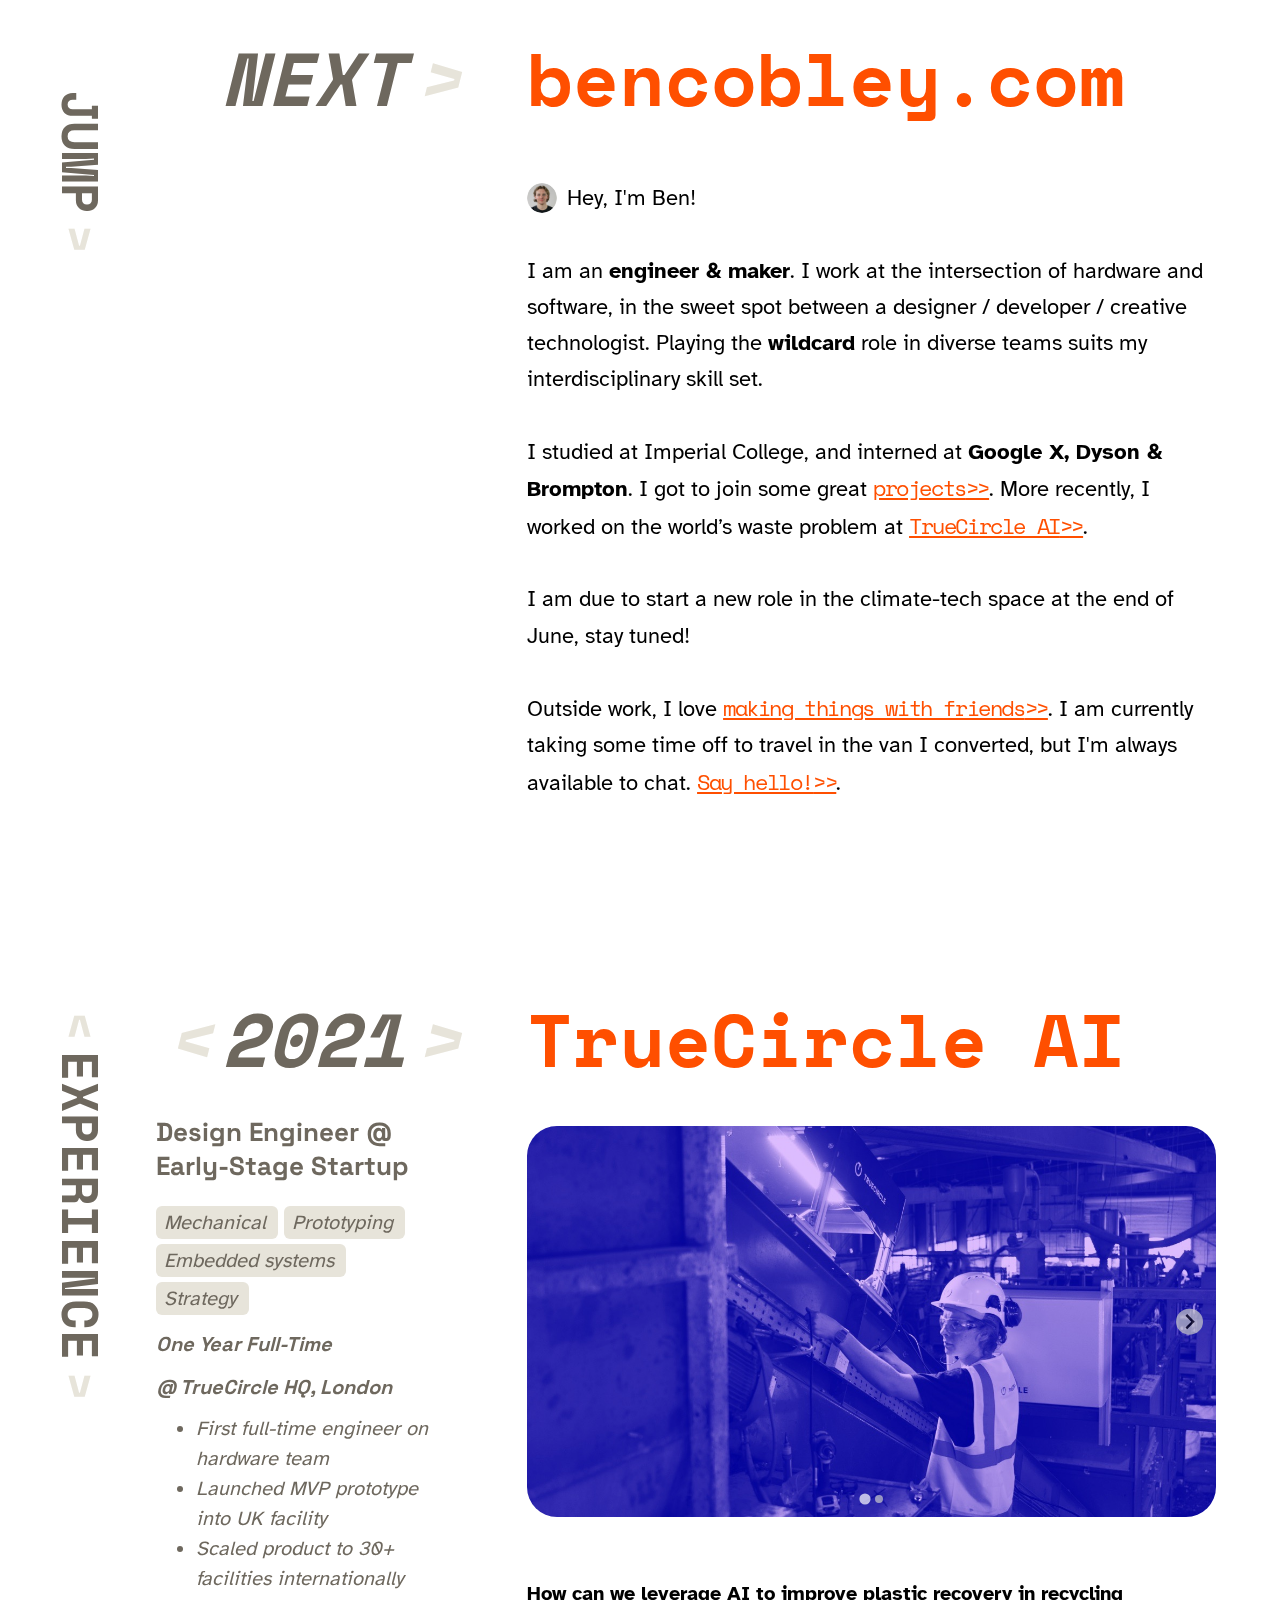
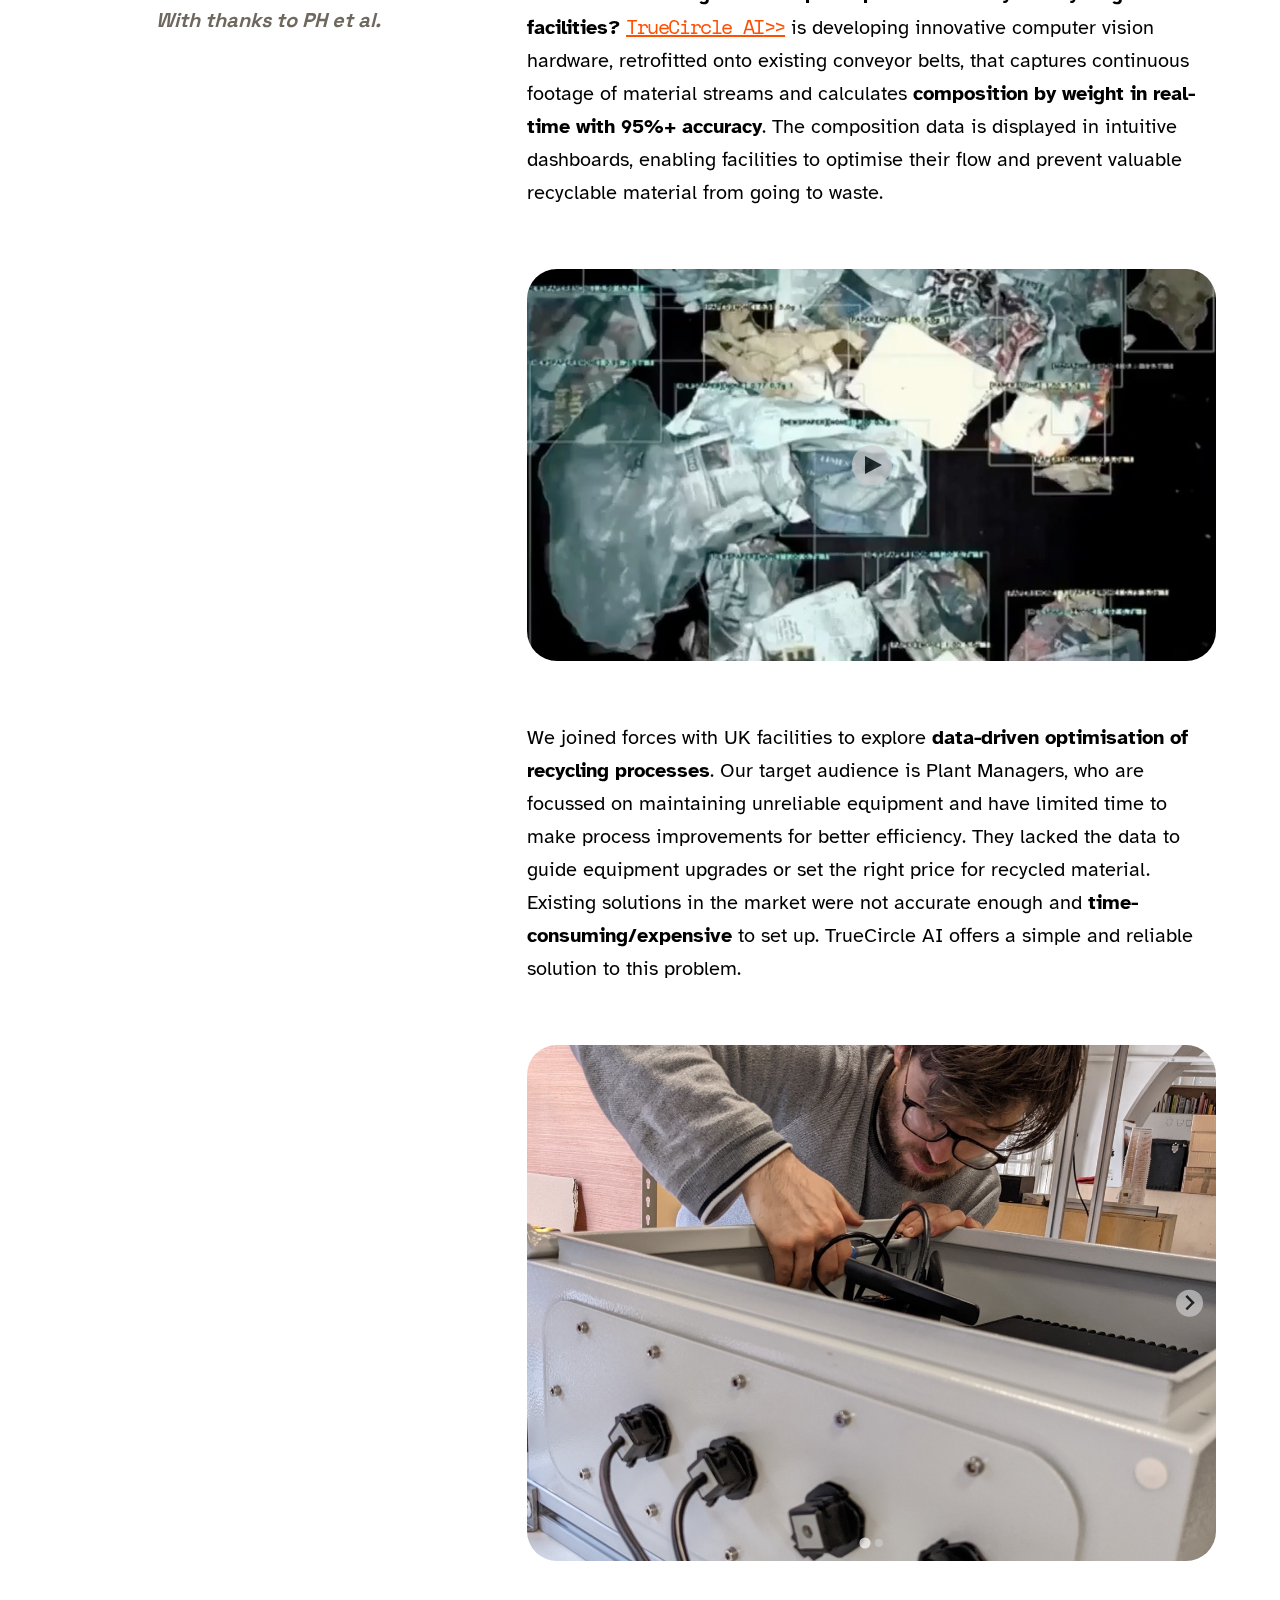
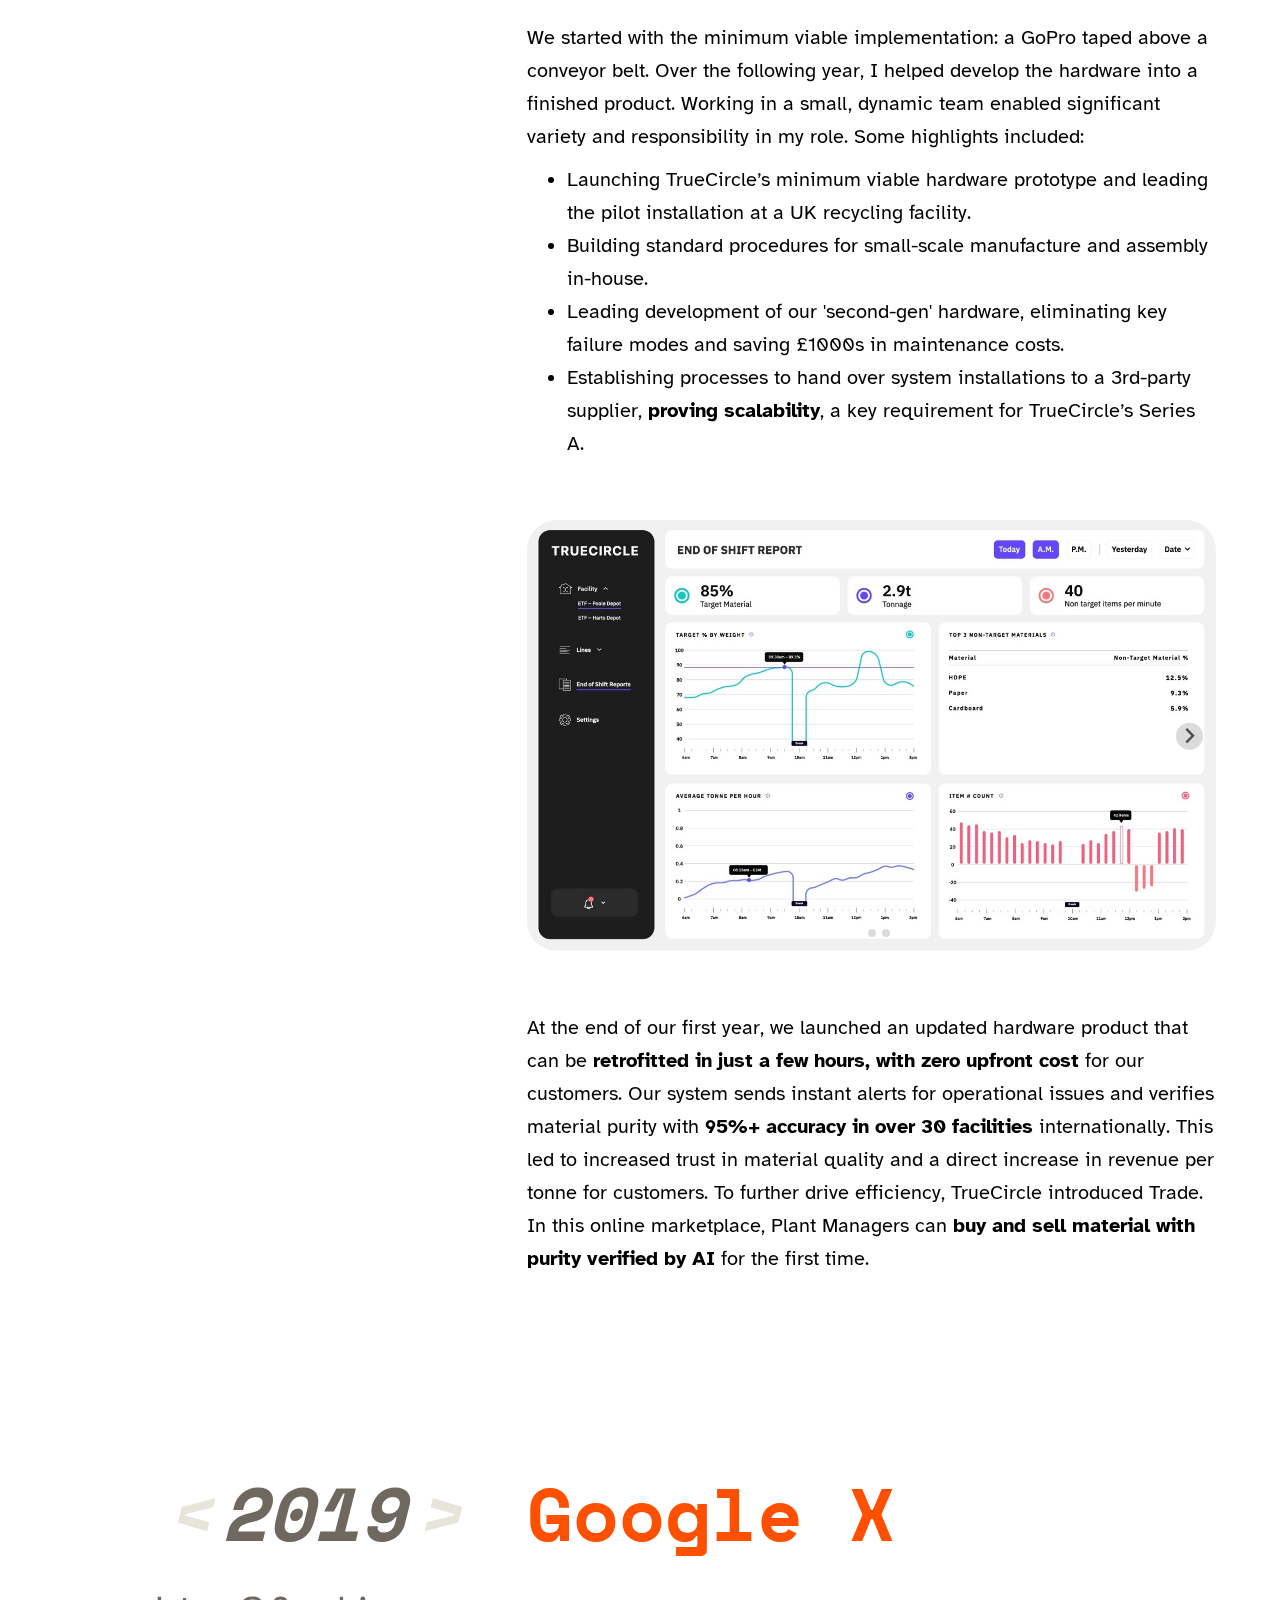
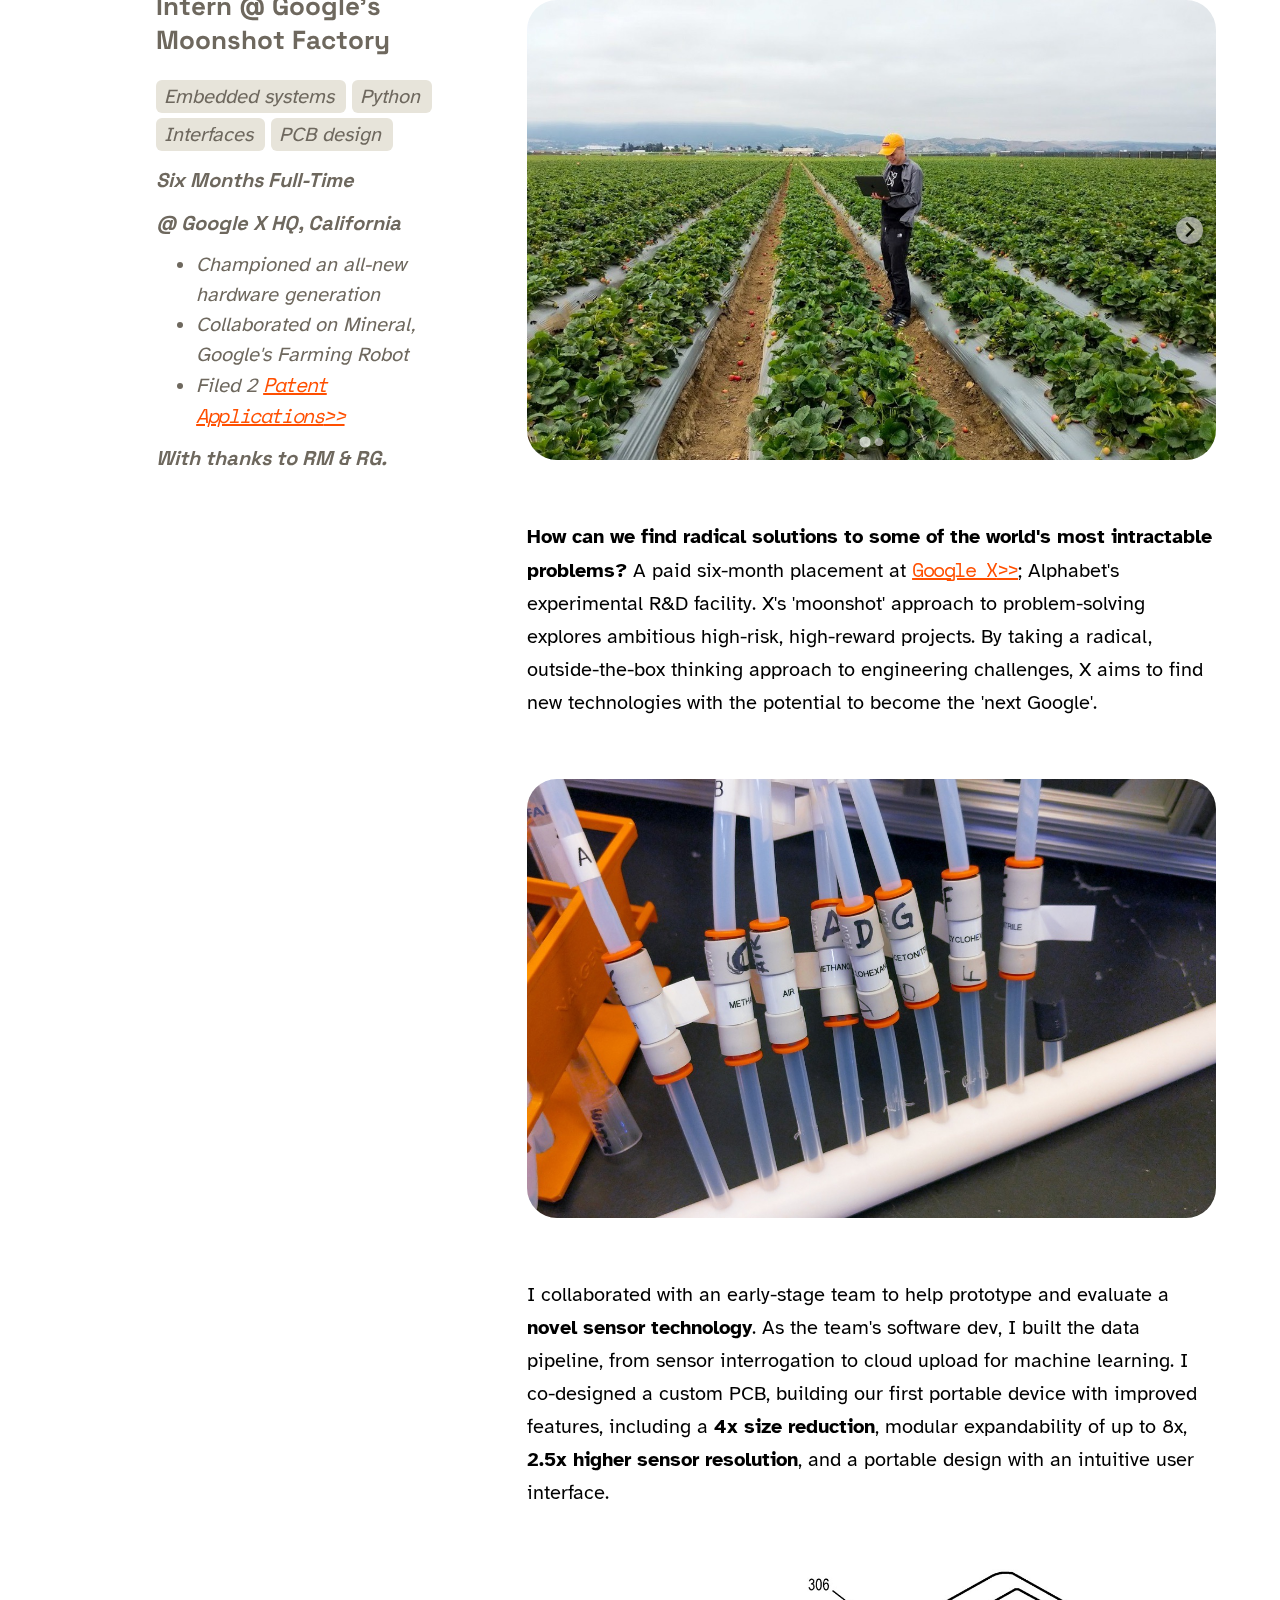
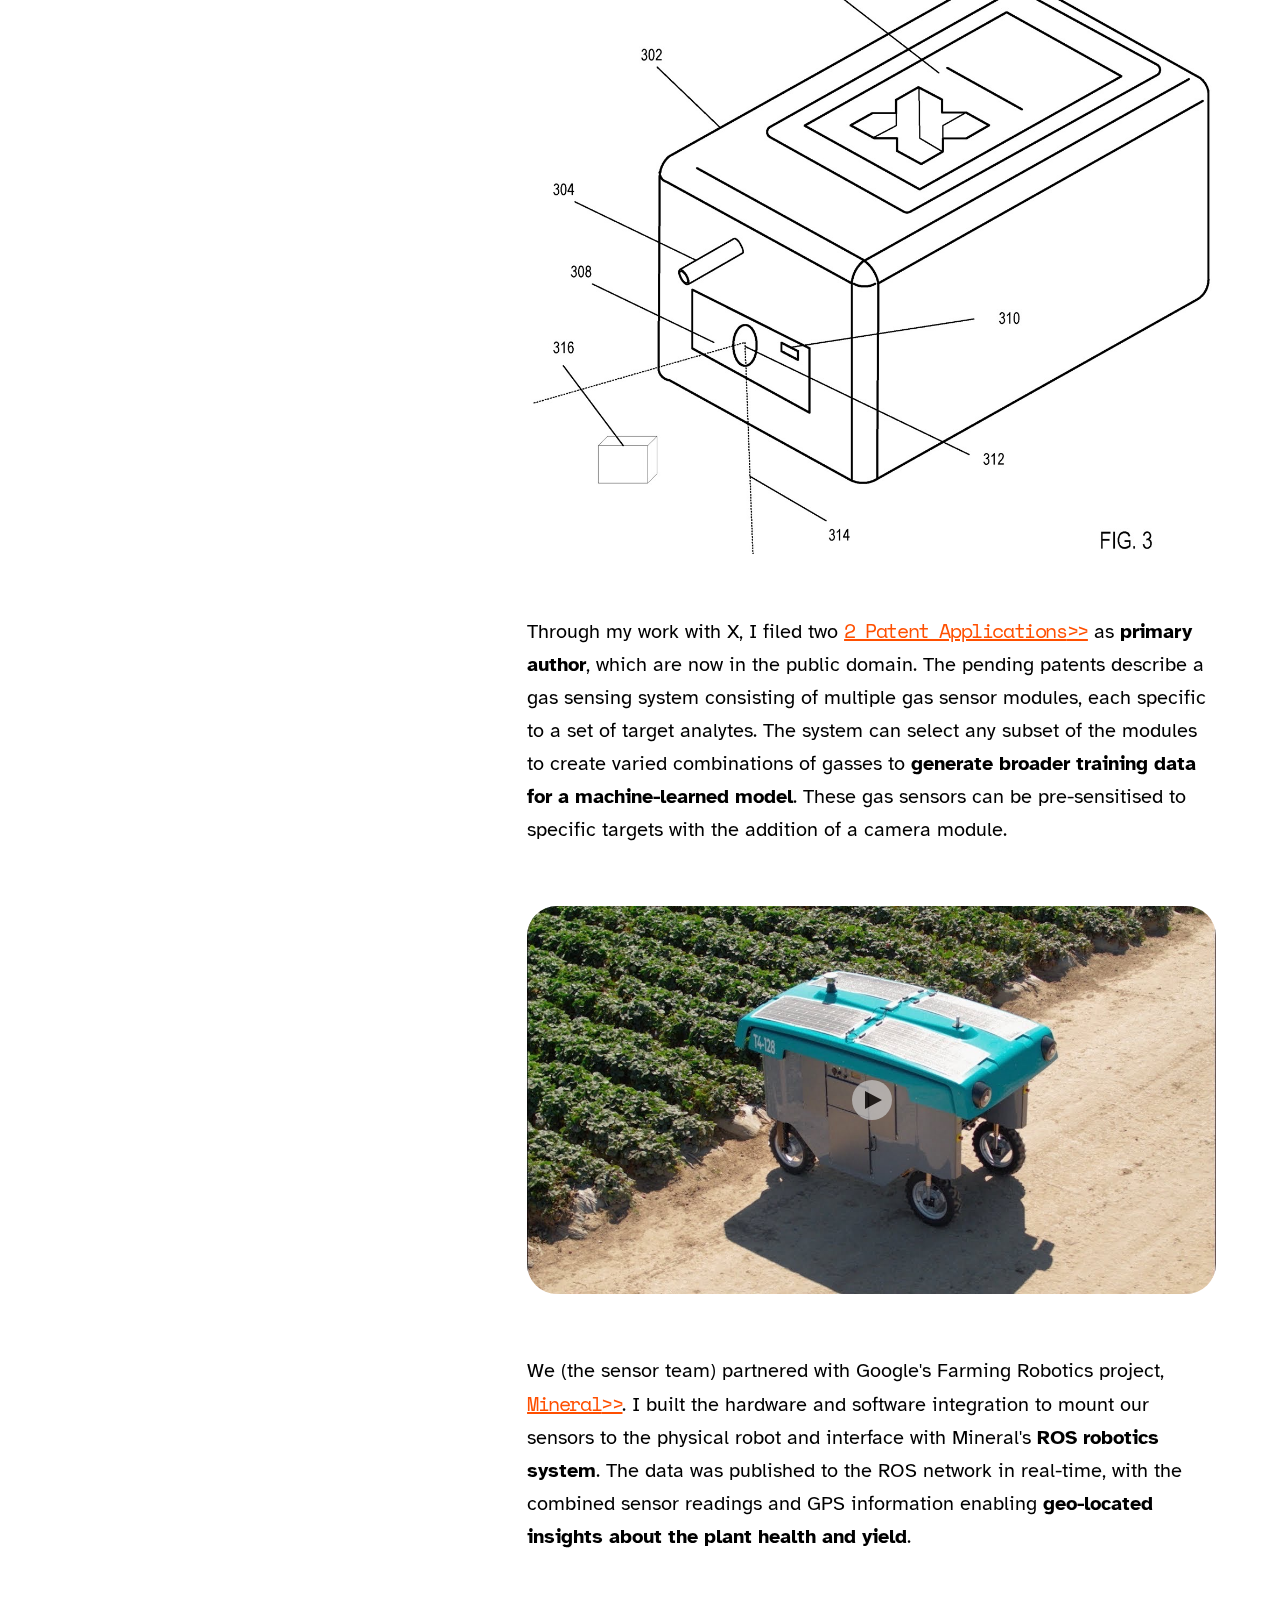
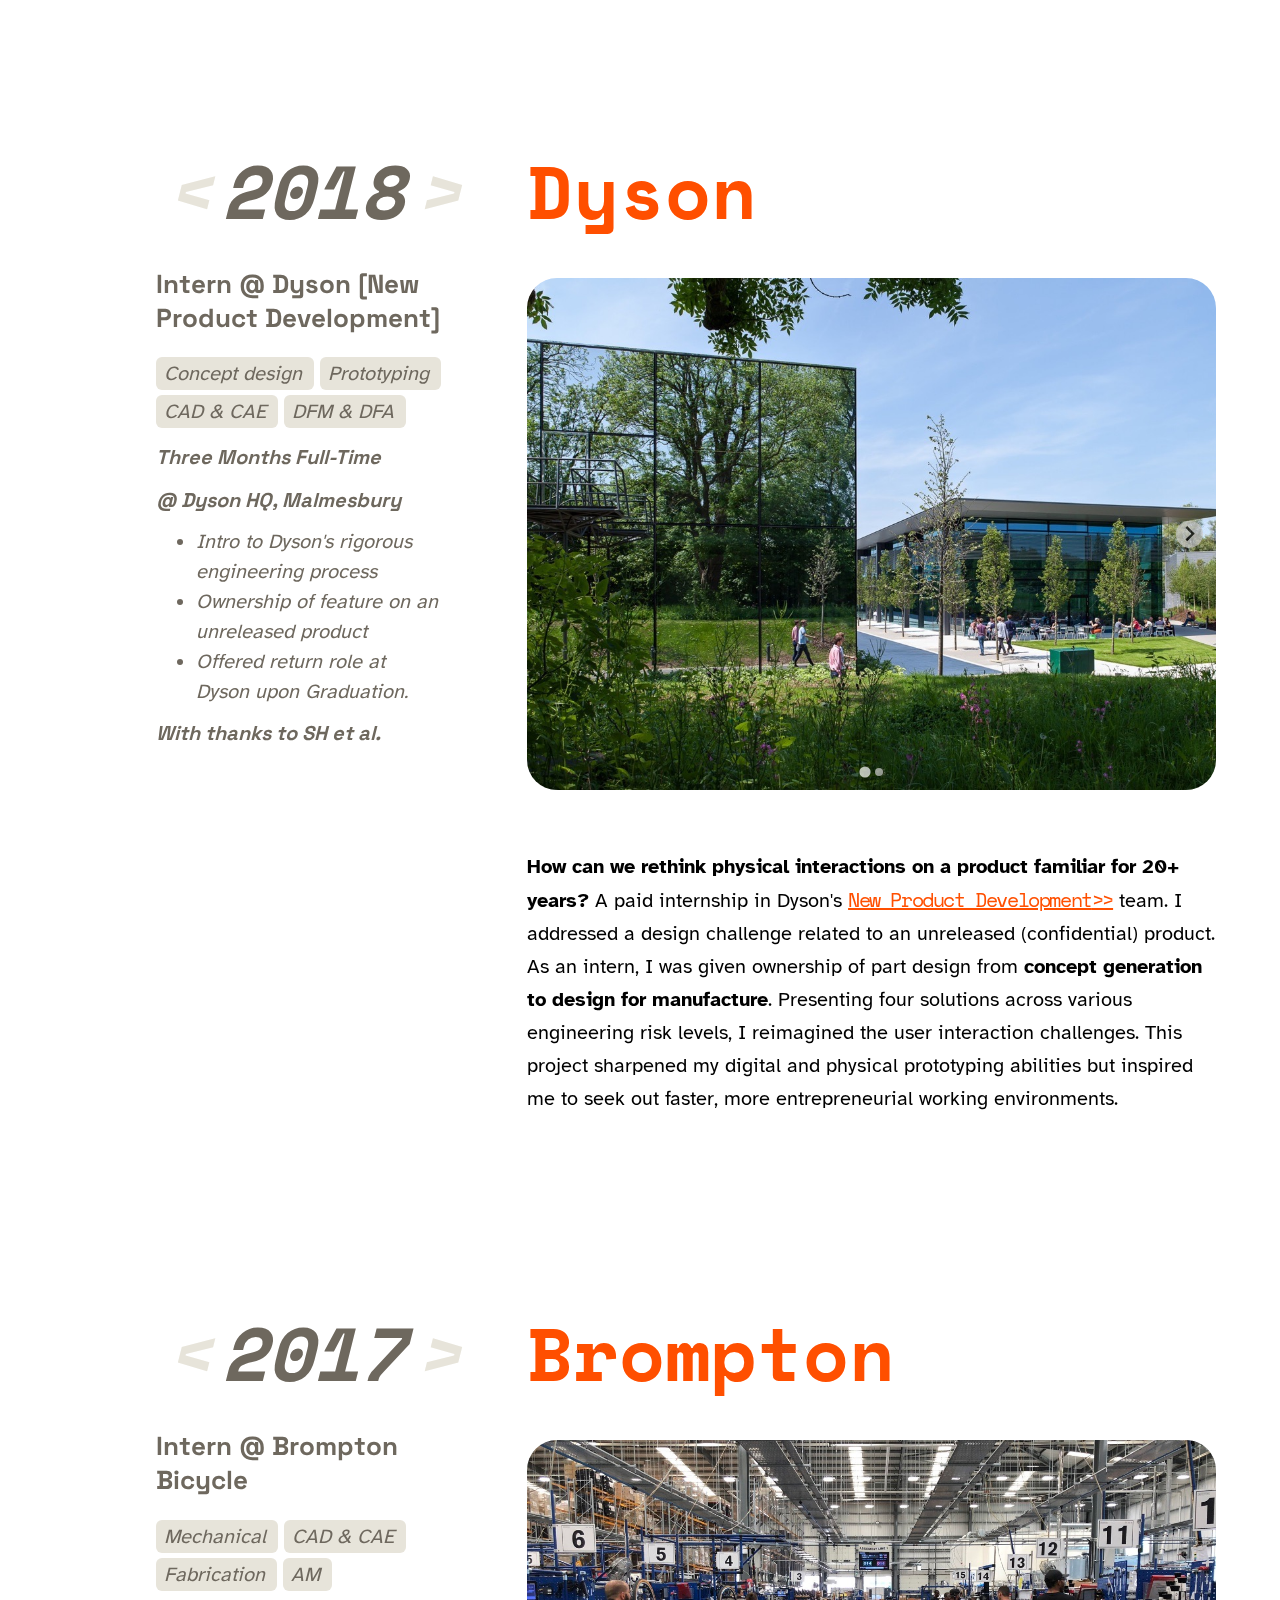
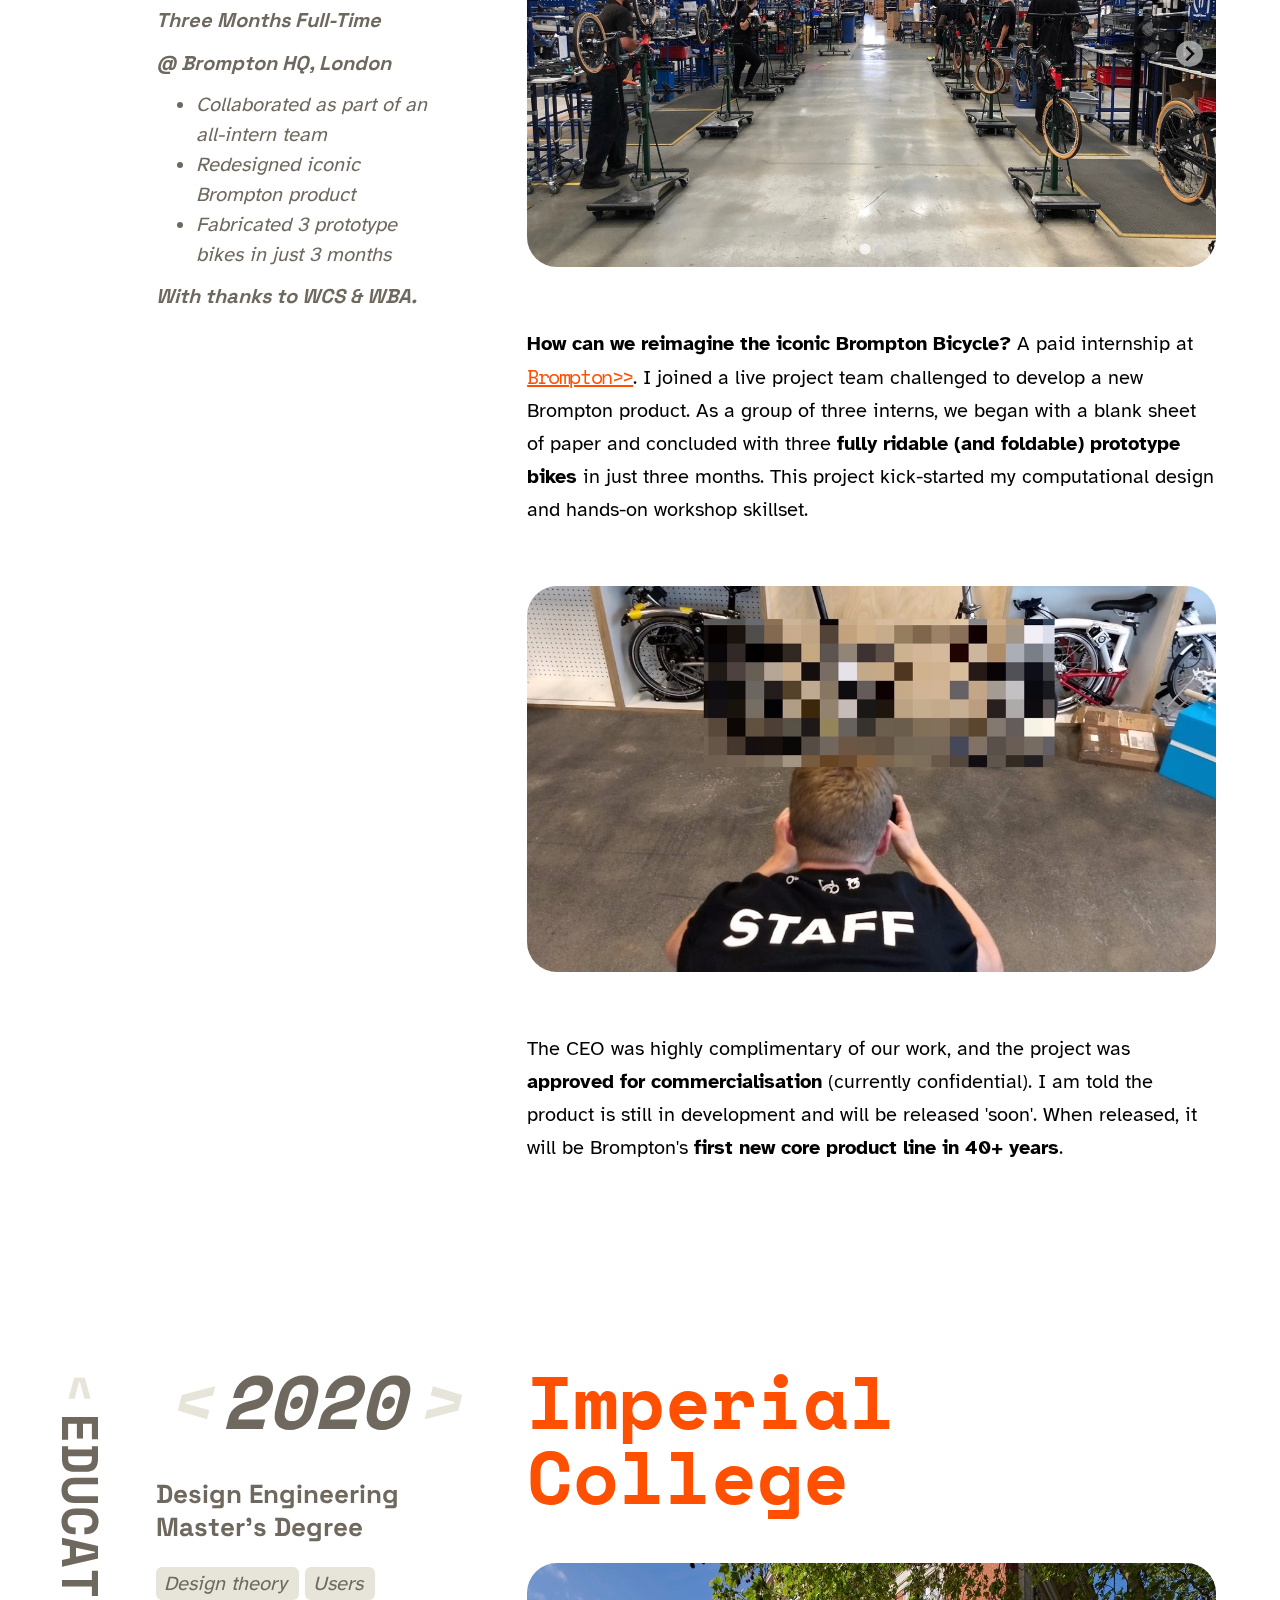
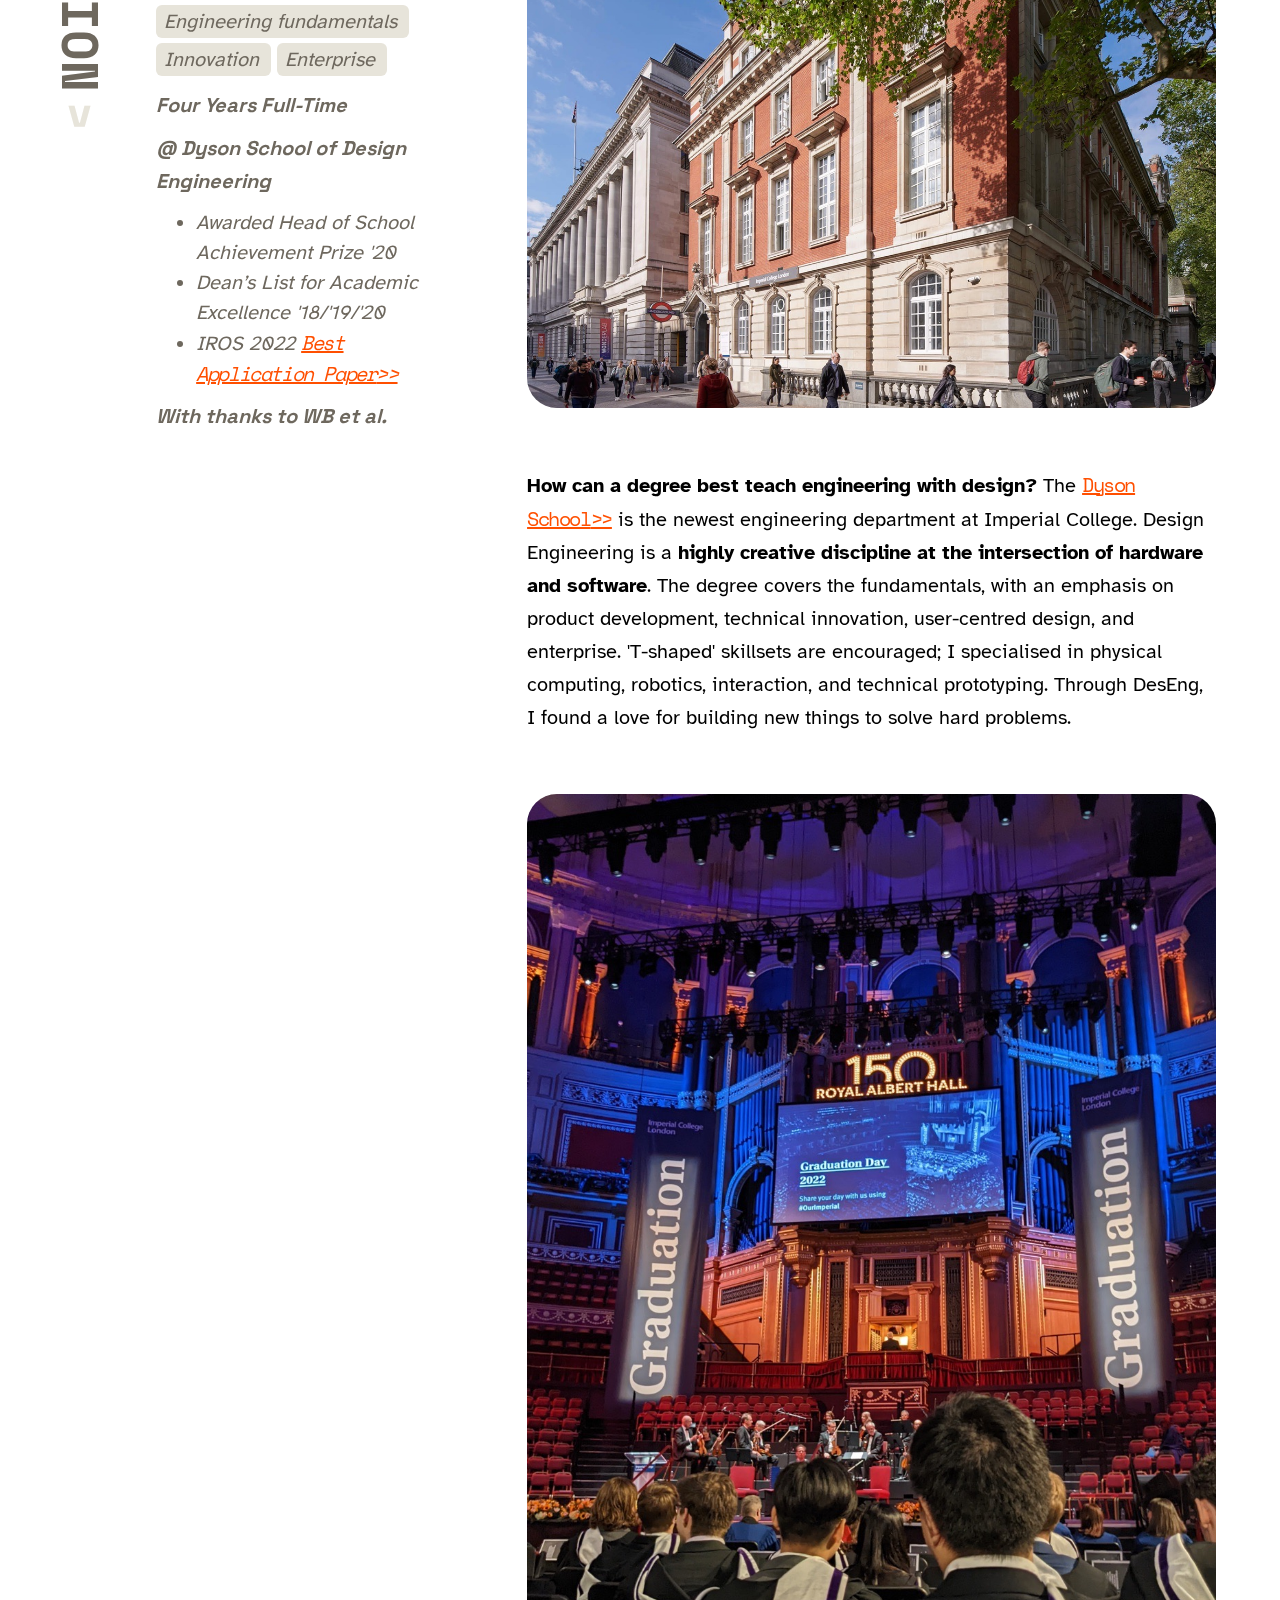
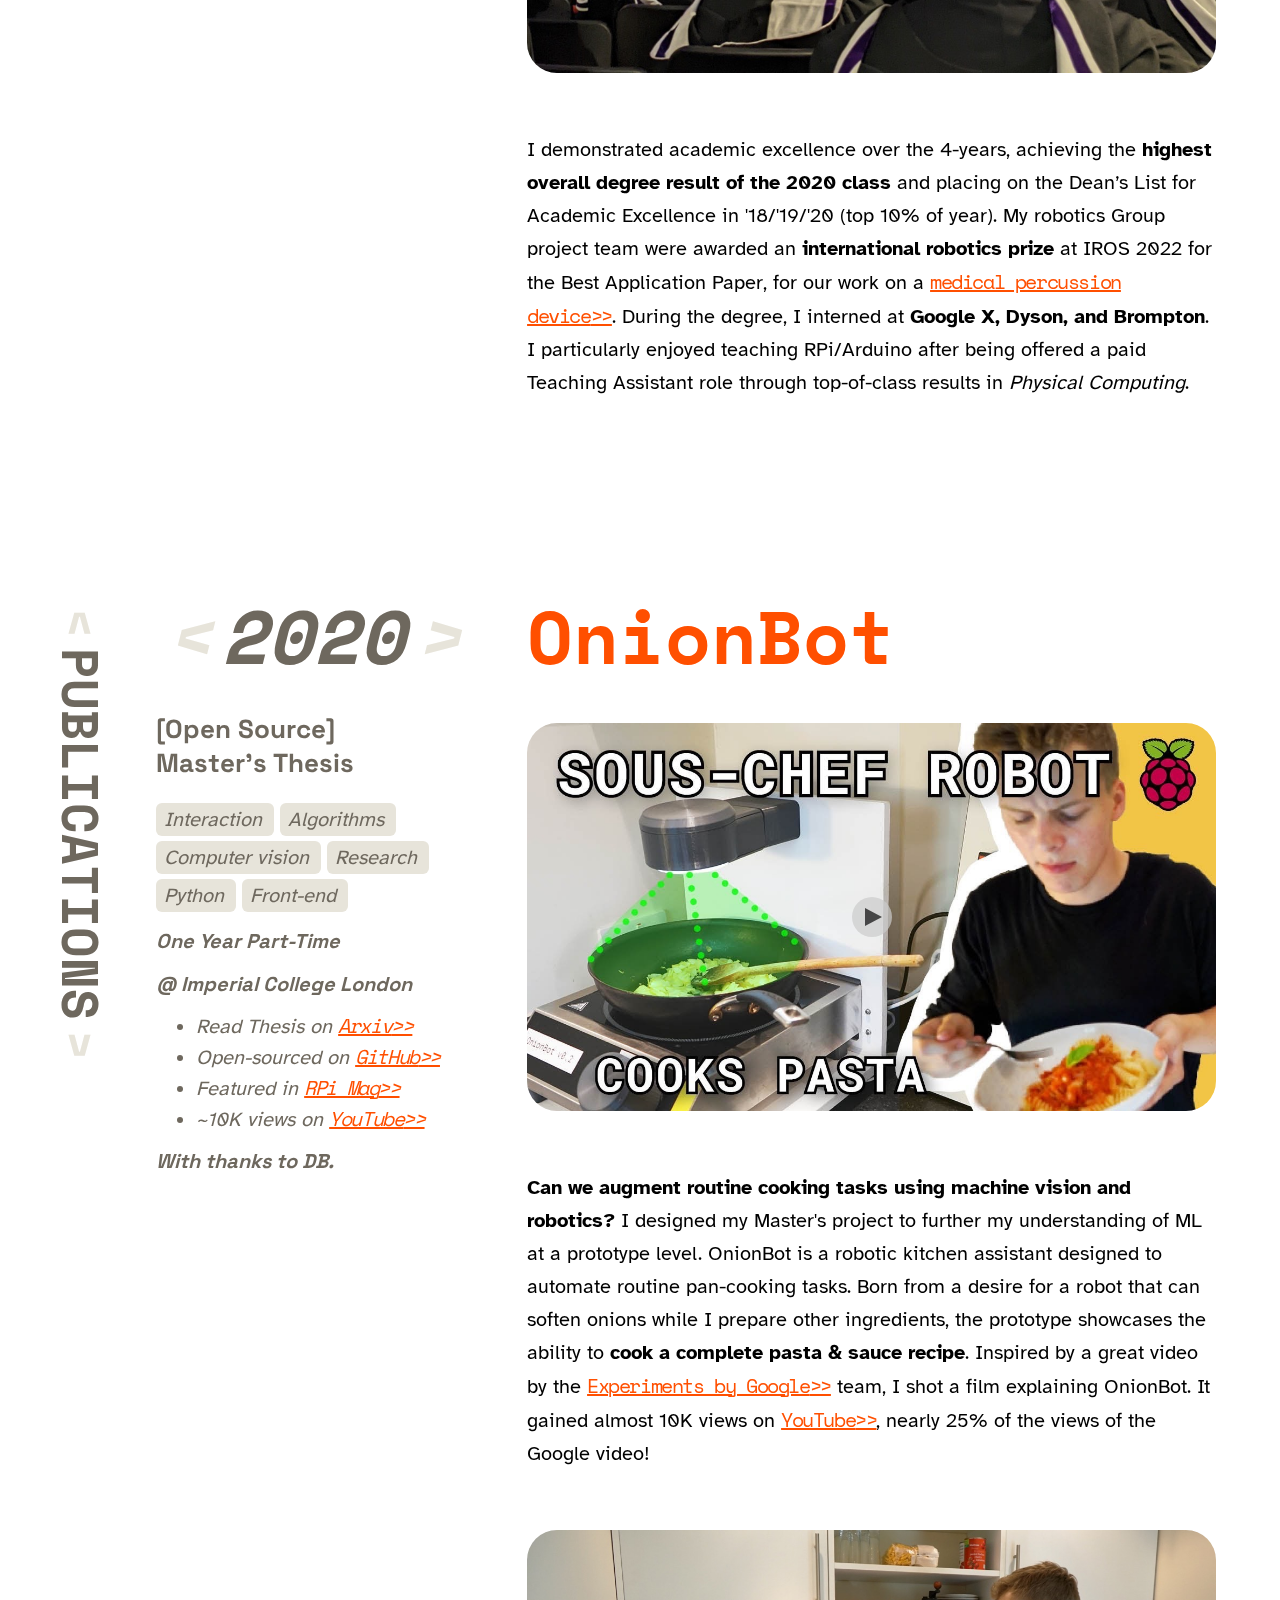
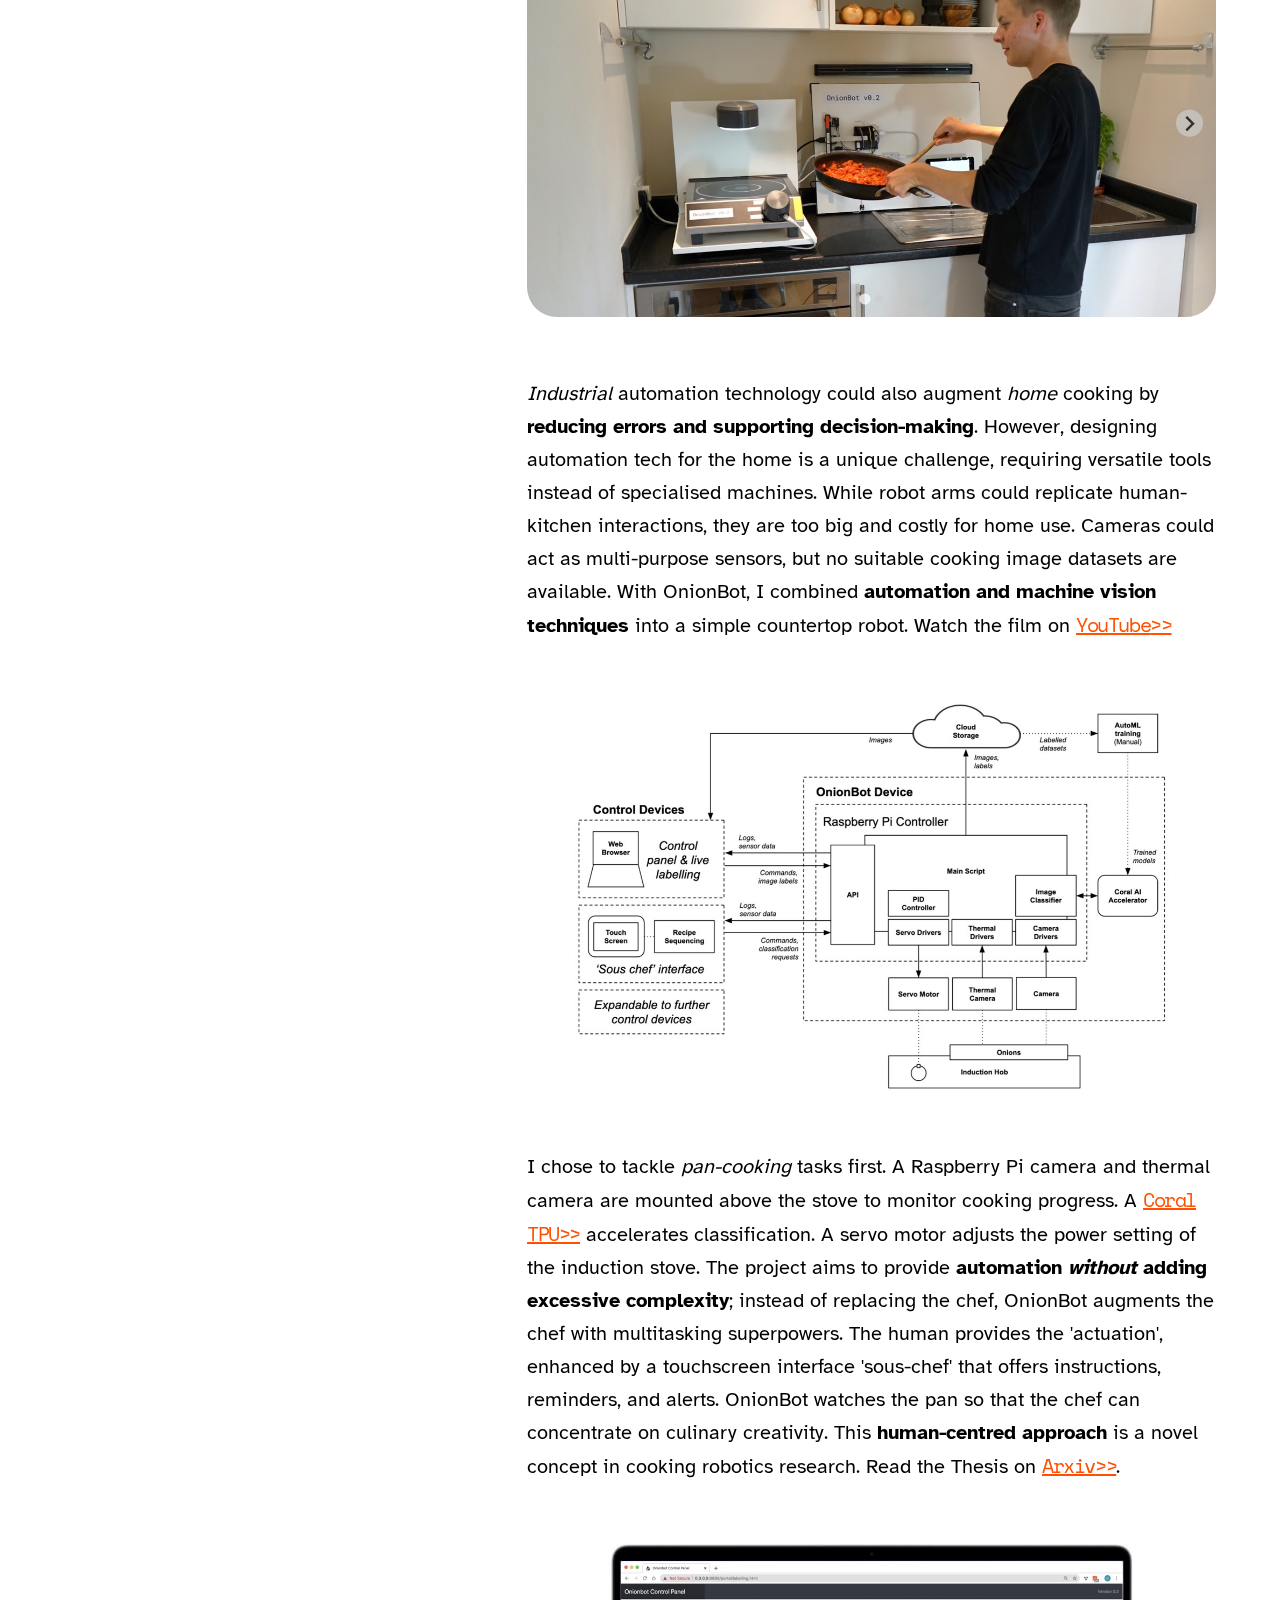
==== index.html @ 3e0c7b88 "Fix link refresh issue" ====
<!DOCTYPE html>
<html lang="en">
  <head>
    <meta charset="UTF-8" />
    <meta name="viewport" content="width=device-width, initial-scale=1.0" />
    <meta http-equiv="X-UA-Compatible" content="ie=edge" />
    <title>Hey! I’m Ben. | Design Engineer</title>
    <link rel="stylesheet" href="static/style.css" />
    <link rel="stylesheet" href="static/splide/splide.min.css" />
    <link rel="stylesheet" href="static/splide/splide-extension-video.min.css" />
    <link rel="apple-touch-icon" sizes="180x180" href="static/img/apple-touch-icon.png" />
    <link rel="icon" type="image/png" sizes="32x32" href="static/img/favicon-32x32.png" />
    <link rel="icon" type="image/png" sizes="16x16" href="static/img/favicon-16x16.png" />
    <meta name="theme-color" content="#000000" />
  </head>
  <body>
    <script src="static/jquery.js"></script>
    <script src="static/splide/splide.min.js"></script>
    <script src="static/splide/splide-extension-video.min.js"></script>
    <script src="static/splide/splide-extension-intersection.min.js"></script>
    <script src="static/index.js"></script>

    <!-- Content generated by Jinja2 in timeline.html: -->
    

<!-- This timeline.html file extends the base.html file, and is where the timeline content is generated. 
  The Jinja2 templating language is used to generate the HTML content from the data in the CSV files. -->



<!-- THEME -->
<div class="column">
  <div class="row theme-row" id="Jump">
    <div class="column theme-column">
      <div class="theme-sticky"><a class="arrow up">&#60;</a>Jump<a class="arrow down">&#62;</a></div>
    </div>
    <!-- ARTICLES -->
    <div class="column article-column">
      
      <!-- ARTICLE -->
      <div class="row article-row" id="Home">
        <div class="article-sticky">
          <span class="date"><a class="arrow left">&#60;</a>Next<a class="arrow right">&#62;</a></span>
          <span class="shorttitle"></span>
          <span class="subtitle"></span>
          <span class="skills">
            
          </span>
          <span class="duration"></span>
          <span class="location"></span>
          <span class="highlights">
            <ul>
              
            </ul></span
          >
          <span class="thanks"></span>
        </div>
        <div class="article-body">
          <span class="title">bencobley.com</span>
            
          <span class="text"><span class="home">

<img class="me" src="static/img/me.png" />

Hey, I'm Ben! <br /><br />
            I am an <b>engineer & maker</b>.  I work at the intersection of hardware and software, in the sweet spot between a designer / developer / creative technologist. Playing the
            <b>wildcard</b> role in diverse teams suits my interdisciplinary skill set. <br /><br />
            I studied at Imperial College, and interned at <b>Google X, Dyson & Brompton</b>. I got to join some great
            <a href="#Experience">projects</a>. More recently, I worked on the world’s waste problem at
            <a href="#TrueCircle">TrueCircle AI</a>. <br /><br />
            I am due to start a new role in the climate-tech space at the end of June, stay tuned! <br /><br />
            Outside work, I love <a href="#Projects">making things with friends</a>. I am currently taking some time off to travel in the van I
            converted, but I'm always available to chat. <a href="mailto:ben.cobley@gmail.com">Say hello!</a>.

</span></span>
           
        </div>
      </div>
      
    </div>
  </div>
  

<!-- THEME -->
<div class="column">
  <div class="row theme-row" id="Experience">
    <div class="column theme-column">
      <div class="theme-sticky"><a class="arrow up">&#60;</a>Experience<a class="arrow down">&#62;</a></div>
    </div>
    <!-- ARTICLES -->
    <div class="column article-column">
      
      <!-- ARTICLE -->
      <div class="row article-row" id="TrueCircle">
        <div class="article-sticky">
          <span class="date"><a class="arrow left">&#60;</a>2021<a class="arrow right">&#62;</a></span>
          <span class="shorttitle">TrueCircle</span>
          <span class="subtitle">Design Engineer @ Early-Stage Startup</span>
          <span class="skills">
            
            <span class="skill"><span class='skill'>Mechanical</span></span>
            
            <span class="skill"><span class='skill'>Prototyping</span></span>
            
            <span class="skill"><span class='skill'>Embedded systems</span></span>
            
            <span class="skill"><span class='skill'>Strategy</span></span>
            
          </span>
          <span class="duration">One Year Full-Time</span>
          <span class="location">@ TrueCircle HQ, London</span>
          <span class="highlights">
            <ul>
              
              <li>First full-time engineer on hardware team</li>
              
              <li>Launched MVP prototype into UK facility</li>
              
              <li>Scaled product to 30+ facilities internationally</li>
              
            </ul></span
          >
          <span class="thanks">With thanks to PH et al.</span>
        </div>
        <div class="article-body">
          <span class="title">TrueCircle AI</span>
           
          <div class="splide">
            <div class="splide__track">
              <ul class="splide__list">
                 <li class='splide__slide'><img data-splide-lazy='static/img/TrueCircle_1a.jpeg'></li>  <li class='splide__slide'><img data-splide-lazy='static/img/TrueCircle_1b.jpeg'></li> 
              </ul>
            </div>
          </div>
           
          <span class="text"><b>How can we leverage AI to improve plastic recovery in recycling facilities?</b> <a href='https://www.truecircle.ai/'>TrueCircle AI</a> is developing innovative computer vision hardware, retrofitted onto existing conveyor belts, that captures continuous footage of material streams and calculates <b>composition by weight in real-time with 95%+ accuracy</b>. The composition data is displayed in intuitive dashboards, enabling facilities to optimise their flow and prevent valuable recyclable material from going to waste.</span>
            
          <div class="splide">
            <div class="splide__track">
              <ul class="splide__list">
                 <li class='splide__slide' data-splide-html-video='static/img/TrueCircle_2.mp4'><img src='static/img/TrueCircle_2.jpeg'></li> 
              </ul>
            </div>
          </div>
           
          <span class="text">We joined forces with UK facilities to explore <b>data-driven optimisation of recycling processes</b>. Our target audience is Plant Managers, who are focussed on maintaining unreliable equipment and have limited time to make process improvements for better efficiency. They lacked the data to guide equipment upgrades or set the right price for recycled material. Existing solutions in the market were not accurate enough and <b> time-consuming/expensive </b> to set up. TrueCircle AI offers a simple and reliable solution to this problem.</span>
            
          <div class="splide">
            <div class="splide__track">
              <ul class="splide__list">
                 <li class='splide__slide'><img data-splide-lazy='static/img/TrueCircle_3a.jpeg'></li>  <li class='splide__slide'><img data-splide-lazy='static/img/TrueCircle_3b.jpeg'></li> 
              </ul>
            </div>
          </div>
           
          <span class="text">We started with the minimum viable implementation: a GoPro taped above a conveyor belt. Over the following year, I helped develop the hardware into a finished product. Working in a small, dynamic team enabled significant variety and responsibility in my role. Some highlights included: 
<ul><li>Launching TrueCircle’s minimum viable hardware prototype and leading the pilot installation at a UK recycling facility.</li>
  <li>Building standard procedures for small-scale manufacture and assembly in-house.</li>
  <li>Leading development of our 'second-gen' hardware</b>, eliminating key failure modes and saving £1000s in maintenance costs.</li>
  <li>Establishing processes to hand over system installations to a 3rd-party supplier, <b>proving scalability</b>, a key requirement for TrueCircle’s Series A.</li>
</ul></span>
            
          <div class="splide">
            <div class="splide__track">
              <ul class="splide__list">
                 <li class='splide__slide'><img data-splide-lazy='static/img/TrueCircle_4a.jpeg'></li>  <li class='splide__slide'><img data-splide-lazy='static/img/TrueCircle_4b.jpeg'></li>  <li class='splide__slide'><img data-splide-lazy='static/img/TrueCircle_4c.jpeg'></li> 
              </ul>
            </div>
          </div>
           
          <span class="text">At the end of our first year, we launched an updated hardware product that can be <b>retrofitted in just a few hours, with zero upfront cost</b> for our customers. Our system sends instant alerts for operational issues and verifies material purity with <b>95%+ accuracy in over 30 facilities</b> internationally. This led to increased trust in material quality and a direct increase in revenue per tonne for customers. To further drive efficiency, TrueCircle introduced Trade. In this online marketplace, Plant Managers can <b>buy and sell material with purity verified by AI </b> for the first time.</span>
           
        </div>
      </div>
      
      <!-- ARTICLE -->
      <div class="row article-row" id="GoogleX">
        <div class="article-sticky">
          <span class="date"><a class="arrow left">&#60;</a>2019<a class="arrow right">&#62;</a></span>
          <span class="shorttitle">Google X</span>
          <span class="subtitle">Intern @ Google&#39;s Moonshot Factory</span>
          <span class="skills">
            
            <span class="skill"><span class='skill'>Embedded systems</span></span>
            
            <span class="skill"><span class='skill'>Python</span></span>
            
            <span class="skill"><span class='skill'>Interfaces</span></span>
            
            <span class="skill"><span class='skill'>PCB design</span></span>
            
          </span>
          <span class="duration">Six Months Full-Time</span>
          <span class="location">@ Google X HQ, California</span>
          <span class="highlights">
            <ul>
              
              <li>Championed an all-new hardware generation</li>
              
              <li>Collaborated on Mineral, Google's Farming Robot</li>
              
              <li>Filed 2 <a href="https://patents.google.com/?inventor=bennet+cobley&oq=bennet+cobley"> Patent Applications</a></li>
              
            </ul></span
          >
          <span class="thanks">With thanks to RM &amp; RG.</span>
        </div>
        <div class="article-body">
          <span class="title">Google X</span>
           
          <div class="splide">
            <div class="splide__track">
              <ul class="splide__list">
                 <li class='splide__slide'><img data-splide-lazy='static/img/GoogleX_1a.jpeg'></li>  <li class='splide__slide'><img data-splide-lazy='static/img/GoogleX_1b.jpeg'></li> 
              </ul>
            </div>
          </div>
           
          <span class="text"><b>How can we find radical solutions to some of the world's most intractable problems?</b> A paid six-month placement at <a href="https://x.company/">Google X</a>; Alphabet's experimental R&D facility. X's 'moonshot' approach to problem-solving explores ambitious high-risk, high-reward projects. By taking a radical, outside-the-box thinking approach to engineering challenges, X aims to find new technologies with the potential to become the 'next Google'.</span>
            
          <div class="splide">
            <div class="splide__track">
              <ul class="splide__list">
                 <li class='splide__slide'><img data-splide-lazy='static/img/GoogleX_2.jpeg'></li> 
              </ul>
            </div>
          </div>
           
          <span class="text">I collaborated with an early-stage team to help prototype and evaluate a <b>novel sensor technology</b>. As the team's software dev, I built the data pipeline, from sensor interrogation to cloud upload for machine learning. I co-designed a custom PCB, building our first portable device with improved features, including a <b>4x size reduction</b>, modular expandability of up to 8x, <b>2.5x higher sensor resolution</b>, and a portable design with an intuitive user interface.</span>
            
          <div class="splide">
            <div class="splide__track">
              <ul class="splide__list">
                 <li class='splide__slide'><img data-splide-lazy='static/img/GoogleX_3.jpeg'></li> 
              </ul>
            </div>
          </div>
           
          <span class="text">Through my work with X, I filed two <a href="https://patents.google.com/?inventor=bennet+cobley&oq=bennet+cobley">2 Patent Applications</a> as <b>primary author</b>, which are now in the public domain. The pending patents describe a gas sensing system consisting of multiple gas sensor modules, each specific to a set of target analytes. The system can select any subset of the modules to create varied combinations of gasses to <b>generate broader training data for a machine-learned model</b>. These gas sensors can be pre-sensitised to specific targets with the addition of a camera module.</span>
            
          <div class="splide">
            <div class="splide__track">
              <ul class="splide__list">
                 <li class='splide__slide' data-splide-youtube='https://www.youtube.com/watch?v=lmxrRps7DnI'><img src='static/img/lmxrRps7DnI.jpeg'></li> 
              </ul>
            </div>
          </div>
           
          <span class="text">We (the sensor team) partnered with Google's Farming Robotics project, <a href="https://x.company/projects/mineral/">Mineral</a>. I built the hardware and software integration to mount our sensors to the physical robot and interface with Mineral's <b>ROS robotics system</b>. The data was published to the ROS network in real-time, with the combined sensor readings and GPS information enabling <b>geo-located insights about the plant health and yield</b>.</span>
           
        </div>
      </div>
      
      <!-- ARTICLE -->
      <div class="row article-row" id="Dyson">
        <div class="article-sticky">
          <span class="date"><a class="arrow left">&#60;</a>2018<a class="arrow right">&#62;</a></span>
          <span class="shorttitle">Dyson</span>
          <span class="subtitle">Intern @ Dyson [New Product Development]</span>
          <span class="skills">
            
            <span class="skill"><span class='skill'>Concept design</span></span>
            
            <span class="skill"><span class='skill'>Prototyping</span></span>
            
            <span class="skill"><span class='skill'>CAD & CAE</span></span>
            
            <span class="skill"><span class='skill'>DFM & DFA</span></span>
            
          </span>
          <span class="duration">Three Months Full-Time</span>
          <span class="location">@ Dyson HQ, Malmesbury</span>
          <span class="highlights">
            <ul>
              
              <li>Intro to Dyson's rigorous engineering process</li>
              
              <li>Ownership of feature on an unreleased product</li>
              
              <li>Offered return role at Dyson upon Graduation.</li>
              
            </ul></span
          >
          <span class="thanks">With thanks to SH et al.</span>
        </div>
        <div class="article-body">
          <span class="title">Dyson</span>
           
          <div class="splide">
            <div class="splide__track">
              <ul class="splide__list">
                 <li class='splide__slide'><img data-splide-lazy='static/img/Dyson_1.jpeg'></li>  <li class='splide__slide'><img data-splide-lazy='static/img/Dyson_2.jpeg'></li> 
              </ul>
            </div>
          </div>
           
          <span class="text"><b>How can we rethink physical interactions on a product familiar for 20+ years? </b> A paid internship in Dyson's <a href="https://careers.dyson.com/en-gb/what-you-can-do/engineer/new-product-innovation/">New Product Development</a> team. I addressed a design challenge related to an unreleased (confidential) product. As an intern, I was given ownership of part design from <b>concept generation to design for manufacture</b>. Presenting four solutions across various engineering risk levels, I reimagined the user interaction challenges. This project sharpened my digital and physical prototyping abilities but inspired me to seek out faster, more entrepreneurial working environments.</span>
           
        </div>
      </div>
      
      <!-- ARTICLE -->
      <div class="row article-row" id="Brompton">
        <div class="article-sticky">
          <span class="date"><a class="arrow left">&#60;</a>2017<a class="arrow right">&#62;</a></span>
          <span class="shorttitle">Brompton</span>
          <span class="subtitle">Intern @ Brompton Bicycle</span>
          <span class="skills">
            
            <span class="skill"><span class='skill'>Mechanical</span></span>
            
            <span class="skill"><span class='skill'>CAD & CAE</span></span>
            
            <span class="skill"><span class='skill'>Fabrication</span></span>
            
            <span class="skill"><span class='skill'>AM</span></span>
            
          </span>
          <span class="duration">Three Months Full-Time</span>
          <span class="location">@ Brompton HQ, London</span>
          <span class="highlights">
            <ul>
              
              <li>Collaborated as part of an all-intern team</li>
              
              <li>Redesigned iconic Brompton product</li>
              
              <li>Fabricated 3 prototype bikes in just 3 months</li>
              
            </ul></span
          >
          <span class="thanks">With thanks to WCS &amp; WBA.</span>
        </div>
        <div class="article-body">
          <span class="title">Brompton</span>
           
          <div class="splide">
            <div class="splide__track">
              <ul class="splide__list">
                 <li class='splide__slide'><img data-splide-lazy='static/img/Brompton_1a.jpeg'></li>  <li class='splide__slide'><img data-splide-lazy='static/img/Brompton_1b.jpeg'></li> 
              </ul>
            </div>
          </div>
           
          <span class="text"><b>How can we reimagine the iconic Brompton Bicycle? </b> A paid internship at <a href="https://www.brompton.com/">Brompton</a>. I joined a live project team challenged to develop a new Brompton product. As a group of three interns, we began with a blank sheet of paper and concluded with three <b>fully ridable (and foldable) prototype bikes</b> in just three months. This project kick-started my computational design and hands-on workshop skillset.</span>
            
          <div class="splide">
            <div class="splide__track">
              <ul class="splide__list">
                 <li class='splide__slide'><img data-splide-lazy='static/img/Brompton_2.jpeg'></li> 
              </ul>
            </div>
          </div>
           
          <span class="text">The CEO was highly complimentary of our work, and the project was <b>approved for commercialisation</b> (currently confidential). I am told the product is still in development and will be released 'soon'. When released, it will be Brompton's <b>first new core product line in 40+ years</b>.</span>
           
        </div>
      </div>
      
    </div>
  </div>
  

<!-- THEME -->
<div class="column">
  <div class="row theme-row" id="Education">
    <div class="column theme-column">
      <div class="theme-sticky"><a class="arrow up">&#60;</a>Education<a class="arrow down">&#62;</a></div>
    </div>
    <!-- ARTICLES -->
    <div class="column article-column">
      
      <!-- ARTICLE -->
      <div class="row article-row" id="Imperial">
        <div class="article-sticky">
          <span class="date"><a class="arrow left">&#60;</a>2020<a class="arrow right">&#62;</a></span>
          <span class="shorttitle">Imperial</span>
          <span class="subtitle">Design Engineering Master&#39;s Degree</span>
          <span class="skills">
            
            <span class="skill"><span class='skill'>Design theory</span></span>
            
            <span class="skill"><span class='skill'>Users</span></span>
            
            <span class="skill"><span class='skill'>Engineering fundamentals</span></span>
            
            <span class="skill"><span class='skill'>Innovation</span></span>
            
            <span class="skill"><span class='skill'>Enterprise</span></span>
            
          </span>
          <span class="duration">Four Years Full-Time</span>
          <span class="location">@ Dyson School of Design Engineering</span>
          <span class="highlights">
            <ul>
              
              <li>Awarded Head of School Achievement Prize '20</li>
              
              <li>Dean’s List for Academic Excellence '18/'19/'20</li>
              
              <li>IROS 2022 <a href='#Percussion'>Best Application Paper</a></li>
              
            </ul></span
          >
          <span class="thanks">With thanks to WB et al.</span>
        </div>
        <div class="article-body">
          <span class="title">Imperial College</span>
           
          <div class="splide">
            <div class="splide__track">
              <ul class="splide__list">
                 <li class='splide__slide'><img data-splide-lazy='static/img/Imperial_1.jpeg'></li> 
              </ul>
            </div>
          </div>
           
          <span class="text"><b>How can a degree best teach engineering with design?</b> The <a href="https://www.imperial.ac.uk/design-engineering/">Dyson School</a> is the newest engineering department at Imperial College. Design Engineering is a <b>highly creative discipline at the intersection of hardware and software</b>. The degree covers the fundamentals, with an emphasis on product development, technical innovation, user-centred design, and enterprise. 'T-shaped' skillsets are encouraged; I specialised in physical computing, robotics, interaction, and technical prototyping. Through DesEng, I found a love for building new things to solve hard problems.</span>
            
          <div class="splide">
            <div class="splide__track">
              <ul class="splide__list">
                 <li class='splide__slide'><img data-splide-lazy='static/img/Imperial_2.jpeg'></li> 
              </ul>
            </div>
          </div>
           
          <span class="text">I demonstrated academic excellence over the 4-years, achieving the <b>highest overall degree result of the 2020 class</b> and placing on the Dean’s List for Academic Excellence in '18/'19/'20 (top 10% of year). My robotics Group project team were awarded an <b>international robotics prize</b> at IROS 2022 for the Best Application Paper, for our work on a <a href="#Percussion">medical percussion device</a>.  During the degree, I interned at <b>Google X, Dyson, and Brompton</b>. I particularly enjoyed teaching RPi/Arduino after being offered a paid Teaching Assistant role through top-of-class results in <i>Physical Computing</i>.</span>
           
        </div>
      </div>
      
    </div>
  </div>
  

<!-- THEME -->
<div class="column">
  <div class="row theme-row" id="Publications">
    <div class="column theme-column">
      <div class="theme-sticky"><a class="arrow up">&#60;</a>Publications<a class="arrow down">&#62;</a></div>
    </div>
    <!-- ARTICLES -->
    <div class="column article-column">
      
      <!-- ARTICLE -->
      <div class="row article-row" id="OnionBot">
        <div class="article-sticky">
          <span class="date"><a class="arrow left">&#60;</a>2020<a class="arrow right">&#62;</a></span>
          <span class="shorttitle">OnionBot</span>
          <span class="subtitle">[Open Source] Master&#39;s Thesis</span>
          <span class="skills">
            
            <span class="skill"><span class='skill'>Interaction</span></span>
            
            <span class="skill"><span class='skill'>Algorithms</span></span>
            
            <span class="skill"><span class='skill'>Computer vision</span></span>
            
            <span class="skill"><span class='skill'>Research</span></span>
            
            <span class="skill"><span class='skill'>Python</span></span>
            
            <span class="skill"><span class='skill'>Front-end</span></span>
            
          </span>
          <span class="duration">One Year Part-Time</span>
          <span class="location">@ Imperial College London</span>
          <span class="highlights">
            <ul>
              
              <li>Read Thesis on <a href="https://arxiv.org/pdf/2011.05039.pdf">Arxiv</a></li>
              
              <li>Open-sourced on <a href="https://github.com/onionbot ">GitHub</a></li>
              
              <li>Featured in <a href="static/img/MagPi101.pdf">RPi Mag</a></li>
              
              <li>~10K views on <a href="https://www.youtube.com/watch?v=W4utRCyo5C4">YouTube</a></li>
              
            </ul></span
          >
          <span class="thanks">With thanks to DB.</span>
        </div>
        <div class="article-body">
          <span class="title">OnionBot</span>
           
          <div class="splide">
            <div class="splide__track">
              <ul class="splide__list">
                 <li class='splide__slide' data-splide-youtube='https://www.youtube.com/watch?v=W4utRCyo5C4'><img src='static/img/W4utRCyo5C4.jpeg'></li> 
              </ul>
            </div>
          </div>
           
          <span class="text"><b>Can we augment routine cooking tasks using machine vision and robotics?</b> I designed my Master's project to further my understanding of ML at a prototype level. OnionBot is a robotic kitchen assistant designed to automate routine pan-cooking tasks. Born from a desire for a robot that can soften onions while I prepare other ingredients, the prototype showcases the ability to <b>cook a complete pasta & sauce recipe</b>. Inspired by a great video by the <a href="https://youtu.be/ydzJPeeMiMI">Experiments by Google</a> team, I shot a film explaining OnionBot. It gained almost 10K views on <a href="https://www.youtube.com/watch?v=W4utRCyo5C4">YouTube</a>, nearly 25% of the views of the Google video!</span>
            
          <div class="splide">
            <div class="splide__track">
              <ul class="splide__list">
                 <li class='splide__slide'><img data-splide-lazy='static/img/OnionBot_2a.jpeg'></li>  <li class='splide__slide'><img data-splide-lazy='static/img/OnionBot_2b.jpeg'></li> 
              </ul>
            </div>
          </div>
           
          <span class="text"><i>Industrial</i> automation technology could also augment <i>home</i> cooking by <b>reducing errors and supporting decision-making</b>. However, designing automation tech for the home is a unique challenge, requiring versatile tools instead of specialised machines. While robot arms could replicate human-kitchen interactions, they are too big and costly for home use. Cameras could act as multi-purpose sensors, but no suitable cooking image datasets are available. With OnionBot, I combined <b> automation and machine vision techniques </b> into a simple countertop robot. Watch the film on <a href="https://www.youtube.com/watch?v=W4utRCyo5C4">YouTube</a></span>
            
          <div class="splide">
            <div class="splide__track">
              <ul class="splide__list">
                 <li class='splide__slide'><img data-splide-lazy='static/img/OnionBot_3.jpeg'></li> 
              </ul>
            </div>
          </div>
           
          <span class="text">I chose to tackle <i>pan-cooking</i> tasks first. A Raspberry Pi camera and thermal camera are mounted above the stove to monitor cooking progress. A <a href="https://coral.ai/products/accelerator/">Coral TPU</a> accelerates classification. A servo motor adjusts the power setting of the induction stove. The project aims to provide <b>automation <i>without</i> adding excessive complexity</b>; instead of replacing the chef, OnionBot augments the chef with multitasking superpowers. The human provides the 'actuation', enhanced by a touchscreen interface 'sous-chef' that offers instructions, reminders, and alerts. OnionBot watches the pan so that the chef can concentrate on culinary creativity. This <b>human-centred approach</b> is a novel concept in cooking robotics research. Read the Thesis on <a href="https://arxiv.org/pdf/2011.05039.pdf">Arxiv</a>.</span>
            
          <div class="splide">
            <div class="splide__track">
              <ul class="splide__list">
                 <li class='splide__slide'><img data-splide-lazy='static/img/OnionBot_4a.jpeg'></li>  <li class='splide__slide'><img data-splide-lazy='static/img/OnionBot_4b.jpeg'></li> 
              </ul>
            </div>
          </div>
           
          <span class="text">Food image classifiers show poor results in real-world scenarios due to the complexity and variability of food images. OnionBot introduces two innovations: Firstly, the <b>fixed camera view above the stove provides a consistent environment</b> for capturing images. Secondly, instead of pursuing a general classification approach, OnionBot adopts a milestone-based method where only <b>key cooking events, 'milestones', are labelled</b> for each recipe. This simplifies the perception challenge by significantly reducing the classification scope (from 1000s to 10s). I created a <b>labelling interface</b> to easily build labelled cooking image datasets by manually selecting each milestone while cooking. I used Google AutoML for streamlined model training, enabling new recipe models to be trained with just a few clicks. Watch the film on <a href="https://www.youtube.com/watch?v=W4utRCyo5C4">YouTube</a></span>
            
          <div class="splide">
            <div class="splide__track">
              <ul class="splide__list">
                 <li class='splide__slide'><img data-splide-lazy='static/img/OnionBot_5.jpeg'></li> 
              </ul>
            </div>
          </div>
           
          <span class="text">The prototype highlights the potential for automation in home cooking but requires large training datasets to advance further. A fleet of OnionBot devices could crowd-source labelled pan-cooking image data. The fleet-generated dataset, including rich metadata, could drive new research into cooking with AI. <b>I open-sourced OnionBot</b> to encourage further research; Texas-based Hill Yu reached out to me; he has built an OnionBot prototype (pictured above) called <a href="https://www.kitchenautomatique.com/">Kitchen Automatique</a> and fundraised $40K to <b>commercialise the idea</b>. Wishing Kitchen Automatique the best of luck!</span>
           
        </div>
      </div>
      
      <!-- ARTICLE -->
      <div class="row article-row" id="Percussion">
        <div class="article-sticky">
          <span class="date"><a class="arrow left">&#60;</a>2020<a class="arrow right">&#62;</a></span>
          <span class="shorttitle">Percussion</span>
          <span class="subtitle">Robotics Research 
Group Project</span>
          <span class="skills">
            
            <span class="skill"><span class='skill'>Mechanical design</span></span>
            
            <span class="skill"><span class='skill'>AM</span></span>
            
            <span class="skill"><span class='skill'>Simulation</span></span>
            
            <span class="skill"><span class='skill'>Research</span></span>
            
          </span>
          <span class="duration">Three Months Part-Time</span>
          <span class="location">@ MORPH Robotics Lab Imperial College London</span>
          <span class="highlights">
            <ul>
              
              <li>Awarded Best Application Paper at <a href="https://iros2022.org/2022/10/30/award-winners/">IROS 2022</a></li>
              
              <li>Published in <a href="https://ieeexplore.ieee.org/document/9830846/">IEEE RA-L</a> </li>
              
              <li>Shared in the <a href="https://www.imperial.ac.uk/news/242295/imperial-engineering-students-awarded-international-robotics/">Imperial Newsletter</a></li>
              
            </ul></span
          >
          <span class="thanks">With thanks to PZQ/OT/YT/TN.</span>
        </div>
        <div class="article-body">
          <span class="title">Medical Percussion</span>
           
          <div class="splide">
            <div class="splide__track">
              <ul class="splide__list">
                 <li class='splide__slide' data-splide-html-video='static/img/Percussion_1.mp4'><img src='static/img/Percussion_1.jpeg'></li> 
              </ul>
            </div>
          </div>
           
          <span class="text"><b>Can we replicate an ancient medical diagnosis tool with modern technology?</b> What is Percussion? Medical percussion involves tapping the chest, back, and abdomen to assess the condition of underlying tissues based on the resulting acoustic response. <b>Despite its frequent use in medical diagnosis, percussion dynamics are not fully understood.</b> Experienced practitioners modify the percussion force and impulse by adjusting the stiffness in their elbow and wrist joints, but the correlation between these adjustments and the acoustic response remains underexplored. This project explored how robotics and ML could help standardise medical percussion examinations.</span>
            
          <div class="splide">
            <div class="splide__track">
              <ul class="splide__list">
                 <li class='splide__slide'><img data-splide-lazy='static/img/Percussion_2.jpeg'></li> 
              </ul>
            </div>
          </div>
           
          <span class="text">Our Robotics Lab Group introduced a <b>novel robotic percussion device</b> designed to imitate the human percussion technique through a two-degree-of-freedom linkage mechanism with adjustable joint stiffness. The force profile of a medical student performing percussion was captured and used to inform the simulation of a mathematical model of the mechanism in MATLAB (above). This allowed for identifying the <b>optimal parameters to build a hardware prototype</b>. The device was evaluated on a silicone phantom tissue model, demonstrating a <b>force profile comparable to that of a human performer</b>, with reduced variability between successive percussion actions.</span>
            
          <div class="splide">
            <div class="splide__track">
              <ul class="splide__list">
                 <li class='splide__slide' data-splide-html-video='static/img/Percussion_3.mp4'><img src='static/img/Percussion_3.jpeg'></li> 
              </ul>
            </div>
          </div>
           
          <span class="text">I contributed to the <b>development and analysis of the initial robotic device</b>. Teammate Oliver Thompson outlines the device in the presentation below. Oli's presentation was awarded Best Presentation Overall at IROS RoPat20 Robot-Assisted Training For Primary Care Workshop.</span>
            
          <div class="splide">
            <div class="splide__track">
              <ul class="splide__list">
                 <li class='splide__slide' data-splide-youtube='https://www.youtube.com/watch?v=fW7HsbtPrFo'><img src='static/img/fW7HsbtPrFo.jpeg'></li> 
              </ul>
            </div>
          </div>
           
          <span class="text"><b>My colleagues continued researching the topic after our graduation</b>. In their first experiment, the device used spectro-temporal analysis with 1-D Continuous Wavelet Transform (CWT) to identify hard nodules resembling lipomas in silicone phantom tissue. In their second experiment, Gaussian Mixture Modelling (GMM) and Neural Network (NN) predictive models were used to classify composite phantom tissue of varying density and thickness. The proposed device and methods achieved up to 97.5% accuracy in the classification of phantoms, indicating the potential for robotic solutions to <b>standardise and improve the accuracy of percussion</b> diagnostic procedures.  This paper was accepted for publication in <a href="https://ieeexplore.ieee.org/document/9830846/">IEEE RA-L</a>.</span>
            
          <div class="splide">
            <div class="splide__track">
              <ul class="splide__list">
                 <li class='splide__slide'><img data-splide-lazy='static/img/Percussion_4.jpeg'></li> 
              </ul>
            </div>
          </div>
           
          <span class="text">Pilar Zhang Qiu presented the paper at IROS2022 in Kyoto, Japan. We were thrilled to be awarded the <a href="https://iros2022.org/2022/10/30/award-winners/">Best Application Paper Award</a>. This was all <b>thanks to my wonderful colleagues</b> Pilar Zhang Qiu, Jacob Tan, Oliver Thompson, and our supervisor, Prof Thrishantha Nanayakkara.</span>
           
        </div>
      </div>
      
    </div>
  </div>
  

<!-- THEME -->
<div class="column">
  <div class="row theme-row" id="Projects">
    <div class="column theme-column">
      <div class="theme-sticky"><a class="arrow up">&#60;</a>Projects<a class="arrow down">&#62;</a></div>
    </div>
    <!-- ARTICLES -->
    <div class="column article-column">
      
      <!-- ARTICLE -->
      <div class="row article-row" id="Dome">
        <div class="article-sticky">
          <span class="date"><a class="arrow left">&#60;</a>2022<a class="arrow right">&#62;</a></span>
          <span class="shorttitle">Dome</span>
          <span class="subtitle">Passion Project</span>
          <span class="skills">
            
            <span class="skill"><span class='skill'>CAD</span></span>
            
            <span class="skill"><span class='skill'>Fabrication</span></span>
            
            <span class="skill"><span class='skill'>Raspberry Pi</span></span>
            
            <span class="skill"><span class='skill'>3D printing</span></span>
            
          </span>
          <span class="duration">Evenings &amp; Weekends</span>
          <span class="location">@ Home</span>
          <span class="highlights">
            <ul>
              
              <li>60 polycarbonate panels in 3 different sizes</li>
              
              <li>35 glazing hubs 3D printed in clear PETG</li>
              
              <li>95 wooden struts in 3 different lengths</li>
              
              <li>There is a reason people build in rectangles!</li>
              
            </ul></span
          >
          <span class="thanks">With thanks to ZK et al.</span>
        </div>
        <div class="article-body">
          <span class="title">Geodesic Dome</span>
           
          <div class="splide">
            <div class="splide__track">
              <ul class="splide__list">
                 <li class='splide__slide'><img data-splide-lazy='static/img/Dome_1a.jpeg'></li>  <li class='splide__slide'><img data-splide-lazy='static/img/Dome_1b.jpeg'></li>  <li class='splide__slide'><img data-splide-lazy='static/img/Dome_1c.jpeg'></li>  <li class='splide__slide'><img data-splide-lazy='static/img/Dome_1d.jpeg'></li> 
              </ul>
            </div>
          </div>
           
          <span class="text"><b>Can we become self-sufficient by growing vegetables in a (futuristic) greenhouse? </b>After the success of <a href="#FarmBot">FarmBot</a>, we built a geodesic dome greenhouse for propagation and overwintering vegetable plants. Built using a <a href="https://buildwithhubs.co.uk/">Hubs</a> geodesic frame, kit with a custom polycarbonate glazing + 3D printed solution. Design spec: Icosahedron, Frequency 2, Subdivision class I, 3/4 Sphere (with flat base). <a href="https://acidome.com/lab/calc/#Flat_3/4_Piped_D88_2V_R1.606_beams_38x19">3D model</a></span>
           
        </div>
      </div>
      
      <!-- ARTICLE -->
      <div class="row article-row" id="Inky">
        <div class="article-sticky">
          <span class="date"><a class="arrow left">&#60;</a>2021<a class="arrow right">&#62;</a></span>
          <span class="shorttitle">Inky</span>
          <span class="subtitle">Passion Project</span>
          <span class="skills">
            
            <span class="skill"><span class='skill'>Raspberry Pi</span></span>
            
            <span class="skill"><span class='skill'>Python</span></span>
            
            <span class="skill"><span class='skill'>APIs</span></span>
            
          </span>
          <span class="duration">Evenings &amp; Weekends</span>
          <span class="location">@ Home</span>
          <span class="highlights">
            <ul>
              
              <li>View your digital album art in a beautiful frame!</li>
              
              <li>7-colour low energy ePaper display</li>
              
              <li>Check the project out on <a href="https://github.com/tomcobley/inky-spotify">GitHub</a></li>
              
            </ul></span
          >
          <span class="thanks">With thanks to TC.</span>
        </div>
        <div class="article-body">
          <span class="title">Inky for Spotify</span>
           
          <div class="splide">
            <div class="splide__track">
              <ul class="splide__list">
                 <li class='splide__slide' data-splide-html-video='static/img/Inky_2.mp4'><img src='static/img/Inky_2.jpeg'></li> 
              </ul>
            </div>
          </div>
           
          <span class="text"><b>Can we bring back the magic of album art in the digital music era?</b> Use a Raspberry Pi to display album art for your current Spotify listens on a 7-colour ePaper display. Designed for use with an Inky Impression 7 colour ePaper display. The ePaper display transitions bring the album art to life and doesn't require power to maintain the image! Check it out on <a href="https://github.com/tomcobley/inky-spotify">GitHub</a></span>
           
        </div>
      </div>
      
      <!-- ARTICLE -->
      <div class="row article-row" id="FarmBot">
        <div class="article-sticky">
          <span class="date"><a class="arrow left">&#60;</a>2021<a class="arrow right">&#62;</a></span>
          <span class="shorttitle">FarmBot</span>
          <span class="subtitle">Passion Project</span>
          <span class="skills">
            
            <span class="skill"><span class='skill'>Fabrication</span></span>
            
            <span class="skill"><span class='skill'>Horticulture</span></span>
            
          </span>
          <span class="duration">Evenings &amp; Weekends</span>
          <span class="location">@ Home</span>
          <span class="highlights">
            <ul>
              
              <li>Automated sowing!</li>
              
              <li>Automated watering!</li>
              
              <li>Automated weeding!</li>
              
            </ul></span
          >
          <span class="thanks">With thanks to ZK et al.</span>
        </div>
        <div class="article-body">
          <span class="title">FarmBot</span>
           
          <div class="splide">
            <div class="splide__track">
              <ul class="splide__list">
                 <li class='splide__slide'><img data-splide-lazy='static/img/FarmBot_1a.jpeg'></li>  <li class='splide__slide'><img data-splide-lazy='static/img/FarmBot_1b.jpeg'></li>  <li class='splide__slide'><img data-splide-lazy='static/img/FarmBot_1c.jpeg'></li>  <li class='splide__slide'><img data-splide-lazy='static/img/FarmBot_1d.jpeg'></li> 
              </ul>
            </div>
          </div>
           
          <span class="text"><b>Can we become self-sufficient by automating vegetable growing with robotics? </b><a href="https://farm.bot/">FarmBot</a> is an <b>open-source, automated farming robot</b> for growing food using precision agriculture techniques developed by a team in California. We built the raised bed, assembled the kit, and programme the growing schedule. Changeable toolheads on a CNC cartesian gantry system allow FarmBot to sow seeds, water plants and destroy weeds automatically.</span>
            
          <div class="splide">
            <div class="splide__track">
              <ul class="splide__list">
                 <li class='splide__slide' data-splide-html-video='static/img/Farmbot_2a.mp4'><img src='static/img/Farmbot_2a.jpeg'></li>  <li class='splide__slide' data-splide-html-video='static/img/Farmbot_2b.mp4'><img src='static/img/Farmbot_2b.jpeg'></li> 
              </ul>
            </div>
          </div>
           
          <span class="text">This was a lockdown project motivated by the desire to be <b>more self-sufficient</b> by growing our own food. While FarmBot probably won't save money or time, net, over its lifetime, it did get us into vegetable growing! We had a great crop in the first year, but <b>90% of the credit goes to the humans</b> looking after FarmBot.</span>
           
        </div>
      </div>
      
      <!-- ARTICLE -->
      <div class="row article-row" id="Campervan">
        <div class="article-sticky">
          <span class="date"><a class="arrow left">&#60;</a>2020<a class="arrow right">&#62;</a></span>
          <span class="shorttitle">Campervan</span>
          <span class="subtitle">Passion Project</span>
          <span class="skills">
            
            <span class="skill"><span class='skill'>CAD</span></span>
            
            <span class="skill"><span class='skill'>Fabrication</span></span>
            
            <span class="skill"><span class='skill'>3D printing</span></span>
            
            <span class="skill"><span class='skill'>Electrical</span></span>
            
            <span class="skill"><span class='skill'>Plumbing</span></span>
            
            <span class="skill"><span class='skill'>Gas</span></span>
            
          </span>
          <span class="duration">Six Months Full-Time</span>
          <span class="location">@ Home</span>
          <span class="highlights">
            <ul>
              
              <li>Personal project with friends during our year off</li>
              
              <li>Unique custom-designed bed mechanism</li>
              
              <li>All DIY: wood/metalwork, electrics and plumbing</li>
              
            </ul></span
          >
          <span class="thanks">With thanks to CW/HB/DC et al.</span>
        </div>
        <div class="article-body">
          <span class="title">Campervan conversion</span>
           
          <div class="splide">
            <div class="splide__track">
              <ul class="splide__list">
                 <li class='splide__slide'><img data-splide-lazy='static/img/Campervan_1.jpeg'></li> 
              </ul>
            </div>
          </div>
           
          <span class="text"><b>Can we rethink the typical van conversion and design a layout that is comfortable for 4 guests?</b>
Inspired by a love of the outdoors, I embarked on a campervan conversion project with friends during our year off (to help get out more). We took an unusual approach to typical van conversions, opting for an <b>aluminium extrusion frame</b> wrapped in lightweight plywood. Sleeping four comfortably meant thinking outside the box. We had three design goals:
<ul>
  <li>Four berths and four seats, comfortably.</li>
  <li>Switching from day to night mode should take seconds, not minutes.</li>
  <li>We won't get it 100% right first time, so everything should be removable</li>
</ul></span>
            
          <div class="splide">
            <div class="splide__track">
              <ul class="splide__list">
                 <li class='splide__slide'><img data-splide-lazy='static/img/Campervan_2.jpeg'></li> 
              </ul>
            </div>
          </div>
           
          <span class="text">We created a <b>first-of-its-kind</b> (as far as we know) bed sliding mechanism to allow us to include both <b>four berths and four seats</b>, comfortably. The top bed slides over the kitchen area when 'night mode' is deployed. The end result is extremely comfortable, but comes with a significant increase in complexity. Check out the assembly timelapse and demonstration in the video below!</span>
            
          <div class="splide">
            <div class="splide__track">
              <ul class="splide__list">
                 <li class='splide__slide' data-splide-youtube='https://www.youtube.com/watch?v=Ocdxqeg01c4'><img src='static/img/Ocdxqeg01c4.jpeg'></li> 
              </ul>
            </div>
          </div>
           
          <span class="text">For power, I built a fully off-grid solar system, so that the van never needs to be plugged in. I learnt how to spec solar panels, batteries, controllers etc. through online tutorials and <b>constructed the system myself</b> (see timelapse above). Specs:

<ul>
  <li>1200W Inverter for 240V mains power</li>
  <li>100Ah 12V Lithium battery</li>
  <li>440W Domestic Solar Panel</li>
  <li>30A charger from vehicle alternator</li>
  <li>Bluetooth connectivity to phone application</li>
  <li>LED lights, 12V phone chargers, fridge, water pump etc.</li>
</ul>

Building a campervan was extremely fulflling, but far more of a time investment than I could ever have imagined. <b>Proceed with caution!</b></span>
           
        </div>
      </div>
      
    </div>
  </div>
  

<!-- THEME -->
<div class="column">
  <div class="row theme-row" id="End">
    <div class="column theme-column">
      <div class="theme-sticky"><a class="arrow up">&#60;</a>End<a class="arrow down">&#62;</a></div>
    </div>
    <!-- ARTICLES -->
    <div class="column article-column">
      
      <!-- ARTICLE -->
      <div class="row article-row" id="End">
        <div class="article-sticky">
          <span class="date"><a class="arrow left">&#60;</a>Back<a class="arrow right">&#62;</a></span>
          <span class="shorttitle"></span>
          <span class="subtitle"></span>
          <span class="skills">
            
          </span>
          <span class="duration"></span>
          <span class="location"></span>
          <span class="highlights">
            <ul>
              
            </ul></span
          >
          <span class="thanks"></span>
        </div>
        <div class="article-body">
          <span class="title"></span>
            
          <span class="text"><span class="footer">
        &copy; Ben Cobley
        <script>
          document.write(new Date().getFullYear());
        </script>
        <br />
        Fork my template on
        <a href="https://github.com/bencobley/bencobley.github.io">GitHub</a>
        <br />
        This site is generated using a
        <a href="https://docs.google.com/spreadsheet/ccc?key=1YLPiKODcjiSdY-z6nUn9SXbsGM_wfrvtsDITZ2rzNA4">Google Sheet</a>
        <br />
        Made with ❤️ from scratch in
        <a href="https://en.wikipedia.org/wiki/International_orange">International Orange</a>
</span></span>
           
        </div>
      </div>
      
    </div>
  </div>
   
  </body>
</html>
---- static/style.css ----
/* CSS DIRECTORY
	1. =GLOBAL
  2. =FONTS
  3. =PRIMARY
  4. =SECONDARY
  5. =MEDIA
  6. =HOME
  7. =THEME
  8. =ARTICLES
  9. =TEXT
  10. =FOOTER
  11. =DESKTOP-ONLY
*/

/* ===GLOBAL=== */

* {
  padding: 0;
  margin: 0;
  border: 0;
}

:root {
  --international-orange: #ff4f00;
  --dodger-blue: #0197f6;
  --space-cadet: #2b2d42;
  --maximum-yellow: #f8f32b;
  --very-white: #ffffff;
  --very-black: #40403a;
  --very-grey: #6e685e;
  --quite-grey: #e7e4da;
}

html {
  scroll-behavior: smooth;
  font-size: calc(15px + 0.390625vw);
}

/* ===FONTS=== */

@font-face {
  font-family: "space-grotesk";
  src: url("fonts/SpaceGrotesk-Bold.ttf") format("truetype");
  font-weight: bold;
}

@font-face {
  font-family: "space-grotesk";
  src: url("fonts/SpaceGrotesk-Regular.ttf") format("truetype");
}

@font-face {
  font-family: "space-mono";
  src: url("fonts/SpaceMono-BoldItalic.ttf") format("truetype");
  font-weight: bold;
  font-style: italic, oblique;
}

@font-face {
  font-family: "space-mono";
  src: url("fonts/SpaceMono-Bold.ttf") format("truetype");
  font-weight: bold;
}

@font-face {
  font-family: "space-mono";
  src: url("fonts/SpaceMono-Italic.ttf") format("truetype");
  font-style: italic, oblique;
}

@font-face {
  font-family: "space-mono";
  src: url("fonts/SpaceMono-Regular.ttf") format("truetype");
}

@font-face {
  font-family: "hyperlegible";
  src: url("fonts/AtkinsonHyperlegible-BoldItalic.ttf") format("truetype");
  font-weight: bold;
  font-style: italic, oblique;
}

@font-face {
  font-family: "hyperlegible";
  src: url("fonts/AtkinsonHyperlegible-Bold.ttf") format("truetype");
  font-weight: bold;
}

@font-face {
  font-family: "hyperlegible";
  src: url("fonts/AtkinsonHyperlegible-Italic.ttf") format("truetype");
  font-style: italic, oblique;
}

@font-face {
  font-family: "hyperlegible";
  src: url("fonts/AtkinsonHyperlegible-Regular.ttf") format("truetype");
}

/* ===PRIMARY=== */

body {
  width: min(90vw, 1200px);
  margin: auto;
  background: var(--very-white);
  font-family: "hyperlegible", sans-serif;
  line-height: 1.65;
}

::selection {
  background-color: var(--international-orange);
  color: var(--very-white);
}

a {
  font-family: "space-mono", monospace;
  color: var(--international-orange);
  text-decoration: underline;
  letter-spacing: -0.07rem;
}

ul {
  margin-left: 2rem;
  margin-bottom: 0.5rem;
  margin-top: 0.5rem;
}

/* ===SECONDARY=== */

.row {
  position: relative;
  display: block;
  width: 100%;
}

.column {
  display: block;
  position: relative;
  float: left;
  height: 100%;
  width: 100%;
}

.arrow {
  font-family: "space-mono", monospace;
  color: var(--quite-grey);
  text-decoration: none;
  padding: 0.5rem;
}

.arrow:hover {
  color: var(--international-orange);
}

/* ===MEDIA=== */

img {
  border-radius: 1.5rem;
  width: 100%;
  height: 100%;
  object-fit: cover;
}

video {
  border-radius: 1.5rem;
  width: 100%;
  height: 100%;
  object-fit: cover;
}

.splide {
  display: flex;
  flex-flow: column nowrap;
}

.splide__video__wrapper {
  border-radius: 1.5rem;
}

.splide__arrow {
  transition: opacity 0.3s ease;
}

.splide__arrow:disabled {
  opacity: 0 !important;
  pointer-events: none;
}

/* ===HOME=== */

/* .home {
  font-size: 1.1rem;
} */

.me {
  position: relative;
  top: 0.4rem;
  margin-right: 0.2rem;
  height: 1.5rem;
  width: 1.5rem;
  border-radius: 50%;
}

/* ===THEMES=== */

.theme-row {
}

.theme-column {
  width: 5%;
  padding-right: 3%;
}

.theme-sticky {
  padding-top: 0.5rem;
  padding-bottom: 0.5rem;
  position: -webkit-sticky;
  position: sticky;
  width: 100%;
  top: 0;
  left: 0;
  color: var(--very-grey);
  font-size: 1.5rem;
  font-family: "space-mono", monospace;
  font-weight: bold;
  white-space: nowrap;
  text-transform: uppercase;
  writing-mode: vertical-rl;
  text-orientation: mixed;
}

/* ===ARTICLES=== */

.article-column {
  width: 92%;
}

.article-row {
}

.article-sticky {
  color: var(--very-grey);
  padding-top: 0.5rem;
  padding-bottom: 0.5rem;
  max-width: 15rem; /* Mobile only */
}

.article-body {
  padding-top: 2.5rem;
  padding-bottom: 5rem;
}

/* ===TEXT=== */

.title {
  /* Desktop only */
  display: none; /* Hide on mobile */
}

.text {
  display: block;
  margin-top: 3rem;
  margin-bottom: 3rem;
}

.text a::after {
  content: ">>";
}

.text a:hover {
  font-style: italic;
}

.shorttitle {
  /* Mobile only */
  display: block; /* Display on mobile */
  margin-top: 0.5rem;
  margin-bottom: 0.5rem;
  font-size: 3rem;
  line-height: 1;
  font-family: "space-mono", monospace;
  font-weight: bold;
  color: var(--international-orange);
}

.date {
  display: block;
  font-size: 2.5rem; /* Mobile only */
  font-family: "space-mono", monospace;
  font-weight: bold;
  font-style: italic;
  text-transform: uppercase;
  line-height: 1;
}

.subtitle {
  display: block;
  margin-bottom: 1rem;
  font-size: 1.3rem;
  line-height: 1.3;
  font-family: "space-grotesk", sans-serif;
  font-weight: bold;
}

.skills {
  display: block;
  margin-bottom: 0.5rem;
  font-family: "hyperlegible", sans-serif;
  font-style: italic;
  line-height: 1.9;
}

.skill {
  color: var(--very-grey);
  background-color: var(--quite-grey);
  white-space: nowrap;
  padding: 0.2rem;
  padding-right: 0.3rem;
  border-radius: 0.3rem;
}

.duration {
  display: block;
  margin-bottom: 0.5rem;
  font-family: "space-grotesk", sans-serif;
  font-weight: bold;
  font-style: italic;
}

.location {
  display: block;
  margin-bottom: 0.5rem;
  font-family: "space-grotesk", sans-serif;
  font-weight: bold;
  font-style: italic;
}

.highlights {
  display: block;
  margin-bottom: 0.5rem;
  line-height: 1.5;
  font-family: "hyperlegible", sans-serif;
  font-style: italic;
}

.highlights a::after {
  content: ">>";
}

.highlights a:hover {
  text-decoration: none;
}

.thanks {
  display: block;
  font-family: "space-grotesk", sans-serif;
  font-weight: bold;
  font-style: italic;
  margin-bottom: 3rem;
}

/* ===FOOTER=== */

.footer {
  margin-top: 50vh;
  display: block;
  text-align: end;
  font-family: "space-grotesk", sans-serif;
}

/* ===DESKTOP-ONLY=== */

@media only screen and (min-width: 1000px) {
  /* =HOME= */

  .home {
    font-size: 1.1rem;
  }

  /* =THEMES= */

  .theme-sticky {
    padding-top: 2rem;
    padding-bottom: 5rem;
    font-size: 2.5rem;
  }

  /* =ARTICLES= */

  .article-sticky {
    padding-top: 2rem;
    padding-bottom: 5rem;
    width: 27%;
    max-width: 100%;
    display: block;
    position: -webkit-sticky;
    position: sticky;
    top: 0;
    left: 0;
  }

  .article-body {
    padding-top: 2rem;
    padding-bottom: 5rem;
    padding-left: 35%;
    width: 65%;
    top: 0;
    /* position: absolute; */
  }

  /* =TEXT= */

  .title {
    /* Desktop only */
    display: block; /* Display on desktop */
    margin-bottom: 2.5rem;
    font-family: "space-mono", monospace;
    font-weight: bold;
    color: var(--international-orange);
    font-size: 3.75rem;
    line-height: 1;
  }

  .shorttitle {
    /* Mobile only */
    display: none; /* Hide on desktop */
  }

  .date {
    margin-bottom: 2rem;
    font-size: 3.75rem;
  }
}
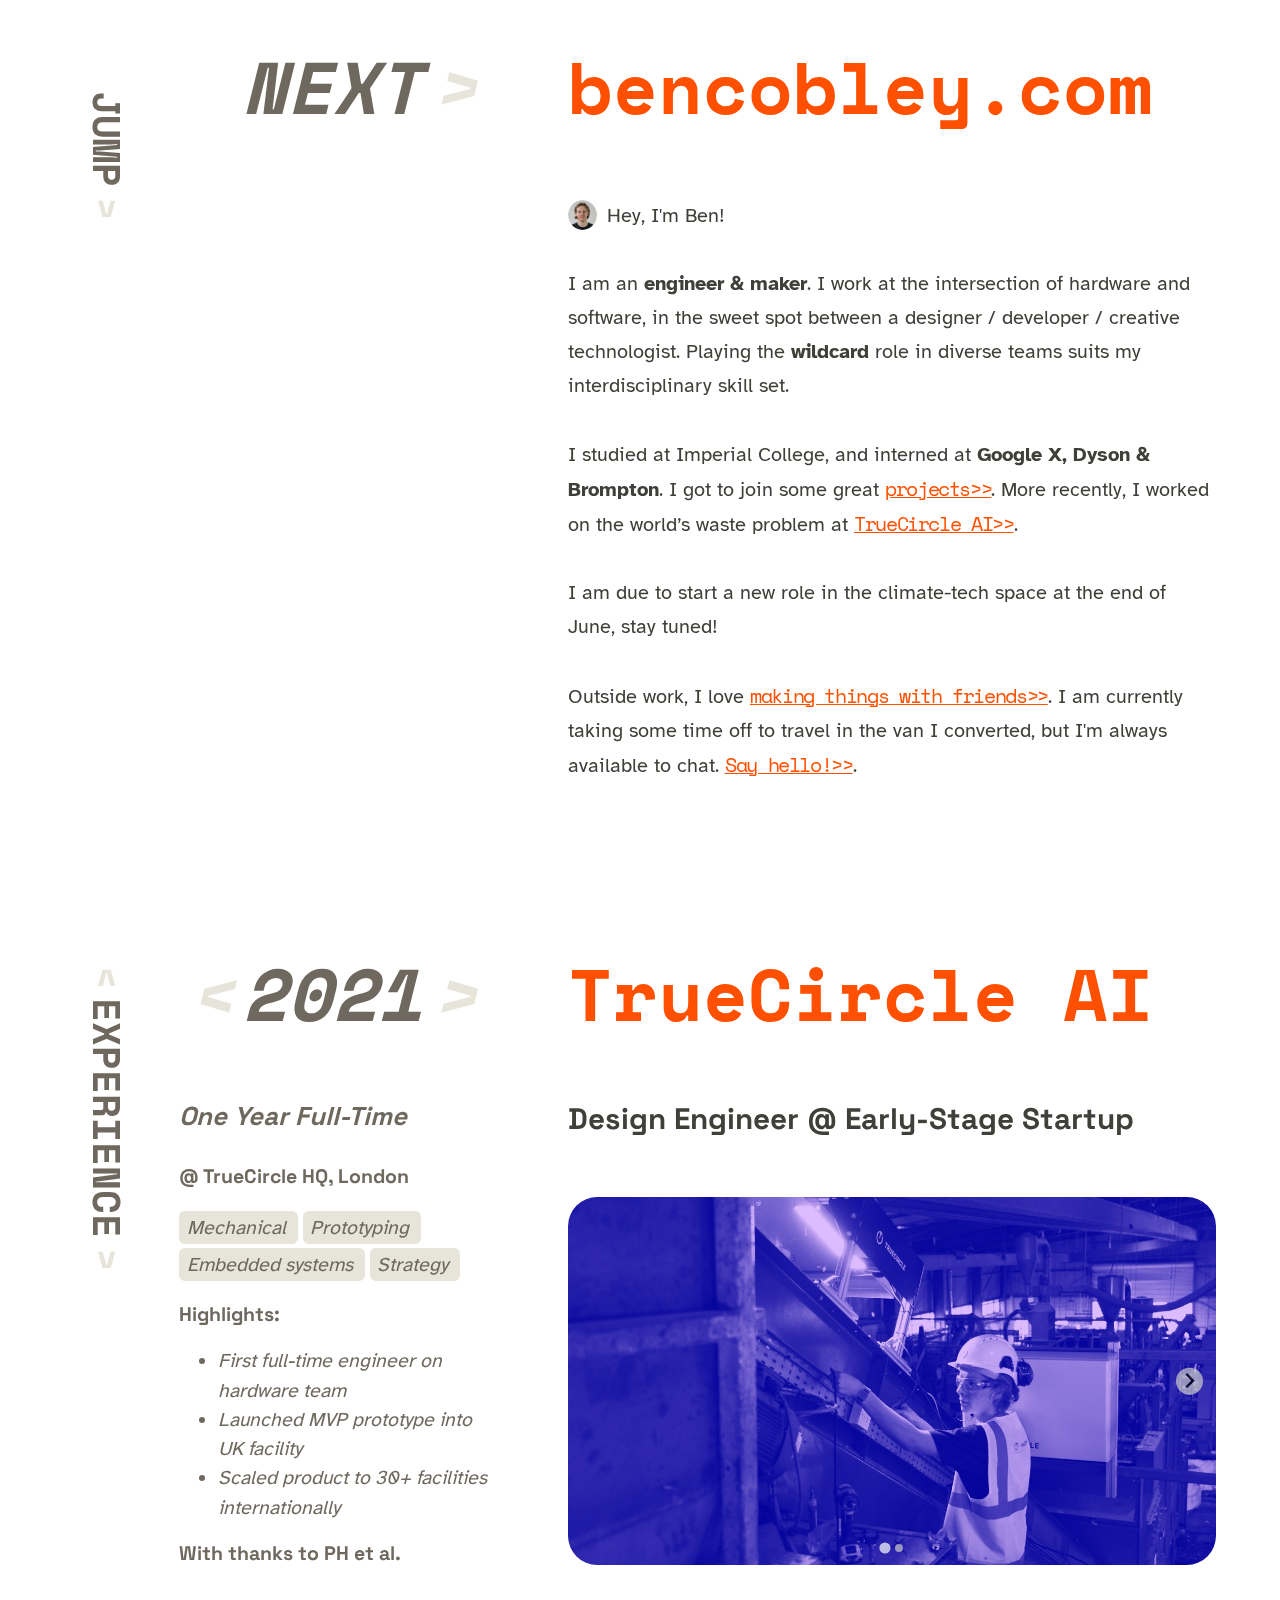
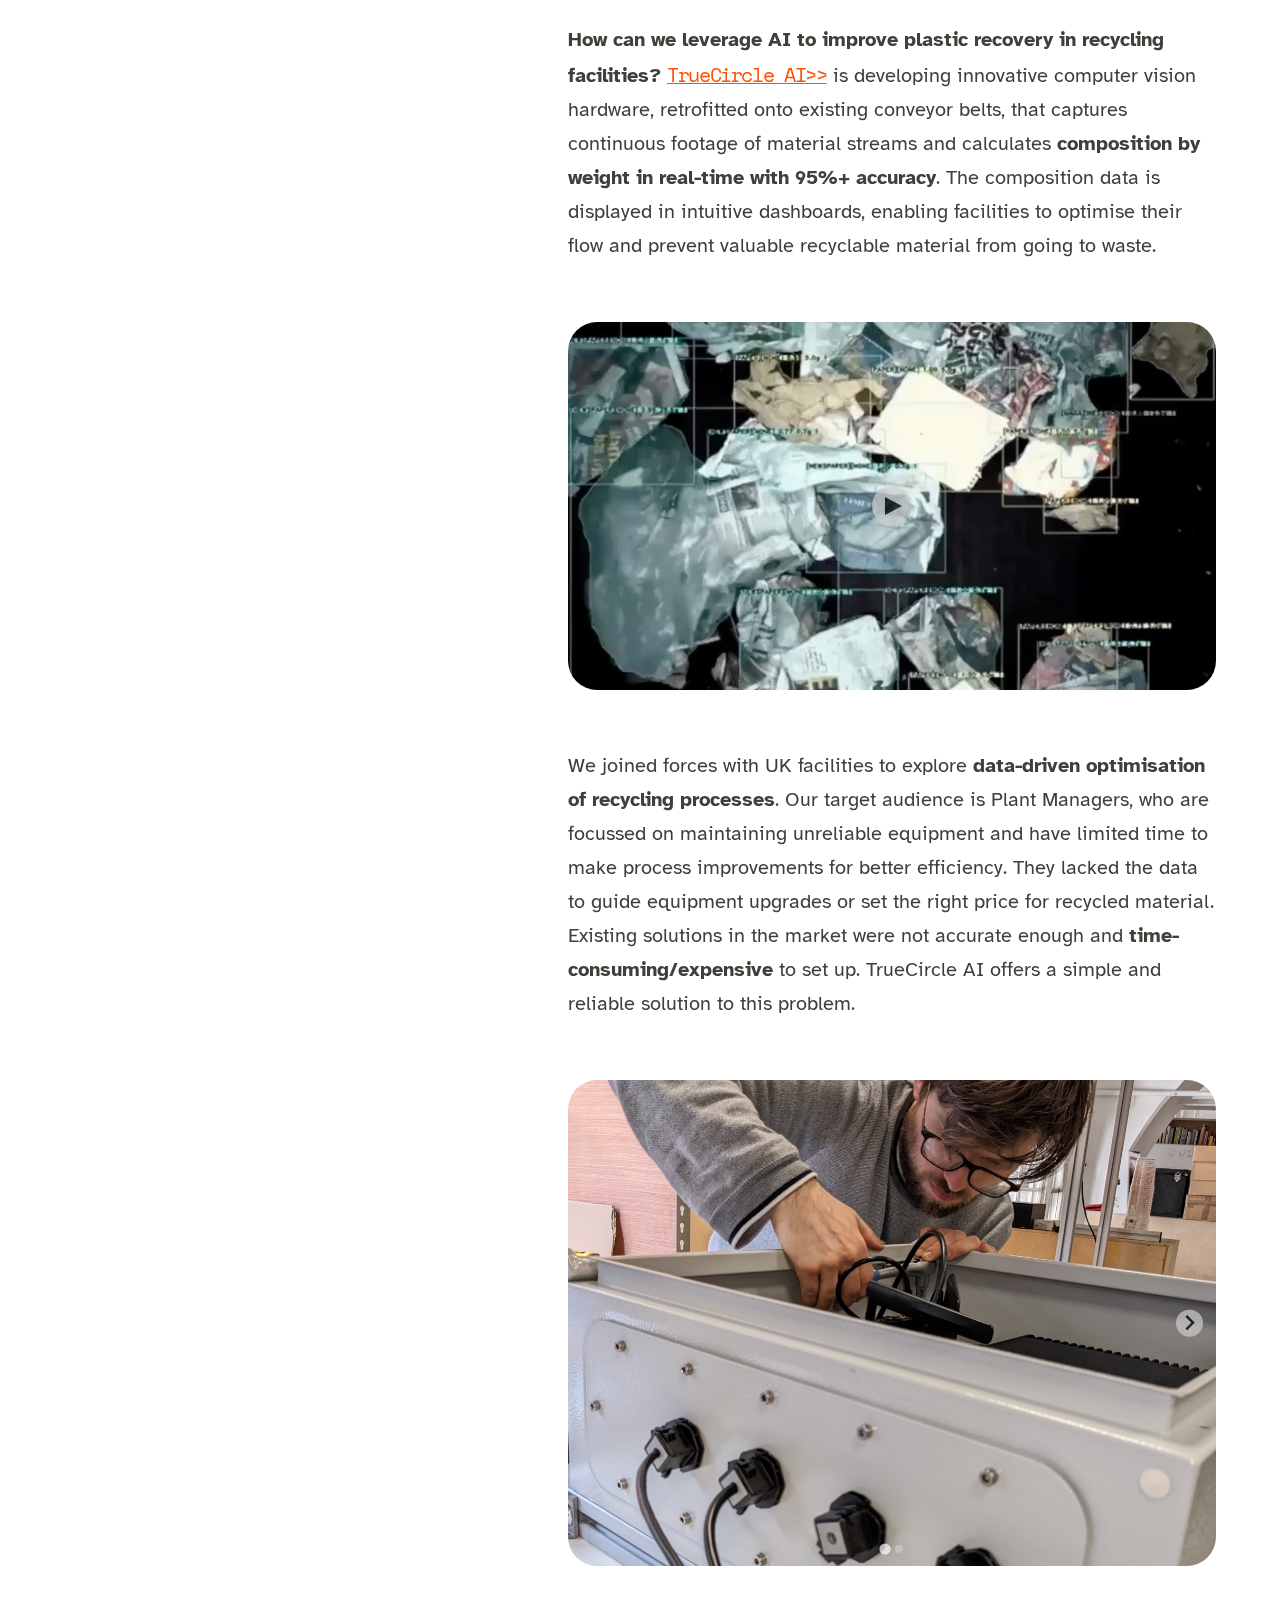
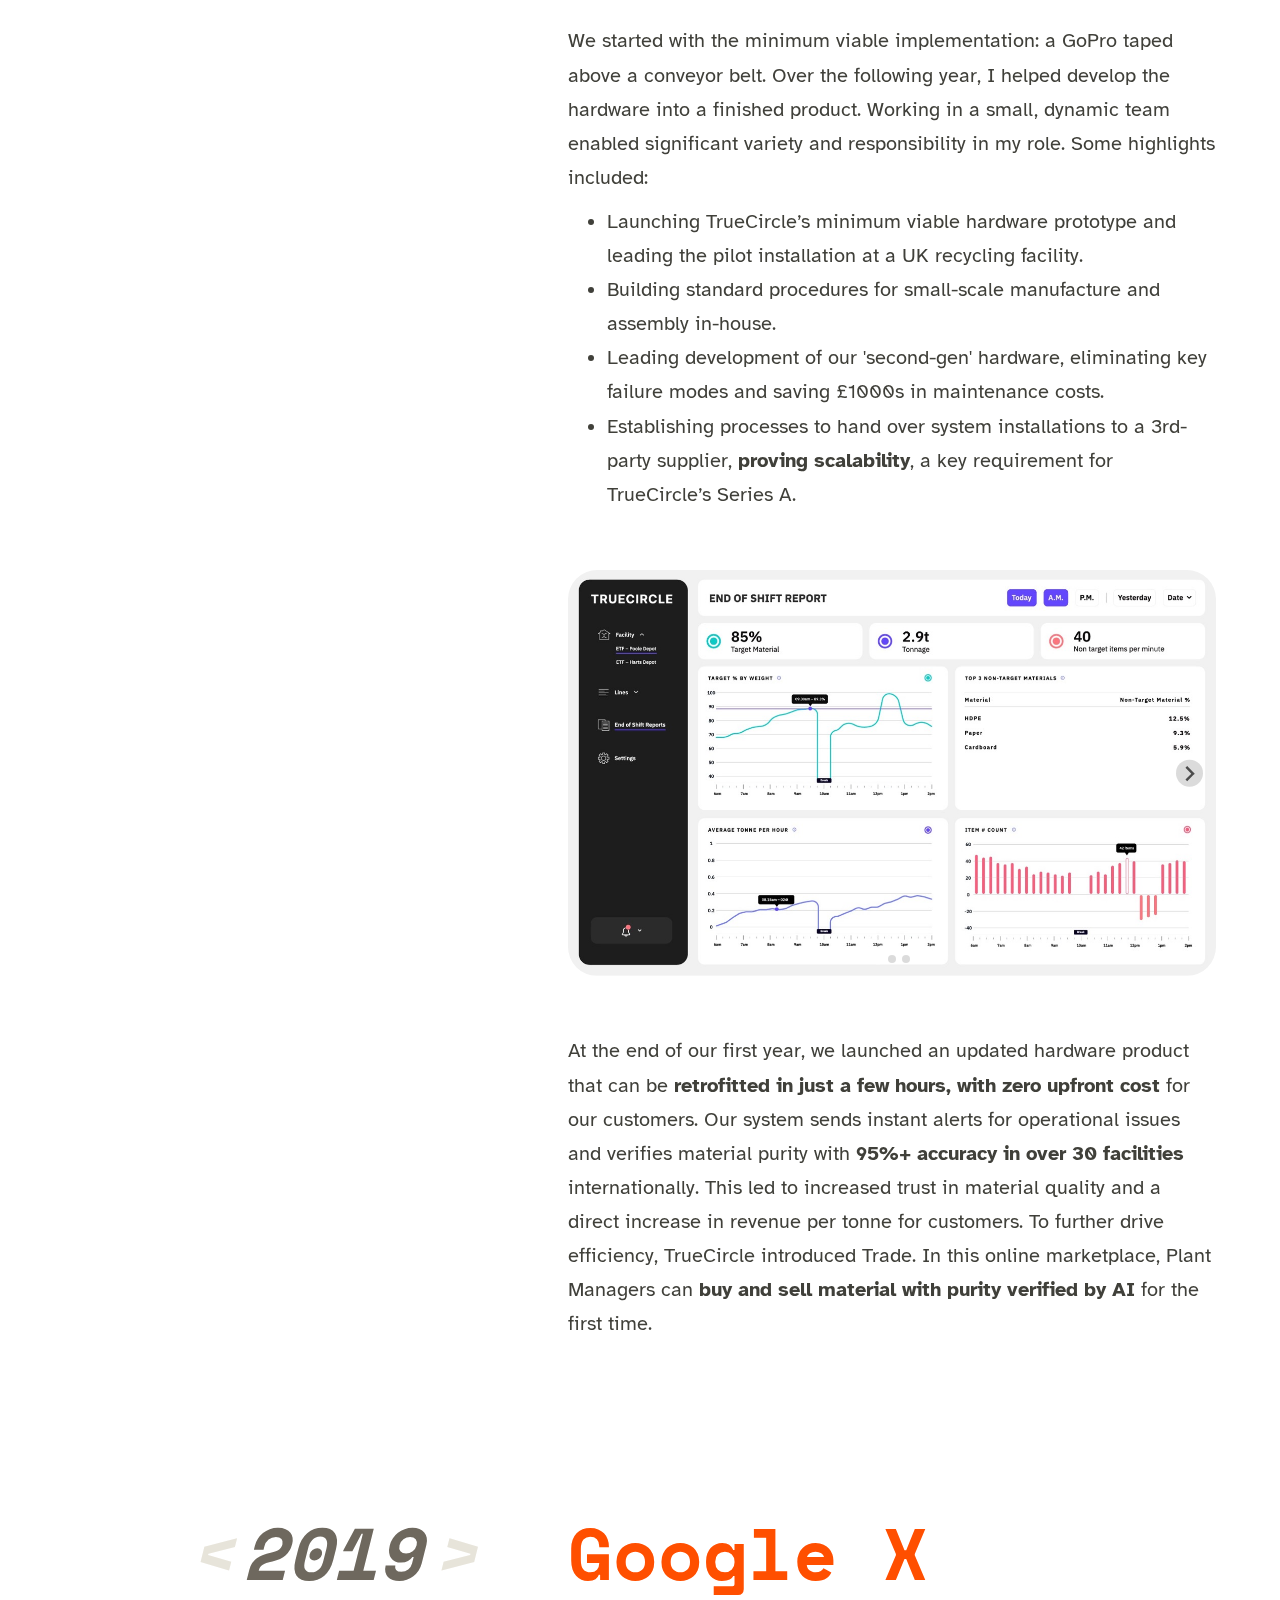
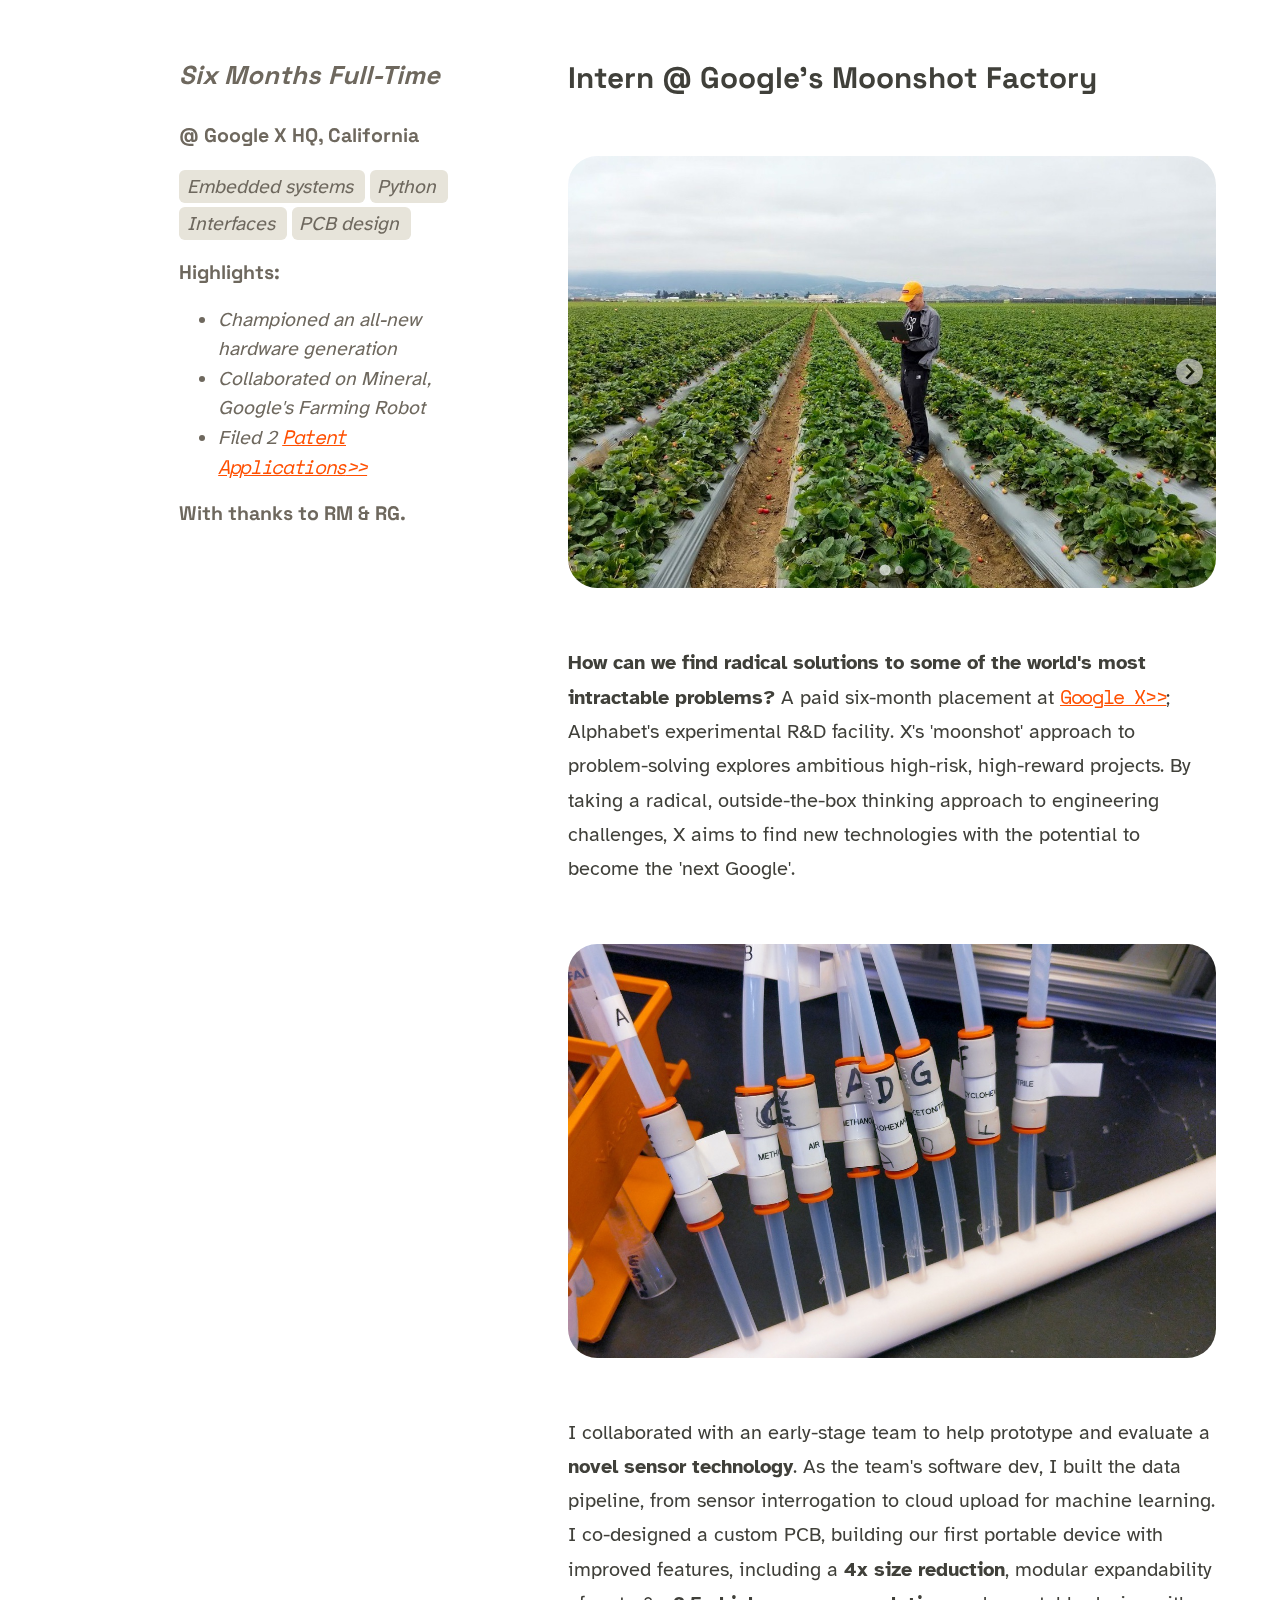
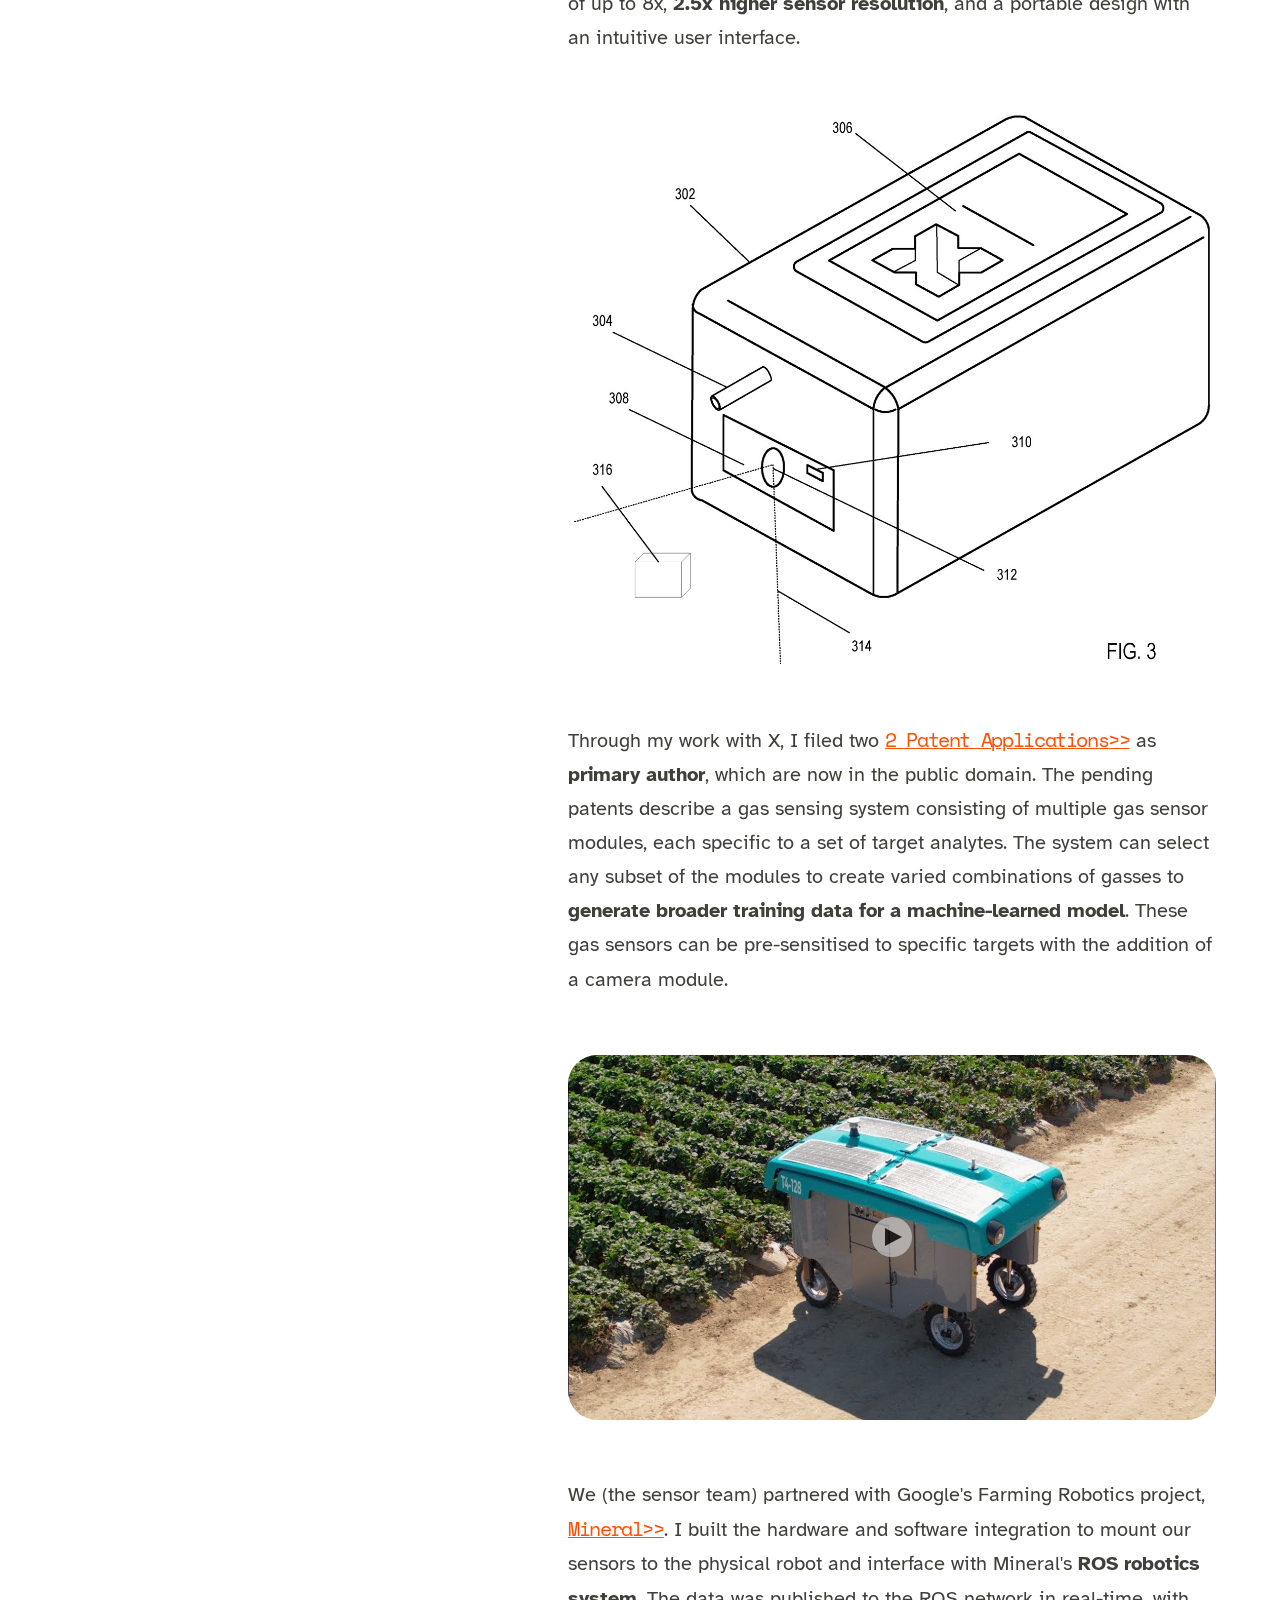
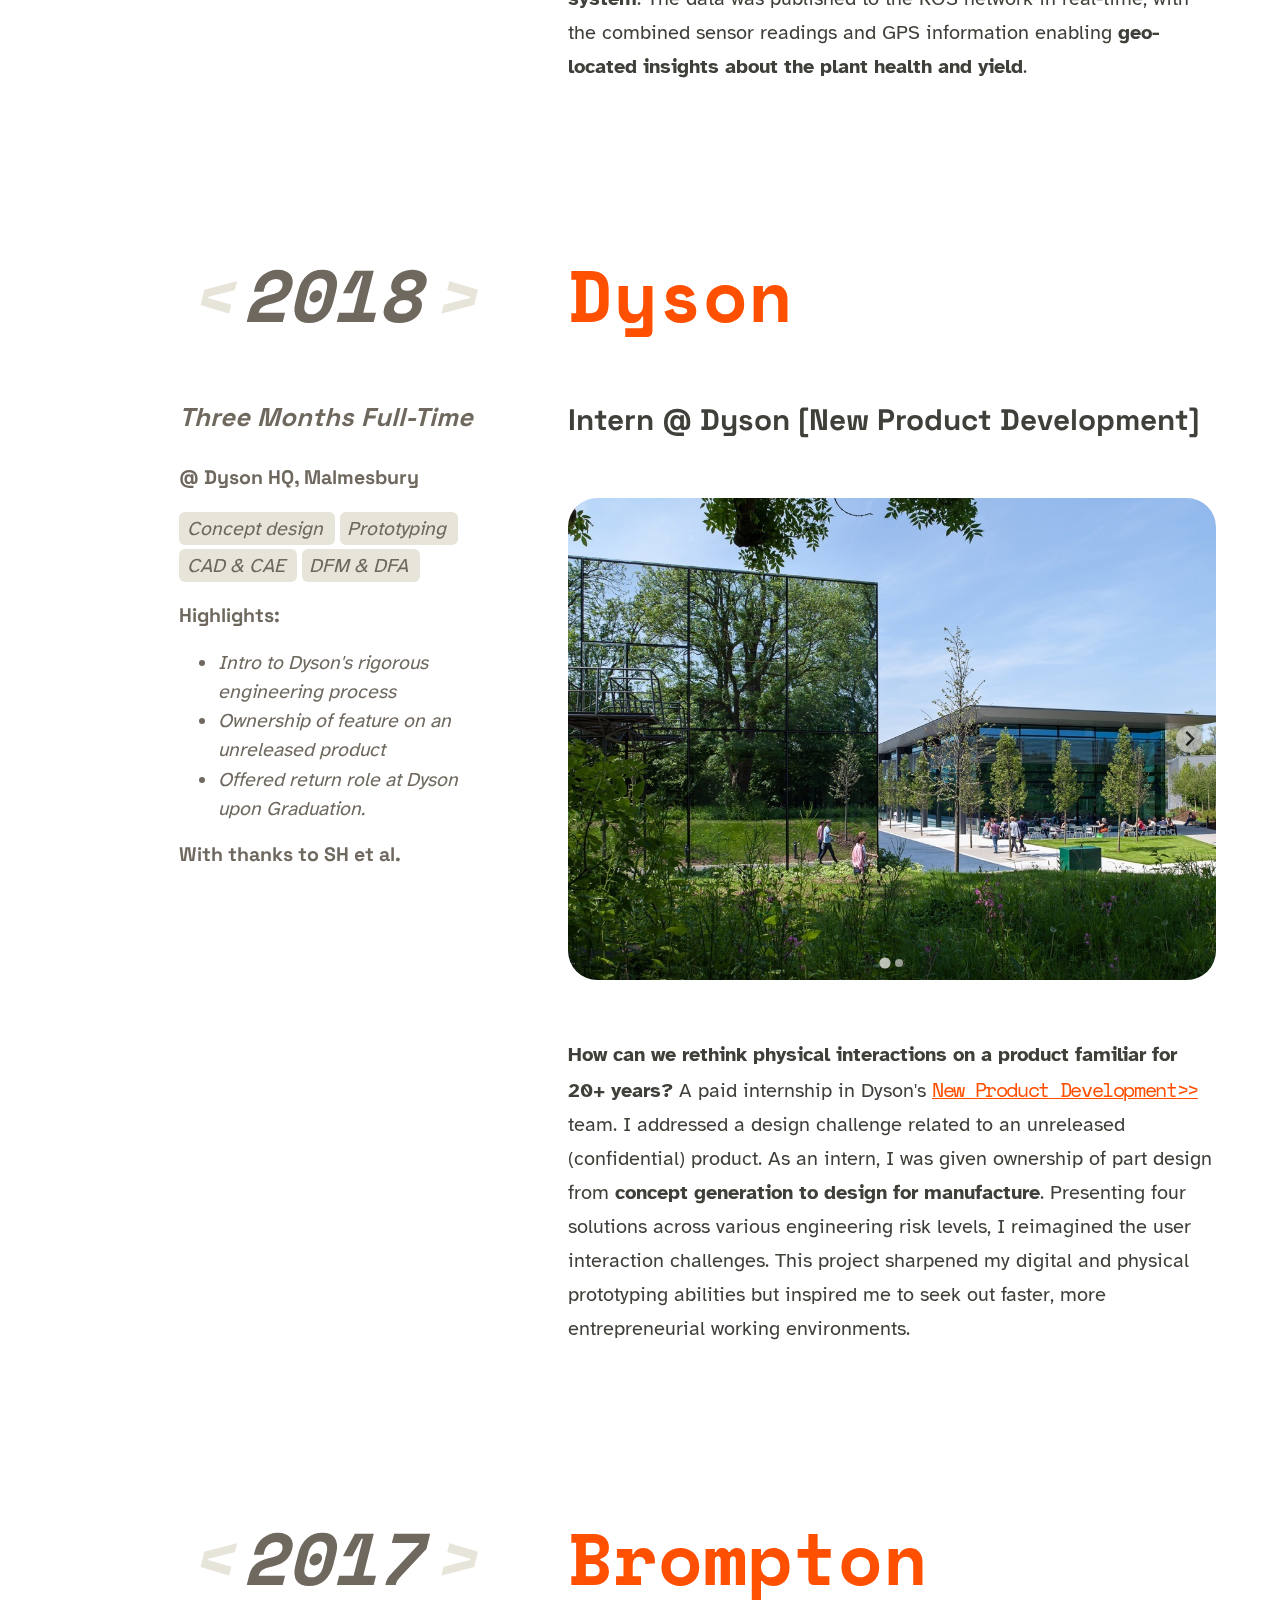
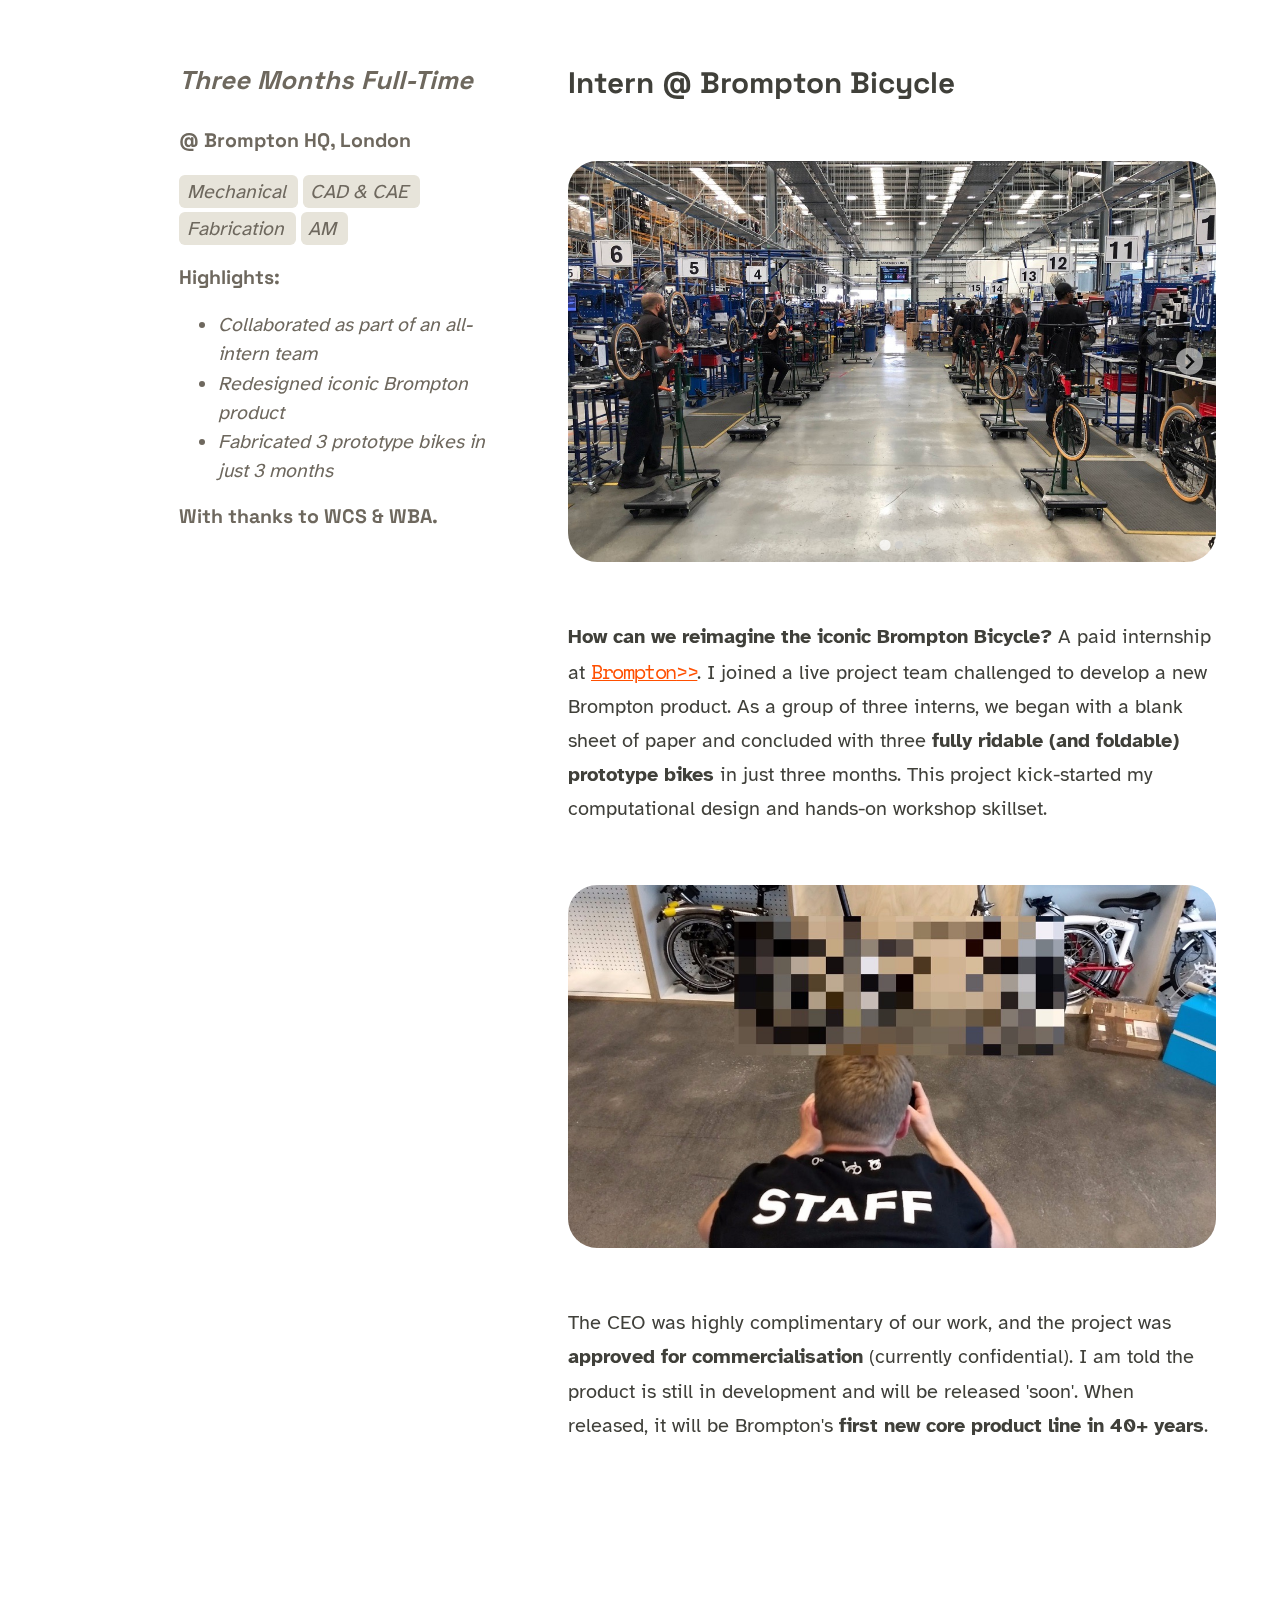
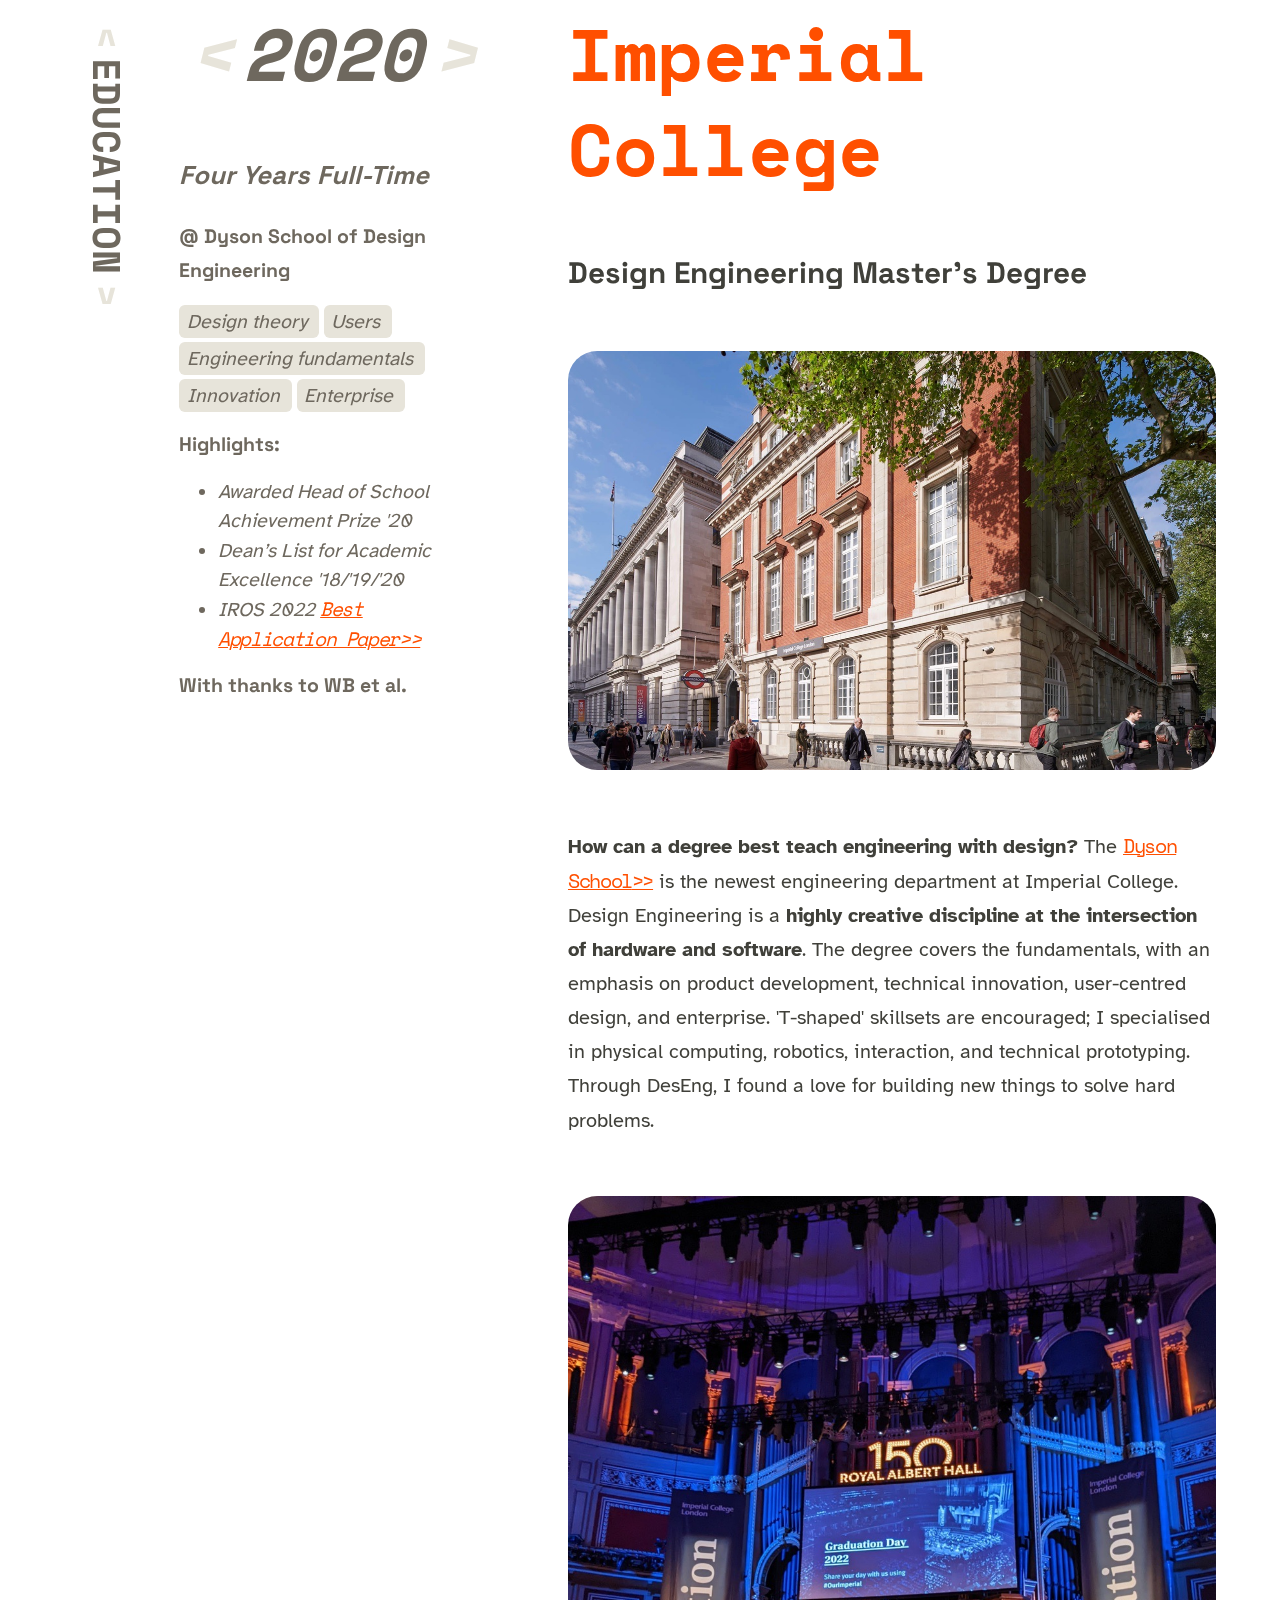
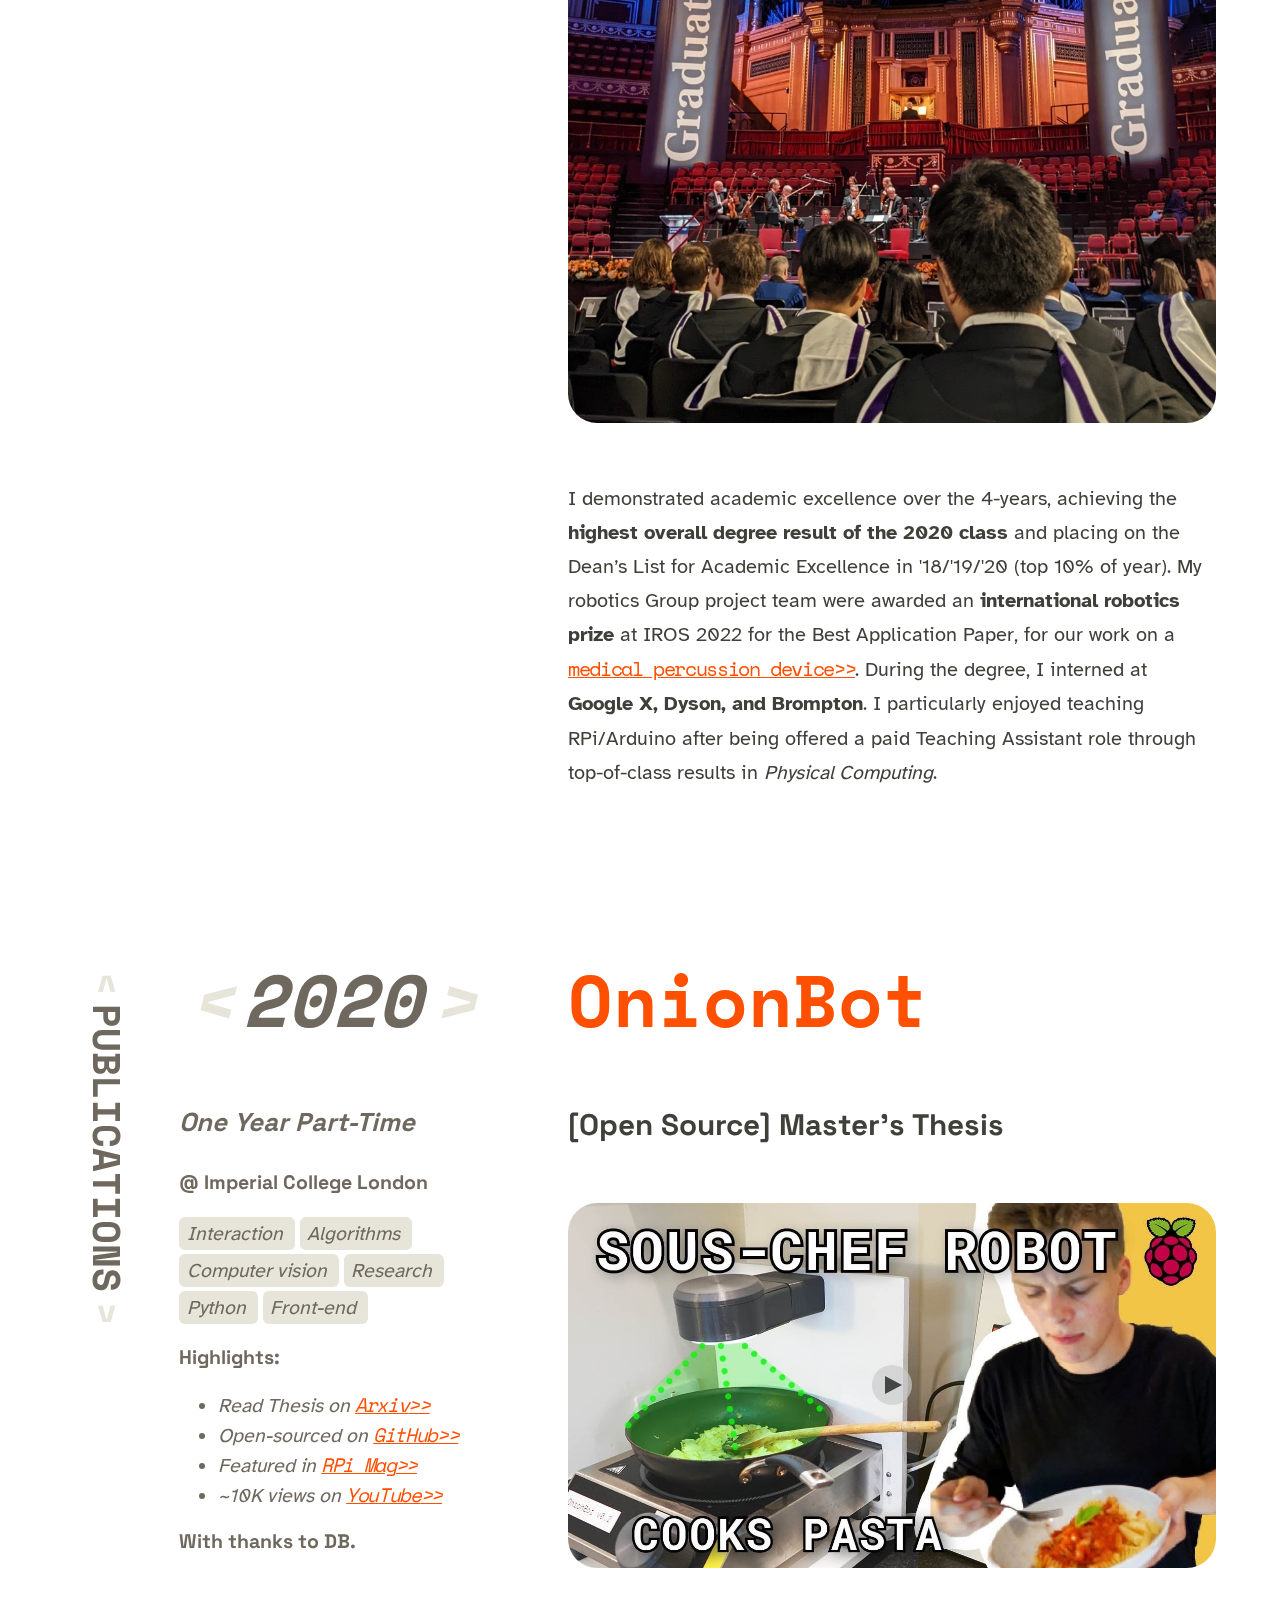
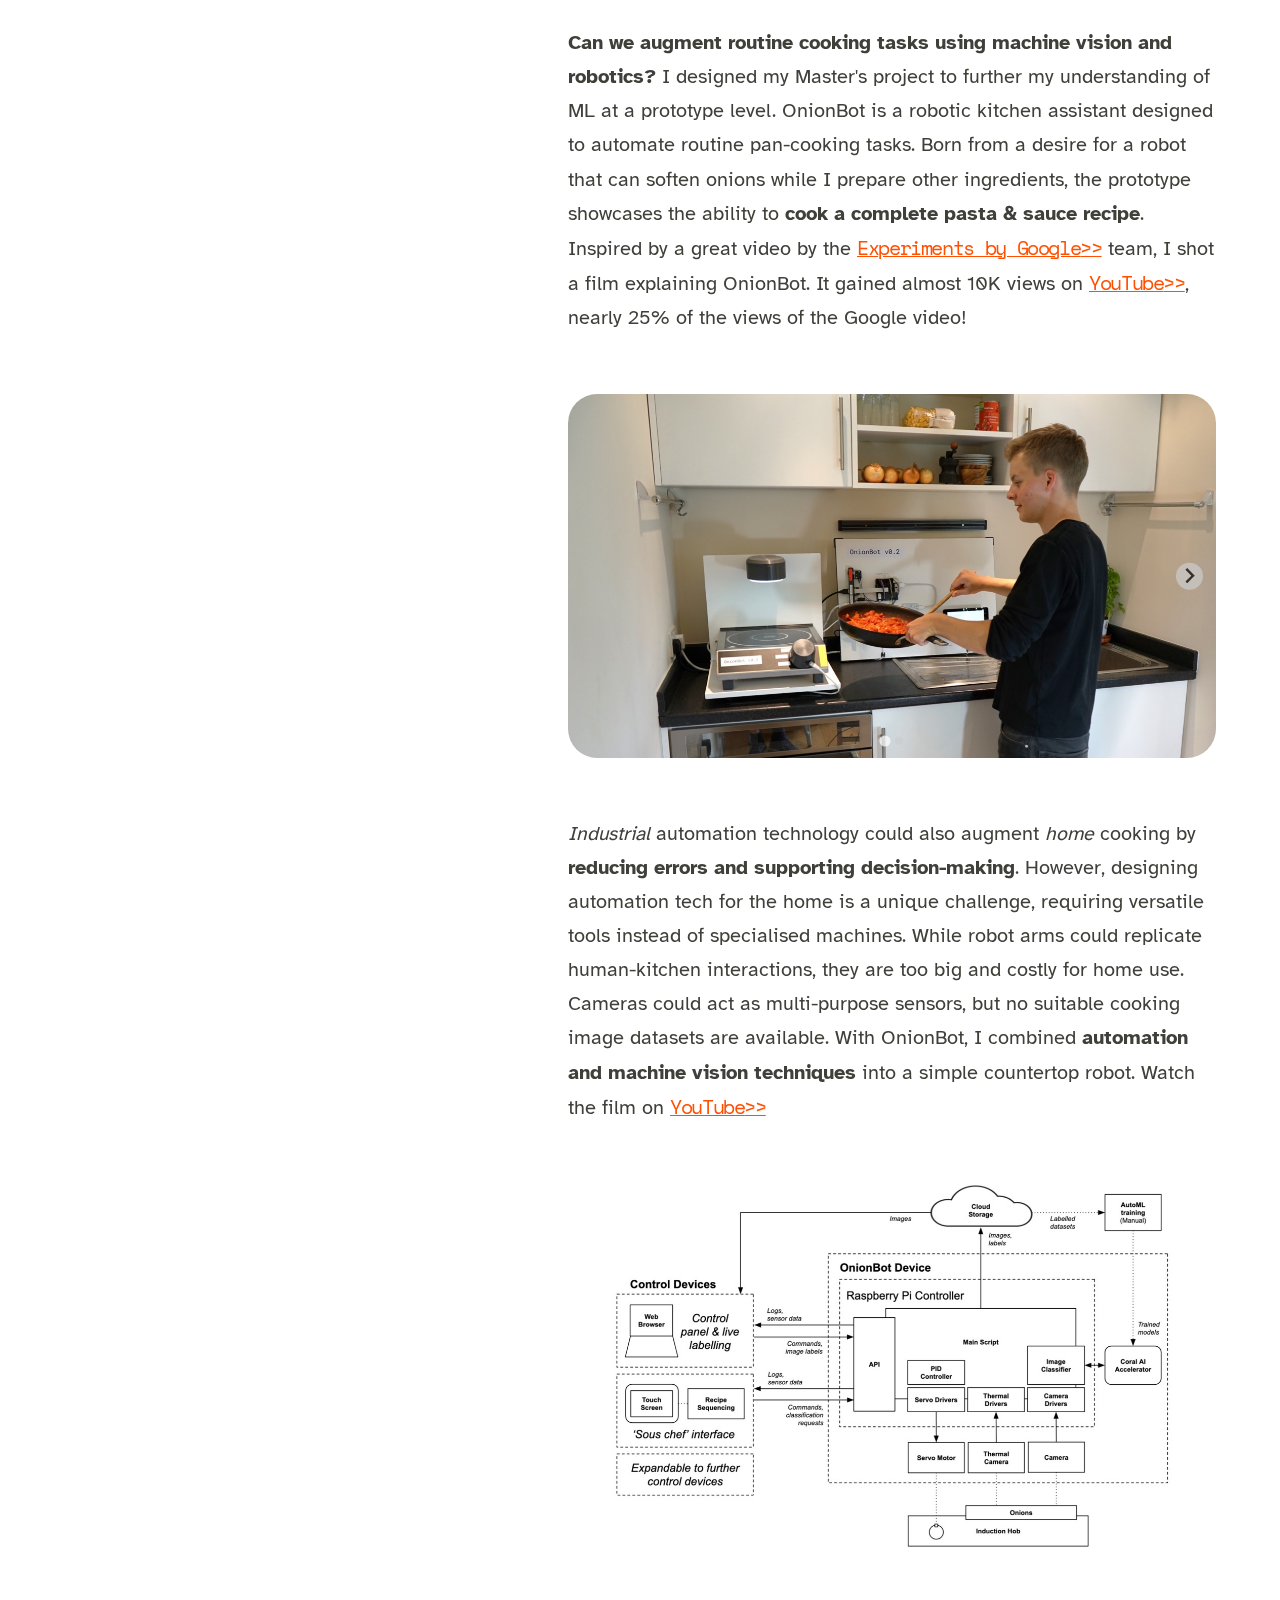
==== commit bd3f46da: "Propagate template changes to static" ====
--- a/index.html
+++ b/index.html
@@ -14,6 +14,7 @@
     <link rel="icon" type="image/png" sizes="32x32" href="static/img/favicon-32x32.png" />
     <link rel="icon" type="image/png" sizes="16x16" href="static/img/favicon-16x16.png" />
     <meta name="theme-color" content="#000000" />
+    <meta name="robots" content="noindex" />
   </head>
   <body>
     <script src="static/jquery.js"></script>
@@ -34,7 +35,9 @@
 <div class="column">
   <div class="row theme-row" id="Jump">
     <div class="column theme-column">
-      <div class="theme-sticky"><a class="arrow up">&#60;</a>Jump<a class="arrow down">&#62;</a></div>
+      <div class="theme-sticky">
+        <h1><a class="arrow up">&#60;</a>Jump<a class="arrow down">&#62;</a></h1>
+      </div>
     </div>
     <!-- ARTICLES -->
     <div class="column article-column">
@@ -42,23 +45,26 @@
       <!-- ARTICLE -->
       <div class="row article-row" id="Home">
         <div class="article-sticky">
-          <span class="date"><a class="arrow left">&#60;</a>Next<a class="arrow right">&#62;</a></span>
-          <span class="shorttitle"></span>
-          <span class="subtitle"></span>
-          <span class="skills">
-            
-          </span>
-          <span class="duration"></span>
+          <h2 class="date"><a class="arrow left">&#60;</a>Next<a class="arrow right">&#62;</a></h2>
+          <h2 class="shorttitle"></h2>
+          <h4 class="duration"></h4>
           <span class="location"></span>
-          <span class="highlights">
-            <ul>
-              
-            </ul></span
-          >
+
+          <span class="skills">
+            
+          </span>
+          <span class="heading"></span>
+          <span class="bullets">
+            <ul>
+              
+            </ul>
+          </span>
           <span class="thanks"></span>
         </div>
         <div class="article-body">
-          <span class="title">bencobley.com</span>
+          <h2 class="title">bencobley.com</h2>
+          <h3 class="subtitle"></h3>
+
             
           <span class="text"><span class="home">
 
@@ -81,13 +87,16 @@
       
     </div>
   </div>
-  
+</div>
+
 
 <!-- THEME -->
 <div class="column">
   <div class="row theme-row" id="Experience">
     <div class="column theme-column">
-      <div class="theme-sticky"><a class="arrow up">&#60;</a>Experience<a class="arrow down">&#62;</a></div>
+      <div class="theme-sticky">
+        <h1><a class="arrow up">&#60;</a>Experience<a class="arrow down">&#62;</a></h1>
+      </div>
     </div>
     <!-- ARTICLES -->
     <div class="column article-column">
@@ -95,9 +104,11 @@
       <!-- ARTICLE -->
       <div class="row article-row" id="TrueCircle">
         <div class="article-sticky">
-          <span class="date"><a class="arrow left">&#60;</a>2021<a class="arrow right">&#62;</a></span>
-          <span class="shorttitle">TrueCircle</span>
-          <span class="subtitle">Design Engineer @ Early-Stage Startup</span>
+          <h2 class="date"><a class="arrow left">&#60;</a>2021<a class="arrow right">&#62;</a></h2>
+          <h2 class="shorttitle">TrueCircle</h2>
+          <h4 class="duration">One Year Full-Time</h4>
+          <span class="location">@ TrueCircle HQ, London</span>
+
           <span class="skills">
             
             <span class="skill"><span class='skill'>Mechanical</span></span>
@@ -109,9 +120,8 @@
             <span class="skill"><span class='skill'>Strategy</span></span>
             
           </span>
-          <span class="duration">One Year Full-Time</span>
-          <span class="location">@ TrueCircle HQ, London</span>
-          <span class="highlights">
+          <span class="heading">Highlights:</span>
+          <span class="bullets">
             <ul>
               
               <li>First full-time engineer on hardware team</li>
@@ -120,12 +130,14 @@
               
               <li>Scaled product to 30+ facilities internationally</li>
               
-            </ul></span
-          >
+            </ul>
+          </span>
           <span class="thanks">With thanks to PH et al.</span>
         </div>
         <div class="article-body">
-          <span class="title">TrueCircle AI</span>
+          <h2 class="title">TrueCircle AI</h2>
+          <h3 class="subtitle">Design Engineer @ Early-Stage Startup</h3>
+
            
           <div class="splide">
             <div class="splide__track">
@@ -158,7 +170,7 @@
           <span class="text">We started with the minimum viable implementation: a GoPro taped above a conveyor belt. Over the following year, I helped develop the hardware into a finished product. Working in a small, dynamic team enabled significant variety and responsibility in my role. Some highlights included: 
 <ul><li>Launching TrueCircle’s minimum viable hardware prototype and leading the pilot installation at a UK recycling facility.</li>
   <li>Building standard procedures for small-scale manufacture and assembly in-house.</li>
-  <li>Leading development of our 'second-gen' hardware</b>, eliminating key failure modes and saving £1000s in maintenance costs.</li>
+  <li>Leading development of our 'second-gen' hardware, eliminating key failure modes and saving £1000s in maintenance costs.</li>
   <li>Establishing processes to hand over system installations to a 3rd-party supplier, <b>proving scalability</b>, a key requirement for TrueCircle’s Series A.</li>
 </ul></span>
             
@@ -178,9 +190,11 @@
       <!-- ARTICLE -->
       <div class="row article-row" id="GoogleX">
         <div class="article-sticky">
-          <span class="date"><a class="arrow left">&#60;</a>2019<a class="arrow right">&#62;</a></span>
-          <span class="shorttitle">Google X</span>
-          <span class="subtitle">Intern @ Google&#39;s Moonshot Factory</span>
+          <h2 class="date"><a class="arrow left">&#60;</a>2019<a class="arrow right">&#62;</a></h2>
+          <h2 class="shorttitle">Google X</h2>
+          <h4 class="duration">Six Months Full-Time</h4>
+          <span class="location">@ Google X HQ, California</span>
+
           <span class="skills">
             
             <span class="skill"><span class='skill'>Embedded systems</span></span>
@@ -192,9 +206,8 @@
             <span class="skill"><span class='skill'>PCB design</span></span>
             
           </span>
-          <span class="duration">Six Months Full-Time</span>
-          <span class="location">@ Google X HQ, California</span>
-          <span class="highlights">
+          <span class="heading">Highlights:</span>
+          <span class="bullets">
             <ul>
               
               <li>Championed an all-new hardware generation</li>
@@ -203,12 +216,14 @@
               
               <li>Filed 2 <a href="https://patents.google.com/?inventor=bennet+cobley&oq=bennet+cobley"> Patent Applications</a></li>
               
-            </ul></span
-          >
+            </ul>
+          </span>
           <span class="thanks">With thanks to RM &amp; RG.</span>
         </div>
         <div class="article-body">
-          <span class="title">Google X</span>
+          <h2 class="title">Google X</h2>
+          <h3 class="subtitle">Intern @ Google&#39;s Moonshot Factory</h3>
+
            
           <div class="splide">
             <div class="splide__track">
@@ -218,7 +233,7 @@
             </div>
           </div>
            
-          <span class="text"><b>How can we find radical solutions to some of the world's most intractable problems?</b> A paid six-month placement at <a href="https://x.company/">Google X</a>; Alphabet's experimental R&D facility. X's 'moonshot' approach to problem-solving explores ambitious high-risk, high-reward projects. By taking a radical, outside-the-box thinking approach to engineering challenges, X aims to find new technologies with the potential to become the 'next Google'.</span>
+          <span class="text"><b>How can we find radical solutions to some of the world's most intractable problems?</b> A paid six-month placement at <a href="https://x.company/">Google X</a>; Alphabet's experimental R&amp;D facility. X's 'moonshot' approach to problem-solving explores ambitious high-risk, high-reward projects. By taking a radical, outside-the-box thinking approach to engineering challenges, X aims to find new technologies with the potential to become the 'next Google'.</span>
             
           <div class="splide">
             <div class="splide__track">
@@ -256,9 +271,11 @@
       <!-- ARTICLE -->
       <div class="row article-row" id="Dyson">
         <div class="article-sticky">
-          <span class="date"><a class="arrow left">&#60;</a>2018<a class="arrow right">&#62;</a></span>
-          <span class="shorttitle">Dyson</span>
-          <span class="subtitle">Intern @ Dyson [New Product Development]</span>
+          <h2 class="date"><a class="arrow left">&#60;</a>2018<a class="arrow right">&#62;</a></h2>
+          <h2 class="shorttitle">Dyson</h2>
+          <h4 class="duration">Three Months Full-Time</h4>
+          <span class="location">@ Dyson HQ, Malmesbury</span>
+
           <span class="skills">
             
             <span class="skill"><span class='skill'>Concept design</span></span>
@@ -270,9 +287,8 @@
             <span class="skill"><span class='skill'>DFM & DFA</span></span>
             
           </span>
-          <span class="duration">Three Months Full-Time</span>
-          <span class="location">@ Dyson HQ, Malmesbury</span>
-          <span class="highlights">
+          <span class="heading">Highlights:</span>
+          <span class="bullets">
             <ul>
               
               <li>Intro to Dyson's rigorous engineering process</li>
@@ -281,12 +297,14 @@
               
               <li>Offered return role at Dyson upon Graduation.</li>
               
-            </ul></span
-          >
+            </ul>
+          </span>
           <span class="thanks">With thanks to SH et al.</span>
         </div>
         <div class="article-body">
-          <span class="title">Dyson</span>
+          <h2 class="title">Dyson</h2>
+          <h3 class="subtitle">Intern @ Dyson [New Product Development]</h3>
+
            
           <div class="splide">
             <div class="splide__track">
@@ -304,9 +322,11 @@
       <!-- ARTICLE -->
       <div class="row article-row" id="Brompton">
         <div class="article-sticky">
-          <span class="date"><a class="arrow left">&#60;</a>2017<a class="arrow right">&#62;</a></span>
-          <span class="shorttitle">Brompton</span>
-          <span class="subtitle">Intern @ Brompton Bicycle</span>
+          <h2 class="date"><a class="arrow left">&#60;</a>2017<a class="arrow right">&#62;</a></h2>
+          <h2 class="shorttitle">Brompton</h2>
+          <h4 class="duration">Three Months Full-Time</h4>
+          <span class="location">@ Brompton HQ, London</span>
+
           <span class="skills">
             
             <span class="skill"><span class='skill'>Mechanical</span></span>
@@ -318,9 +338,8 @@
             <span class="skill"><span class='skill'>AM</span></span>
             
           </span>
-          <span class="duration">Three Months Full-Time</span>
-          <span class="location">@ Brompton HQ, London</span>
-          <span class="highlights">
+          <span class="heading">Highlights:</span>
+          <span class="bullets">
             <ul>
               
               <li>Collaborated as part of an all-intern team</li>
@@ -329,12 +348,14 @@
               
               <li>Fabricated 3 prototype bikes in just 3 months</li>
               
-            </ul></span
-          >
+            </ul>
+          </span>
           <span class="thanks">With thanks to WCS &amp; WBA.</span>
         </div>
         <div class="article-body">
-          <span class="title">Brompton</span>
+          <h2 class="title">Brompton</h2>
+          <h3 class="subtitle">Intern @ Brompton Bicycle</h3>
+
            
           <div class="splide">
             <div class="splide__track">
@@ -361,13 +382,16 @@
       
     </div>
   </div>
-  
+</div>
+
 
 <!-- THEME -->
 <div class="column">
   <div class="row theme-row" id="Education">
     <div class="column theme-column">
-      <div class="theme-sticky"><a class="arrow up">&#60;</a>Education<a class="arrow down">&#62;</a></div>
+      <div class="theme-sticky">
+        <h1><a class="arrow up">&#60;</a>Education<a class="arrow down">&#62;</a></h1>
+      </div>
     </div>
     <!-- ARTICLES -->
     <div class="column article-column">
@@ -375,9 +399,11 @@
       <!-- ARTICLE -->
       <div class="row article-row" id="Imperial">
         <div class="article-sticky">
-          <span class="date"><a class="arrow left">&#60;</a>2020<a class="arrow right">&#62;</a></span>
-          <span class="shorttitle">Imperial</span>
-          <span class="subtitle">Design Engineering Master&#39;s Degree</span>
+          <h2 class="date"><a class="arrow left">&#60;</a>2020<a class="arrow right">&#62;</a></h2>
+          <h2 class="shorttitle">Imperial</h2>
+          <h4 class="duration">Four Years Full-Time</h4>
+          <span class="location">@ Dyson School of Design Engineering</span>
+
           <span class="skills">
             
             <span class="skill"><span class='skill'>Design theory</span></span>
@@ -391,9 +417,8 @@
             <span class="skill"><span class='skill'>Enterprise</span></span>
             
           </span>
-          <span class="duration">Four Years Full-Time</span>
-          <span class="location">@ Dyson School of Design Engineering</span>
-          <span class="highlights">
+          <span class="heading">Highlights:</span>
+          <span class="bullets">
             <ul>
               
               <li>Awarded Head of School Achievement Prize '20</li>
@@ -402,12 +427,14 @@
               
               <li>IROS 2022 <a href='#Percussion'>Best Application Paper</a></li>
               
-            </ul></span
-          >
+            </ul>
+          </span>
           <span class="thanks">With thanks to WB et al.</span>
         </div>
         <div class="article-body">
-          <span class="title">Imperial College</span>
+          <h2 class="title">Imperial College</h2>
+          <h3 class="subtitle">Design Engineering Master&#39;s Degree</h3>
+
            
           <div class="splide">
             <div class="splide__track">
@@ -434,13 +461,16 @@
       
     </div>
   </div>
-  
+</div>
+
 
 <!-- THEME -->
 <div class="column">
   <div class="row theme-row" id="Publications">
     <div class="column theme-column">
-      <div class="theme-sticky"><a class="arrow up">&#60;</a>Publications<a class="arrow down">&#62;</a></div>
+      <div class="theme-sticky">
+        <h1><a class="arrow up">&#60;</a>Publications<a class="arrow down">&#62;</a></h1>
+      </div>
     </div>
     <!-- ARTICLES -->
     <div class="column article-column">
@@ -448,9 +478,11 @@
       <!-- ARTICLE -->
       <div class="row article-row" id="OnionBot">
         <div class="article-sticky">
-          <span class="date"><a class="arrow left">&#60;</a>2020<a class="arrow right">&#62;</a></span>
-          <span class="shorttitle">OnionBot</span>
-          <span class="subtitle">[Open Source] Master&#39;s Thesis</span>
+          <h2 class="date"><a class="arrow left">&#60;</a>2020<a class="arrow right">&#62;</a></h2>
+          <h2 class="shorttitle">OnionBot</h2>
+          <h4 class="duration">One Year Part-Time</h4>
+          <span class="location">@ Imperial College London</span>
+
           <span class="skills">
             
             <span class="skill"><span class='skill'>Interaction</span></span>
@@ -466,9 +498,8 @@
             <span class="skill"><span class='skill'>Front-end</span></span>
             
           </span>
-          <span class="duration">One Year Part-Time</span>
-          <span class="location">@ Imperial College London</span>
-          <span class="highlights">
+          <span class="heading">Highlights:</span>
+          <span class="bullets">
             <ul>
               
               <li>Read Thesis on <a href="https://arxiv.org/pdf/2011.05039.pdf">Arxiv</a></li>
@@ -479,12 +510,14 @@
               
               <li>~10K views on <a href="https://www.youtube.com/watch?v=W4utRCyo5C4">YouTube</a></li>
               
-            </ul></span
-          >
+            </ul>
+          </span>
           <span class="thanks">With thanks to DB.</span>
         </div>
         <div class="article-body">
-          <span class="title">OnionBot</span>
+          <h2 class="title">OnionBot</h2>
+          <h3 class="subtitle">[Open Source] Master&#39;s Thesis</h3>
+
            
           <div class="splide">
             <div class="splide__track">
@@ -542,10 +575,11 @@
       <!-- ARTICLE -->
       <div class="row article-row" id="Percussion">
         <div class="article-sticky">
-          <span class="date"><a class="arrow left">&#60;</a>2020<a class="arrow right">&#62;</a></span>
-          <span class="shorttitle">Percussion</span>
-          <span class="subtitle">Robotics Research 
-Group Project</span>
+          <h2 class="date"><a class="arrow left">&#60;</a>2020<a class="arrow right">&#62;</a></h2>
+          <h2 class="shorttitle">Percussion</h2>
+          <h4 class="duration">Three Months Part-Time</h4>
+          <span class="location">@ MORPH Robotics Lab Imperial College London</span>
+
           <span class="skills">
             
             <span class="skill"><span class='skill'>Mechanical design</span></span>
@@ -557,9 +591,8 @@
             <span class="skill"><span class='skill'>Research</span></span>
             
           </span>
-          <span class="duration">Three Months Part-Time</span>
-          <span class="location">@ MORPH Robotics Lab Imperial College London</span>
-          <span class="highlights">
+          <span class="heading">Highlights:</span>
+          <span class="bullets">
             <ul>
               
               <li>Awarded Best Application Paper at <a href="https://iros2022.org/2022/10/30/award-winners/">IROS 2022</a></li>
@@ -568,12 +601,15 @@
               
               <li>Shared in the <a href="https://www.imperial.ac.uk/news/242295/imperial-engineering-students-awarded-international-robotics/">Imperial Newsletter</a></li>
               
-            </ul></span
-          >
+            </ul>
+          </span>
           <span class="thanks">With thanks to PZQ/OT/YT/TN.</span>
         </div>
         <div class="article-body">
-          <span class="title">Medical Percussion</span>
+          <h2 class="title">Medical Percussion</h2>
+          <h3 class="subtitle">Robotics Research 
+Group Project</h3>
+
            
           <div class="splide">
             <div class="splide__track">
@@ -630,23 +666,87 @@
       
     </div>
   </div>
-  
+</div>
+
 
 <!-- THEME -->
 <div class="column">
   <div class="row theme-row" id="Projects">
     <div class="column theme-column">
-      <div class="theme-sticky"><a class="arrow up">&#60;</a>Projects<a class="arrow down">&#62;</a></div>
+      <div class="theme-sticky">
+        <h1><a class="arrow up">&#60;</a>Projects<a class="arrow down">&#62;</a></h1>
+      </div>
     </div>
     <!-- ARTICLES -->
     <div class="column article-column">
       
       <!-- ARTICLE -->
+      <div class="row article-row" id="WTHR">
+        <div class="article-sticky">
+          <h2 class="date"><a class="arrow left">&#60;</a>2023<a class="arrow right">&#62;</a></h2>
+          <h2 class="shorttitle">WTHR</h2>
+          <h4 class="duration">Evenings &amp; Weekends</h4>
+          <span class="location">@ Home</span>
+
+          <span class="skills">
+            
+            <span class="skill"><span class='skill'>Prompt engineering</span></span>
+            
+            <span class="skill"><span class='skill'>Python</span></span>
+            
+            <span class="skill"><span class='skill'>APIs</span></span>
+            
+            <span class="skill"><span class='skill'>Front-End</span></span>
+            
+          </span>
+          <span class="heading">Highlights:</span>
+          <span class="bullets">
+            <ul>
+              
+              <li>Pulls live data from the UK <a href="https://www.metoffice.gov.uk/services/data/datapoint">Met Office API</a></li>
+              
+              <li>Summarises data with <a href="https://platform.openai.com/docs/models/gpt-3-5">gpt-3.5-turbo</a> API</li>
+              
+              <li>Option to apply 200+ ridiculous reporter 'styles'!</li>
+              
+              <li>Fork it on <a href="https://github.com/mimireyburn/WTHR">GitHub</a></li>
+              
+            </ul>
+          </span>
+          <span class="thanks">With thanks to MR.</span>
+        </div>
+        <div class="article-body">
+          <h2 class="title">WTHR forecast</h2>
+          <h3 class="subtitle">Passion Project</h3>
+
+           
+          <div class="splide">
+            <div class="splide__track">
+              <ul class="splide__list">
+                 <li class='splide__slide'><img data-splide-lazy='static/img/Weather_1a.jpeg'></li>  <li class='splide__slide'><img data-splide-lazy='static/img/Weather_1b.jpeg'></li>  <li class='splide__slide'><img data-splide-lazy='static/img/Weather_1c.jpeg'></li>  <li class='splide__slide'><img data-splide-lazy='static/img/Weather_1d.jpeg'></li>  <li class='splide__slide'><img data-splide-lazy='static/img/Weather_1e.jpeg'></li>  <li class='splide__slide'><img data-splide-lazy='static/img/Weather_1f.jpeg'></li>  <li class='splide__slide'><img data-splide-lazy='static/img/Weather_1g.jpeg'></li>  <li class='splide__slide'><img data-splide-lazy='static/img/Weather_1h.jpeg'></li> 
+              </ul>
+            </div>
+          </div>
+           
+          <span class="text"><b>Can we communicate the weather in a more succinct, personable, or useless way using LLMs? </b> I've been wondering why weather forecasts overwhelm us with so much information, yet I seem to remember so little. <a href="https://www.mimireyburn.com/">Mimi</a> and I set out to <b>summarise the day's weather in 1 memorable sentence</b>, displayed on an eink screen. Here's what we learnt:
+<ul><li>We started by hand-crafting the sentence structures, before LLMs took off. GPT3 does a better job (when it isn't making things up).</li>
+  <li>Through many iterations, we developed good prompts that give accurate results. Data wrangling was the hardest (most important) part.</li>
+  <li>LLMs can add a lot of character to the forecast with 'style transfer'. We collaborated with ChatGPT to generate 200+ styles ranging <b>from thought-provoking to useless</b>.</li>
+  <li>Formatting for readability on an eink display is hard, we're working on it!</li>
+</ul>
+More details on <a href="https://github.com/mimireyburn/WTHR">GitHub</a></span>
+           
+        </div>
+      </div>
+      
+      <!-- ARTICLE -->
       <div class="row article-row" id="Dome">
         <div class="article-sticky">
-          <span class="date"><a class="arrow left">&#60;</a>2022<a class="arrow right">&#62;</a></span>
-          <span class="shorttitle">Dome</span>
-          <span class="subtitle">Passion Project</span>
+          <h2 class="date"><a class="arrow left">&#60;</a>2022<a class="arrow right">&#62;</a></h2>
+          <h2 class="shorttitle">Dome</h2>
+          <h4 class="duration">Evenings &amp; Weekends</h4>
+          <span class="location">@ Home</span>
+
           <span class="skills">
             
             <span class="skill"><span class='skill'>CAD</span></span>
@@ -658,151 +758,160 @@
             <span class="skill"><span class='skill'>3D printing</span></span>
             
           </span>
-          <span class="duration">Evenings &amp; Weekends</span>
+          <span class="heading">Highlights:</span>
+          <span class="bullets">
+            <ul>
+              
+              <li>60 polycarbonate panels in 3 different sizes</li>
+              
+              <li>35 glazing hubs 3D printed in clear PETG</li>
+              
+              <li>95 wooden struts in 3 different lengths</li>
+              
+              <li>There is a reason people build in rectangles!</li>
+              
+            </ul>
+          </span>
+          <span class="thanks">With thanks to ZK et al.</span>
+        </div>
+        <div class="article-body">
+          <h2 class="title">Geodesic Dome</h2>
+          <h3 class="subtitle">Passion Project</h3>
+
+           
+          <div class="splide">
+            <div class="splide__track">
+              <ul class="splide__list">
+                 <li class='splide__slide'><img data-splide-lazy='static/img/Dome_1a.jpeg'></li>  <li class='splide__slide'><img data-splide-lazy='static/img/Dome_1b.jpeg'></li>  <li class='splide__slide'><img data-splide-lazy='static/img/Dome_1c.jpeg'></li>  <li class='splide__slide'><img data-splide-lazy='static/img/Dome_1d.jpeg'></li> 
+              </ul>
+            </div>
+          </div>
+           
+          <span class="text"><b>Can we become self-sufficient by growing vegetables in a (futuristic) greenhouse? </b>After the success of <a href="#FarmBot">FarmBot</a>, we built a geodesic dome greenhouse for propagation and overwintering vegetable plants. Built using a <a href="https://buildwithhubs.co.uk/">Hubs</a> geodesic frame, kit with a custom polycarbonate glazing + 3D printed solution. Design spec: Icosahedron, Frequency 2, Subdivision class I, 3/4 Sphere (with flat base). <a href="https://acidome.com/lab/calc/#Flat_3/4_Piped_D88_2V_R1.606_beams_38x19">3D model</a></span>
+           
+        </div>
+      </div>
+      
+      <!-- ARTICLE -->
+      <div class="row article-row" id="Inky">
+        <div class="article-sticky">
+          <h2 class="date"><a class="arrow left">&#60;</a>2021<a class="arrow right">&#62;</a></h2>
+          <h2 class="shorttitle">Inky</h2>
+          <h4 class="duration">Evenings &amp; Weekends</h4>
           <span class="location">@ Home</span>
-          <span class="highlights">
-            <ul>
-              
-              <li>60 polycarbonate panels in 3 different sizes</li>
-              
-              <li>35 glazing hubs 3D printed in clear PETG</li>
-              
-              <li>95 wooden struts in 3 different lengths</li>
-              
-              <li>There is a reason people build in rectangles!</li>
-              
-            </ul></span
-          >
+
+          <span class="skills">
+            
+            <span class="skill"><span class='skill'>Raspberry Pi</span></span>
+            
+            <span class="skill"><span class='skill'>Python</span></span>
+            
+            <span class="skill"><span class='skill'>APIs</span></span>
+            
+          </span>
+          <span class="heading">Highlights:</span>
+          <span class="bullets">
+            <ul>
+              
+              <li>View your digital album art in a beautiful frame!</li>
+              
+              <li>7-colour low energy ePaper display</li>
+              
+              <li>Check the project out on <a href="https://github.com/tomcobley/inky-spotify">GitHub</a></li>
+              
+            </ul>
+          </span>
+          <span class="thanks">With thanks to TC.</span>
+        </div>
+        <div class="article-body">
+          <h2 class="title">Inky for Spotify</h2>
+          <h3 class="subtitle">Passion Project</h3>
+
+           
+          <div class="splide">
+            <div class="splide__track">
+              <ul class="splide__list">
+                 <li class='splide__slide' data-splide-html-video='static/img/Inky_2.mp4'><img src='static/img/Inky_2.jpeg'></li> 
+              </ul>
+            </div>
+          </div>
+           
+          <span class="text"><b>Can we bring back the magic of album art in the digital music era?</b> Use a Raspberry Pi to display album art for your current Spotify listens on a 7-colour ePaper display. Designed for use with an Inky Impression 7 colour ePaper display. The ePaper display transitions bring the album art to life and doesn't require power to maintain the image! Check it out on <a href="https://github.com/tomcobley/inky-spotify">GitHub</a></span>
+           
+        </div>
+      </div>
+      
+      <!-- ARTICLE -->
+      <div class="row article-row" id="FarmBot">
+        <div class="article-sticky">
+          <h2 class="date"><a class="arrow left">&#60;</a>2021<a class="arrow right">&#62;</a></h2>
+          <h2 class="shorttitle">FarmBot</h2>
+          <h4 class="duration">Evenings &amp; Weekends</h4>
+          <span class="location">@ Home</span>
+
+          <span class="skills">
+            
+            <span class="skill"><span class='skill'>Fabrication</span></span>
+            
+            <span class="skill"><span class='skill'>Horticulture</span></span>
+            
+          </span>
+          <span class="heading">Highlights:</span>
+          <span class="bullets">
+            <ul>
+              
+              <li>Automated sowing!</li>
+              
+              <li>Automated watering!</li>
+              
+              <li>Automated weeding!</li>
+              
+            </ul>
+          </span>
           <span class="thanks">With thanks to ZK et al.</span>
         </div>
         <div class="article-body">
-          <span class="title">Geodesic Dome</span>
-           
-          <div class="splide">
-            <div class="splide__track">
-              <ul class="splide__list">
-                 <li class='splide__slide'><img data-splide-lazy='static/img/Dome_1a.jpeg'></li>  <li class='splide__slide'><img data-splide-lazy='static/img/Dome_1b.jpeg'></li>  <li class='splide__slide'><img data-splide-lazy='static/img/Dome_1c.jpeg'></li>  <li class='splide__slide'><img data-splide-lazy='static/img/Dome_1d.jpeg'></li> 
-              </ul>
-            </div>
-          </div>
-           
-          <span class="text"><b>Can we become self-sufficient by growing vegetables in a (futuristic) greenhouse? </b>After the success of <a href="#FarmBot">FarmBot</a>, we built a geodesic dome greenhouse for propagation and overwintering vegetable plants. Built using a <a href="https://buildwithhubs.co.uk/">Hubs</a> geodesic frame, kit with a custom polycarbonate glazing + 3D printed solution. Design spec: Icosahedron, Frequency 2, Subdivision class I, 3/4 Sphere (with flat base). <a href="https://acidome.com/lab/calc/#Flat_3/4_Piped_D88_2V_R1.606_beams_38x19">3D model</a></span>
-           
-        </div>
-      </div>
-      
-      <!-- ARTICLE -->
-      <div class="row article-row" id="Inky">
-        <div class="article-sticky">
-          <span class="date"><a class="arrow left">&#60;</a>2021<a class="arrow right">&#62;</a></span>
-          <span class="shorttitle">Inky</span>
-          <span class="subtitle">Passion Project</span>
-          <span class="skills">
-            
-            <span class="skill"><span class='skill'>Raspberry Pi</span></span>
-            
-            <span class="skill"><span class='skill'>Python</span></span>
-            
-            <span class="skill"><span class='skill'>APIs</span></span>
-            
-          </span>
-          <span class="duration">Evenings &amp; Weekends</span>
+          <h2 class="title">FarmBot</h2>
+          <h3 class="subtitle">Passion Project</h3>
+
+           
+          <div class="splide">
+            <div class="splide__track">
+              <ul class="splide__list">
+                 <li class='splide__slide'><img data-splide-lazy='static/img/FarmBot_1a.jpeg'></li>  <li class='splide__slide'><img data-splide-lazy='static/img/FarmBot_1b.jpeg'></li>  <li class='splide__slide'><img data-splide-lazy='static/img/FarmBot_1c.jpeg'></li>  <li class='splide__slide'><img data-splide-lazy='static/img/FarmBot_1d.jpeg'></li> 
+              </ul>
+            </div>
+          </div>
+           
+          <span class="text"><b>Can we become self-sufficient by automating vegetable growing with robotics? </b><a href="https://farm.bot/">FarmBot</a> is an <b>open-source, automated farming robot</b> for growing food using precision agriculture techniques developed by a team in California. We built the raised bed, assembled the kit, and programme the growing schedule. Changeable toolheads on a CNC cartesian gantry system allow FarmBot to sow seeds, water plants and destroy weeds automatically.</span>
+            
+          <div class="splide">
+            <div class="splide__track">
+              <ul class="splide__list">
+                 <li class='splide__slide' data-splide-html-video='static/img/Farmbot_2a.mp4'><img src='static/img/Farmbot_2a.jpeg'></li>  <li class='splide__slide' data-splide-html-video='static/img/Farmbot_2b.mp4'><img src='static/img/Farmbot_2b.jpeg'></li> 
+              </ul>
+            </div>
+          </div>
+           
+          <span class="text">This was a lockdown project motivated by the desire to be <b>more self-sufficient</b> by growing our own food. While FarmBot probably won't save money or time, net, over its lifetime, it did get us into vegetable growing! We had a great crop in the first year, but <b>90% of the credit goes to the humans</b> looking after FarmBot.</span>
+           
+        </div>
+      </div>
+      
+      <!-- ARTICLE -->
+      <div class="row article-row" id="Campervan">
+        <div class="article-sticky">
+          <h2 class="date"><a class="arrow left">&#60;</a>2020<a class="arrow right">&#62;</a></h2>
+          <h2 class="shorttitle">Campervan</h2>
+          <h4 class="duration">Six Months Full-Time</h4>
           <span class="location">@ Home</span>
-          <span class="highlights">
-            <ul>
-              
-              <li>View your digital album art in a beautiful frame!</li>
-              
-              <li>7-colour low energy ePaper display</li>
-              
-              <li>Check the project out on <a href="https://github.com/tomcobley/inky-spotify">GitHub</a></li>
-              
-            </ul></span
-          >
-          <span class="thanks">With thanks to TC.</span>
-        </div>
-        <div class="article-body">
-          <span class="title">Inky for Spotify</span>
-           
-          <div class="splide">
-            <div class="splide__track">
-              <ul class="splide__list">
-                 <li class='splide__slide' data-splide-html-video='static/img/Inky_2.mp4'><img src='static/img/Inky_2.jpeg'></li> 
-              </ul>
-            </div>
-          </div>
-           
-          <span class="text"><b>Can we bring back the magic of album art in the digital music era?</b> Use a Raspberry Pi to display album art for your current Spotify listens on a 7-colour ePaper display. Designed for use with an Inky Impression 7 colour ePaper display. The ePaper display transitions bring the album art to life and doesn't require power to maintain the image! Check it out on <a href="https://github.com/tomcobley/inky-spotify">GitHub</a></span>
-           
-        </div>
-      </div>
-      
-      <!-- ARTICLE -->
-      <div class="row article-row" id="FarmBot">
-        <div class="article-sticky">
-          <span class="date"><a class="arrow left">&#60;</a>2021<a class="arrow right">&#62;</a></span>
-          <span class="shorttitle">FarmBot</span>
-          <span class="subtitle">Passion Project</span>
-          <span class="skills">
+
+          <span class="skills">
+            
+            <span class="skill"><span class='skill'>CAD</span></span>
             
             <span class="skill"><span class='skill'>Fabrication</span></span>
             
-            <span class="skill"><span class='skill'>Horticulture</span></span>
-            
-          </span>
-          <span class="duration">Evenings &amp; Weekends</span>
-          <span class="location">@ Home</span>
-          <span class="highlights">
-            <ul>
-              
-              <li>Automated sowing!</li>
-              
-              <li>Automated watering!</li>
-              
-              <li>Automated weeding!</li>
-              
-            </ul></span
-          >
-          <span class="thanks">With thanks to ZK et al.</span>
-        </div>
-        <div class="article-body">
-          <span class="title">FarmBot</span>
-           
-          <div class="splide">
-            <div class="splide__track">
-              <ul class="splide__list">
-                 <li class='splide__slide'><img data-splide-lazy='static/img/FarmBot_1a.jpeg'></li>  <li class='splide__slide'><img data-splide-lazy='static/img/FarmBot_1b.jpeg'></li>  <li class='splide__slide'><img data-splide-lazy='static/img/FarmBot_1c.jpeg'></li>  <li class='splide__slide'><img data-splide-lazy='static/img/FarmBot_1d.jpeg'></li> 
-              </ul>
-            </div>
-          </div>
-           
-          <span class="text"><b>Can we become self-sufficient by automating vegetable growing with robotics? </b><a href="https://farm.bot/">FarmBot</a> is an <b>open-source, automated farming robot</b> for growing food using precision agriculture techniques developed by a team in California. We built the raised bed, assembled the kit, and programme the growing schedule. Changeable toolheads on a CNC cartesian gantry system allow FarmBot to sow seeds, water plants and destroy weeds automatically.</span>
-            
-          <div class="splide">
-            <div class="splide__track">
-              <ul class="splide__list">
-                 <li class='splide__slide' data-splide-html-video='static/img/Farmbot_2a.mp4'><img src='static/img/Farmbot_2a.jpeg'></li>  <li class='splide__slide' data-splide-html-video='static/img/Farmbot_2b.mp4'><img src='static/img/Farmbot_2b.jpeg'></li> 
-              </ul>
-            </div>
-          </div>
-           
-          <span class="text">This was a lockdown project motivated by the desire to be <b>more self-sufficient</b> by growing our own food. While FarmBot probably won't save money or time, net, over its lifetime, it did get us into vegetable growing! We had a great crop in the first year, but <b>90% of the credit goes to the humans</b> looking after FarmBot.</span>
-           
-        </div>
-      </div>
-      
-      <!-- ARTICLE -->
-      <div class="row article-row" id="Campervan">
-        <div class="article-sticky">
-          <span class="date"><a class="arrow left">&#60;</a>2020<a class="arrow right">&#62;</a></span>
-          <span class="shorttitle">Campervan</span>
-          <span class="subtitle">Passion Project</span>
-          <span class="skills">
-            
-            <span class="skill"><span class='skill'>CAD</span></span>
-            
-            <span class="skill"><span class='skill'>Fabrication</span></span>
-            
             <span class="skill"><span class='skill'>3D printing</span></span>
             
             <span class="skill"><span class='skill'>Electrical</span></span>
@@ -812,9 +921,8 @@
             <span class="skill"><span class='skill'>Gas</span></span>
             
           </span>
-          <span class="duration">Six Months Full-Time</span>
-          <span class="location">@ Home</span>
-          <span class="highlights">
+          <span class="heading">Highlights:</span>
+          <span class="bullets">
             <ul>
               
               <li>Personal project with friends during our year off</li>
@@ -823,12 +931,14 @@
               
               <li>All DIY: wood/metalwork, electrics and plumbing</li>
               
-            </ul></span
-          >
+            </ul>
+          </span>
           <span class="thanks">With thanks to CW/HB/DC et al.</span>
         </div>
         <div class="article-body">
-          <span class="title">Campervan conversion</span>
+          <h2 class="title">Campervan conversion</h2>
+          <h3 class="subtitle">Passion Project</h3>
+
            
           <div class="splide">
             <div class="splide__track">
@@ -882,13 +992,16 @@
       
     </div>
   </div>
-  
+</div>
+
 
 <!-- THEME -->
 <div class="column">
   <div class="row theme-row" id="End">
     <div class="column theme-column">
-      <div class="theme-sticky"><a class="arrow up">&#60;</a>End<a class="arrow down">&#62;</a></div>
+      <div class="theme-sticky">
+        <h1><a class="arrow up">&#60;</a>End<a class="arrow down">&#62;</a></h1>
+      </div>
     </div>
     <!-- ARTICLES -->
     <div class="column article-column">
@@ -896,23 +1009,26 @@
       <!-- ARTICLE -->
       <div class="row article-row" id="End">
         <div class="article-sticky">
-          <span class="date"><a class="arrow left">&#60;</a>Back<a class="arrow right">&#62;</a></span>
-          <span class="shorttitle"></span>
-          <span class="subtitle"></span>
-          <span class="skills">
-            
-          </span>
-          <span class="duration"></span>
+          <h2 class="date"><a class="arrow left">&#60;</a>Back<a class="arrow right">&#62;</a></h2>
+          <h2 class="shorttitle"></h2>
+          <h4 class="duration"></h4>
           <span class="location"></span>
-          <span class="highlights">
-            <ul>
-              
-            </ul></span
-          >
+
+          <span class="skills">
+            
+          </span>
+          <span class="heading"></span>
+          <span class="bullets">
+            <ul>
+              
+            </ul>
+          </span>
           <span class="thanks"></span>
         </div>
         <div class="article-body">
-          <span class="title"></span>
+          <h2 class="title"></h2>
+          <h3 class="subtitle"></h3>
+
             
           <span class="text"><span class="footer">
         &copy; Ben Cobley
@@ -924,7 +1040,7 @@
         <a href="https://github.com/bencobley/bencobley.github.io">GitHub</a>
         <br />
         This site is generated using a
-        <a href="https://docs.google.com/spreadsheet/ccc?key=1YLPiKODcjiSdY-z6nUn9SXbsGM_wfrvtsDITZ2rzNA4">Google Sheet</a>
+        <a href="https://docs.google.com/spreadsheet/ccc?key=1hd3ap1ElRgvOaVeEIZpiBoV6o5jGwjBEsJfasvOu7vQ">Google Sheet</a>
         <br />
         Made with ❤️ from scratch in
         <a href="https://en.wikipedia.org/wiki/International_orange">International Orange</a>
@@ -935,6 +1051,7 @@
       
     </div>
   </div>
-   
+</div>
+ 
   </body>
 </html>--- a/static/style.css
+++ b/static/style.css
@@ -33,7 +33,7 @@
 
 html {
   scroll-behavior: smooth;
-  font-size: calc(15px + 0.390625vw);
+  font-size: calc(14.5px + 0.390625vw);
 }
 
 /* ===FONTS=== */
@@ -103,8 +103,55 @@
   width: min(90vw, 1200px);
   margin: auto;
   background: var(--very-white);
+  color: var(--very-black);
   font-family: "hyperlegible", sans-serif;
-  line-height: 1.65;
+  line-height: 1.75;
+}
+
+/* TYPESCALE.COM (ratio 1.15) */
+p {
+  margin-bottom: 1rem;
+}
+
+h1,
+h2,
+h3,
+h4,
+h5 {
+  margin: 3rem 0 1.38rem;
+  font-weight: bold;
+  line-height: 1.3;
+}
+
+h1 {
+  font-size: 2.011rem;
+  font-family: "space-mono", monospace;
+  margin-top: 0;
+}
+
+h2 {
+  /* Exception from typescale */
+  font-size: 1.749rem;
+  font-family: "space-mono", monospace;
+  color: var(--international-orange);
+}
+
+h3 {
+  font-family: "space-grotesk";
+  font-size: 1.521rem;
+}
+
+h4 {
+  font-size: 1.322rem;
+}
+
+h5 {
+  font-size: 1.15rem;
+}
+
+small,
+.text_small {
+  font-size: 0.87rem;
 }
 
 ::selection {
@@ -125,6 +172,33 @@
   margin-top: 0.5rem;
 }
 
+code {
+  font-family: monospace;
+  font-size: inherit;
+}
+
+p > code,
+li > code,
+dd > code,
+td > code {
+  background: var(--quite-grey);
+  word-wrap: break-word;
+  box-decoration-break: clone;
+  padding: 0.1rem 0.3rem 0.2rem;
+  border-radius: 0.2rem;
+}
+
+pre code {
+  display: block;
+  background: var(--quite-grey);
+  white-space: pre;
+  -webkit-overflow-scrolling: touch;
+  overflow-x: scroll;
+  max-width: 100%;
+  min-width: 100px;
+  padding: 0;
+}
+
 /* ===SECONDARY=== */
 
 .row {
@@ -169,6 +243,7 @@
 }
 
 .splide {
+  margin: 3rem 0 1.38rem;
   display: flex;
   flex-flow: column nowrap;
 }
@@ -187,10 +262,6 @@
 }
 
 /* ===HOME=== */
-
-/* .home {
-  font-size: 1.1rem;
-} */
 
 .me {
   position: relative;
@@ -203,24 +274,19 @@
 
 /* ===THEMES=== */
 
-.theme-row {
-}
-
 .theme-column {
-  width: 5%;
-  padding-right: 3%;
+  width: 6%;
+  padding-right: 4%;
 }
 
 .theme-sticky {
-  padding-top: 0.5rem;
-  padding-bottom: 0.5rem;
+  padding-top: 2.5rem;
   position: -webkit-sticky;
   position: sticky;
   width: 100%;
   top: 0;
   left: 0;
   color: var(--very-grey);
-  font-size: 1.5rem;
   font-family: "space-mono", monospace;
   font-weight: bold;
   white-space: nowrap;
@@ -232,35 +298,49 @@
 /* ===ARTICLES=== */
 
 .article-column {
-  width: 92%;
-}
-
-.article-row {
+  width: 90%;
 }
 
 .article-sticky {
   color: var(--very-grey);
-  padding-top: 0.5rem;
-  padding-bottom: 0.5rem;
-  max-width: 15rem; /* Mobile only */
+  font-weight: bold;
+  font-family: "space-grotesk", sans-serif;
+
+  padding-top: 2rem;
+  padding-bottom: 5rem;
+  width: 30%;
+  display: block;
+  position: -webkit-sticky;
+  position: sticky;
+  top: 0;
+  left: 0;
+}
+
+.article-sticky > span {
+  display: block;
+  margin-bottom: 0.75rem;
 }
 
 .article-body {
-  padding-top: 2.5rem;
+  padding-top: 2rem;
   padding-bottom: 5rem;
+  padding-left: 37.5%;
+  width: 62.5%;
+  /* top: 0; */
 }
 
 /* ===TEXT=== */
 
 .title {
-  /* Desktop only */
-  display: none; /* Hide on mobile */
+  display: block; /* Show on desktop only */
+  font-size: 3.75rem; /* Overwrites h2 size */
+  margin-top: 0;
+  margin-bottom: 3rem;
 }
 
 .text {
   display: block;
-  margin-top: 3rem;
-  margin-bottom: 3rem;
+  margin: 3rem 0 1.38rem;
 }
 
 .text a::after {
@@ -272,41 +352,27 @@
 }
 
 .shorttitle {
-  /* Mobile only */
-  display: block; /* Display on mobile */
-  margin-top: 0.5rem;
-  margin-bottom: 0.5rem;
-  font-size: 3rem;
-  line-height: 1;
-  font-family: "space-mono", monospace;
-  font-weight: bold;
-  color: var(--international-orange);
+  display: none; /* Hide on desktop */
+  font-size: 3rem; /* Overwrites h2 size */
+  margin-top: 0;
 }
 
 .date {
-  display: block;
-  font-size: 2.5rem; /* Mobile only */
-  font-family: "space-mono", monospace;
-  font-weight: bold;
+  font-size: 3.75rem; /* Overwrites h2 size */
   font-style: italic;
+  color: var(--very-grey);
+  margin-top: 0;
   text-transform: uppercase;
-  line-height: 1;
 }
 
 .subtitle {
-  display: block;
-  margin-bottom: 1rem;
-  font-size: 1.3rem;
-  line-height: 1.3;
-  font-family: "space-grotesk", sans-serif;
-  font-weight: bold;
+  margin-top: 0;
 }
 
 .skills {
-  display: block;
-  margin-bottom: 0.5rem;
   font-family: "hyperlegible", sans-serif;
   font-style: italic;
+  font-weight: normal;
   line-height: 1.9;
 }
 
@@ -320,43 +386,22 @@
 }
 
 .duration {
-  display: block;
-  margin-bottom: 0.5rem;
-  font-family: "space-grotesk", sans-serif;
-  font-weight: bold;
   font-style: italic;
 }
 
-.location {
-  display: block;
-  margin-bottom: 0.5rem;
-  font-family: "space-grotesk", sans-serif;
-  font-weight: bold;
-  font-style: italic;
-}
-
-.highlights {
-  display: block;
-  margin-bottom: 0.5rem;
+.bullets {
   line-height: 1.5;
   font-family: "hyperlegible", sans-serif;
   font-style: italic;
-}
-
-.highlights a::after {
+  font-weight: normal;
+}
+
+.bullets a::after {
   content: ">>";
 }
 
-.highlights a:hover {
+.bullets a:hover {
   text-decoration: none;
-}
-
-.thanks {
-  display: block;
-  font-family: "space-grotesk", sans-serif;
-  font-weight: bold;
-  font-style: italic;
-  margin-bottom: 3rem;
 }
 
 /* ===FOOTER=== */
@@ -370,64 +415,41 @@
 
 /* ===DESKTOP-ONLY=== */
 
-@media only screen and (min-width: 1000px) {
-  /* =HOME= */
-
-  .home {
-    font-size: 1.1rem;
-  }
-
+@media only screen and (max-width: 999px) {
   /* =THEMES= */
 
   .theme-sticky {
-    padding-top: 2rem;
+    padding-top: 0.5rem;
+    padding-bottom: 0.5rem;
+  }
+
+  /* =ARTICLES= */
+
+  .article-sticky {
+    position: static;
+    padding-top: 0.5rem;
+    padding-bottom: 0.5rem;
+    width: 100%;
+    max-width: 15rem; /* Mobile only */
+  }
+
+  .article-body {
     padding-bottom: 5rem;
-    font-size: 2.5rem;
-  }
-
-  /* =ARTICLES= */
-
-  .article-sticky {
-    padding-top: 2rem;
-    padding-bottom: 5rem;
-    width: 27%;
-    max-width: 100%;
-    display: block;
-    position: -webkit-sticky;
-    position: sticky;
-    top: 0;
-    left: 0;
-  }
-
-  .article-body {
-    padding-top: 2rem;
-    padding-bottom: 5rem;
-    padding-left: 35%;
-    width: 65%;
-    top: 0;
-    /* position: absolute; */
+    padding-left: 0;
+    width: 100%;
   }
 
   /* =TEXT= */
 
   .title {
-    /* Desktop only */
-    display: block; /* Display on desktop */
-    margin-bottom: 2.5rem;
-    font-family: "space-mono", monospace;
-    font-weight: bold;
-    color: var(--international-orange);
-    font-size: 3.75rem;
-    line-height: 1;
+    display: none; /* Hide on mobile */
   }
 
   .shorttitle {
-    /* Mobile only */
-    display: none; /* Hide on desktop */
+    display: block; /* Show on desktop only */
   }
 
   .date {
-    margin-bottom: 2rem;
-    font-size: 3.75rem;
-  }
-}
+    font-size: 2rem; /* Overwrites h2 size */
+  }
+}
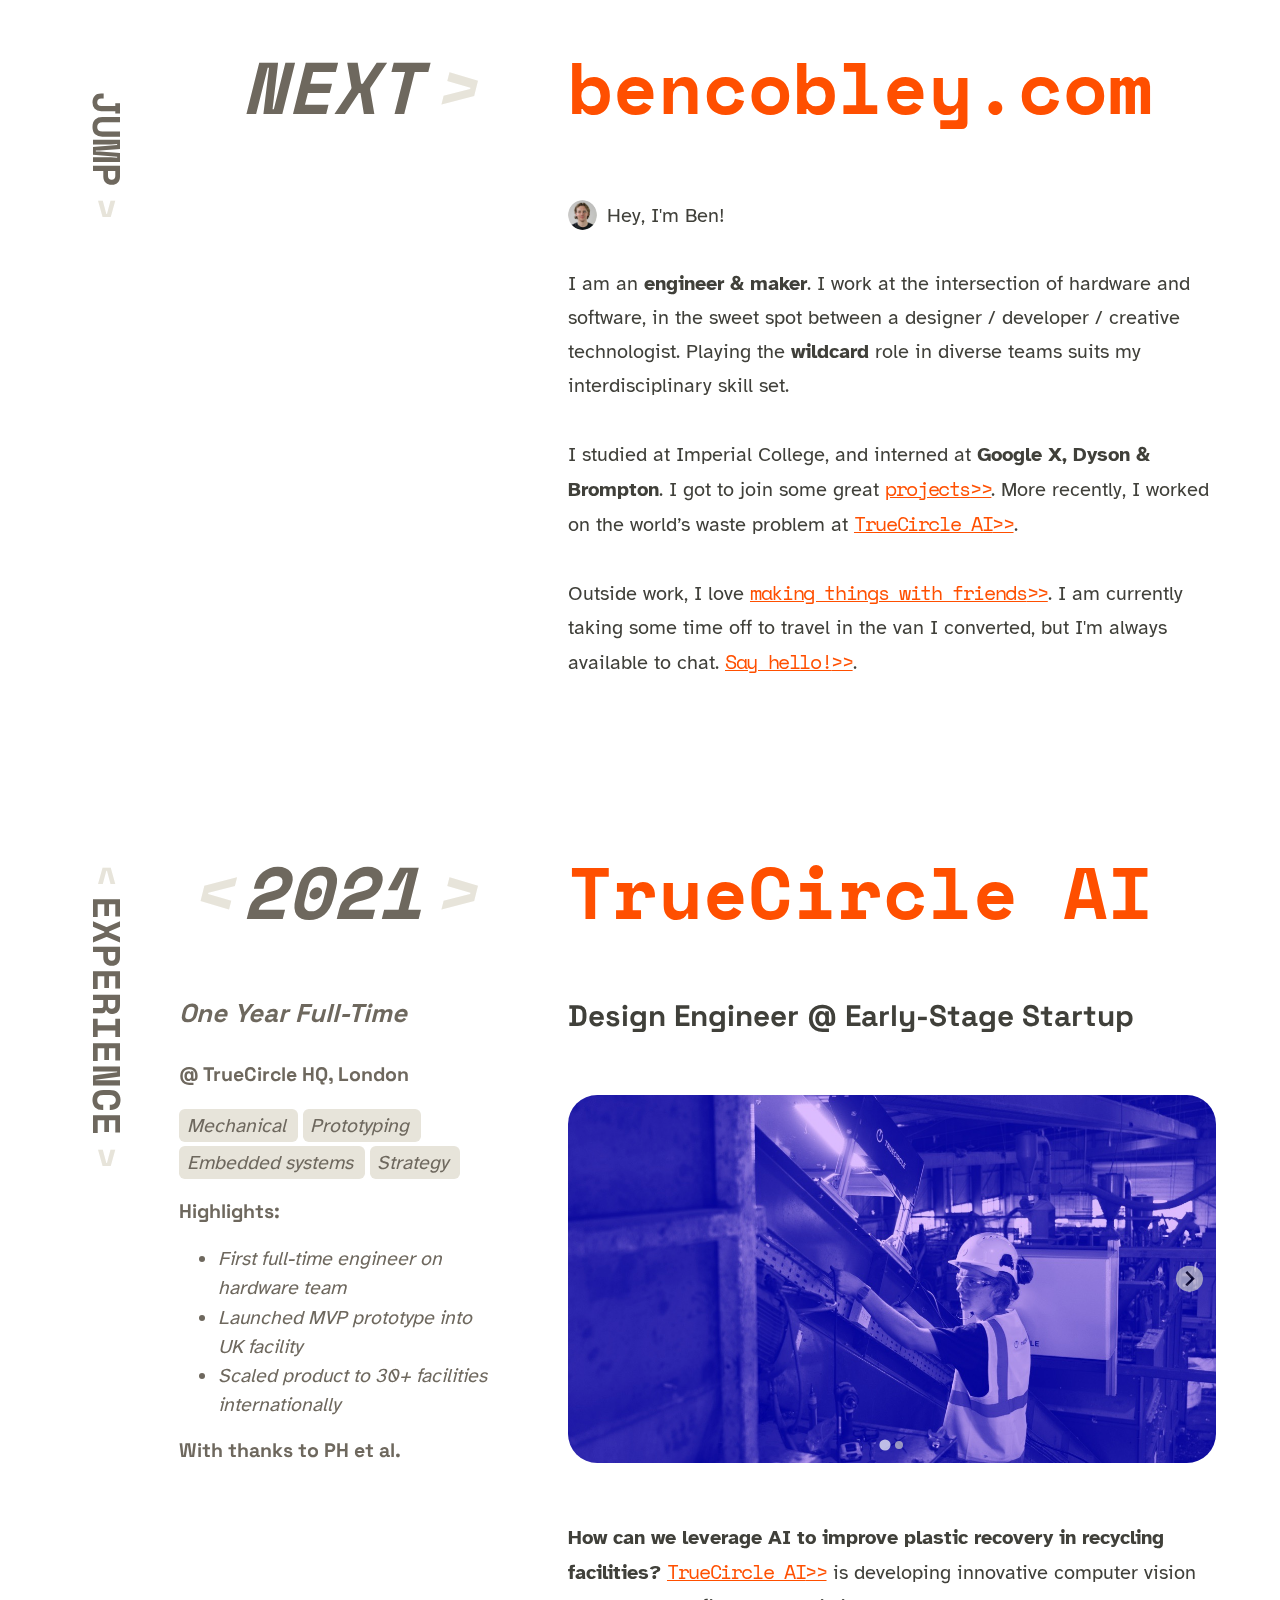
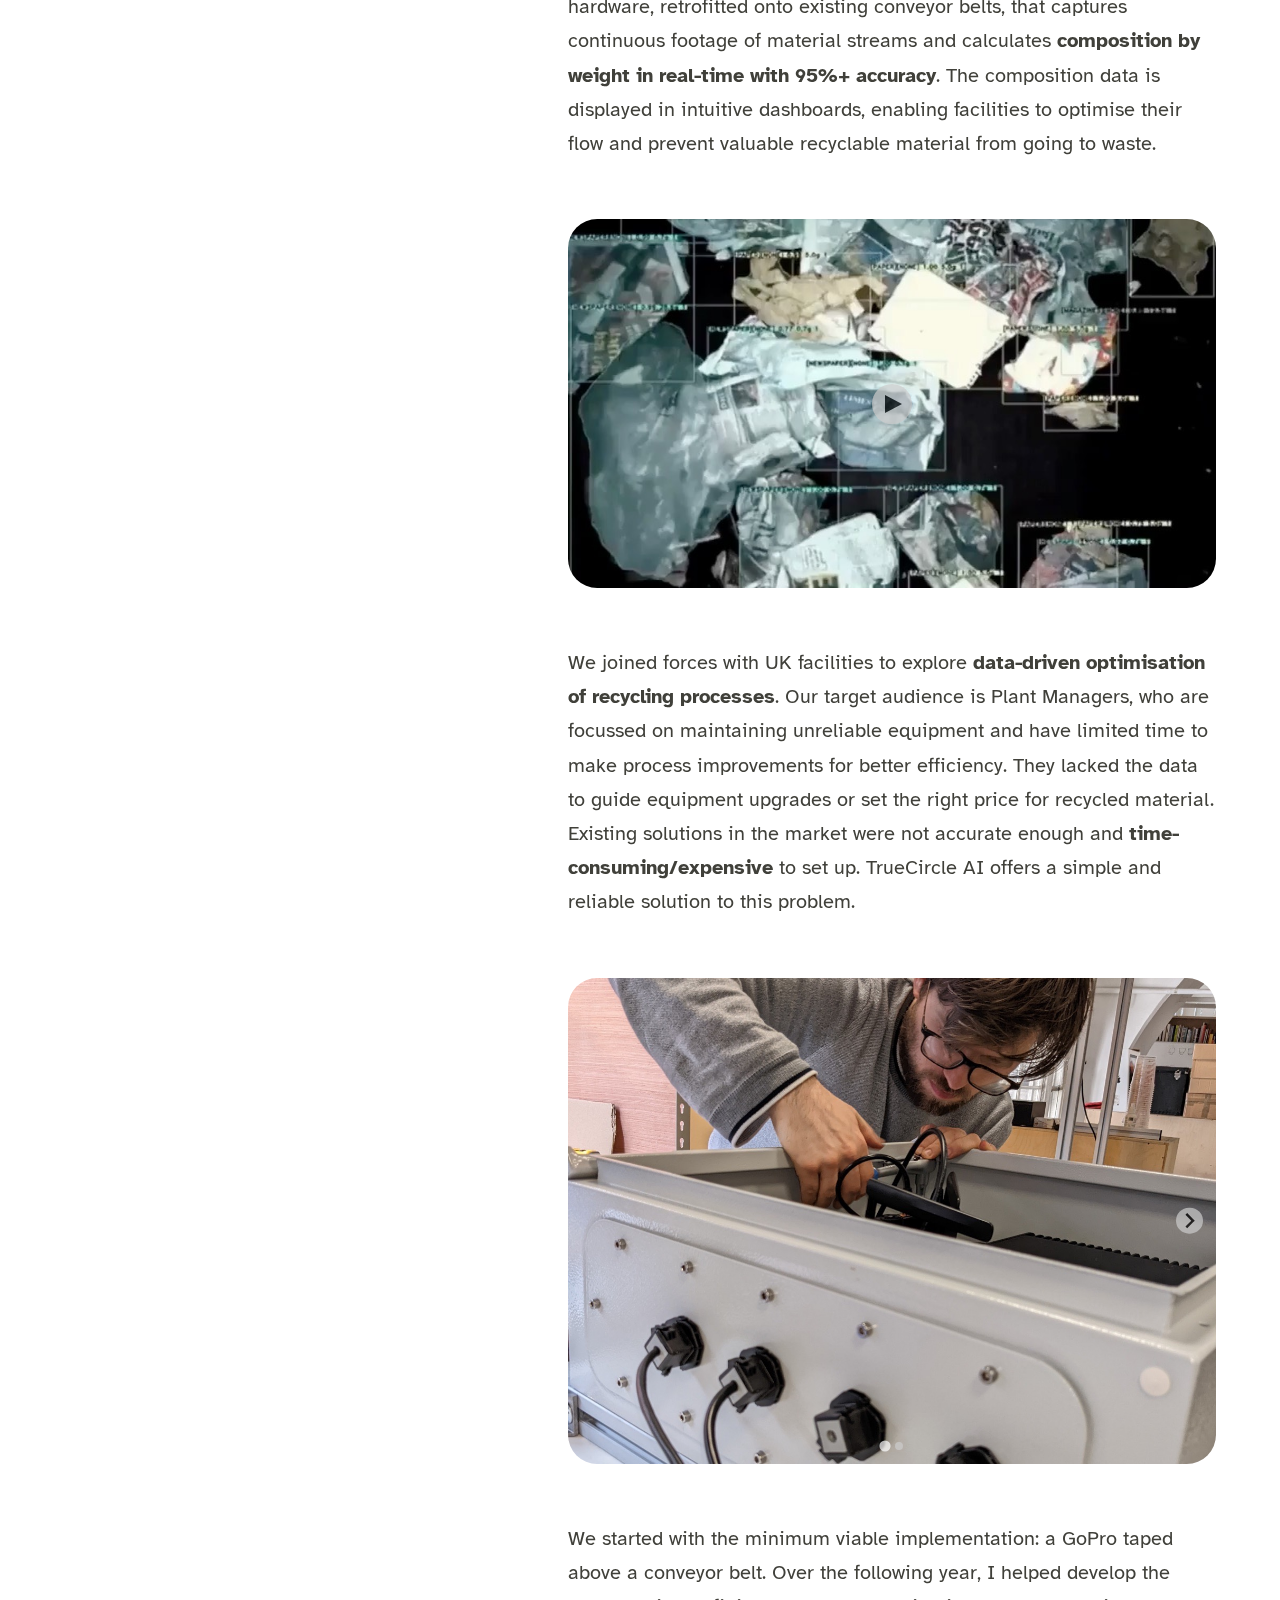
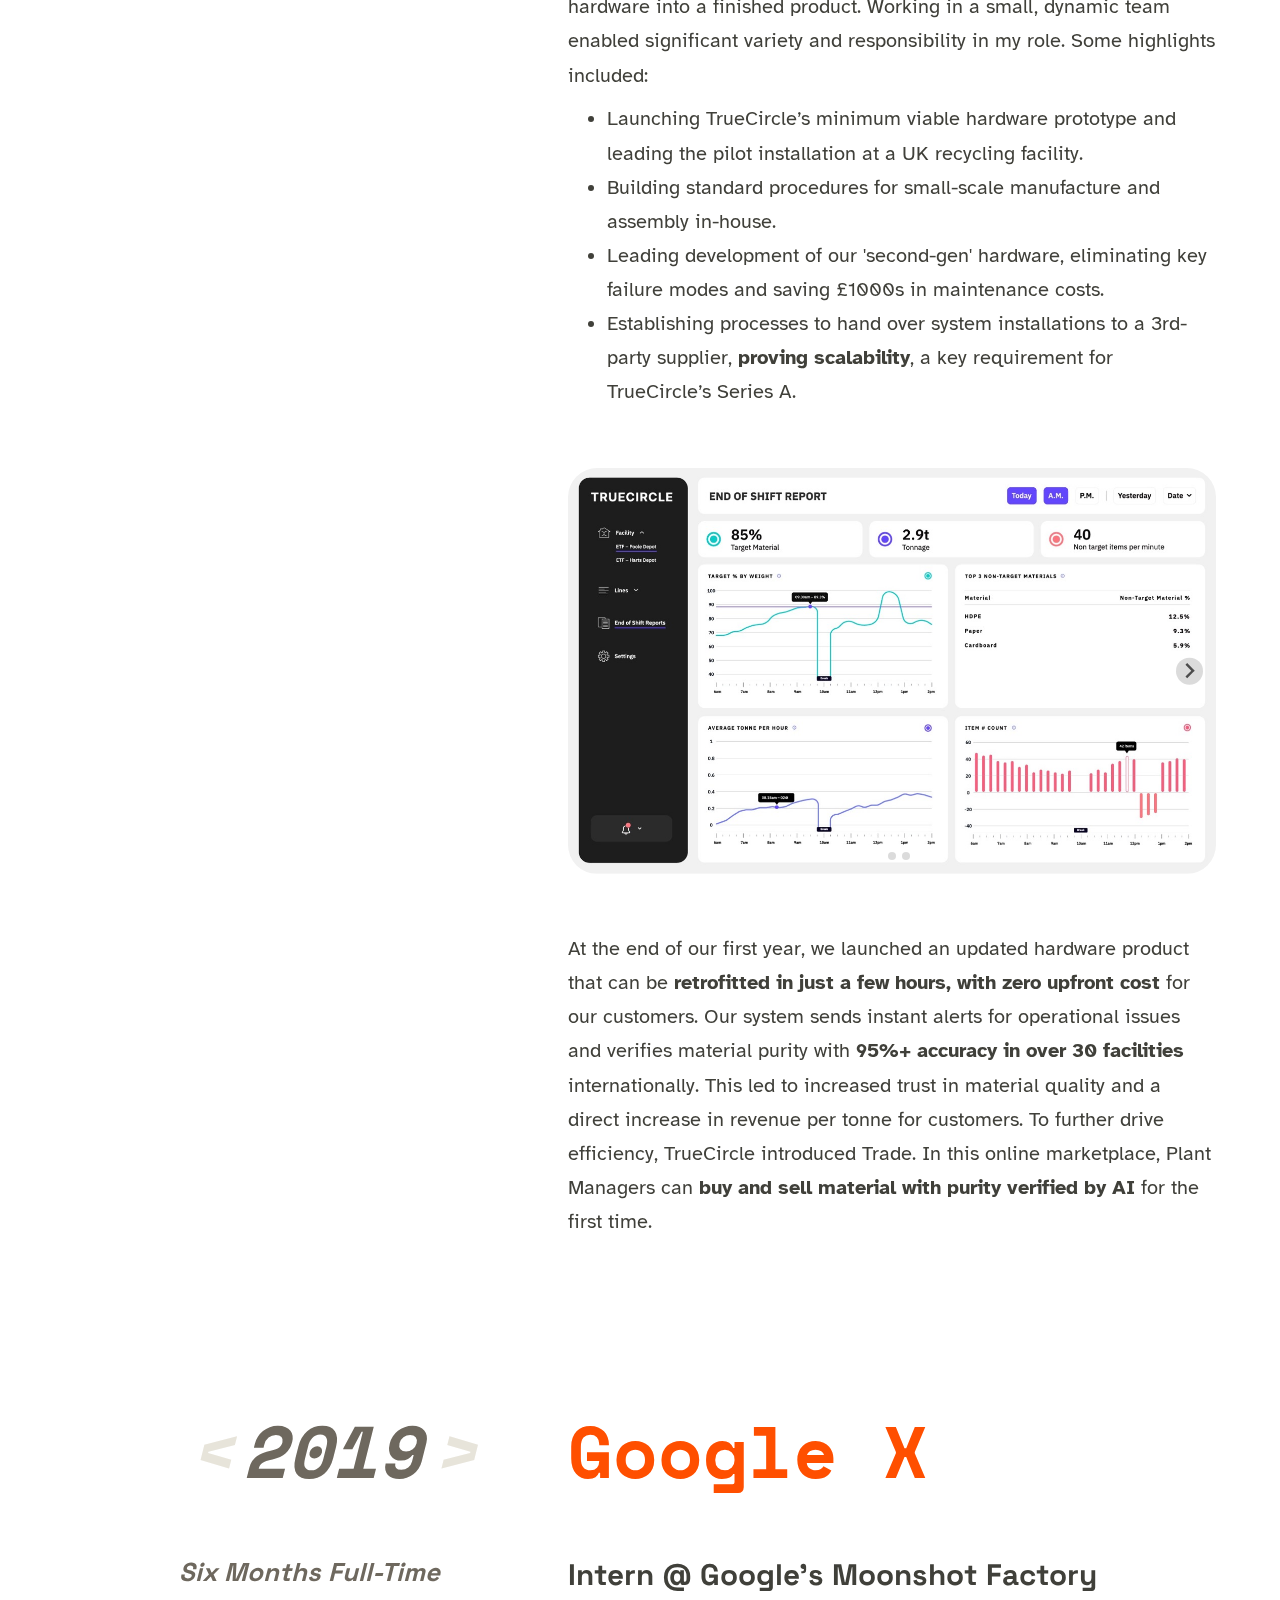
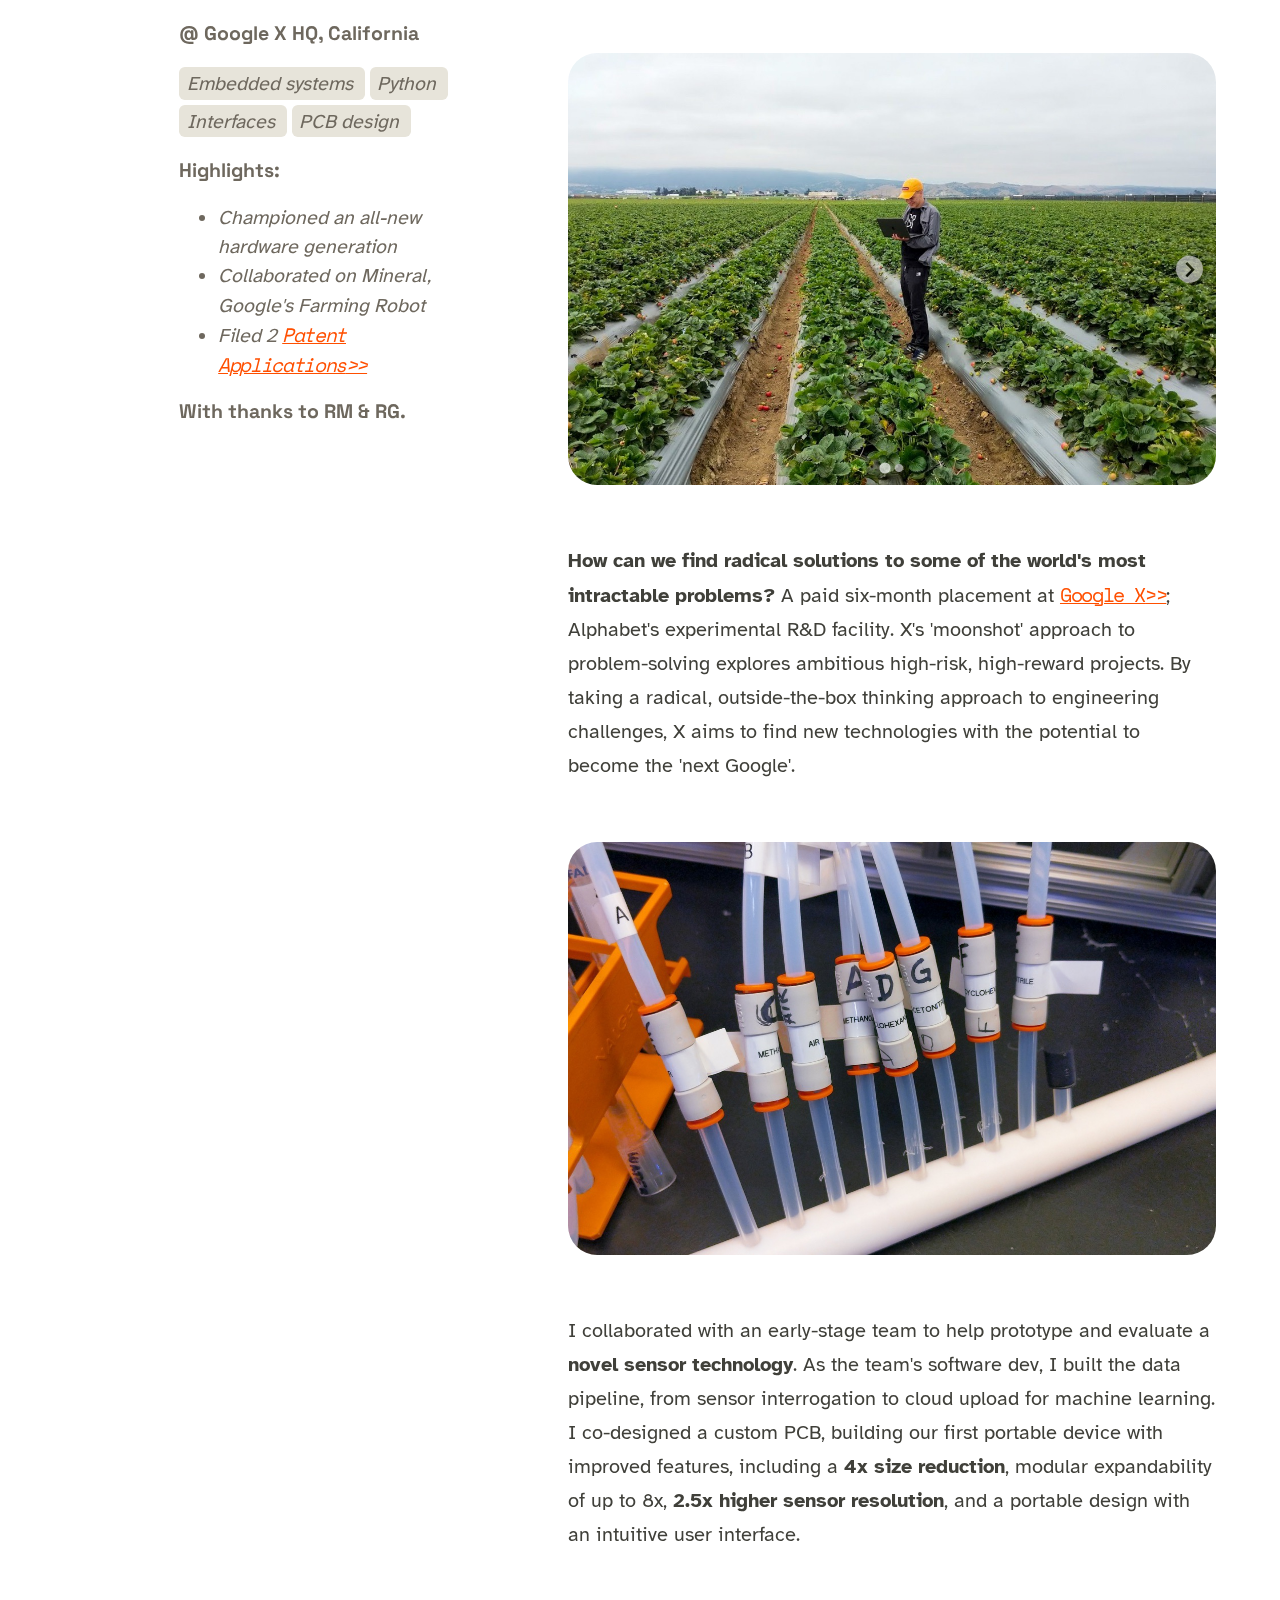
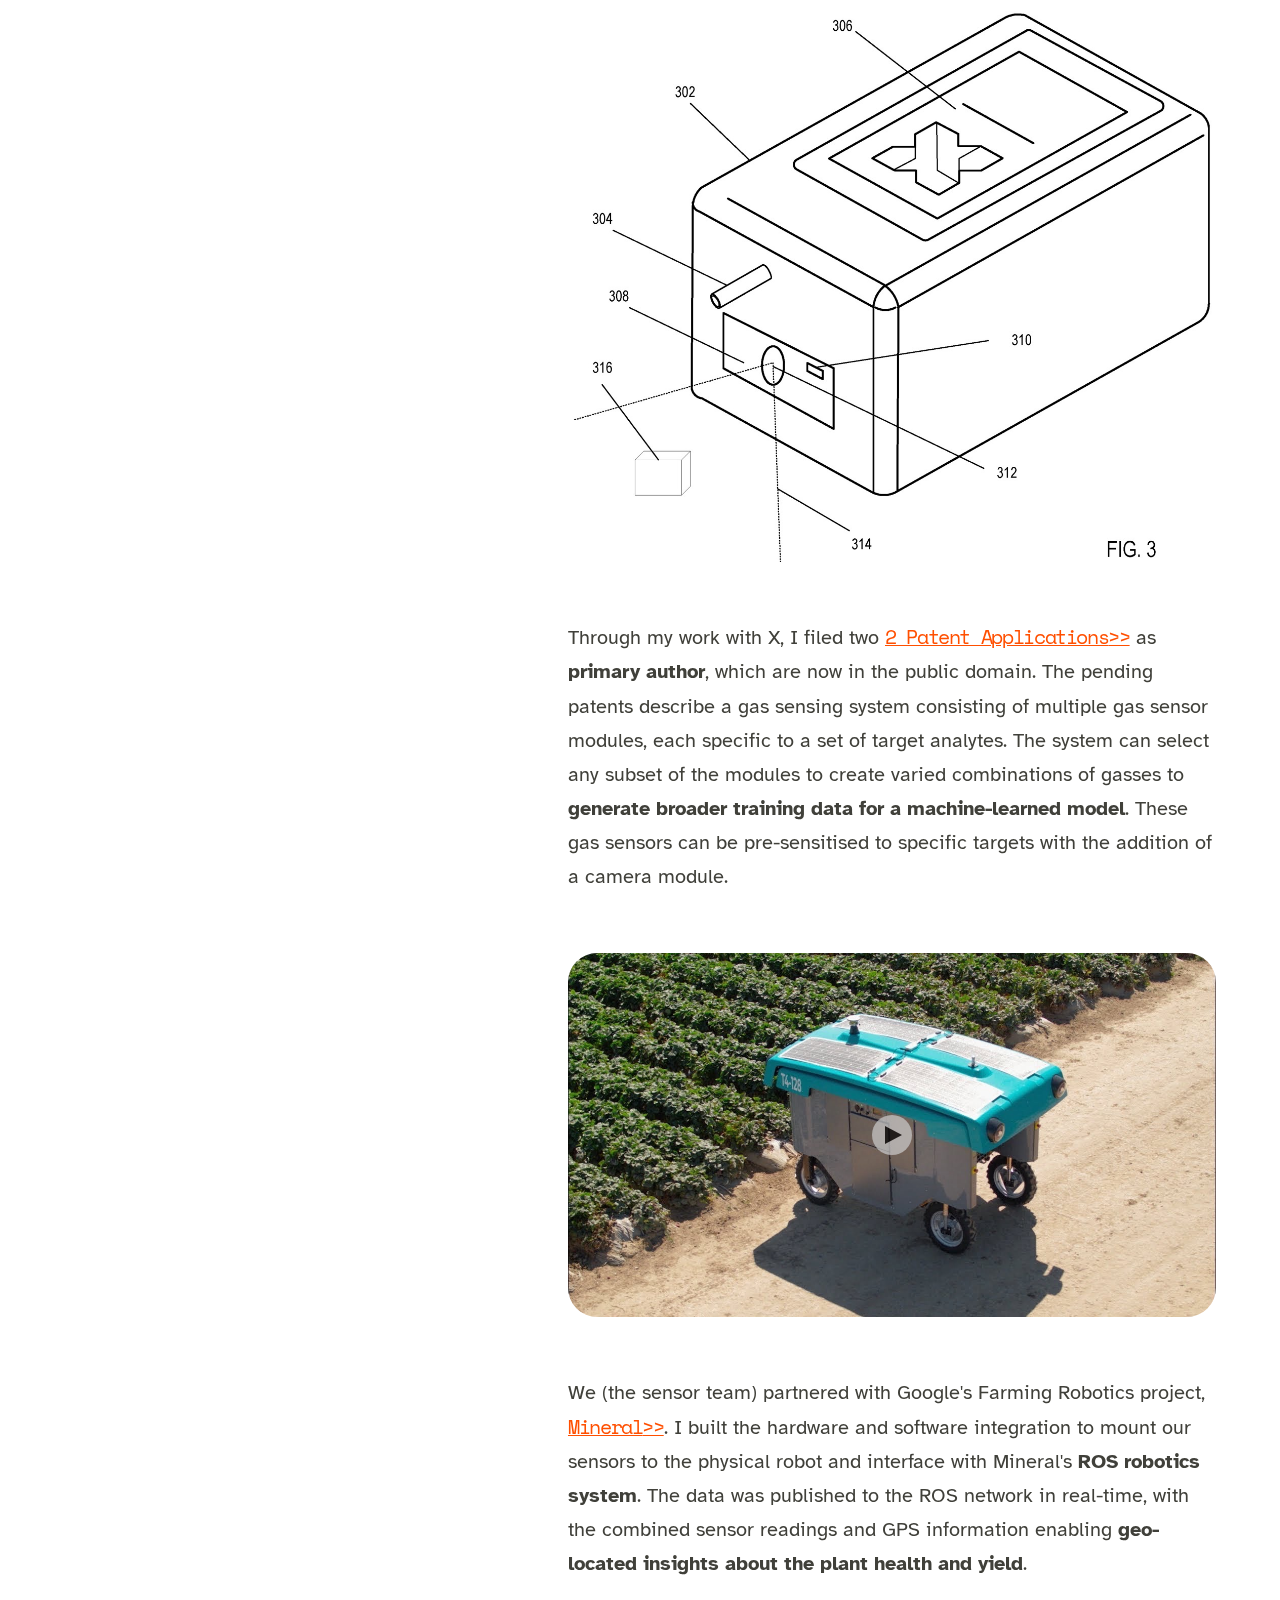
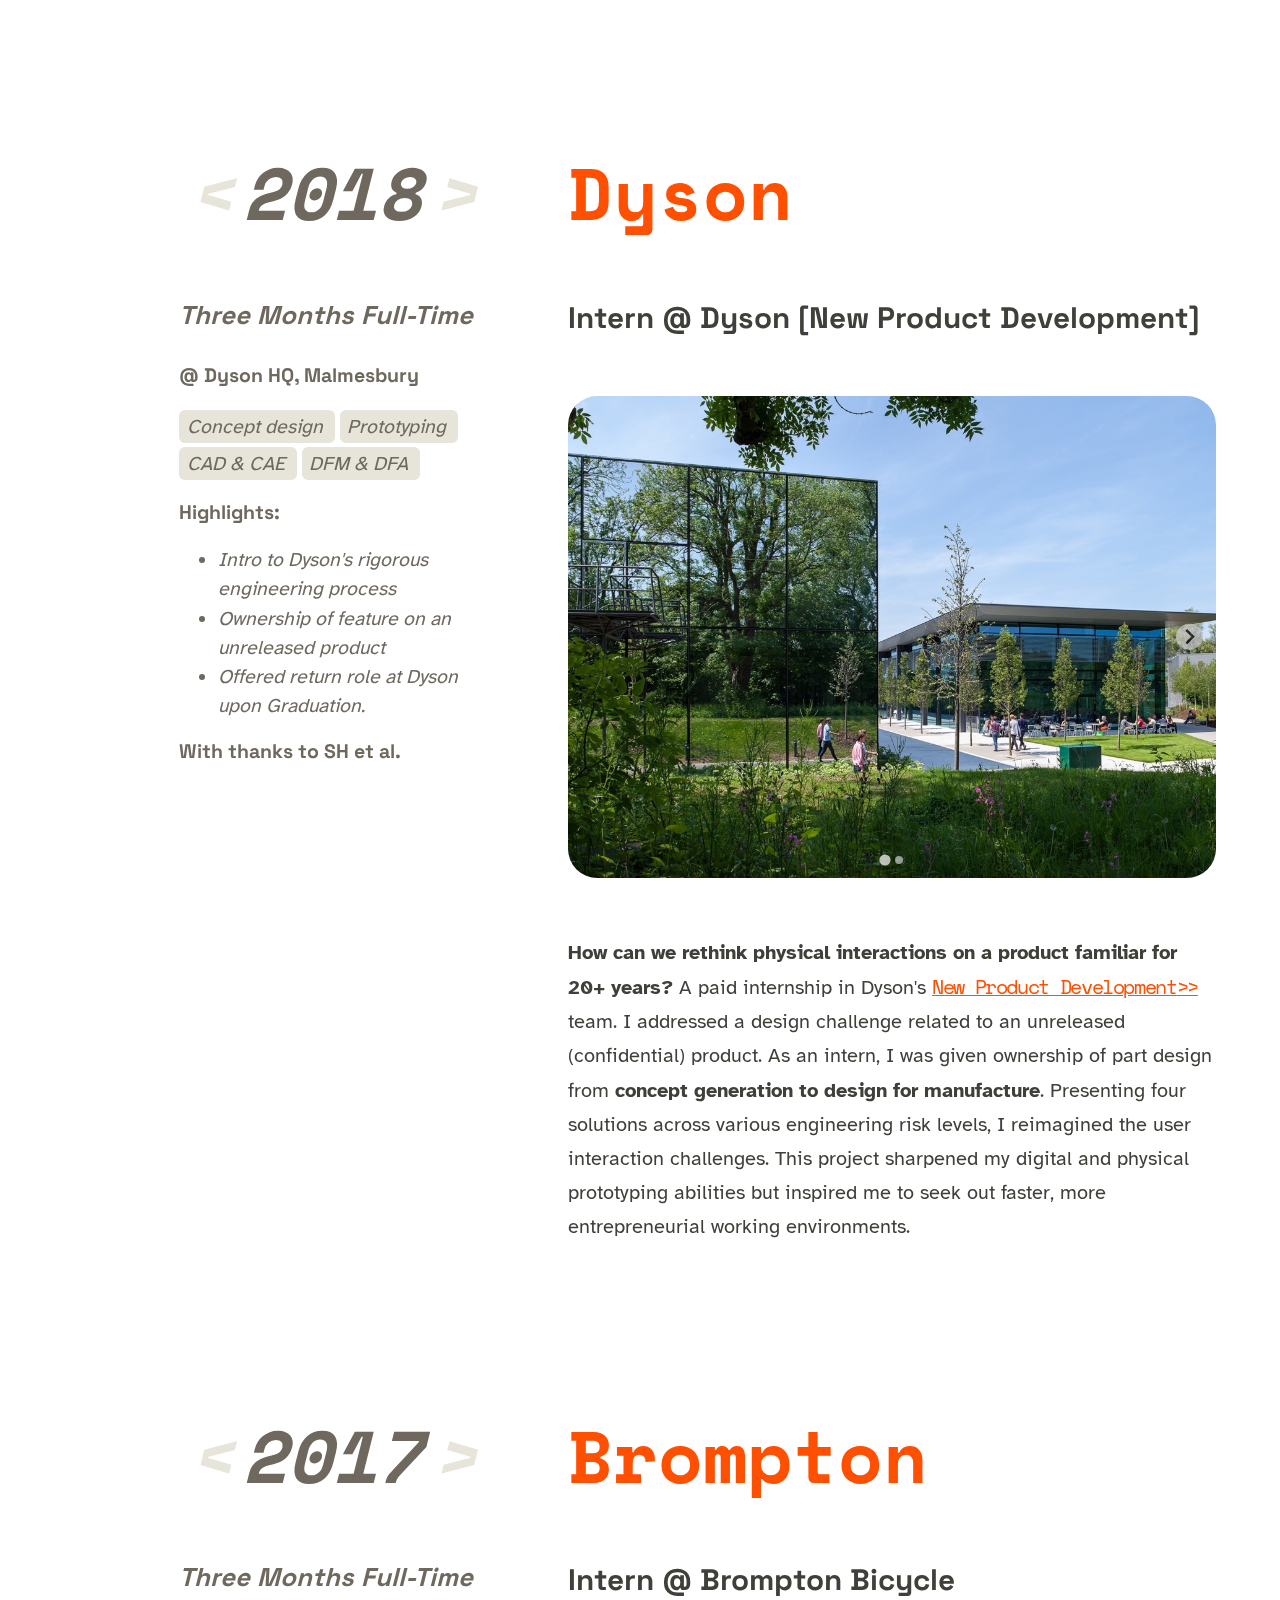
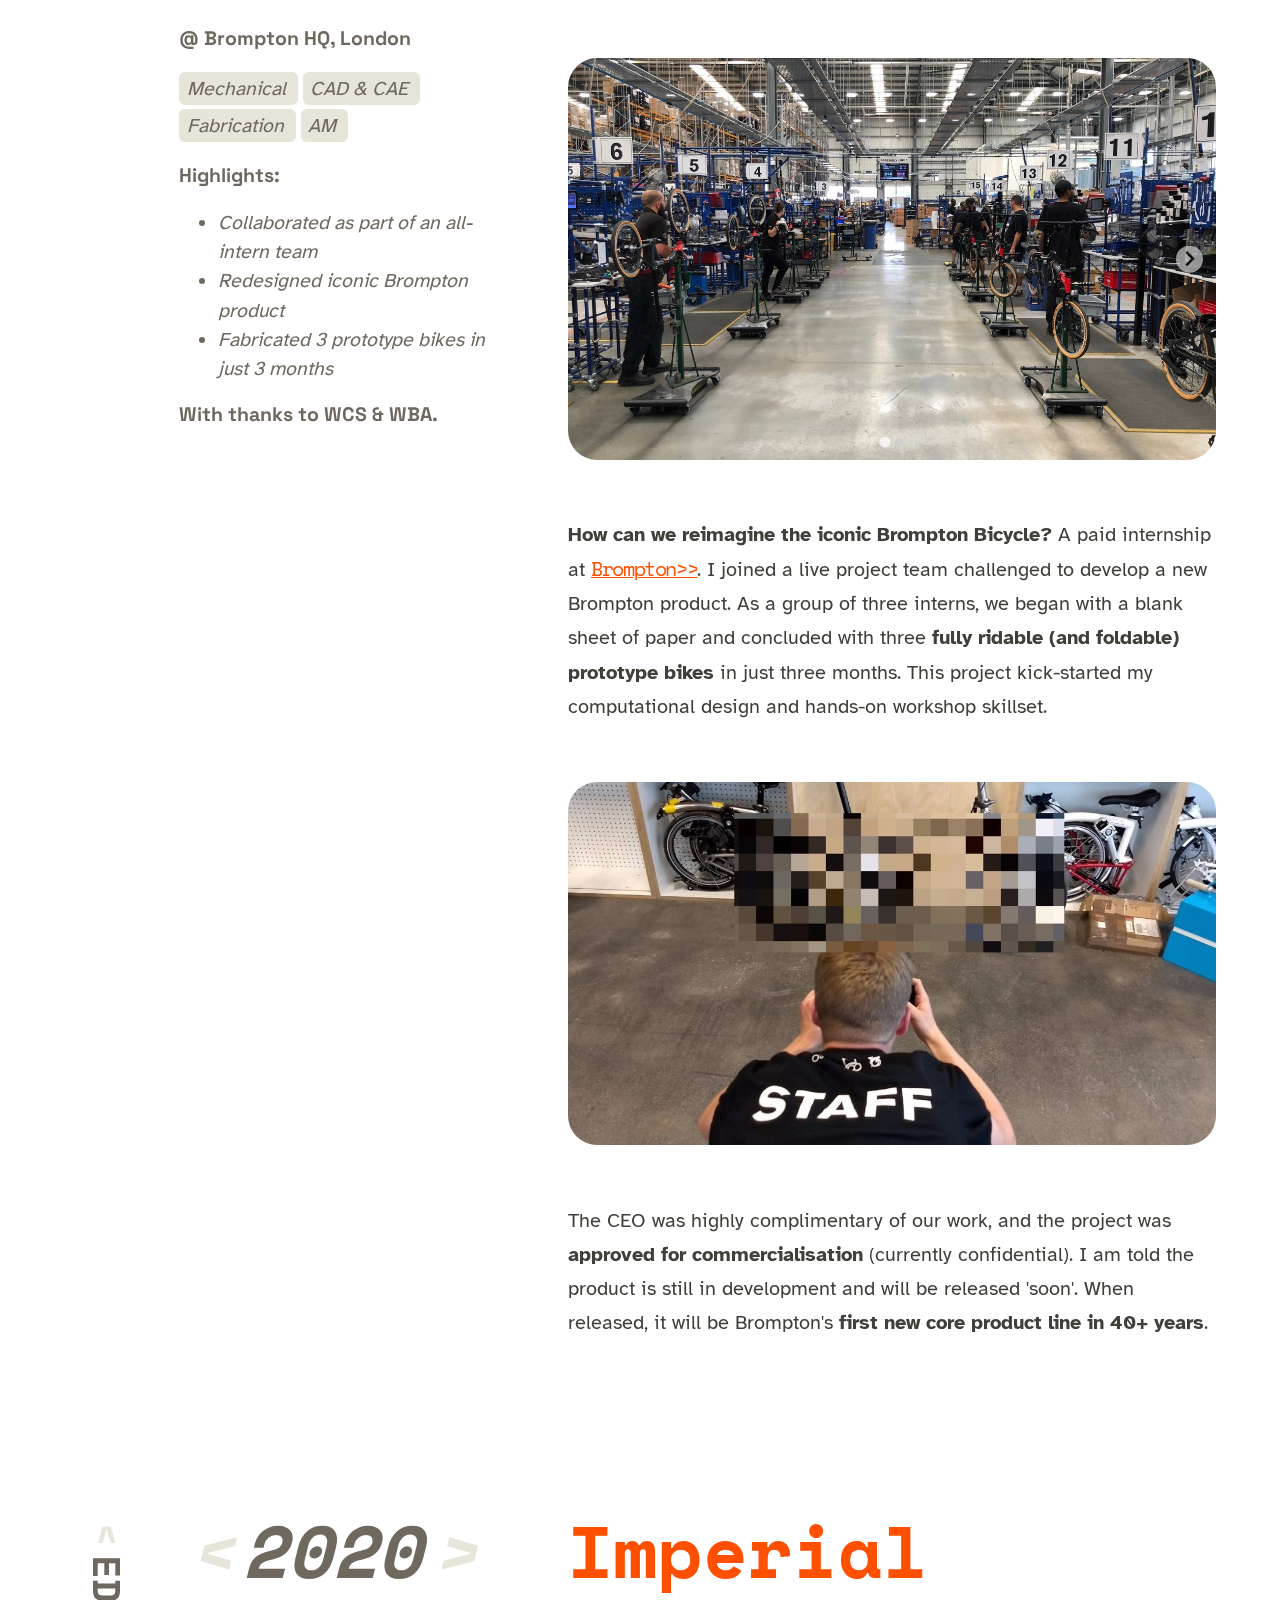
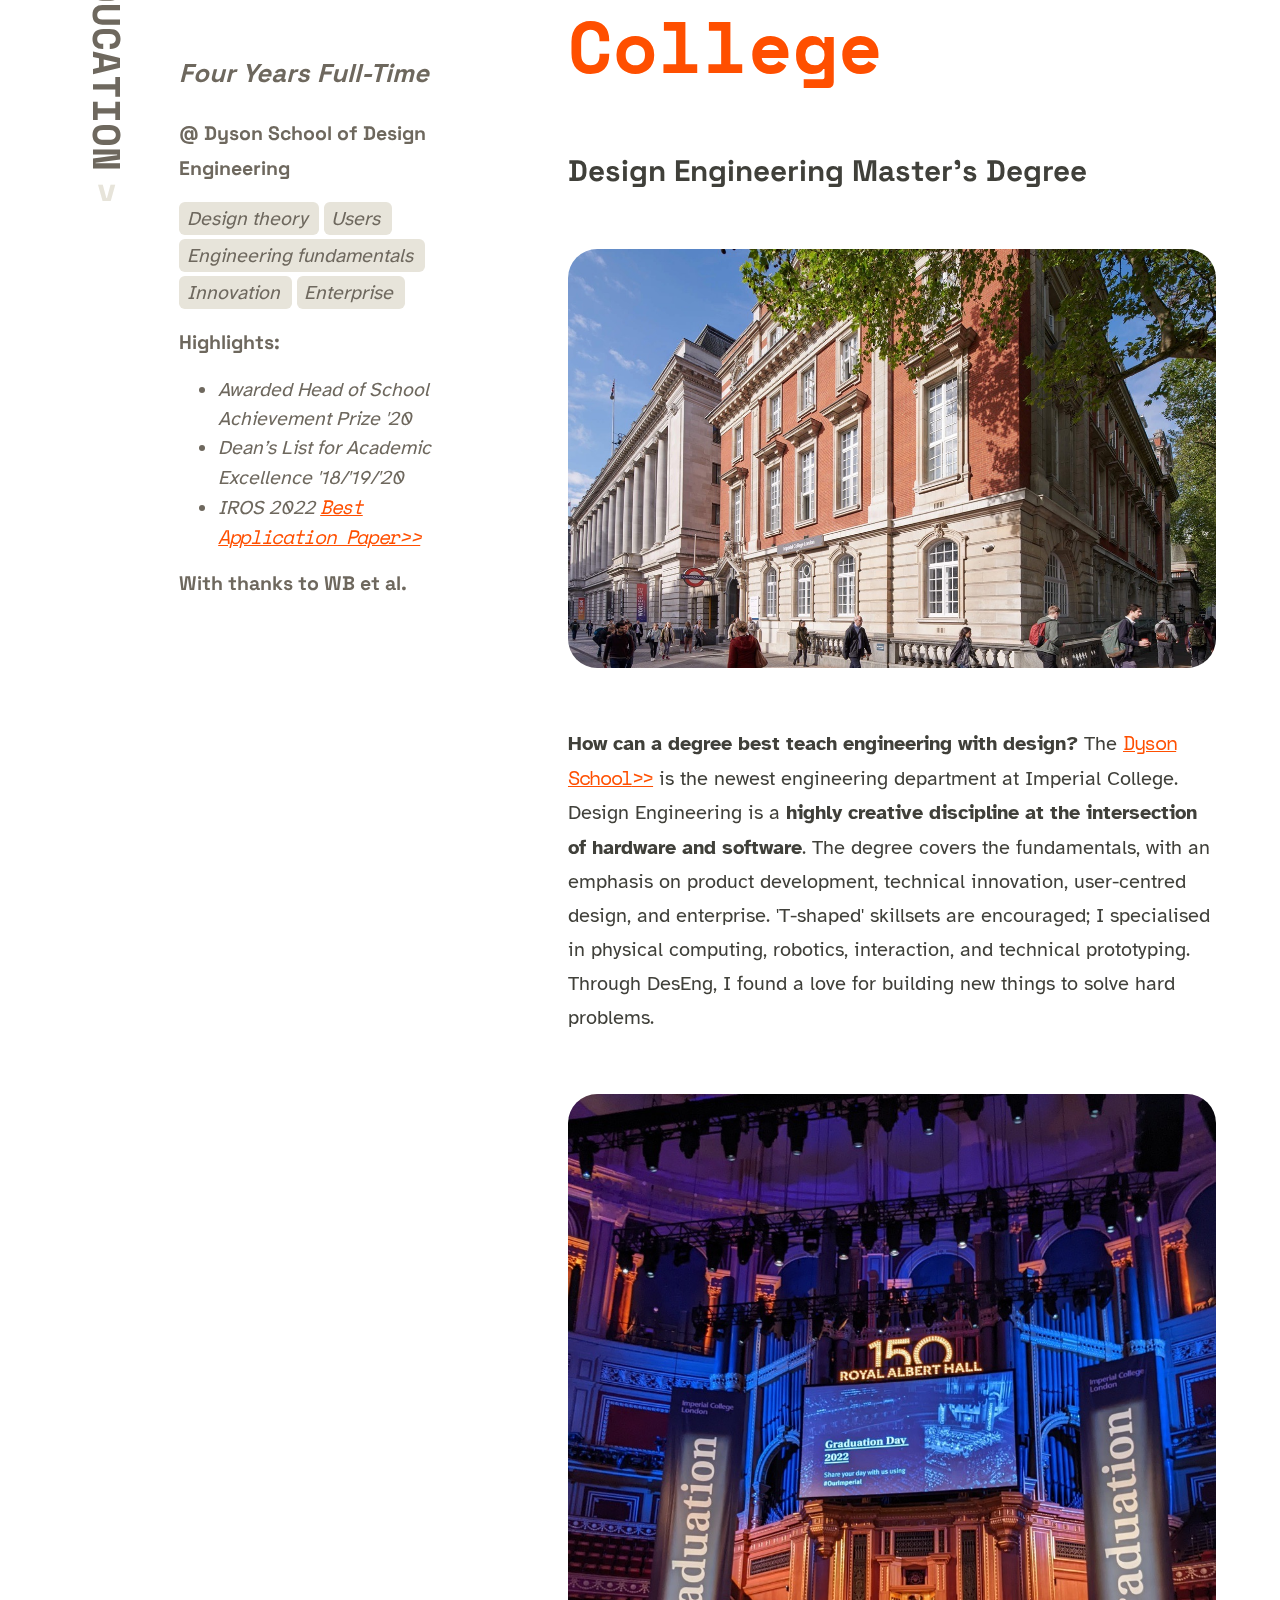
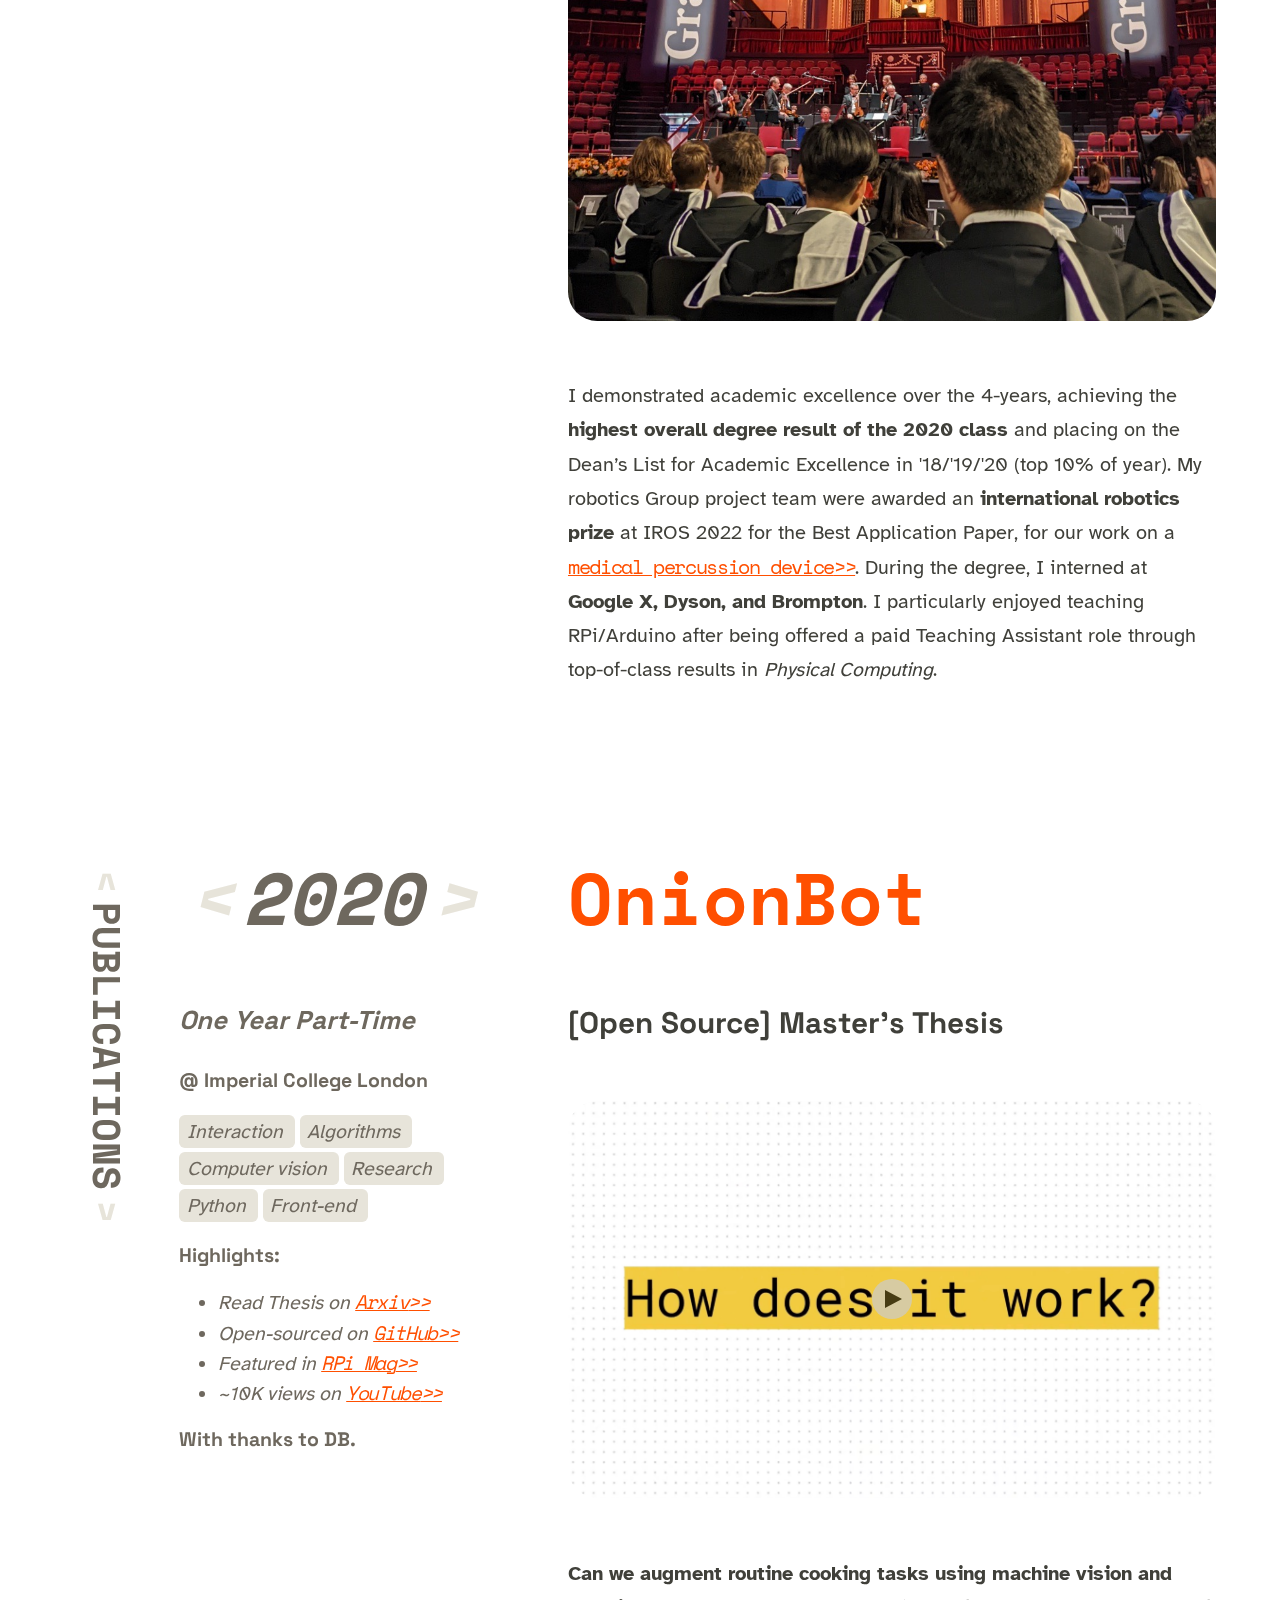
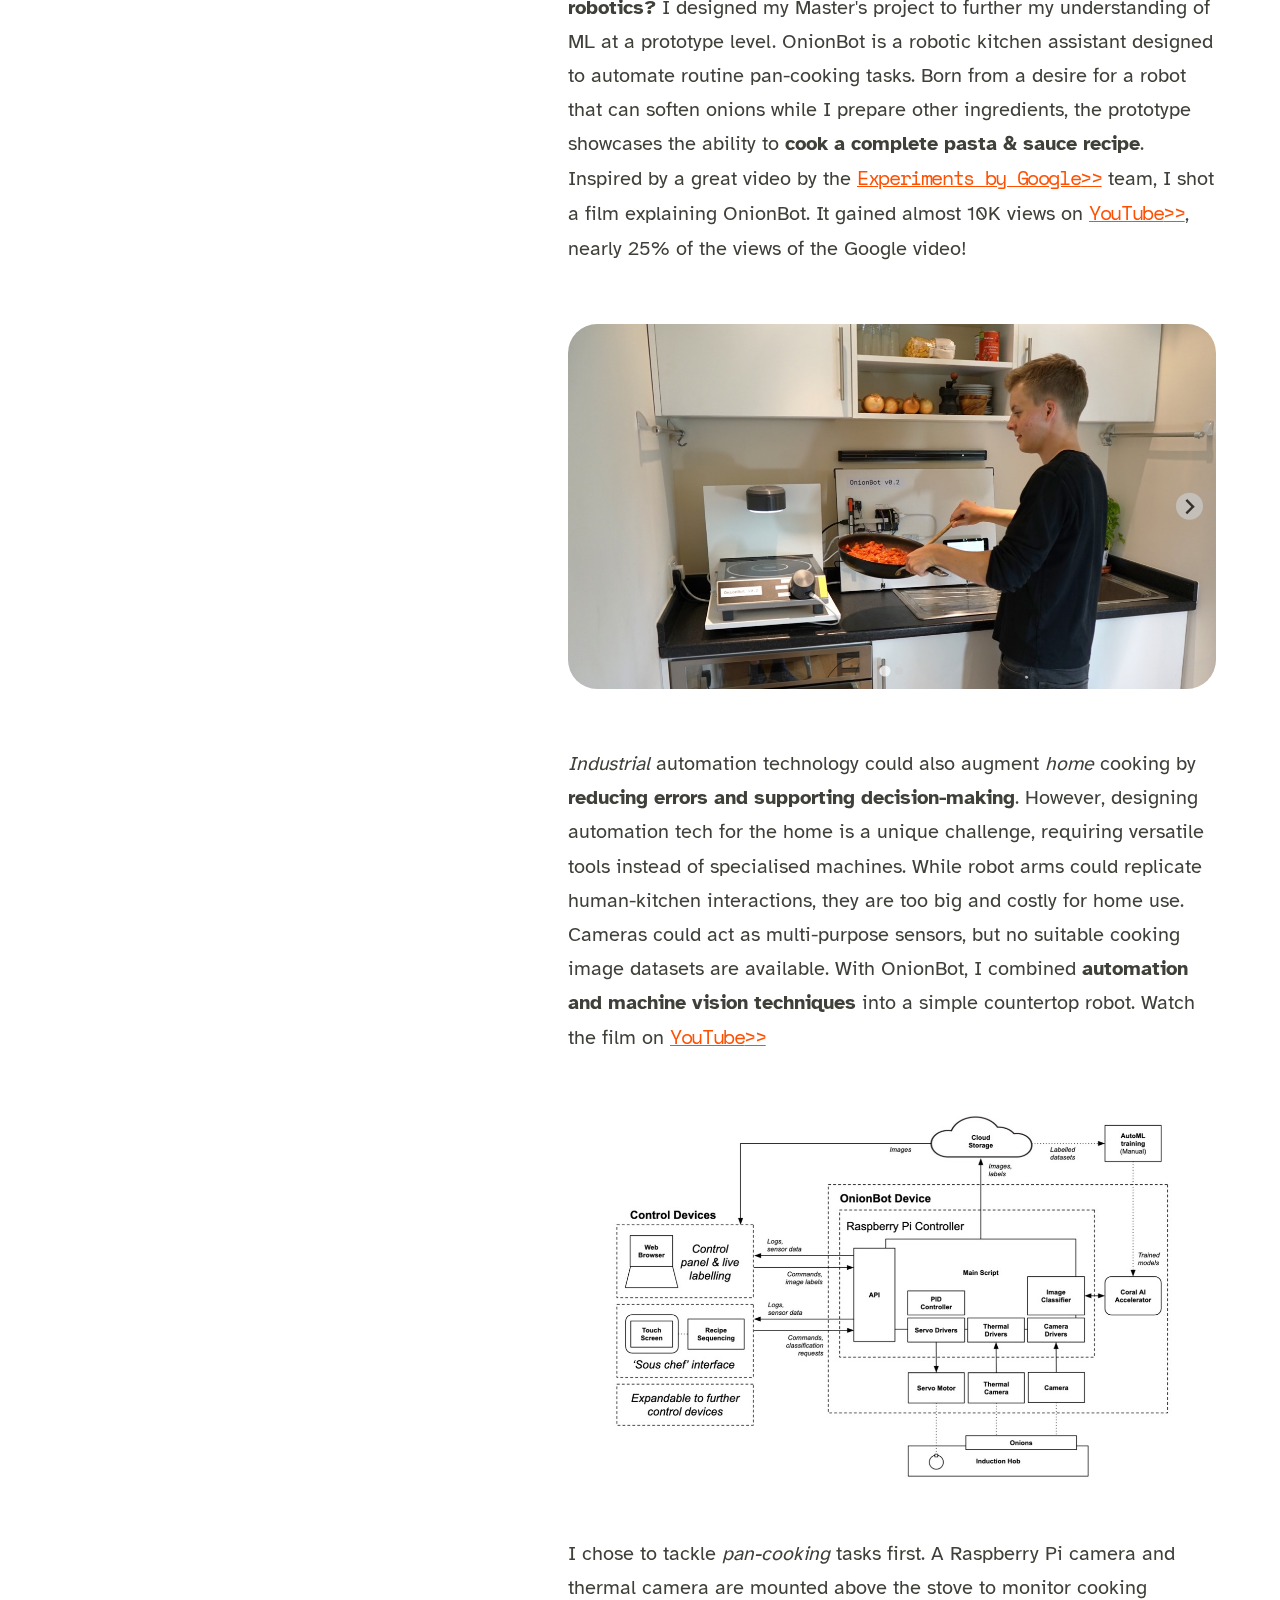
==== commit c16f4cab: "Update index.html" ====
--- a/index.html
+++ b/index.html
@@ -1,5 +1,3 @@
-
-
 <!DOCTYPE html>
 <html lang="en">
   <head>
@@ -24,1034 +22,1159 @@
     <script src="static/index.js"></script>
 
     <!-- Content generated by Jinja2 in timeline.html: -->
-    
-
-<!-- This timeline.html file extends the base.html file, and is where the timeline content is generated. 
+
+    <!-- This timeline.html file extends the base.html file, and is where the timeline content is generated. 
   The Jinja2 templating language is used to generate the HTML content from the data in the CSV files. -->
 
-
-
-<!-- THEME -->
-<div class="column">
-  <div class="row theme-row" id="Jump">
-    <div class="column theme-column">
-      <div class="theme-sticky">
-        <h1><a class="arrow up">&#60;</a>Jump<a class="arrow down">&#62;</a></h1>
+    <!-- THEME -->
+    <div class="column">
+      <div class="row theme-row" id="Jump">
+        <div class="column theme-column">
+          <div class="theme-sticky">
+            <h1><a class="arrow up">&#60;</a>Jump<a class="arrow down">&#62;</a></h1>
+          </div>
+        </div>
+        <!-- ARTICLES -->
+        <div class="column article-column">
+          <!-- ARTICLE -->
+          <div class="row article-row" id="Home">
+            <div class="article-sticky">
+              <h2 class="date"><a class="arrow left">&#60;</a>Next<a class="arrow right">&#62;</a></h2>
+              <h2 class="shorttitle"></h2>
+              <h4 class="duration"></h4>
+              <span class="location"></span>
+
+              <span class="skills"> </span>
+              <span class="heading"></span>
+              <span class="bullets">
+                <ul></ul>
+              </span>
+              <span class="thanks"></span>
+            </div>
+            <div class="article-body">
+              <h2 class="title">bencobley.com</h2>
+              <h3 class="subtitle"></h3>
+
+              <span class="text"
+                ><span class="home">
+                  <img class="me" src="static/img/me.png" />
+
+                  Hey, I'm Ben! <br /><br />
+                  I am an <b>engineer & maker</b>. I work at the intersection of hardware and software, in the sweet spot between a designer /
+                  developer / creative technologist. Playing the <b>wildcard</b> role in diverse teams suits my interdisciplinary skill set.
+                  <br /><br />
+                  I studied at Imperial College, and interned at <b>Google X, Dyson & Brompton</b>. I got to join some great
+                  <a href="#Experience">projects</a>. More recently, I worked on the world’s waste problem at <a href="#TrueCircle">TrueCircle AI</a>.
+                  <br /><br />
+                  Outside work, I love <a href="#Projects">making things with friends</a>. I am currently taking some time off to travel in the van I
+                  converted, but I'm always available to chat. <a href="mailto:ben.cobley@gmail.com">Say hello!</a>.
+                </span></span
+              >
+            </div>
+          </div>
+        </div>
       </div>
     </div>
-    <!-- ARTICLES -->
-    <div class="column article-column">
-      
-      <!-- ARTICLE -->
-      <div class="row article-row" id="Home">
-        <div class="article-sticky">
-          <h2 class="date"><a class="arrow left">&#60;</a>Next<a class="arrow right">&#62;</a></h2>
-          <h2 class="shorttitle"></h2>
-          <h4 class="duration"></h4>
-          <span class="location"></span>
-
-          <span class="skills">
-            
-          </span>
-          <span class="heading"></span>
-          <span class="bullets">
-            <ul>
-              
-            </ul>
-          </span>
-          <span class="thanks"></span>
+
+    <!-- THEME -->
+    <div class="column">
+      <div class="row theme-row" id="Experience">
+        <div class="column theme-column">
+          <div class="theme-sticky">
+            <h1><a class="arrow up">&#60;</a>Experience<a class="arrow down">&#62;</a></h1>
+          </div>
         </div>
-        <div class="article-body">
-          <h2 class="title">bencobley.com</h2>
-          <h3 class="subtitle"></h3>
-
-            
-          <span class="text"><span class="home">
-
-<img class="me" src="static/img/me.png" />
-
-Hey, I'm Ben! <br /><br />
-            I am an <b>engineer & maker</b>.  I work at the intersection of hardware and software, in the sweet spot between a designer / developer / creative technologist. Playing the
-            <b>wildcard</b> role in diverse teams suits my interdisciplinary skill set. <br /><br />
-            I studied at Imperial College, and interned at <b>Google X, Dyson & Brompton</b>. I got to join some great
-            <a href="#Experience">projects</a>. More recently, I worked on the world’s waste problem at
-            <a href="#TrueCircle">TrueCircle AI</a>. <br /><br />
-            I am due to start a new role in the climate-tech space at the end of June, stay tuned! <br /><br />
-            Outside work, I love <a href="#Projects">making things with friends</a>. I am currently taking some time off to travel in the van I
-            converted, but I'm always available to chat. <a href="mailto:ben.cobley@gmail.com">Say hello!</a>.
-
-</span></span>
-           
+        <!-- ARTICLES -->
+        <div class="column article-column">
+          <!-- ARTICLE -->
+          <div class="row article-row" id="TrueCircle">
+            <div class="article-sticky">
+              <h2 class="date"><a class="arrow left">&#60;</a>2021<a class="arrow right">&#62;</a></h2>
+              <h2 class="shorttitle">TrueCircle</h2>
+              <h4 class="duration">One Year Full-Time</h4>
+              <span class="location">@ TrueCircle HQ, London</span>
+
+              <span class="skills">
+                <span class="skill"><span class="skill">Mechanical</span></span>
+
+                <span class="skill"><span class="skill">Prototyping</span></span>
+
+                <span class="skill"><span class="skill">Embedded systems</span></span>
+
+                <span class="skill"><span class="skill">Strategy</span></span>
+              </span>
+              <span class="heading">Highlights:</span>
+              <span class="bullets">
+                <ul>
+                  <li>First full-time engineer on hardware team</li>
+
+                  <li>Launched MVP prototype into UK facility</li>
+
+                  <li>Scaled product to 30+ facilities internationally</li>
+                </ul>
+              </span>
+              <span class="thanks">With thanks to PH et al.</span>
+            </div>
+            <div class="article-body">
+              <h2 class="title">TrueCircle AI</h2>
+              <h3 class="subtitle">Design Engineer @ Early-Stage Startup</h3>
+
+              <div class="splide">
+                <div class="splide__track">
+                  <ul class="splide__list">
+                    <li class="splide__slide"><img data-splide-lazy="static/img/TrueCircle_1a.jpeg" /></li>
+                    <li class="splide__slide"><img data-splide-lazy="static/img/TrueCircle_1b.jpeg" /></li>
+                  </ul>
+                </div>
+              </div>
+
+              <span class="text"
+                ><b>How can we leverage AI to improve plastic recovery in recycling facilities?</b>
+                <a href="https://www.truecircle.ai/">TrueCircle AI</a> is developing innovative computer vision hardware, retrofitted onto existing
+                conveyor belts, that captures continuous footage of material streams and calculates
+                <b>composition by weight in real-time with 95%+ accuracy</b>. The composition data is displayed in intuitive dashboards, enabling
+                facilities to optimise their flow and prevent valuable recyclable material from going to waste.</span
+              >
+
+              <div class="splide">
+                <div class="splide__track">
+                  <ul class="splide__list">
+                    <li class="splide__slide" data-splide-html-video="static/img/TrueCircle_2.mp4"><img src="static/img/TrueCircle_2.jpeg" /></li>
+                  </ul>
+                </div>
+              </div>
+
+              <span class="text"
+                >We joined forces with UK facilities to explore <b>data-driven optimisation of recycling processes</b>. Our target audience is Plant
+                Managers, who are focussed on maintaining unreliable equipment and have limited time to make process improvements for better
+                efficiency. They lacked the data to guide equipment upgrades or set the right price for recycled material. Existing solutions in the
+                market were not accurate enough and <b> time-consuming/expensive </b> to set up. TrueCircle AI offers a simple and reliable solution
+                to this problem.</span
+              >
+
+              <div class="splide">
+                <div class="splide__track">
+                  <ul class="splide__list">
+                    <li class="splide__slide"><img data-splide-lazy="static/img/TrueCircle_3a.jpeg" /></li>
+                    <li class="splide__slide"><img data-splide-lazy="static/img/TrueCircle_3b.jpeg" /></li>
+                  </ul>
+                </div>
+              </div>
+
+              <span class="text"
+                >We started with the minimum viable implementation: a GoPro taped above a conveyor belt. Over the following year, I helped develop the
+                hardware into a finished product. Working in a small, dynamic team enabled significant variety and responsibility in my role. Some
+                highlights included:
+                <ul>
+                  <li>Launching TrueCircle’s minimum viable hardware prototype and leading the pilot installation at a UK recycling facility.</li>
+                  <li>Building standard procedures for small-scale manufacture and assembly in-house.</li>
+                  <li>Leading development of our 'second-gen' hardware, eliminating key failure modes and saving £1000s in maintenance costs.</li>
+                  <li>
+                    Establishing processes to hand over system installations to a 3rd-party supplier, <b>proving scalability</b>, a key requirement
+                    for TrueCircle’s Series A.
+                  </li>
+                </ul></span
+              >
+
+              <div class="splide">
+                <div class="splide__track">
+                  <ul class="splide__list">
+                    <li class="splide__slide"><img data-splide-lazy="static/img/TrueCircle_4a.jpeg" /></li>
+                    <li class="splide__slide"><img data-splide-lazy="static/img/TrueCircle_4b.jpeg" /></li>
+                    <li class="splide__slide"><img data-splide-lazy="static/img/TrueCircle_4c.jpeg" /></li>
+                  </ul>
+                </div>
+              </div>
+
+              <span class="text"
+                >At the end of our first year, we launched an updated hardware product that can be
+                <b>retrofitted in just a few hours, with zero upfront cost</b> for our customers. Our system sends instant alerts for operational
+                issues and verifies material purity with <b>95%+ accuracy in over 30 facilities</b> internationally. This led to increased trust in
+                material quality and a direct increase in revenue per tonne for customers. To further drive efficiency, TrueCircle introduced Trade.
+                In this online marketplace, Plant Managers can <b>buy and sell material with purity verified by AI </b> for the first time.</span
+              >
+            </div>
+          </div>
+
+          <!-- ARTICLE -->
+          <div class="row article-row" id="GoogleX">
+            <div class="article-sticky">
+              <h2 class="date"><a class="arrow left">&#60;</a>2019<a class="arrow right">&#62;</a></h2>
+              <h2 class="shorttitle">Google X</h2>
+              <h4 class="duration">Six Months Full-Time</h4>
+              <span class="location">@ Google X HQ, California</span>
+
+              <span class="skills">
+                <span class="skill"><span class="skill">Embedded systems</span></span>
+
+                <span class="skill"><span class="skill">Python</span></span>
+
+                <span class="skill"><span class="skill">Interfaces</span></span>
+
+                <span class="skill"><span class="skill">PCB design</span></span>
+              </span>
+              <span class="heading">Highlights:</span>
+              <span class="bullets">
+                <ul>
+                  <li>Championed an all-new hardware generation</li>
+
+                  <li>Collaborated on Mineral, Google's Farming Robot</li>
+
+                  <li>Filed 2 <a href="https://patents.google.com/?inventor=bennet+cobley&oq=bennet+cobley"> Patent Applications</a></li>
+                </ul>
+              </span>
+              <span class="thanks">With thanks to RM &amp; RG.</span>
+            </div>
+            <div class="article-body">
+              <h2 class="title">Google X</h2>
+              <h3 class="subtitle">Intern @ Google&#39;s Moonshot Factory</h3>
+
+              <div class="splide">
+                <div class="splide__track">
+                  <ul class="splide__list">
+                    <li class="splide__slide"><img data-splide-lazy="static/img/GoogleX_1a.jpeg" /></li>
+                    <li class="splide__slide"><img data-splide-lazy="static/img/GoogleX_1b.jpeg" /></li>
+                  </ul>
+                </div>
+              </div>
+
+              <span class="text"
+                ><b>How can we find radical solutions to some of the world's most intractable problems?</b> A paid six-month placement at
+                <a href="https://x.company/">Google X</a>; Alphabet's experimental R&amp;D facility. X's 'moonshot' approach to problem-solving
+                explores ambitious high-risk, high-reward projects. By taking a radical, outside-the-box thinking approach to engineering challenges,
+                X aims to find new technologies with the potential to become the 'next Google'.</span
+              >
+
+              <div class="splide">
+                <div class="splide__track">
+                  <ul class="splide__list">
+                    <li class="splide__slide"><img data-splide-lazy="static/img/GoogleX_2.jpeg" /></li>
+                  </ul>
+                </div>
+              </div>
+
+              <span class="text"
+                >I collaborated with an early-stage team to help prototype and evaluate a <b>novel sensor technology</b>. As the team's software dev,
+                I built the data pipeline, from sensor interrogation to cloud upload for machine learning. I co-designed a custom PCB, building our
+                first portable device with improved features, including a <b>4x size reduction</b>, modular expandability of up to 8x,
+                <b>2.5x higher sensor resolution</b>, and a portable design with an intuitive user interface.</span
+              >
+
+              <div class="splide">
+                <div class="splide__track">
+                  <ul class="splide__list">
+                    <li class="splide__slide"><img data-splide-lazy="static/img/GoogleX_3.jpeg" /></li>
+                  </ul>
+                </div>
+              </div>
+
+              <span class="text"
+                >Through my work with X, I filed two
+                <a href="https://patents.google.com/?inventor=bennet+cobley&oq=bennet+cobley">2 Patent Applications</a> as <b>primary author</b>,
+                which are now in the public domain. The pending patents describe a gas sensing system consisting of multiple gas sensor modules, each
+                specific to a set of target analytes. The system can select any subset of the modules to create varied combinations of gasses to
+                <b>generate broader training data for a machine-learned model</b>. These gas sensors can be pre-sensitised to specific targets with
+                the addition of a camera module.</span
+              >
+
+              <div class="splide">
+                <div class="splide__track">
+                  <ul class="splide__list">
+                    <li class="splide__slide" data-splide-youtube="https://www.youtube.com/watch?v=lmxrRps7DnI">
+                      <img src="static/img/lmxrRps7DnI.jpeg" />
+                    </li>
+                  </ul>
+                </div>
+              </div>
+
+              <span class="text"
+                >We (the sensor team) partnered with Google's Farming Robotics project, <a href="https://x.company/projects/mineral/">Mineral</a>. I
+                built the hardware and software integration to mount our sensors to the physical robot and interface with Mineral's
+                <b>ROS robotics system</b>. The data was published to the ROS network in real-time, with the combined sensor readings and GPS
+                information enabling <b>geo-located insights about the plant health and yield</b>.</span
+              >
+            </div>
+          </div>
+
+          <!-- ARTICLE -->
+          <div class="row article-row" id="Dyson">
+            <div class="article-sticky">
+              <h2 class="date"><a class="arrow left">&#60;</a>2018<a class="arrow right">&#62;</a></h2>
+              <h2 class="shorttitle">Dyson</h2>
+              <h4 class="duration">Three Months Full-Time</h4>
+              <span class="location">@ Dyson HQ, Malmesbury</span>
+
+              <span class="skills">
+                <span class="skill"><span class="skill">Concept design</span></span>
+
+                <span class="skill"><span class="skill">Prototyping</span></span>
+
+                <span class="skill"><span class="skill">CAD & CAE</span></span>
+
+                <span class="skill"><span class="skill">DFM & DFA</span></span>
+              </span>
+              <span class="heading">Highlights:</span>
+              <span class="bullets">
+                <ul>
+                  <li>Intro to Dyson's rigorous engineering process</li>
+
+                  <li>Ownership of feature on an unreleased product</li>
+
+                  <li>Offered return role at Dyson upon Graduation.</li>
+                </ul>
+              </span>
+              <span class="thanks">With thanks to SH et al.</span>
+            </div>
+            <div class="article-body">
+              <h2 class="title">Dyson</h2>
+              <h3 class="subtitle">Intern @ Dyson [New Product Development]</h3>
+
+              <div class="splide">
+                <div class="splide__track">
+                  <ul class="splide__list">
+                    <li class="splide__slide"><img data-splide-lazy="static/img/Dyson_1.jpeg" /></li>
+                    <li class="splide__slide"><img data-splide-lazy="static/img/Dyson_2.jpeg" /></li>
+                  </ul>
+                </div>
+              </div>
+
+              <span class="text"
+                ><b>How can we rethink physical interactions on a product familiar for 20+ years? </b> A paid internship in Dyson's
+                <a href="https://careers.dyson.com/en-gb/what-you-can-do/engineer/new-product-innovation/">New Product Development</a> team. I
+                addressed a design challenge related to an unreleased (confidential) product. As an intern, I was given ownership of part design from
+                <b>concept generation to design for manufacture</b>. Presenting four solutions across various engineering risk levels, I reimagined
+                the user interaction challenges. This project sharpened my digital and physical prototyping abilities but inspired me to seek out
+                faster, more entrepreneurial working environments.</span
+              >
+            </div>
+          </div>
+
+          <!-- ARTICLE -->
+          <div class="row article-row" id="Brompton">
+            <div class="article-sticky">
+              <h2 class="date"><a class="arrow left">&#60;</a>2017<a class="arrow right">&#62;</a></h2>
+              <h2 class="shorttitle">Brompton</h2>
+              <h4 class="duration">Three Months Full-Time</h4>
+              <span class="location">@ Brompton HQ, London</span>
+
+              <span class="skills">
+                <span class="skill"><span class="skill">Mechanical</span></span>
+
+                <span class="skill"><span class="skill">CAD & CAE</span></span>
+
+                <span class="skill"><span class="skill">Fabrication</span></span>
+
+                <span class="skill"><span class="skill">AM</span></span>
+              </span>
+              <span class="heading">Highlights:</span>
+              <span class="bullets">
+                <ul>
+                  <li>Collaborated as part of an all-intern team</li>
+
+                  <li>Redesigned iconic Brompton product</li>
+
+                  <li>Fabricated 3 prototype bikes in just 3 months</li>
+                </ul>
+              </span>
+              <span class="thanks">With thanks to WCS &amp; WBA.</span>
+            </div>
+            <div class="article-body">
+              <h2 class="title">Brompton</h2>
+              <h3 class="subtitle">Intern @ Brompton Bicycle</h3>
+
+              <div class="splide">
+                <div class="splide__track">
+                  <ul class="splide__list">
+                    <li class="splide__slide"><img data-splide-lazy="static/img/Brompton_1a.jpeg" /></li>
+                    <li class="splide__slide"><img data-splide-lazy="static/img/Brompton_1b.jpeg" /></li>
+                  </ul>
+                </div>
+              </div>
+
+              <span class="text"
+                ><b>How can we reimagine the iconic Brompton Bicycle? </b> A paid internship at <a href="https://www.brompton.com/">Brompton</a>. I
+                joined a live project team challenged to develop a new Brompton product. As a group of three interns, we began with a blank sheet of
+                paper and concluded with three <b>fully ridable (and foldable) prototype bikes</b> in just three months. This project kick-started my
+                computational design and hands-on workshop skillset.</span
+              >
+
+              <div class="splide">
+                <div class="splide__track">
+                  <ul class="splide__list">
+                    <li class="splide__slide"><img data-splide-lazy="static/img/Brompton_2.jpeg" /></li>
+                  </ul>
+                </div>
+              </div>
+
+              <span class="text"
+                >The CEO was highly complimentary of our work, and the project was <b>approved for commercialisation</b> (currently confidential). I
+                am told the product is still in development and will be released 'soon'. When released, it will be Brompton's
+                <b>first new core product line in 40+ years</b>.</span
+              >
+            </div>
+          </div>
         </div>
       </div>
-      
     </div>
-  </div>
-</div>
-
-
-<!-- THEME -->
-<div class="column">
-  <div class="row theme-row" id="Experience">
-    <div class="column theme-column">
-      <div class="theme-sticky">
-        <h1><a class="arrow up">&#60;</a>Experience<a class="arrow down">&#62;</a></h1>
+
+    <!-- THEME -->
+    <div class="column">
+      <div class="row theme-row" id="Education">
+        <div class="column theme-column">
+          <div class="theme-sticky">
+            <h1><a class="arrow up">&#60;</a>Education<a class="arrow down">&#62;</a></h1>
+          </div>
+        </div>
+        <!-- ARTICLES -->
+        <div class="column article-column">
+          <!-- ARTICLE -->
+          <div class="row article-row" id="Imperial">
+            <div class="article-sticky">
+              <h2 class="date"><a class="arrow left">&#60;</a>2020<a class="arrow right">&#62;</a></h2>
+              <h2 class="shorttitle">Imperial</h2>
+              <h4 class="duration">Four Years Full-Time</h4>
+              <span class="location">@ Dyson School of Design Engineering</span>
+
+              <span class="skills">
+                <span class="skill"><span class="skill">Design theory</span></span>
+
+                <span class="skill"><span class="skill">Users</span></span>
+
+                <span class="skill"><span class="skill">Engineering fundamentals</span></span>
+
+                <span class="skill"><span class="skill">Innovation</span></span>
+
+                <span class="skill"><span class="skill">Enterprise</span></span>
+              </span>
+              <span class="heading">Highlights:</span>
+              <span class="bullets">
+                <ul>
+                  <li>Awarded Head of School Achievement Prize '20</li>
+
+                  <li>Dean’s List for Academic Excellence '18/'19/'20</li>
+
+                  <li>IROS 2022 <a href="#Percussion">Best Application Paper</a></li>
+                </ul>
+              </span>
+              <span class="thanks">With thanks to WB et al.</span>
+            </div>
+            <div class="article-body">
+              <h2 class="title">Imperial College</h2>
+              <h3 class="subtitle">Design Engineering Master&#39;s Degree</h3>
+
+              <div class="splide">
+                <div class="splide__track">
+                  <ul class="splide__list">
+                    <li class="splide__slide"><img data-splide-lazy="static/img/Imperial_1.jpeg" /></li>
+                  </ul>
+                </div>
+              </div>
+
+              <span class="text"
+                ><b>How can a degree best teach engineering with design?</b> The
+                <a href="https://www.imperial.ac.uk/design-engineering/">Dyson School</a> is the newest engineering department at Imperial College.
+                Design Engineering is a <b>highly creative discipline at the intersection of hardware and software</b>. The degree covers the
+                fundamentals, with an emphasis on product development, technical innovation, user-centred design, and enterprise. 'T-shaped' skillsets
+                are encouraged; I specialised in physical computing, robotics, interaction, and technical prototyping. Through DesEng, I found a love
+                for building new things to solve hard problems.</span
+              >
+
+              <div class="splide">
+                <div class="splide__track">
+                  <ul class="splide__list">
+                    <li class="splide__slide"><img data-splide-lazy="static/img/Imperial_2.jpeg" /></li>
+                  </ul>
+                </div>
+              </div>
+
+              <span class="text"
+                >I demonstrated academic excellence over the 4-years, achieving the <b>highest overall degree result of the 2020 class</b> and placing
+                on the Dean’s List for Academic Excellence in '18/'19/'20 (top 10% of year). My robotics Group project team were awarded an
+                <b>international robotics prize</b> at IROS 2022 for the Best Application Paper, for our work on a
+                <a href="#Percussion">medical percussion device</a>. During the degree, I interned at <b>Google X, Dyson, and Brompton</b>. I
+                particularly enjoyed teaching RPi/Arduino after being offered a paid Teaching Assistant role through top-of-class results in
+                <i>Physical Computing</i>.</span
+              >
+            </div>
+          </div>
+        </div>
       </div>
     </div>
-    <!-- ARTICLES -->
-    <div class="column article-column">
-      
-      <!-- ARTICLE -->
-      <div class="row article-row" id="TrueCircle">
-        <div class="article-sticky">
-          <h2 class="date"><a class="arrow left">&#60;</a>2021<a class="arrow right">&#62;</a></h2>
-          <h2 class="shorttitle">TrueCircle</h2>
-          <h4 class="duration">One Year Full-Time</h4>
-          <span class="location">@ TrueCircle HQ, London</span>
-
-          <span class="skills">
-            
-            <span class="skill"><span class='skill'>Mechanical</span></span>
-            
-            <span class="skill"><span class='skill'>Prototyping</span></span>
-            
-            <span class="skill"><span class='skill'>Embedded systems</span></span>
-            
-            <span class="skill"><span class='skill'>Strategy</span></span>
-            
-          </span>
-          <span class="heading">Highlights:</span>
-          <span class="bullets">
-            <ul>
-              
-              <li>First full-time engineer on hardware team</li>
-              
-              <li>Launched MVP prototype into UK facility</li>
-              
-              <li>Scaled product to 30+ facilities internationally</li>
-              
-            </ul>
-          </span>
-          <span class="thanks">With thanks to PH et al.</span>
+
+    <!-- THEME -->
+    <div class="column">
+      <div class="row theme-row" id="Publications">
+        <div class="column theme-column">
+          <div class="theme-sticky">
+            <h1><a class="arrow up">&#60;</a>Publications<a class="arrow down">&#62;</a></h1>
+          </div>
         </div>
-        <div class="article-body">
-          <h2 class="title">TrueCircle AI</h2>
-          <h3 class="subtitle">Design Engineer @ Early-Stage Startup</h3>
-
-           
-          <div class="splide">
-            <div class="splide__track">
-              <ul class="splide__list">
-                 <li class='splide__slide'><img data-splide-lazy='static/img/TrueCircle_1a.jpeg'></li>  <li class='splide__slide'><img data-splide-lazy='static/img/TrueCircle_1b.jpeg'></li> 
-              </ul>
-            </div>
-          </div>
-           
-          <span class="text"><b>How can we leverage AI to improve plastic recovery in recycling facilities?</b> <a href='https://www.truecircle.ai/'>TrueCircle AI</a> is developing innovative computer vision hardware, retrofitted onto existing conveyor belts, that captures continuous footage of material streams and calculates <b>composition by weight in real-time with 95%+ accuracy</b>. The composition data is displayed in intuitive dashboards, enabling facilities to optimise their flow and prevent valuable recyclable material from going to waste.</span>
-            
-          <div class="splide">
-            <div class="splide__track">
-              <ul class="splide__list">
-                 <li class='splide__slide' data-splide-html-video='static/img/TrueCircle_2.mp4'><img src='static/img/TrueCircle_2.jpeg'></li> 
-              </ul>
-            </div>
-          </div>
-           
-          <span class="text">We joined forces with UK facilities to explore <b>data-driven optimisation of recycling processes</b>. Our target audience is Plant Managers, who are focussed on maintaining unreliable equipment and have limited time to make process improvements for better efficiency. They lacked the data to guide equipment upgrades or set the right price for recycled material. Existing solutions in the market were not accurate enough and <b> time-consuming/expensive </b> to set up. TrueCircle AI offers a simple and reliable solution to this problem.</span>
-            
-          <div class="splide">
-            <div class="splide__track">
-              <ul class="splide__list">
-                 <li class='splide__slide'><img data-splide-lazy='static/img/TrueCircle_3a.jpeg'></li>  <li class='splide__slide'><img data-splide-lazy='static/img/TrueCircle_3b.jpeg'></li> 
-              </ul>
-            </div>
-          </div>
-           
-          <span class="text">We started with the minimum viable implementation: a GoPro taped above a conveyor belt. Over the following year, I helped develop the hardware into a finished product. Working in a small, dynamic team enabled significant variety and responsibility in my role. Some highlights included: 
-<ul><li>Launching TrueCircle’s minimum viable hardware prototype and leading the pilot installation at a UK recycling facility.</li>
-  <li>Building standard procedures for small-scale manufacture and assembly in-house.</li>
-  <li>Leading development of our 'second-gen' hardware, eliminating key failure modes and saving £1000s in maintenance costs.</li>
-  <li>Establishing processes to hand over system installations to a 3rd-party supplier, <b>proving scalability</b>, a key requirement for TrueCircle’s Series A.</li>
-</ul></span>
-            
-          <div class="splide">
-            <div class="splide__track">
-              <ul class="splide__list">
-                 <li class='splide__slide'><img data-splide-lazy='static/img/TrueCircle_4a.jpeg'></li>  <li class='splide__slide'><img data-splide-lazy='static/img/TrueCircle_4b.jpeg'></li>  <li class='splide__slide'><img data-splide-lazy='static/img/TrueCircle_4c.jpeg'></li> 
-              </ul>
-            </div>
-          </div>
-           
-          <span class="text">At the end of our first year, we launched an updated hardware product that can be <b>retrofitted in just a few hours, with zero upfront cost</b> for our customers. Our system sends instant alerts for operational issues and verifies material purity with <b>95%+ accuracy in over 30 facilities</b> internationally. This led to increased trust in material quality and a direct increase in revenue per tonne for customers. To further drive efficiency, TrueCircle introduced Trade. In this online marketplace, Plant Managers can <b>buy and sell material with purity verified by AI </b> for the first time.</span>
-           
+        <!-- ARTICLES -->
+        <div class="column article-column">
+          <!-- ARTICLE -->
+          <div class="row article-row" id="OnionBot">
+            <div class="article-sticky">
+              <h2 class="date"><a class="arrow left">&#60;</a>2020<a class="arrow right">&#62;</a></h2>
+              <h2 class="shorttitle">OnionBot</h2>
+              <h4 class="duration">One Year Part-Time</h4>
+              <span class="location">@ Imperial College London</span>
+
+              <span class="skills">
+                <span class="skill"><span class="skill">Interaction</span></span>
+
+                <span class="skill"><span class="skill">Algorithms</span></span>
+
+                <span class="skill"><span class="skill">Computer vision</span></span>
+
+                <span class="skill"><span class="skill">Research</span></span>
+
+                <span class="skill"><span class="skill">Python</span></span>
+
+                <span class="skill"><span class="skill">Front-end</span></span>
+              </span>
+              <span class="heading">Highlights:</span>
+              <span class="bullets">
+                <ul>
+                  <li>Read Thesis on <a href="https://arxiv.org/pdf/2011.05039.pdf">Arxiv</a></li>
+
+                  <li>Open-sourced on <a href="https://github.com/onionbot ">GitHub</a></li>
+
+                  <li>Featured in <a href="static/img/MagPi101.pdf">RPi Mag</a></li>
+
+                  <li>~10K views on <a href="https://www.youtube.com/watch?v=W4utRCyo5C4">YouTube</a></li>
+                </ul>
+              </span>
+              <span class="thanks">With thanks to DB.</span>
+            </div>
+            <div class="article-body">
+              <h2 class="title">OnionBot</h2>
+              <h3 class="subtitle">[Open Source] Master&#39;s Thesis</h3>
+
+              <div class="splide">
+                <div class="splide__track">
+                  <ul class="splide__list">
+                    <li class="splide__slide" data-splide-youtube="https://www.youtube.com/watch?v=W4utRCyo5C4">
+                      <img src="static/img/W4utRCyo5C4.jpeg" />
+                    </li>
+                  </ul>
+                </div>
+              </div>
+
+              <span class="text"
+                ><b>Can we augment routine cooking tasks using machine vision and robotics?</b> I designed my Master's project to further my
+                understanding of ML at a prototype level. OnionBot is a robotic kitchen assistant designed to automate routine pan-cooking tasks. Born
+                from a desire for a robot that can soften onions while I prepare other ingredients, the prototype showcases the ability to
+                <b>cook a complete pasta & sauce recipe</b>. Inspired by a great video by the
+                <a href="https://youtu.be/ydzJPeeMiMI">Experiments by Google</a> team, I shot a film explaining OnionBot. It gained almost 10K views
+                on <a href="https://www.youtube.com/watch?v=W4utRCyo5C4">YouTube</a>, nearly 25% of the views of the Google video!</span
+              >
+
+              <div class="splide">
+                <div class="splide__track">
+                  <ul class="splide__list">
+                    <li class="splide__slide"><img data-splide-lazy="static/img/OnionBot_2a.jpeg" /></li>
+                    <li class="splide__slide"><img data-splide-lazy="static/img/OnionBot_2b.jpeg" /></li>
+                  </ul>
+                </div>
+              </div>
+
+              <span class="text"
+                ><i>Industrial</i> automation technology could also augment <i>home</i> cooking by
+                <b>reducing errors and supporting decision-making</b>. However, designing automation tech for the home is a unique challenge,
+                requiring versatile tools instead of specialised machines. While robot arms could replicate human-kitchen interactions, they are too
+                big and costly for home use. Cameras could act as multi-purpose sensors, but no suitable cooking image datasets are available. With
+                OnionBot, I combined <b> automation and machine vision techniques </b> into a simple countertop robot. Watch the film on
+                <a href="https://www.youtube.com/watch?v=W4utRCyo5C4">YouTube</a></span
+              >
+
+              <div class="splide">
+                <div class="splide__track">
+                  <ul class="splide__list">
+                    <li class="splide__slide"><img data-splide-lazy="static/img/OnionBot_3.jpeg" /></li>
+                  </ul>
+                </div>
+              </div>
+
+              <span class="text"
+                >I chose to tackle <i>pan-cooking</i> tasks first. A Raspberry Pi camera and thermal camera are mounted above the stove to monitor
+                cooking progress. A <a href="https://coral.ai/products/accelerator/">Coral TPU</a> accelerates classification. A servo motor adjusts
+                the power setting of the induction stove. The project aims to provide <b>automation <i>without</i> adding excessive complexity</b>;
+                instead of replacing the chef, OnionBot augments the chef with multitasking superpowers. The human provides the 'actuation', enhanced
+                by a touchscreen interface 'sous-chef' that offers instructions, reminders, and alerts. OnionBot watches the pan so that the chef can
+                concentrate on culinary creativity. This <b>human-centred approach</b> is a novel concept in cooking robotics research. Read the
+                Thesis on <a href="https://arxiv.org/pdf/2011.05039.pdf">Arxiv</a>.</span
+              >
+
+              <div class="splide">
+                <div class="splide__track">
+                  <ul class="splide__list">
+                    <li class="splide__slide"><img data-splide-lazy="static/img/OnionBot_4a.jpeg" /></li>
+                    <li class="splide__slide"><img data-splide-lazy="static/img/OnionBot_4b.jpeg" /></li>
+                  </ul>
+                </div>
+              </div>
+
+              <span class="text"
+                >Food image classifiers show poor results in real-world scenarios due to the complexity and variability of food images. OnionBot
+                introduces two innovations: Firstly, the <b>fixed camera view above the stove provides a consistent environment</b> for capturing
+                images. Secondly, instead of pursuing a general classification approach, OnionBot adopts a milestone-based method where only
+                <b>key cooking events, 'milestones', are labelled</b> for each recipe. This simplifies the perception challenge by significantly
+                reducing the classification scope (from 1000s to 10s). I created a <b>labelling interface</b> to easily build labelled cooking image
+                datasets by manually selecting each milestone while cooking. I used Google AutoML for streamlined model training, enabling new recipe
+                models to be trained with just a few clicks. Watch the film on <a href="https://www.youtube.com/watch?v=W4utRCyo5C4">YouTube</a></span
+              >
+
+              <div class="splide">
+                <div class="splide__track">
+                  <ul class="splide__list">
+                    <li class="splide__slide"><img data-splide-lazy="static/img/OnionBot_5.jpeg" /></li>
+                  </ul>
+                </div>
+              </div>
+
+              <span class="text"
+                >The prototype highlights the potential for automation in home cooking but requires large training datasets to advance further. A
+                fleet of OnionBot devices could crowd-source labelled pan-cooking image data. The fleet-generated dataset, including rich metadata,
+                could drive new research into cooking with AI. <b>I open-sourced OnionBot</b> to encourage further research; Texas-based Hill Yu
+                reached out to me; he has built an OnionBot prototype (pictured above) called
+                <a href="https://www.kitchenautomatique.com/">Kitchen Automatique</a> and fundraised $40K to <b>commercialise the idea</b>. Wishing
+                Kitchen Automatique the best of luck!</span
+              >
+            </div>
+          </div>
+
+          <!-- ARTICLE -->
+          <div class="row article-row" id="Percussion">
+            <div class="article-sticky">
+              <h2 class="date"><a class="arrow left">&#60;</a>2020<a class="arrow right">&#62;</a></h2>
+              <h2 class="shorttitle">Percussion</h2>
+              <h4 class="duration">Three Months Part-Time</h4>
+              <span class="location">@ MORPH Robotics Lab Imperial College London</span>
+
+              <span class="skills">
+                <span class="skill"><span class="skill">Mechanical design</span></span>
+
+                <span class="skill"><span class="skill">AM</span></span>
+
+                <span class="skill"><span class="skill">Simulation</span></span>
+
+                <span class="skill"><span class="skill">Research</span></span>
+              </span>
+              <span class="heading">Highlights:</span>
+              <span class="bullets">
+                <ul>
+                  <li>Awarded Best Application Paper at <a href="https://iros2022.org/2022/10/30/award-winners/">IROS 2022</a></li>
+
+                  <li>Published in <a href="https://ieeexplore.ieee.org/document/9830846/">IEEE RA-L</a></li>
+
+                  <li>
+                    Shared in the
+                    <a href="https://www.imperial.ac.uk/news/242295/imperial-engineering-students-awarded-international-robotics/"
+                      >Imperial Newsletter</a
+                    >
+                  </li>
+                </ul>
+              </span>
+              <span class="thanks">With thanks to PZQ/OT/YT/TN.</span>
+            </div>
+            <div class="article-body">
+              <h2 class="title">Medical Percussion</h2>
+              <h3 class="subtitle">Robotics Research Group Project</h3>
+
+              <div class="splide">
+                <div class="splide__track">
+                  <ul class="splide__list">
+                    <li class="splide__slide" data-splide-html-video="static/img/Percussion_1.mp4"><img src="static/img/Percussion_1.jpeg" /></li>
+                  </ul>
+                </div>
+              </div>
+
+              <span class="text"
+                ><b>Can we replicate an ancient medical diagnosis tool with modern technology?</b> What is Percussion? Medical percussion involves
+                tapping the chest, back, and abdomen to assess the condition of underlying tissues based on the resulting acoustic response.
+                <b>Despite its frequent use in medical diagnosis, percussion dynamics are not fully understood.</b> Experienced practitioners modify
+                the percussion force and impulse by adjusting the stiffness in their elbow and wrist joints, but the correlation between these
+                adjustments and the acoustic response remains underexplored. This project explored how robotics and ML could help standardise medical
+                percussion examinations.</span
+              >
+
+              <div class="splide">
+                <div class="splide__track">
+                  <ul class="splide__list">
+                    <li class="splide__slide"><img data-splide-lazy="static/img/Percussion_2.jpeg" /></li>
+                  </ul>
+                </div>
+              </div>
+
+              <span class="text"
+                >Our Robotics Lab Group introduced a <b>novel robotic percussion device</b> designed to imitate the human percussion technique through
+                a two-degree-of-freedom linkage mechanism with adjustable joint stiffness. The force profile of a medical student performing
+                percussion was captured and used to inform the simulation of a mathematical model of the mechanism in MATLAB (above). This allowed for
+                identifying the <b>optimal parameters to build a hardware prototype</b>. The device was evaluated on a silicone phantom tissue model,
+                demonstrating a <b>force profile comparable to that of a human performer</b>, with reduced variability between successive percussion
+                actions.</span
+              >
+
+              <div class="splide">
+                <div class="splide__track">
+                  <ul class="splide__list">
+                    <li class="splide__slide" data-splide-html-video="static/img/Percussion_3.mp4"><img src="static/img/Percussion_3.jpeg" /></li>
+                  </ul>
+                </div>
+              </div>
+
+              <span class="text"
+                >I contributed to the <b>development and analysis of the initial robotic device</b>. Teammate Oliver Thompson outlines the device in
+                the presentation below. Oli's presentation was awarded Best Presentation Overall at IROS RoPat20 Robot-Assisted Training For Primary
+                Care Workshop.</span
+              >
+
+              <div class="splide">
+                <div class="splide__track">
+                  <ul class="splide__list">
+                    <li class="splide__slide" data-splide-youtube="https://www.youtube.com/watch?v=fW7HsbtPrFo">
+                      <img src="static/img/fW7HsbtPrFo.jpeg" />
+                    </li>
+                  </ul>
+                </div>
+              </div>
+
+              <span class="text"
+                ><b>My colleagues continued researching the topic after our graduation</b>. In their first experiment, the device used
+                spectro-temporal analysis with 1-D Continuous Wavelet Transform (CWT) to identify hard nodules resembling lipomas in silicone phantom
+                tissue. In their second experiment, Gaussian Mixture Modelling (GMM) and Neural Network (NN) predictive models were used to classify
+                composite phantom tissue of varying density and thickness. The proposed device and methods achieved up to 97.5% accuracy in the
+                classification of phantoms, indicating the potential for robotic solutions to
+                <b>standardise and improve the accuracy of percussion</b> diagnostic procedures. This paper was accepted for publication in
+                <a href="https://ieeexplore.ieee.org/document/9830846/">IEEE RA-L</a>.</span
+              >
+
+              <div class="splide">
+                <div class="splide__track">
+                  <ul class="splide__list">
+                    <li class="splide__slide"><img data-splide-lazy="static/img/Percussion_4.jpeg" /></li>
+                  </ul>
+                </div>
+              </div>
+
+              <span class="text"
+                >Pilar Zhang Qiu presented the paper at IROS2022 in Kyoto, Japan. We were thrilled to be awarded the
+                <a href="https://iros2022.org/2022/10/30/award-winners/">Best Application Paper Award</a>. This was all
+                <b>thanks to my wonderful colleagues</b> Pilar Zhang Qiu, Jacob Tan, Oliver Thompson, and our supervisor, Prof Thrishantha
+                Nanayakkara.</span
+              >
+            </div>
+          </div>
         </div>
       </div>
-      
-      <!-- ARTICLE -->
-      <div class="row article-row" id="GoogleX">
-        <div class="article-sticky">
-          <h2 class="date"><a class="arrow left">&#60;</a>2019<a class="arrow right">&#62;</a></h2>
-          <h2 class="shorttitle">Google X</h2>
-          <h4 class="duration">Six Months Full-Time</h4>
-          <span class="location">@ Google X HQ, California</span>
-
-          <span class="skills">
-            
-            <span class="skill"><span class='skill'>Embedded systems</span></span>
-            
-            <span class="skill"><span class='skill'>Python</span></span>
-            
-            <span class="skill"><span class='skill'>Interfaces</span></span>
-            
-            <span class="skill"><span class='skill'>PCB design</span></span>
-            
-          </span>
-          <span class="heading">Highlights:</span>
-          <span class="bullets">
-            <ul>
-              
-              <li>Championed an all-new hardware generation</li>
-              
-              <li>Collaborated on Mineral, Google's Farming Robot</li>
-              
-              <li>Filed 2 <a href="https://patents.google.com/?inventor=bennet+cobley&oq=bennet+cobley"> Patent Applications</a></li>
-              
-            </ul>
-          </span>
-          <span class="thanks">With thanks to RM &amp; RG.</span>
+    </div>
+
+    <!-- THEME -->
+    <div class="column">
+      <div class="row theme-row" id="Projects">
+        <div class="column theme-column">
+          <div class="theme-sticky">
+            <h1><a class="arrow up">&#60;</a>Projects<a class="arrow down">&#62;</a></h1>
+          </div>
         </div>
-        <div class="article-body">
-          <h2 class="title">Google X</h2>
-          <h3 class="subtitle">Intern @ Google&#39;s Moonshot Factory</h3>
-
-           
-          <div class="splide">
-            <div class="splide__track">
-              <ul class="splide__list">
-                 <li class='splide__slide'><img data-splide-lazy='static/img/GoogleX_1a.jpeg'></li>  <li class='splide__slide'><img data-splide-lazy='static/img/GoogleX_1b.jpeg'></li> 
-              </ul>
-            </div>
-          </div>
-           
-          <span class="text"><b>How can we find radical solutions to some of the world's most intractable problems?</b> A paid six-month placement at <a href="https://x.company/">Google X</a>; Alphabet's experimental R&amp;D facility. X's 'moonshot' approach to problem-solving explores ambitious high-risk, high-reward projects. By taking a radical, outside-the-box thinking approach to engineering challenges, X aims to find new technologies with the potential to become the 'next Google'.</span>
-            
-          <div class="splide">
-            <div class="splide__track">
-              <ul class="splide__list">
-                 <li class='splide__slide'><img data-splide-lazy='static/img/GoogleX_2.jpeg'></li> 
-              </ul>
-            </div>
-          </div>
-           
-          <span class="text">I collaborated with an early-stage team to help prototype and evaluate a <b>novel sensor technology</b>. As the team's software dev, I built the data pipeline, from sensor interrogation to cloud upload for machine learning. I co-designed a custom PCB, building our first portable device with improved features, including a <b>4x size reduction</b>, modular expandability of up to 8x, <b>2.5x higher sensor resolution</b>, and a portable design with an intuitive user interface.</span>
-            
-          <div class="splide">
-            <div class="splide__track">
-              <ul class="splide__list">
-                 <li class='splide__slide'><img data-splide-lazy='static/img/GoogleX_3.jpeg'></li> 
-              </ul>
-            </div>
-          </div>
-           
-          <span class="text">Through my work with X, I filed two <a href="https://patents.google.com/?inventor=bennet+cobley&oq=bennet+cobley">2 Patent Applications</a> as <b>primary author</b>, which are now in the public domain. The pending patents describe a gas sensing system consisting of multiple gas sensor modules, each specific to a set of target analytes. The system can select any subset of the modules to create varied combinations of gasses to <b>generate broader training data for a machine-learned model</b>. These gas sensors can be pre-sensitised to specific targets with the addition of a camera module.</span>
-            
-          <div class="splide">
-            <div class="splide__track">
-              <ul class="splide__list">
-                 <li class='splide__slide' data-splide-youtube='https://www.youtube.com/watch?v=lmxrRps7DnI'><img src='static/img/lmxrRps7DnI.jpeg'></li> 
-              </ul>
-            </div>
-          </div>
-           
-          <span class="text">We (the sensor team) partnered with Google's Farming Robotics project, <a href="https://x.company/projects/mineral/">Mineral</a>. I built the hardware and software integration to mount our sensors to the physical robot and interface with Mineral's <b>ROS robotics system</b>. The data was published to the ROS network in real-time, with the combined sensor readings and GPS information enabling <b>geo-located insights about the plant health and yield</b>.</span>
-           
+        <!-- ARTICLES -->
+        <div class="column article-column">
+          <!-- ARTICLE -->
+          <div class="row article-row" id="WTHR">
+            <div class="article-sticky">
+              <h2 class="date"><a class="arrow left">&#60;</a>2023<a class="arrow right">&#62;</a></h2>
+              <h2 class="shorttitle">WTHR</h2>
+              <h4 class="duration">Evenings &amp; Weekends</h4>
+              <span class="location">@ Home</span>
+
+              <span class="skills">
+                <span class="skill"><span class="skill">Prompt engineering</span></span>
+
+                <span class="skill"><span class="skill">Python</span></span>
+
+                <span class="skill"><span class="skill">APIs</span></span>
+
+                <span class="skill"><span class="skill">Front-End</span></span>
+              </span>
+              <span class="heading">Highlights:</span>
+              <span class="bullets">
+                <ul>
+                  <li>Pulls live data from the UK <a href="https://www.metoffice.gov.uk/services/data/datapoint">Met Office API</a></li>
+
+                  <li>Summarises data with <a href="https://platform.openai.com/docs/models/gpt-3-5">gpt-3.5-turbo</a> API</li>
+
+                  <li>Option to apply 200+ ridiculous reporter 'styles'!</li>
+
+                  <li>Fork it on <a href="https://github.com/mimireyburn/WTHR">GitHub</a></li>
+                </ul>
+              </span>
+              <span class="thanks">With thanks to MR.</span>
+            </div>
+            <div class="article-body">
+              <h2 class="title">WTHR forecast</h2>
+              <h3 class="subtitle">Passion Project</h3>
+
+              <div class="splide">
+                <div class="splide__track">
+                  <ul class="splide__list">
+                    <li class="splide__slide"><img data-splide-lazy="static/img/Weather_1a.jpeg" /></li>
+                    <li class="splide__slide"><img data-splide-lazy="static/img/Weather_1b.jpeg" /></li>
+                    <li class="splide__slide"><img data-splide-lazy="static/img/Weather_1c.jpeg" /></li>
+                    <li class="splide__slide"><img data-splide-lazy="static/img/Weather_1d.jpeg" /></li>
+                    <li class="splide__slide"><img data-splide-lazy="static/img/Weather_1e.jpeg" /></li>
+                    <li class="splide__slide"><img data-splide-lazy="static/img/Weather_1f.jpeg" /></li>
+                    <li class="splide__slide"><img data-splide-lazy="static/img/Weather_1g.jpeg" /></li>
+                    <li class="splide__slide"><img data-splide-lazy="static/img/Weather_1h.jpeg" /></li>
+                  </ul>
+                </div>
+              </div>
+
+              <span class="text"
+                ><b>Can we communicate the weather in a more succinct, personable, or useless way using LLMs? </b> I've been wondering why weather
+                forecasts overwhelm us with so much information, yet I seem to remember so little. <a href="https://www.mimireyburn.com/">Mimi</a> and
+                I set out to <b>summarise the day's weather in 1 memorable sentence</b>, displayed on an eink screen. Here's what we learnt:
+                <ul>
+                  <li>
+                    We started by hand-crafting the sentence structures, before LLMs took off. GPT3 does a better job (when it isn't making things
+                    up).
+                  </li>
+                  <li>
+                    Through many iterations, we developed good prompts that give accurate results. Data wrangling was the hardest (most important)
+                    part.
+                  </li>
+                  <li>
+                    LLMs can add a lot of character to the forecast with 'style transfer'. We collaborated with ChatGPT to generate 200+ styles
+                    ranging <b>from thought-provoking to useless</b>.
+                  </li>
+                  <li>Formatting for readability on an eink display is hard, we're working on it!</li>
+                </ul>
+                More details on <a href="https://github.com/mimireyburn/WTHR">GitHub</a></span
+              >
+            </div>
+          </div>
+
+          <!-- ARTICLE -->
+          <div class="row article-row" id="Dome">
+            <div class="article-sticky">
+              <h2 class="date"><a class="arrow left">&#60;</a>2022<a class="arrow right">&#62;</a></h2>
+              <h2 class="shorttitle">Dome</h2>
+              <h4 class="duration">Evenings &amp; Weekends</h4>
+              <span class="location">@ Home</span>
+
+              <span class="skills">
+                <span class="skill"><span class="skill">CAD</span></span>
+
+                <span class="skill"><span class="skill">Fabrication</span></span>
+
+                <span class="skill"><span class="skill">Raspberry Pi</span></span>
+
+                <span class="skill"><span class="skill">3D printing</span></span>
+              </span>
+              <span class="heading">Highlights:</span>
+              <span class="bullets">
+                <ul>
+                  <li>60 polycarbonate panels in 3 different sizes</li>
+
+                  <li>35 glazing hubs 3D printed in clear PETG</li>
+
+                  <li>95 wooden struts in 3 different lengths</li>
+
+                  <li>There is a reason people build in rectangles!</li>
+                </ul>
+              </span>
+              <span class="thanks">With thanks to ZK et al.</span>
+            </div>
+            <div class="article-body">
+              <h2 class="title">Geodesic Dome</h2>
+              <h3 class="subtitle">Passion Project</h3>
+
+              <div class="splide">
+                <div class="splide__track">
+                  <ul class="splide__list">
+                    <li class="splide__slide"><img data-splide-lazy="static/img/Dome_1a.jpeg" /></li>
+                    <li class="splide__slide"><img data-splide-lazy="static/img/Dome_1b.jpeg" /></li>
+                    <li class="splide__slide"><img data-splide-lazy="static/img/Dome_1c.jpeg" /></li>
+                    <li class="splide__slide"><img data-splide-lazy="static/img/Dome_1d.jpeg" /></li>
+                  </ul>
+                </div>
+              </div>
+
+              <span class="text"
+                ><b>Can we become self-sufficient by growing vegetables in a (futuristic) greenhouse? </b>After the success of
+                <a href="#FarmBot">FarmBot</a>, we built a geodesic dome greenhouse for propagation and overwintering vegetable plants. Built using a
+                <a href="https://buildwithhubs.co.uk/">Hubs</a> geodesic frame, kit with a custom polycarbonate glazing + 3D printed solution. Design
+                spec: Icosahedron, Frequency 2, Subdivision class I, 3/4 Sphere (with flat base).
+                <a href="https://acidome.com/lab/calc/#Flat_3/4_Piped_D88_2V_R1.606_beams_38x19">3D model</a></span
+              >
+            </div>
+          </div>
+
+          <!-- ARTICLE -->
+          <div class="row article-row" id="Inky">
+            <div class="article-sticky">
+              <h2 class="date"><a class="arrow left">&#60;</a>2021<a class="arrow right">&#62;</a></h2>
+              <h2 class="shorttitle">Inky</h2>
+              <h4 class="duration">Evenings &amp; Weekends</h4>
+              <span class="location">@ Home</span>
+
+              <span class="skills">
+                <span class="skill"><span class="skill">Raspberry Pi</span></span>
+
+                <span class="skill"><span class="skill">Python</span></span>
+
+                <span class="skill"><span class="skill">APIs</span></span>
+              </span>
+              <span class="heading">Highlights:</span>
+              <span class="bullets">
+                <ul>
+                  <li>View your digital album art in a beautiful frame!</li>
+
+                  <li>7-colour low energy ePaper display</li>
+
+                  <li>Check the project out on <a href="https://github.com/tomcobley/inky-spotify">GitHub</a></li>
+                </ul>
+              </span>
+              <span class="thanks">With thanks to TC.</span>
+            </div>
+            <div class="article-body">
+              <h2 class="title">Inky for Spotify</h2>
+              <h3 class="subtitle">Passion Project</h3>
+
+              <div class="splide">
+                <div class="splide__track">
+                  <ul class="splide__list">
+                    <li class="splide__slide" data-splide-html-video="static/img/Inky_2.mp4"><img src="static/img/Inky_2.jpeg" /></li>
+                  </ul>
+                </div>
+              </div>
+
+              <span class="text"
+                ><b>Can we bring back the magic of album art in the digital music era?</b> Use a Raspberry Pi to display album art for your current
+                Spotify listens on a 7-colour ePaper display. Designed for use with an Inky Impression 7 colour ePaper display. The ePaper display
+                transitions bring the album art to life and doesn't require power to maintain the image! Check it out on
+                <a href="https://github.com/tomcobley/inky-spotify">GitHub</a></span
+              >
+            </div>
+          </div>
+
+          <!-- ARTICLE -->
+          <div class="row article-row" id="FarmBot">
+            <div class="article-sticky">
+              <h2 class="date"><a class="arrow left">&#60;</a>2021<a class="arrow right">&#62;</a></h2>
+              <h2 class="shorttitle">FarmBot</h2>
+              <h4 class="duration">Evenings &amp; Weekends</h4>
+              <span class="location">@ Home</span>
+
+              <span class="skills">
+                <span class="skill"><span class="skill">Fabrication</span></span>
+
+                <span class="skill"><span class="skill">Horticulture</span></span>
+              </span>
+              <span class="heading">Highlights:</span>
+              <span class="bullets">
+                <ul>
+                  <li>Automated sowing!</li>
+
+                  <li>Automated watering!</li>
+
+                  <li>Automated weeding!</li>
+                </ul>
+              </span>
+              <span class="thanks">With thanks to ZK et al.</span>
+            </div>
+            <div class="article-body">
+              <h2 class="title">FarmBot</h2>
+              <h3 class="subtitle">Passion Project</h3>
+
+              <div class="splide">
+                <div class="splide__track">
+                  <ul class="splide__list">
+                    <li class="splide__slide"><img data-splide-lazy="static/img/FarmBot_1a.jpeg" /></li>
+                    <li class="splide__slide"><img data-splide-lazy="static/img/FarmBot_1b.jpeg" /></li>
+                    <li class="splide__slide"><img data-splide-lazy="static/img/FarmBot_1c.jpeg" /></li>
+                    <li class="splide__slide"><img data-splide-lazy="static/img/FarmBot_1d.jpeg" /></li>
+                  </ul>
+                </div>
+              </div>
+
+              <span class="text"
+                ><b>Can we become self-sufficient by automating vegetable growing with robotics? </b><a href="https://farm.bot/">FarmBot</a> is an
+                <b>open-source, automated farming robot</b> for growing food using precision agriculture techniques developed by a team in California.
+                We built the raised bed, assembled the kit, and programme the growing schedule. Changeable toolheads on a CNC cartesian gantry system
+                allow FarmBot to sow seeds, water plants and destroy weeds automatically.</span
+              >
+
+              <div class="splide">
+                <div class="splide__track">
+                  <ul class="splide__list">
+                    <li class="splide__slide" data-splide-html-video="static/img/Farmbot_2a.mp4"><img src="static/img/Farmbot_2a.jpeg" /></li>
+                    <li class="splide__slide" data-splide-html-video="static/img/Farmbot_2b.mp4"><img src="static/img/Farmbot_2b.jpeg" /></li>
+                  </ul>
+                </div>
+              </div>
+
+              <span class="text"
+                >This was a lockdown project motivated by the desire to be <b>more self-sufficient</b> by growing our own food. While FarmBot probably
+                won't save money or time, net, over its lifetime, it did get us into vegetable growing! We had a great crop in the first year, but
+                <b>90% of the credit goes to the humans</b> looking after FarmBot.</span
+              >
+            </div>
+          </div>
+
+          <!-- ARTICLE -->
+          <div class="row article-row" id="Campervan">
+            <div class="article-sticky">
+              <h2 class="date"><a class="arrow left">&#60;</a>2020<a class="arrow right">&#62;</a></h2>
+              <h2 class="shorttitle">Campervan</h2>
+              <h4 class="duration">Six Months Full-Time</h4>
+              <span class="location">@ Home</span>
+
+              <span class="skills">
+                <span class="skill"><span class="skill">CAD</span></span>
+
+                <span class="skill"><span class="skill">Fabrication</span></span>
+
+                <span class="skill"><span class="skill">3D printing</span></span>
+
+                <span class="skill"><span class="skill">Electrical</span></span>
+
+                <span class="skill"><span class="skill">Plumbing</span></span>
+
+                <span class="skill"><span class="skill">Gas</span></span>
+              </span>
+              <span class="heading">Highlights:</span>
+              <span class="bullets">
+                <ul>
+                  <li>Personal project with friends during our year off</li>
+
+                  <li>Unique custom-designed bed mechanism</li>
+
+                  <li>All DIY: wood/metalwork, electrics and plumbing</li>
+                </ul>
+              </span>
+              <span class="thanks">With thanks to CW/HB/DC et al.</span>
+            </div>
+            <div class="article-body">
+              <h2 class="title">Campervan conversion</h2>
+              <h3 class="subtitle">Passion Project</h3>
+
+              <div class="splide">
+                <div class="splide__track">
+                  <ul class="splide__list">
+                    <li class="splide__slide"><img data-splide-lazy="static/img/Campervan_1.jpeg" /></li>
+                  </ul>
+                </div>
+              </div>
+
+              <span class="text"
+                ><b>Can we rethink the typical van conversion and design a layout that is comfortable for 4 guests?</b> Inspired by a love of the
+                outdoors, I embarked on a campervan conversion project with friends during our year off (to help get out more). We took an unusual
+                approach to typical van conversions, opting for an <b>aluminium extrusion frame</b> wrapped in lightweight plywood. Sleeping four
+                comfortably meant thinking outside the box. We had three design goals:
+                <ul>
+                  <li>Four berths and four seats, comfortably.</li>
+                  <li>Switching from day to night mode should take seconds, not minutes.</li>
+                  <li>We won't get it 100% right first time, so everything should be removable</li>
+                </ul></span
+              >
+
+              <div class="splide">
+                <div class="splide__track">
+                  <ul class="splide__list">
+                    <li class="splide__slide"><img data-splide-lazy="static/img/Campervan_2.jpeg" /></li>
+                  </ul>
+                </div>
+              </div>
+
+              <span class="text"
+                >We created a <b>first-of-its-kind</b> (as far as we know) bed sliding mechanism to allow us to include both
+                <b>four berths and four seats</b>, comfortably. The top bed slides over the kitchen area when 'night mode' is deployed. The end result
+                is extremely comfortable, but comes with a significant increase in complexity. Check out the assembly timelapse and demonstration in
+                the video below!</span
+              >
+
+              <div class="splide">
+                <div class="splide__track">
+                  <ul class="splide__list">
+                    <li class="splide__slide" data-splide-youtube="https://www.youtube.com/watch?v=Ocdxqeg01c4">
+                      <img src="static/img/Ocdxqeg01c4.jpeg" />
+                    </li>
+                  </ul>
+                </div>
+              </div>
+
+              <span class="text"
+                >For power, I built a fully off-grid solar system, so that the van never needs to be plugged in. I learnt how to spec solar panels,
+                batteries, controllers etc. through online tutorials and <b>constructed the system myself</b> (see timelapse above). Specs:
+
+                <ul>
+                  <li>1200W Inverter for 240V mains power</li>
+                  <li>100Ah 12V Lithium battery</li>
+                  <li>440W Domestic Solar Panel</li>
+                  <li>30A charger from vehicle alternator</li>
+                  <li>Bluetooth connectivity to phone application</li>
+                  <li>LED lights, 12V phone chargers, fridge, water pump etc.</li>
+                </ul>
+
+                Building a campervan was extremely fulflling, but far more of a time investment than I could ever have imagined.
+                <b>Proceed with caution!</b></span
+              >
+            </div>
+          </div>
         </div>
       </div>
-      
-      <!-- ARTICLE -->
-      <div class="row article-row" id="Dyson">
-        <div class="article-sticky">
-          <h2 class="date"><a class="arrow left">&#60;</a>2018<a class="arrow right">&#62;</a></h2>
-          <h2 class="shorttitle">Dyson</h2>
-          <h4 class="duration">Three Months Full-Time</h4>
-          <span class="location">@ Dyson HQ, Malmesbury</span>
-
-          <span class="skills">
-            
-            <span class="skill"><span class='skill'>Concept design</span></span>
-            
-            <span class="skill"><span class='skill'>Prototyping</span></span>
-            
-            <span class="skill"><span class='skill'>CAD & CAE</span></span>
-            
-            <span class="skill"><span class='skill'>DFM & DFA</span></span>
-            
-          </span>
-          <span class="heading">Highlights:</span>
-          <span class="bullets">
-            <ul>
-              
-              <li>Intro to Dyson's rigorous engineering process</li>
-              
-              <li>Ownership of feature on an unreleased product</li>
-              
-              <li>Offered return role at Dyson upon Graduation.</li>
-              
-            </ul>
-          </span>
-          <span class="thanks">With thanks to SH et al.</span>
+    </div>
+
+    <!-- THEME -->
+    <div class="column">
+      <div class="row theme-row" id="End">
+        <div class="column theme-column">
+          <div class="theme-sticky">
+            <h1><a class="arrow up">&#60;</a>End<a class="arrow down">&#62;</a></h1>
+          </div>
         </div>
-        <div class="article-body">
-          <h2 class="title">Dyson</h2>
-          <h3 class="subtitle">Intern @ Dyson [New Product Development]</h3>
-
-           
-          <div class="splide">
-            <div class="splide__track">
-              <ul class="splide__list">
-                 <li class='splide__slide'><img data-splide-lazy='static/img/Dyson_1.jpeg'></li>  <li class='splide__slide'><img data-splide-lazy='static/img/Dyson_2.jpeg'></li> 
-              </ul>
-            </div>
-          </div>
-           
-          <span class="text"><b>How can we rethink physical interactions on a product familiar for 20+ years? </b> A paid internship in Dyson's <a href="https://careers.dyson.com/en-gb/what-you-can-do/engineer/new-product-innovation/">New Product Development</a> team. I addressed a design challenge related to an unreleased (confidential) product. As an intern, I was given ownership of part design from <b>concept generation to design for manufacture</b>. Presenting four solutions across various engineering risk levels, I reimagined the user interaction challenges. This project sharpened my digital and physical prototyping abilities but inspired me to seek out faster, more entrepreneurial working environments.</span>
-           
+        <!-- ARTICLES -->
+        <div class="column article-column">
+          <!-- ARTICLE -->
+          <div class="row article-row" id="End">
+            <div class="article-sticky">
+              <h2 class="date"><a class="arrow left">&#60;</a>Back<a class="arrow right">&#62;</a></h2>
+              <h2 class="shorttitle"></h2>
+              <h4 class="duration"></h4>
+              <span class="location"></span>
+
+              <span class="skills"> </span>
+              <span class="heading"></span>
+              <span class="bullets">
+                <ul></ul>
+              </span>
+              <span class="thanks"></span>
+            </div>
+            <div class="article-body">
+              <h2 class="title"></h2>
+              <h3 class="subtitle"></h3>
+
+              <span class="text"
+                ><span class="footer">
+                  &copy; Ben Cobley
+                  <script>
+                    document.write(new Date().getFullYear());
+                  </script>
+                  <br />
+                  Fork my template on
+                  <a href="https://github.com/bencobley/bencobley.github.io">GitHub</a>
+                  <br />
+                  This site is generated using a
+                  <a href="https://docs.google.com/spreadsheet/ccc?key=1hd3ap1ElRgvOaVeEIZpiBoV6o5jGwjBEsJfasvOu7vQ">Google Sheet</a>
+                  <br />
+                  Made with ❤️ from scratch in
+                  <a href="https://en.wikipedia.org/wiki/International_orange">International Orange</a>
+                </span></span
+              >
+            </div>
+          </div>
         </div>
       </div>
-      
-      <!-- ARTICLE -->
-      <div class="row article-row" id="Brompton">
-        <div class="article-sticky">
-          <h2 class="date"><a class="arrow left">&#60;</a>2017<a class="arrow right">&#62;</a></h2>
-          <h2 class="shorttitle">Brompton</h2>
-          <h4 class="duration">Three Months Full-Time</h4>
-          <span class="location">@ Brompton HQ, London</span>
-
-          <span class="skills">
-            
-            <span class="skill"><span class='skill'>Mechanical</span></span>
-            
-            <span class="skill"><span class='skill'>CAD & CAE</span></span>
-            
-            <span class="skill"><span class='skill'>Fabrication</span></span>
-            
-            <span class="skill"><span class='skill'>AM</span></span>
-            
-          </span>
-          <span class="heading">Highlights:</span>
-          <span class="bullets">
-            <ul>
-              
-              <li>Collaborated as part of an all-intern team</li>
-              
-              <li>Redesigned iconic Brompton product</li>
-              
-              <li>Fabricated 3 prototype bikes in just 3 months</li>
-              
-            </ul>
-          </span>
-          <span class="thanks">With thanks to WCS &amp; WBA.</span>
-        </div>
-        <div class="article-body">
-          <h2 class="title">Brompton</h2>
-          <h3 class="subtitle">Intern @ Brompton Bicycle</h3>
-
-           
-          <div class="splide">
-            <div class="splide__track">
-              <ul class="splide__list">
-                 <li class='splide__slide'><img data-splide-lazy='static/img/Brompton_1a.jpeg'></li>  <li class='splide__slide'><img data-splide-lazy='static/img/Brompton_1b.jpeg'></li> 
-              </ul>
-            </div>
-          </div>
-           
-          <span class="text"><b>How can we reimagine the iconic Brompton Bicycle? </b> A paid internship at <a href="https://www.brompton.com/">Brompton</a>. I joined a live project team challenged to develop a new Brompton product. As a group of three interns, we began with a blank sheet of paper and concluded with three <b>fully ridable (and foldable) prototype bikes</b> in just three months. This project kick-started my computational design and hands-on workshop skillset.</span>
-            
-          <div class="splide">
-            <div class="splide__track">
-              <ul class="splide__list">
-                 <li class='splide__slide'><img data-splide-lazy='static/img/Brompton_2.jpeg'></li> 
-              </ul>
-            </div>
-          </div>
-           
-          <span class="text">The CEO was highly complimentary of our work, and the project was <b>approved for commercialisation</b> (currently confidential). I am told the product is still in development and will be released 'soon'. When released, it will be Brompton's <b>first new core product line in 40+ years</b>.</span>
-           
-        </div>
-      </div>
-      
     </div>
-  </div>
-</div>
-
-
-<!-- THEME -->
-<div class="column">
-  <div class="row theme-row" id="Education">
-    <div class="column theme-column">
-      <div class="theme-sticky">
-        <h1><a class="arrow up">&#60;</a>Education<a class="arrow down">&#62;</a></h1>
-      </div>
-    </div>
-    <!-- ARTICLES -->
-    <div class="column article-column">
-      
-      <!-- ARTICLE -->
-      <div class="row article-row" id="Imperial">
-        <div class="article-sticky">
-          <h2 class="date"><a class="arrow left">&#60;</a>2020<a class="arrow right">&#62;</a></h2>
-          <h2 class="shorttitle">Imperial</h2>
-          <h4 class="duration">Four Years Full-Time</h4>
-          <span class="location">@ Dyson School of Design Engineering</span>
-
-          <span class="skills">
-            
-            <span class="skill"><span class='skill'>Design theory</span></span>
-            
-            <span class="skill"><span class='skill'>Users</span></span>
-            
-            <span class="skill"><span class='skill'>Engineering fundamentals</span></span>
-            
-            <span class="skill"><span class='skill'>Innovation</span></span>
-            
-            <span class="skill"><span class='skill'>Enterprise</span></span>
-            
-          </span>
-          <span class="heading">Highlights:</span>
-          <span class="bullets">
-            <ul>
-              
-              <li>Awarded Head of School Achievement Prize '20</li>
-              
-              <li>Dean’s List for Academic Excellence '18/'19/'20</li>
-              
-              <li>IROS 2022 <a href='#Percussion'>Best Application Paper</a></li>
-              
-            </ul>
-          </span>
-          <span class="thanks">With thanks to WB et al.</span>
-        </div>
-        <div class="article-body">
-          <h2 class="title">Imperial College</h2>
-          <h3 class="subtitle">Design Engineering Master&#39;s Degree</h3>
-
-           
-          <div class="splide">
-            <div class="splide__track">
-              <ul class="splide__list">
-                 <li class='splide__slide'><img data-splide-lazy='static/img/Imperial_1.jpeg'></li> 
-              </ul>
-            </div>
-          </div>
-           
-          <span class="text"><b>How can a degree best teach engineering with design?</b> The <a href="https://www.imperial.ac.uk/design-engineering/">Dyson School</a> is the newest engineering department at Imperial College. Design Engineering is a <b>highly creative discipline at the intersection of hardware and software</b>. The degree covers the fundamentals, with an emphasis on product development, technical innovation, user-centred design, and enterprise. 'T-shaped' skillsets are encouraged; I specialised in physical computing, robotics, interaction, and technical prototyping. Through DesEng, I found a love for building new things to solve hard problems.</span>
-            
-          <div class="splide">
-            <div class="splide__track">
-              <ul class="splide__list">
-                 <li class='splide__slide'><img data-splide-lazy='static/img/Imperial_2.jpeg'></li> 
-              </ul>
-            </div>
-          </div>
-           
-          <span class="text">I demonstrated academic excellence over the 4-years, achieving the <b>highest overall degree result of the 2020 class</b> and placing on the Dean’s List for Academic Excellence in '18/'19/'20 (top 10% of year). My robotics Group project team were awarded an <b>international robotics prize</b> at IROS 2022 for the Best Application Paper, for our work on a <a href="#Percussion">medical percussion device</a>.  During the degree, I interned at <b>Google X, Dyson, and Brompton</b>. I particularly enjoyed teaching RPi/Arduino after being offered a paid Teaching Assistant role through top-of-class results in <i>Physical Computing</i>.</span>
-           
-        </div>
-      </div>
-      
-    </div>
-  </div>
-</div>
-
-
-<!-- THEME -->
-<div class="column">
-  <div class="row theme-row" id="Publications">
-    <div class="column theme-column">
-      <div class="theme-sticky">
-        <h1><a class="arrow up">&#60;</a>Publications<a class="arrow down">&#62;</a></h1>
-      </div>
-    </div>
-    <!-- ARTICLES -->
-    <div class="column article-column">
-      
-      <!-- ARTICLE -->
-      <div class="row article-row" id="OnionBot">
-        <div class="article-sticky">
-          <h2 class="date"><a class="arrow left">&#60;</a>2020<a class="arrow right">&#62;</a></h2>
-          <h2 class="shorttitle">OnionBot</h2>
-          <h4 class="duration">One Year Part-Time</h4>
-          <span class="location">@ Imperial College London</span>
-
-          <span class="skills">
-            
-            <span class="skill"><span class='skill'>Interaction</span></span>
-            
-            <span class="skill"><span class='skill'>Algorithms</span></span>
-            
-            <span class="skill"><span class='skill'>Computer vision</span></span>
-            
-            <span class="skill"><span class='skill'>Research</span></span>
-            
-            <span class="skill"><span class='skill'>Python</span></span>
-            
-            <span class="skill"><span class='skill'>Front-end</span></span>
-            
-          </span>
-          <span class="heading">Highlights:</span>
-          <span class="bullets">
-            <ul>
-              
-              <li>Read Thesis on <a href="https://arxiv.org/pdf/2011.05039.pdf">Arxiv</a></li>
-              
-              <li>Open-sourced on <a href="https://github.com/onionbot ">GitHub</a></li>
-              
-              <li>Featured in <a href="static/img/MagPi101.pdf">RPi Mag</a></li>
-              
-              <li>~10K views on <a href="https://www.youtube.com/watch?v=W4utRCyo5C4">YouTube</a></li>
-              
-            </ul>
-          </span>
-          <span class="thanks">With thanks to DB.</span>
-        </div>
-        <div class="article-body">
-          <h2 class="title">OnionBot</h2>
-          <h3 class="subtitle">[Open Source] Master&#39;s Thesis</h3>
-
-           
-          <div class="splide">
-            <div class="splide__track">
-              <ul class="splide__list">
-                 <li class='splide__slide' data-splide-youtube='https://www.youtube.com/watch?v=W4utRCyo5C4'><img src='static/img/W4utRCyo5C4.jpeg'></li> 
-              </ul>
-            </div>
-          </div>
-           
-          <span class="text"><b>Can we augment routine cooking tasks using machine vision and robotics?</b> I designed my Master's project to further my understanding of ML at a prototype level. OnionBot is a robotic kitchen assistant designed to automate routine pan-cooking tasks. Born from a desire for a robot that can soften onions while I prepare other ingredients, the prototype showcases the ability to <b>cook a complete pasta & sauce recipe</b>. Inspired by a great video by the <a href="https://youtu.be/ydzJPeeMiMI">Experiments by Google</a> team, I shot a film explaining OnionBot. It gained almost 10K views on <a href="https://www.youtube.com/watch?v=W4utRCyo5C4">YouTube</a>, nearly 25% of the views of the Google video!</span>
-            
-          <div class="splide">
-            <div class="splide__track">
-              <ul class="splide__list">
-                 <li class='splide__slide'><img data-splide-lazy='static/img/OnionBot_2a.jpeg'></li>  <li class='splide__slide'><img data-splide-lazy='static/img/OnionBot_2b.jpeg'></li> 
-              </ul>
-            </div>
-          </div>
-           
-          <span class="text"><i>Industrial</i> automation technology could also augment <i>home</i> cooking by <b>reducing errors and supporting decision-making</b>. However, designing automation tech for the home is a unique challenge, requiring versatile tools instead of specialised machines. While robot arms could replicate human-kitchen interactions, they are too big and costly for home use. Cameras could act as multi-purpose sensors, but no suitable cooking image datasets are available. With OnionBot, I combined <b> automation and machine vision techniques </b> into a simple countertop robot. Watch the film on <a href="https://www.youtube.com/watch?v=W4utRCyo5C4">YouTube</a></span>
-            
-          <div class="splide">
-            <div class="splide__track">
-              <ul class="splide__list">
-                 <li class='splide__slide'><img data-splide-lazy='static/img/OnionBot_3.jpeg'></li> 
-              </ul>
-            </div>
-          </div>
-           
-          <span class="text">I chose to tackle <i>pan-cooking</i> tasks first. A Raspberry Pi camera and thermal camera are mounted above the stove to monitor cooking progress. A <a href="https://coral.ai/products/accelerator/">Coral TPU</a> accelerates classification. A servo motor adjusts the power setting of the induction stove. The project aims to provide <b>automation <i>without</i> adding excessive complexity</b>; instead of replacing the chef, OnionBot augments the chef with multitasking superpowers. The human provides the 'actuation', enhanced by a touchscreen interface 'sous-chef' that offers instructions, reminders, and alerts. OnionBot watches the pan so that the chef can concentrate on culinary creativity. This <b>human-centred approach</b> is a novel concept in cooking robotics research. Read the Thesis on <a href="https://arxiv.org/pdf/2011.05039.pdf">Arxiv</a>.</span>
-            
-          <div class="splide">
-            <div class="splide__track">
-              <ul class="splide__list">
-                 <li class='splide__slide'><img data-splide-lazy='static/img/OnionBot_4a.jpeg'></li>  <li class='splide__slide'><img data-splide-lazy='static/img/OnionBot_4b.jpeg'></li> 
-              </ul>
-            </div>
-          </div>
-           
-          <span class="text">Food image classifiers show poor results in real-world scenarios due to the complexity and variability of food images. OnionBot introduces two innovations: Firstly, the <b>fixed camera view above the stove provides a consistent environment</b> for capturing images. Secondly, instead of pursuing a general classification approach, OnionBot adopts a milestone-based method where only <b>key cooking events, 'milestones', are labelled</b> for each recipe. This simplifies the perception challenge by significantly reducing the classification scope (from 1000s to 10s). I created a <b>labelling interface</b> to easily build labelled cooking image datasets by manually selecting each milestone while cooking. I used Google AutoML for streamlined model training, enabling new recipe models to be trained with just a few clicks. Watch the film on <a href="https://www.youtube.com/watch?v=W4utRCyo5C4">YouTube</a></span>
-            
-          <div class="splide">
-            <div class="splide__track">
-              <ul class="splide__list">
-                 <li class='splide__slide'><img data-splide-lazy='static/img/OnionBot_5.jpeg'></li> 
-              </ul>
-            </div>
-          </div>
-           
-          <span class="text">The prototype highlights the potential for automation in home cooking but requires large training datasets to advance further. A fleet of OnionBot devices could crowd-source labelled pan-cooking image data. The fleet-generated dataset, including rich metadata, could drive new research into cooking with AI. <b>I open-sourced OnionBot</b> to encourage further research; Texas-based Hill Yu reached out to me; he has built an OnionBot prototype (pictured above) called <a href="https://www.kitchenautomatique.com/">Kitchen Automatique</a> and fundraised $40K to <b>commercialise the idea</b>. Wishing Kitchen Automatique the best of luck!</span>
-           
-        </div>
-      </div>
-      
-      <!-- ARTICLE -->
-      <div class="row article-row" id="Percussion">
-        <div class="article-sticky">
-          <h2 class="date"><a class="arrow left">&#60;</a>2020<a class="arrow right">&#62;</a></h2>
-          <h2 class="shorttitle">Percussion</h2>
-          <h4 class="duration">Three Months Part-Time</h4>
-          <span class="location">@ MORPH Robotics Lab Imperial College London</span>
-
-          <span class="skills">
-            
-            <span class="skill"><span class='skill'>Mechanical design</span></span>
-            
-            <span class="skill"><span class='skill'>AM</span></span>
-            
-            <span class="skill"><span class='skill'>Simulation</span></span>
-            
-            <span class="skill"><span class='skill'>Research</span></span>
-            
-          </span>
-          <span class="heading">Highlights:</span>
-          <span class="bullets">
-            <ul>
-              
-              <li>Awarded Best Application Paper at <a href="https://iros2022.org/2022/10/30/award-winners/">IROS 2022</a></li>
-              
-              <li>Published in <a href="https://ieeexplore.ieee.org/document/9830846/">IEEE RA-L</a> </li>
-              
-              <li>Shared in the <a href="https://www.imperial.ac.uk/news/242295/imperial-engineering-students-awarded-international-robotics/">Imperial Newsletter</a></li>
-              
-            </ul>
-          </span>
-          <span class="thanks">With thanks to PZQ/OT/YT/TN.</span>
-        </div>
-        <div class="article-body">
-          <h2 class="title">Medical Percussion</h2>
-          <h3 class="subtitle">Robotics Research 
-Group Project</h3>
-
-           
-          <div class="splide">
-            <div class="splide__track">
-              <ul class="splide__list">
-                 <li class='splide__slide' data-splide-html-video='static/img/Percussion_1.mp4'><img src='static/img/Percussion_1.jpeg'></li> 
-              </ul>
-            </div>
-          </div>
-           
-          <span class="text"><b>Can we replicate an ancient medical diagnosis tool with modern technology?</b> What is Percussion? Medical percussion involves tapping the chest, back, and abdomen to assess the condition of underlying tissues based on the resulting acoustic response. <b>Despite its frequent use in medical diagnosis, percussion dynamics are not fully understood.</b> Experienced practitioners modify the percussion force and impulse by adjusting the stiffness in their elbow and wrist joints, but the correlation between these adjustments and the acoustic response remains underexplored. This project explored how robotics and ML could help standardise medical percussion examinations.</span>
-            
-          <div class="splide">
-            <div class="splide__track">
-              <ul class="splide__list">
-                 <li class='splide__slide'><img data-splide-lazy='static/img/Percussion_2.jpeg'></li> 
-              </ul>
-            </div>
-          </div>
-           
-          <span class="text">Our Robotics Lab Group introduced a <b>novel robotic percussion device</b> designed to imitate the human percussion technique through a two-degree-of-freedom linkage mechanism with adjustable joint stiffness. The force profile of a medical student performing percussion was captured and used to inform the simulation of a mathematical model of the mechanism in MATLAB (above). This allowed for identifying the <b>optimal parameters to build a hardware prototype</b>. The device was evaluated on a silicone phantom tissue model, demonstrating a <b>force profile comparable to that of a human performer</b>, with reduced variability between successive percussion actions.</span>
-            
-          <div class="splide">
-            <div class="splide__track">
-              <ul class="splide__list">
-                 <li class='splide__slide' data-splide-html-video='static/img/Percussion_3.mp4'><img src='static/img/Percussion_3.jpeg'></li> 
-              </ul>
-            </div>
-          </div>
-           
-          <span class="text">I contributed to the <b>development and analysis of the initial robotic device</b>. Teammate Oliver Thompson outlines the device in the presentation below. Oli's presentation was awarded Best Presentation Overall at IROS RoPat20 Robot-Assisted Training For Primary Care Workshop.</span>
-            
-          <div class="splide">
-            <div class="splide__track">
-              <ul class="splide__list">
-                 <li class='splide__slide' data-splide-youtube='https://www.youtube.com/watch?v=fW7HsbtPrFo'><img src='static/img/fW7HsbtPrFo.jpeg'></li> 
-              </ul>
-            </div>
-          </div>
-           
-          <span class="text"><b>My colleagues continued researching the topic after our graduation</b>. In their first experiment, the device used spectro-temporal analysis with 1-D Continuous Wavelet Transform (CWT) to identify hard nodules resembling lipomas in silicone phantom tissue. In their second experiment, Gaussian Mixture Modelling (GMM) and Neural Network (NN) predictive models were used to classify composite phantom tissue of varying density and thickness. The proposed device and methods achieved up to 97.5% accuracy in the classification of phantoms, indicating the potential for robotic solutions to <b>standardise and improve the accuracy of percussion</b> diagnostic procedures.  This paper was accepted for publication in <a href="https://ieeexplore.ieee.org/document/9830846/">IEEE RA-L</a>.</span>
-            
-          <div class="splide">
-            <div class="splide__track">
-              <ul class="splide__list">
-                 <li class='splide__slide'><img data-splide-lazy='static/img/Percussion_4.jpeg'></li> 
-              </ul>
-            </div>
-          </div>
-           
-          <span class="text">Pilar Zhang Qiu presented the paper at IROS2022 in Kyoto, Japan. We were thrilled to be awarded the <a href="https://iros2022.org/2022/10/30/award-winners/">Best Application Paper Award</a>. This was all <b>thanks to my wonderful colleagues</b> Pilar Zhang Qiu, Jacob Tan, Oliver Thompson, and our supervisor, Prof Thrishantha Nanayakkara.</span>
-           
-        </div>
-      </div>
-      
-    </div>
-  </div>
-</div>
-
-
-<!-- THEME -->
-<div class="column">
-  <div class="row theme-row" id="Projects">
-    <div class="column theme-column">
-      <div class="theme-sticky">
-        <h1><a class="arrow up">&#60;</a>Projects<a class="arrow down">&#62;</a></h1>
-      </div>
-    </div>
-    <!-- ARTICLES -->
-    <div class="column article-column">
-      
-      <!-- ARTICLE -->
-      <div class="row article-row" id="WTHR">
-        <div class="article-sticky">
-          <h2 class="date"><a class="arrow left">&#60;</a>2023<a class="arrow right">&#62;</a></h2>
-          <h2 class="shorttitle">WTHR</h2>
-          <h4 class="duration">Evenings &amp; Weekends</h4>
-          <span class="location">@ Home</span>
-
-          <span class="skills">
-            
-            <span class="skill"><span class='skill'>Prompt engineering</span></span>
-            
-            <span class="skill"><span class='skill'>Python</span></span>
-            
-            <span class="skill"><span class='skill'>APIs</span></span>
-            
-            <span class="skill"><span class='skill'>Front-End</span></span>
-            
-          </span>
-          <span class="heading">Highlights:</span>
-          <span class="bullets">
-            <ul>
-              
-              <li>Pulls live data from the UK <a href="https://www.metoffice.gov.uk/services/data/datapoint">Met Office API</a></li>
-              
-              <li>Summarises data with <a href="https://platform.openai.com/docs/models/gpt-3-5">gpt-3.5-turbo</a> API</li>
-              
-              <li>Option to apply 200+ ridiculous reporter 'styles'!</li>
-              
-              <li>Fork it on <a href="https://github.com/mimireyburn/WTHR">GitHub</a></li>
-              
-            </ul>
-          </span>
-          <span class="thanks">With thanks to MR.</span>
-        </div>
-        <div class="article-body">
-          <h2 class="title">WTHR forecast</h2>
-          <h3 class="subtitle">Passion Project</h3>
-
-           
-          <div class="splide">
-            <div class="splide__track">
-              <ul class="splide__list">
-                 <li class='splide__slide'><img data-splide-lazy='static/img/Weather_1a.jpeg'></li>  <li class='splide__slide'><img data-splide-lazy='static/img/Weather_1b.jpeg'></li>  <li class='splide__slide'><img data-splide-lazy='static/img/Weather_1c.jpeg'></li>  <li class='splide__slide'><img data-splide-lazy='static/img/Weather_1d.jpeg'></li>  <li class='splide__slide'><img data-splide-lazy='static/img/Weather_1e.jpeg'></li>  <li class='splide__slide'><img data-splide-lazy='static/img/Weather_1f.jpeg'></li>  <li class='splide__slide'><img data-splide-lazy='static/img/Weather_1g.jpeg'></li>  <li class='splide__slide'><img data-splide-lazy='static/img/Weather_1h.jpeg'></li> 
-              </ul>
-            </div>
-          </div>
-           
-          <span class="text"><b>Can we communicate the weather in a more succinct, personable, or useless way using LLMs? </b> I've been wondering why weather forecasts overwhelm us with so much information, yet I seem to remember so little. <a href="https://www.mimireyburn.com/">Mimi</a> and I set out to <b>summarise the day's weather in 1 memorable sentence</b>, displayed on an eink screen. Here's what we learnt:
-<ul><li>We started by hand-crafting the sentence structures, before LLMs took off. GPT3 does a better job (when it isn't making things up).</li>
-  <li>Through many iterations, we developed good prompts that give accurate results. Data wrangling was the hardest (most important) part.</li>
-  <li>LLMs can add a lot of character to the forecast with 'style transfer'. We collaborated with ChatGPT to generate 200+ styles ranging <b>from thought-provoking to useless</b>.</li>
-  <li>Formatting for readability on an eink display is hard, we're working on it!</li>
-</ul>
-More details on <a href="https://github.com/mimireyburn/WTHR">GitHub</a></span>
-           
-        </div>
-      </div>
-      
-      <!-- ARTICLE -->
-      <div class="row article-row" id="Dome">
-        <div class="article-sticky">
-          <h2 class="date"><a class="arrow left">&#60;</a>2022<a class="arrow right">&#62;</a></h2>
-          <h2 class="shorttitle">Dome</h2>
-          <h4 class="duration">Evenings &amp; Weekends</h4>
-          <span class="location">@ Home</span>
-
-          <span class="skills">
-            
-            <span class="skill"><span class='skill'>CAD</span></span>
-            
-            <span class="skill"><span class='skill'>Fabrication</span></span>
-            
-            <span class="skill"><span class='skill'>Raspberry Pi</span></span>
-            
-            <span class="skill"><span class='skill'>3D printing</span></span>
-            
-          </span>
-          <span class="heading">Highlights:</span>
-          <span class="bullets">
-            <ul>
-              
-              <li>60 polycarbonate panels in 3 different sizes</li>
-              
-              <li>35 glazing hubs 3D printed in clear PETG</li>
-              
-              <li>95 wooden struts in 3 different lengths</li>
-              
-              <li>There is a reason people build in rectangles!</li>
-              
-            </ul>
-          </span>
-          <span class="thanks">With thanks to ZK et al.</span>
-        </div>
-        <div class="article-body">
-          <h2 class="title">Geodesic Dome</h2>
-          <h3 class="subtitle">Passion Project</h3>
-
-           
-          <div class="splide">
-            <div class="splide__track">
-              <ul class="splide__list">
-                 <li class='splide__slide'><img data-splide-lazy='static/img/Dome_1a.jpeg'></li>  <li class='splide__slide'><img data-splide-lazy='static/img/Dome_1b.jpeg'></li>  <li class='splide__slide'><img data-splide-lazy='static/img/Dome_1c.jpeg'></li>  <li class='splide__slide'><img data-splide-lazy='static/img/Dome_1d.jpeg'></li> 
-              </ul>
-            </div>
-          </div>
-           
-          <span class="text"><b>Can we become self-sufficient by growing vegetables in a (futuristic) greenhouse? </b>After the success of <a href="#FarmBot">FarmBot</a>, we built a geodesic dome greenhouse for propagation and overwintering vegetable plants. Built using a <a href="https://buildwithhubs.co.uk/">Hubs</a> geodesic frame, kit with a custom polycarbonate glazing + 3D printed solution. Design spec: Icosahedron, Frequency 2, Subdivision class I, 3/4 Sphere (with flat base). <a href="https://acidome.com/lab/calc/#Flat_3/4_Piped_D88_2V_R1.606_beams_38x19">3D model</a></span>
-           
-        </div>
-      </div>
-      
-      <!-- ARTICLE -->
-      <div class="row article-row" id="Inky">
-        <div class="article-sticky">
-          <h2 class="date"><a class="arrow left">&#60;</a>2021<a class="arrow right">&#62;</a></h2>
-          <h2 class="shorttitle">Inky</h2>
-          <h4 class="duration">Evenings &amp; Weekends</h4>
-          <span class="location">@ Home</span>
-
-          <span class="skills">
-            
-            <span class="skill"><span class='skill'>Raspberry Pi</span></span>
-            
-            <span class="skill"><span class='skill'>Python</span></span>
-            
-            <span class="skill"><span class='skill'>APIs</span></span>
-            
-          </span>
-          <span class="heading">Highlights:</span>
-          <span class="bullets">
-            <ul>
-              
-              <li>View your digital album art in a beautiful frame!</li>
-              
-              <li>7-colour low energy ePaper display</li>
-              
-              <li>Check the project out on <a href="https://github.com/tomcobley/inky-spotify">GitHub</a></li>
-              
-            </ul>
-          </span>
-          <span class="thanks">With thanks to TC.</span>
-        </div>
-        <div class="article-body">
-          <h2 class="title">Inky for Spotify</h2>
-          <h3 class="subtitle">Passion Project</h3>
-
-           
-          <div class="splide">
-            <div class="splide__track">
-              <ul class="splide__list">
-                 <li class='splide__slide' data-splide-html-video='static/img/Inky_2.mp4'><img src='static/img/Inky_2.jpeg'></li> 
-              </ul>
-            </div>
-          </div>
-           
-          <span class="text"><b>Can we bring back the magic of album art in the digital music era?</b> Use a Raspberry Pi to display album art for your current Spotify listens on a 7-colour ePaper display. Designed for use with an Inky Impression 7 colour ePaper display. The ePaper display transitions bring the album art to life and doesn't require power to maintain the image! Check it out on <a href="https://github.com/tomcobley/inky-spotify">GitHub</a></span>
-           
-        </div>
-      </div>
-      
-      <!-- ARTICLE -->
-      <div class="row article-row" id="FarmBot">
-        <div class="article-sticky">
-          <h2 class="date"><a class="arrow left">&#60;</a>2021<a class="arrow right">&#62;</a></h2>
-          <h2 class="shorttitle">FarmBot</h2>
-          <h4 class="duration">Evenings &amp; Weekends</h4>
-          <span class="location">@ Home</span>
-
-          <span class="skills">
-            
-            <span class="skill"><span class='skill'>Fabrication</span></span>
-            
-            <span class="skill"><span class='skill'>Horticulture</span></span>
-            
-          </span>
-          <span class="heading">Highlights:</span>
-          <span class="bullets">
-            <ul>
-              
-              <li>Automated sowing!</li>
-              
-              <li>Automated watering!</li>
-              
-              <li>Automated weeding!</li>
-              
-            </ul>
-          </span>
-          <span class="thanks">With thanks to ZK et al.</span>
-        </div>
-        <div class="article-body">
-          <h2 class="title">FarmBot</h2>
-          <h3 class="subtitle">Passion Project</h3>
-
-           
-          <div class="splide">
-            <div class="splide__track">
-              <ul class="splide__list">
-                 <li class='splide__slide'><img data-splide-lazy='static/img/FarmBot_1a.jpeg'></li>  <li class='splide__slide'><img data-splide-lazy='static/img/FarmBot_1b.jpeg'></li>  <li class='splide__slide'><img data-splide-lazy='static/img/FarmBot_1c.jpeg'></li>  <li class='splide__slide'><img data-splide-lazy='static/img/FarmBot_1d.jpeg'></li> 
-              </ul>
-            </div>
-          </div>
-           
-          <span class="text"><b>Can we become self-sufficient by automating vegetable growing with robotics? </b><a href="https://farm.bot/">FarmBot</a> is an <b>open-source, automated farming robot</b> for growing food using precision agriculture techniques developed by a team in California. We built the raised bed, assembled the kit, and programme the growing schedule. Changeable toolheads on a CNC cartesian gantry system allow FarmBot to sow seeds, water plants and destroy weeds automatically.</span>
-            
-          <div class="splide">
-            <div class="splide__track">
-              <ul class="splide__list">
-                 <li class='splide__slide' data-splide-html-video='static/img/Farmbot_2a.mp4'><img src='static/img/Farmbot_2a.jpeg'></li>  <li class='splide__slide' data-splide-html-video='static/img/Farmbot_2b.mp4'><img src='static/img/Farmbot_2b.jpeg'></li> 
-              </ul>
-            </div>
-          </div>
-           
-          <span class="text">This was a lockdown project motivated by the desire to be <b>more self-sufficient</b> by growing our own food. While FarmBot probably won't save money or time, net, over its lifetime, it did get us into vegetable growing! We had a great crop in the first year, but <b>90% of the credit goes to the humans</b> looking after FarmBot.</span>
-           
-        </div>
-      </div>
-      
-      <!-- ARTICLE -->
-      <div class="row article-row" id="Campervan">
-        <div class="article-sticky">
-          <h2 class="date"><a class="arrow left">&#60;</a>2020<a class="arrow right">&#62;</a></h2>
-          <h2 class="shorttitle">Campervan</h2>
-          <h4 class="duration">Six Months Full-Time</h4>
-          <span class="location">@ Home</span>
-
-          <span class="skills">
-            
-            <span class="skill"><span class='skill'>CAD</span></span>
-            
-            <span class="skill"><span class='skill'>Fabrication</span></span>
-            
-            <span class="skill"><span class='skill'>3D printing</span></span>
-            
-            <span class="skill"><span class='skill'>Electrical</span></span>
-            
-            <span class="skill"><span class='skill'>Plumbing</span></span>
-            
-            <span class="skill"><span class='skill'>Gas</span></span>
-            
-          </span>
-          <span class="heading">Highlights:</span>
-          <span class="bullets">
-            <ul>
-              
-              <li>Personal project with friends during our year off</li>
-              
-              <li>Unique custom-designed bed mechanism</li>
-              
-              <li>All DIY: wood/metalwork, electrics and plumbing</li>
-              
-            </ul>
-          </span>
-          <span class="thanks">With thanks to CW/HB/DC et al.</span>
-        </div>
-        <div class="article-body">
-          <h2 class="title">Campervan conversion</h2>
-          <h3 class="subtitle">Passion Project</h3>
-
-           
-          <div class="splide">
-            <div class="splide__track">
-              <ul class="splide__list">
-                 <li class='splide__slide'><img data-splide-lazy='static/img/Campervan_1.jpeg'></li> 
-              </ul>
-            </div>
-          </div>
-           
-          <span class="text"><b>Can we rethink the typical van conversion and design a layout that is comfortable for 4 guests?</b>
-Inspired by a love of the outdoors, I embarked on a campervan conversion project with friends during our year off (to help get out more). We took an unusual approach to typical van conversions, opting for an <b>aluminium extrusion frame</b> wrapped in lightweight plywood. Sleeping four comfortably meant thinking outside the box. We had three design goals:
-<ul>
-  <li>Four berths and four seats, comfortably.</li>
-  <li>Switching from day to night mode should take seconds, not minutes.</li>
-  <li>We won't get it 100% right first time, so everything should be removable</li>
-</ul></span>
-            
-          <div class="splide">
-            <div class="splide__track">
-              <ul class="splide__list">
-                 <li class='splide__slide'><img data-splide-lazy='static/img/Campervan_2.jpeg'></li> 
-              </ul>
-            </div>
-          </div>
-           
-          <span class="text">We created a <b>first-of-its-kind</b> (as far as we know) bed sliding mechanism to allow us to include both <b>four berths and four seats</b>, comfortably. The top bed slides over the kitchen area when 'night mode' is deployed. The end result is extremely comfortable, but comes with a significant increase in complexity. Check out the assembly timelapse and demonstration in the video below!</span>
-            
-          <div class="splide">
-            <div class="splide__track">
-              <ul class="splide__list">
-                 <li class='splide__slide' data-splide-youtube='https://www.youtube.com/watch?v=Ocdxqeg01c4'><img src='static/img/Ocdxqeg01c4.jpeg'></li> 
-              </ul>
-            </div>
-          </div>
-           
-          <span class="text">For power, I built a fully off-grid solar system, so that the van never needs to be plugged in. I learnt how to spec solar panels, batteries, controllers etc. through online tutorials and <b>constructed the system myself</b> (see timelapse above). Specs:
-
-<ul>
-  <li>1200W Inverter for 240V mains power</li>
-  <li>100Ah 12V Lithium battery</li>
-  <li>440W Domestic Solar Panel</li>
-  <li>30A charger from vehicle alternator</li>
-  <li>Bluetooth connectivity to phone application</li>
-  <li>LED lights, 12V phone chargers, fridge, water pump etc.</li>
-</ul>
-
-Building a campervan was extremely fulflling, but far more of a time investment than I could ever have imagined. <b>Proceed with caution!</b></span>
-           
-        </div>
-      </div>
-      
-    </div>
-  </div>
-</div>
-
-
-<!-- THEME -->
-<div class="column">
-  <div class="row theme-row" id="End">
-    <div class="column theme-column">
-      <div class="theme-sticky">
-        <h1><a class="arrow up">&#60;</a>End<a class="arrow down">&#62;</a></h1>
-      </div>
-    </div>
-    <!-- ARTICLES -->
-    <div class="column article-column">
-      
-      <!-- ARTICLE -->
-      <div class="row article-row" id="End">
-        <div class="article-sticky">
-          <h2 class="date"><a class="arrow left">&#60;</a>Back<a class="arrow right">&#62;</a></h2>
-          <h2 class="shorttitle"></h2>
-          <h4 class="duration"></h4>
-          <span class="location"></span>
-
-          <span class="skills">
-            
-          </span>
-          <span class="heading"></span>
-          <span class="bullets">
-            <ul>
-              
-            </ul>
-          </span>
-          <span class="thanks"></span>
-        </div>
-        <div class="article-body">
-          <h2 class="title"></h2>
-          <h3 class="subtitle"></h3>
-
-            
-          <span class="text"><span class="footer">
-        &copy; Ben Cobley
-        <script>
-          document.write(new Date().getFullYear());
-        </script>
-        <br />
-        Fork my template on
-        <a href="https://github.com/bencobley/bencobley.github.io">GitHub</a>
-        <br />
-        This site is generated using a
-        <a href="https://docs.google.com/spreadsheet/ccc?key=1hd3ap1ElRgvOaVeEIZpiBoV6o5jGwjBEsJfasvOu7vQ">Google Sheet</a>
-        <br />
-        Made with ❤️ from scratch in
-        <a href="https://en.wikipedia.org/wiki/International_orange">International Orange</a>
-</span></span>
-           
-        </div>
-      </div>
-      
-    </div>
-  </div>
-</div>
- 
   </body>
-</html>+</html>
--- a/static/style.css
+++ b/static/style.css
@@ -166,7 +166,8 @@
   letter-spacing: -0.07rem;
 }
 
-ul {
+ul,
+ol {
   margin-left: 2rem;
   margin-bottom: 0.5rem;
   margin-top: 0.5rem;
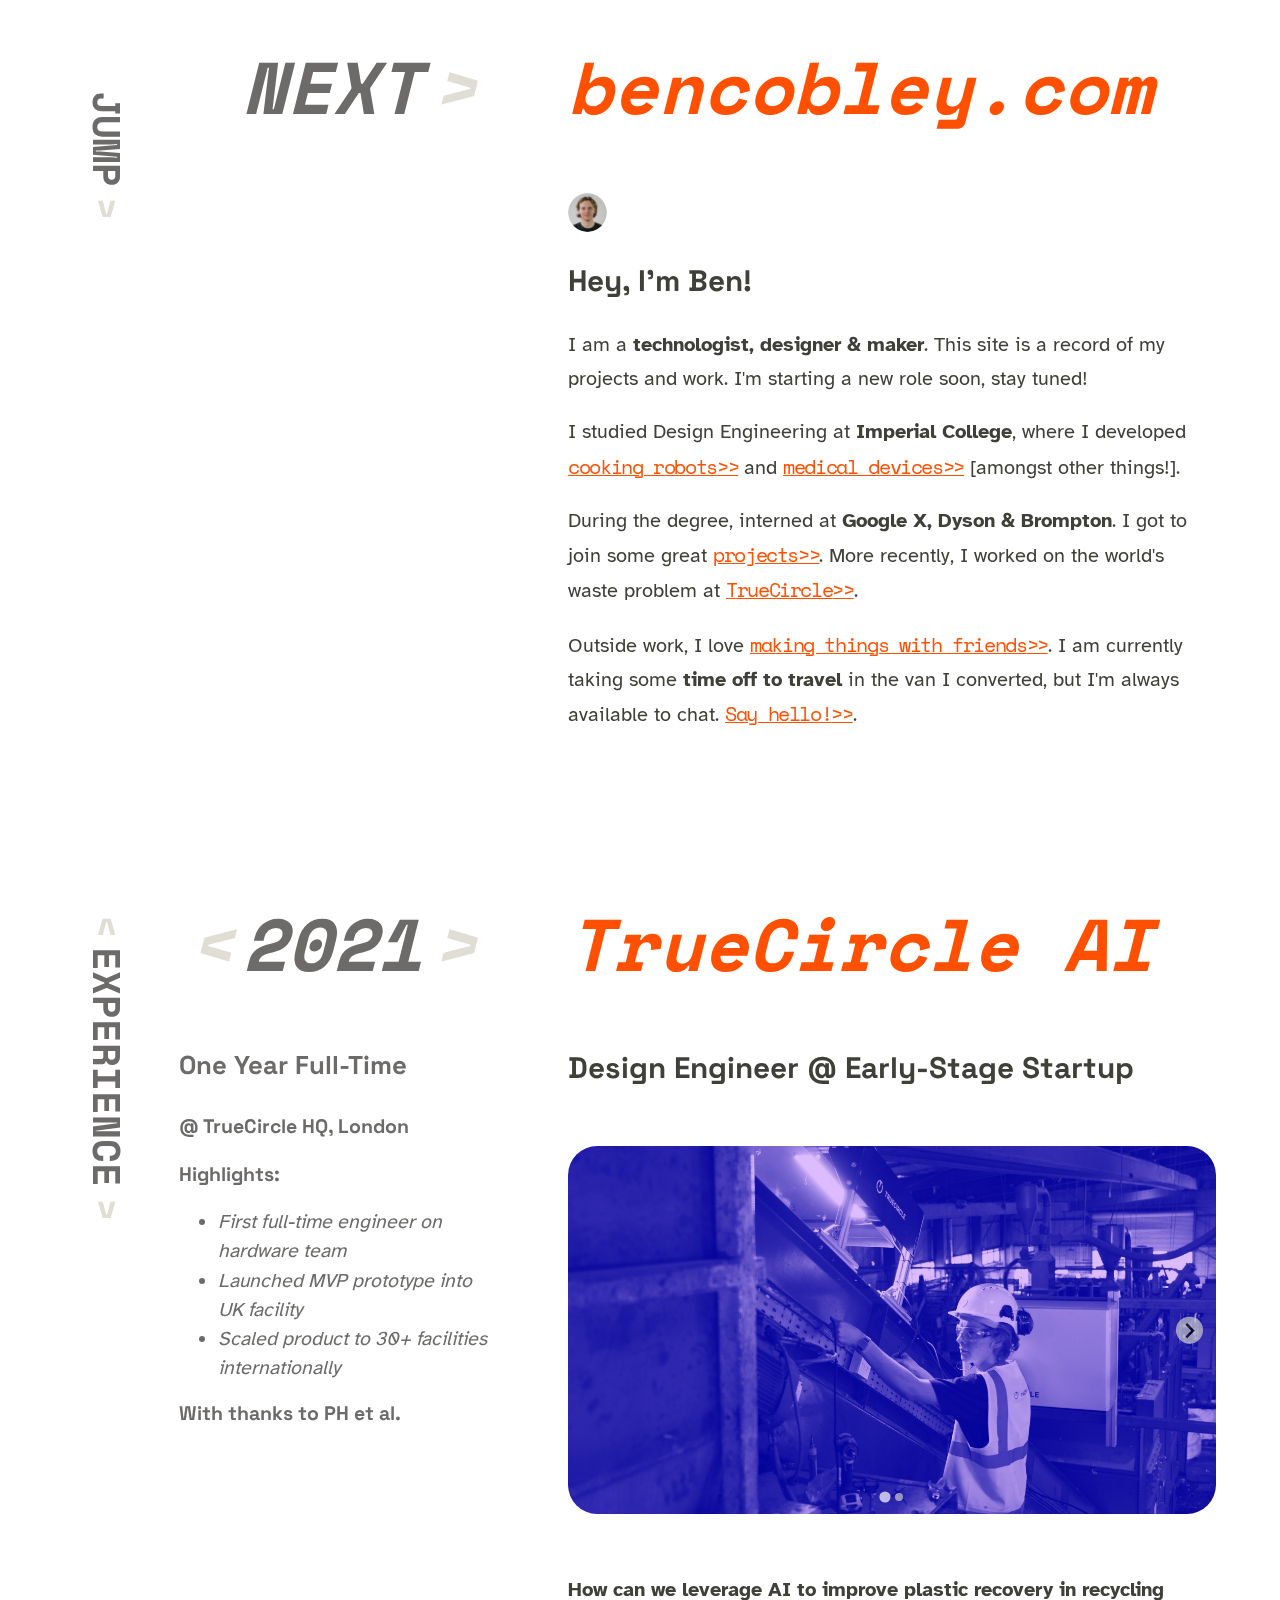
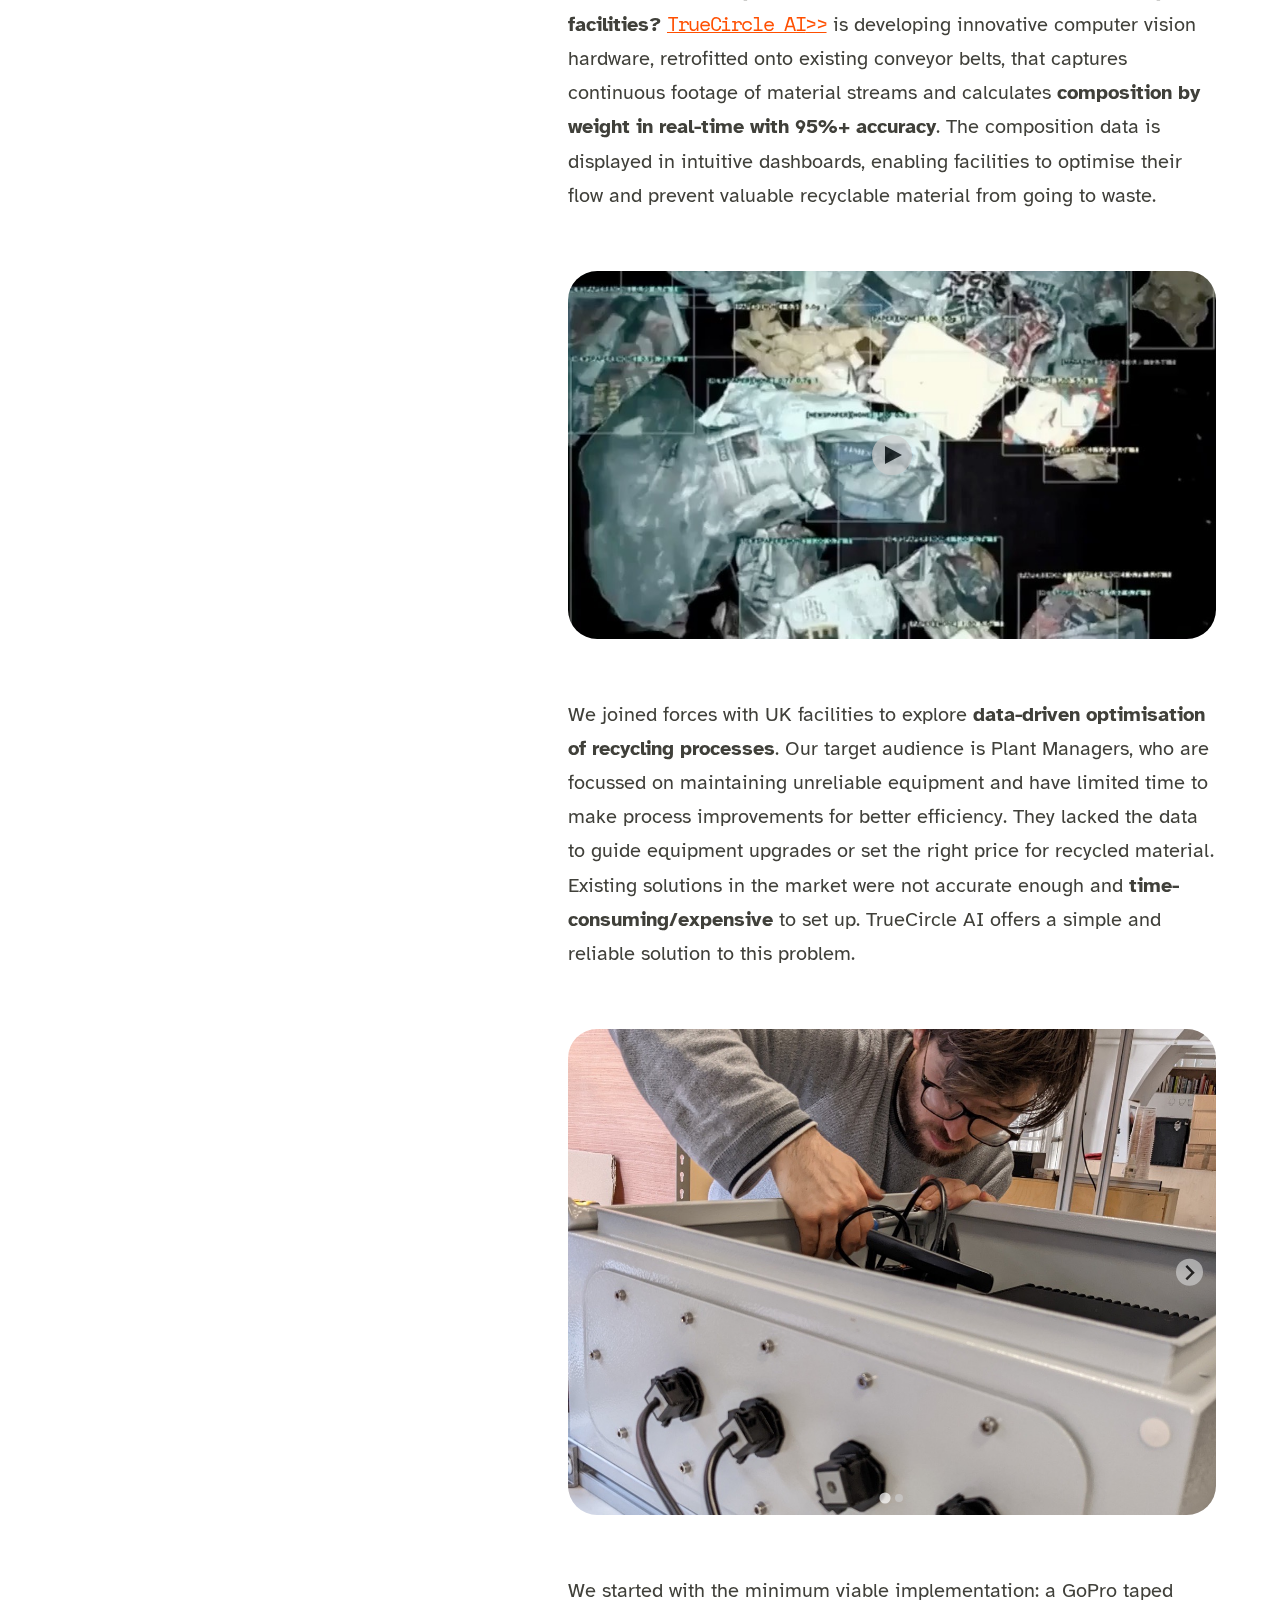
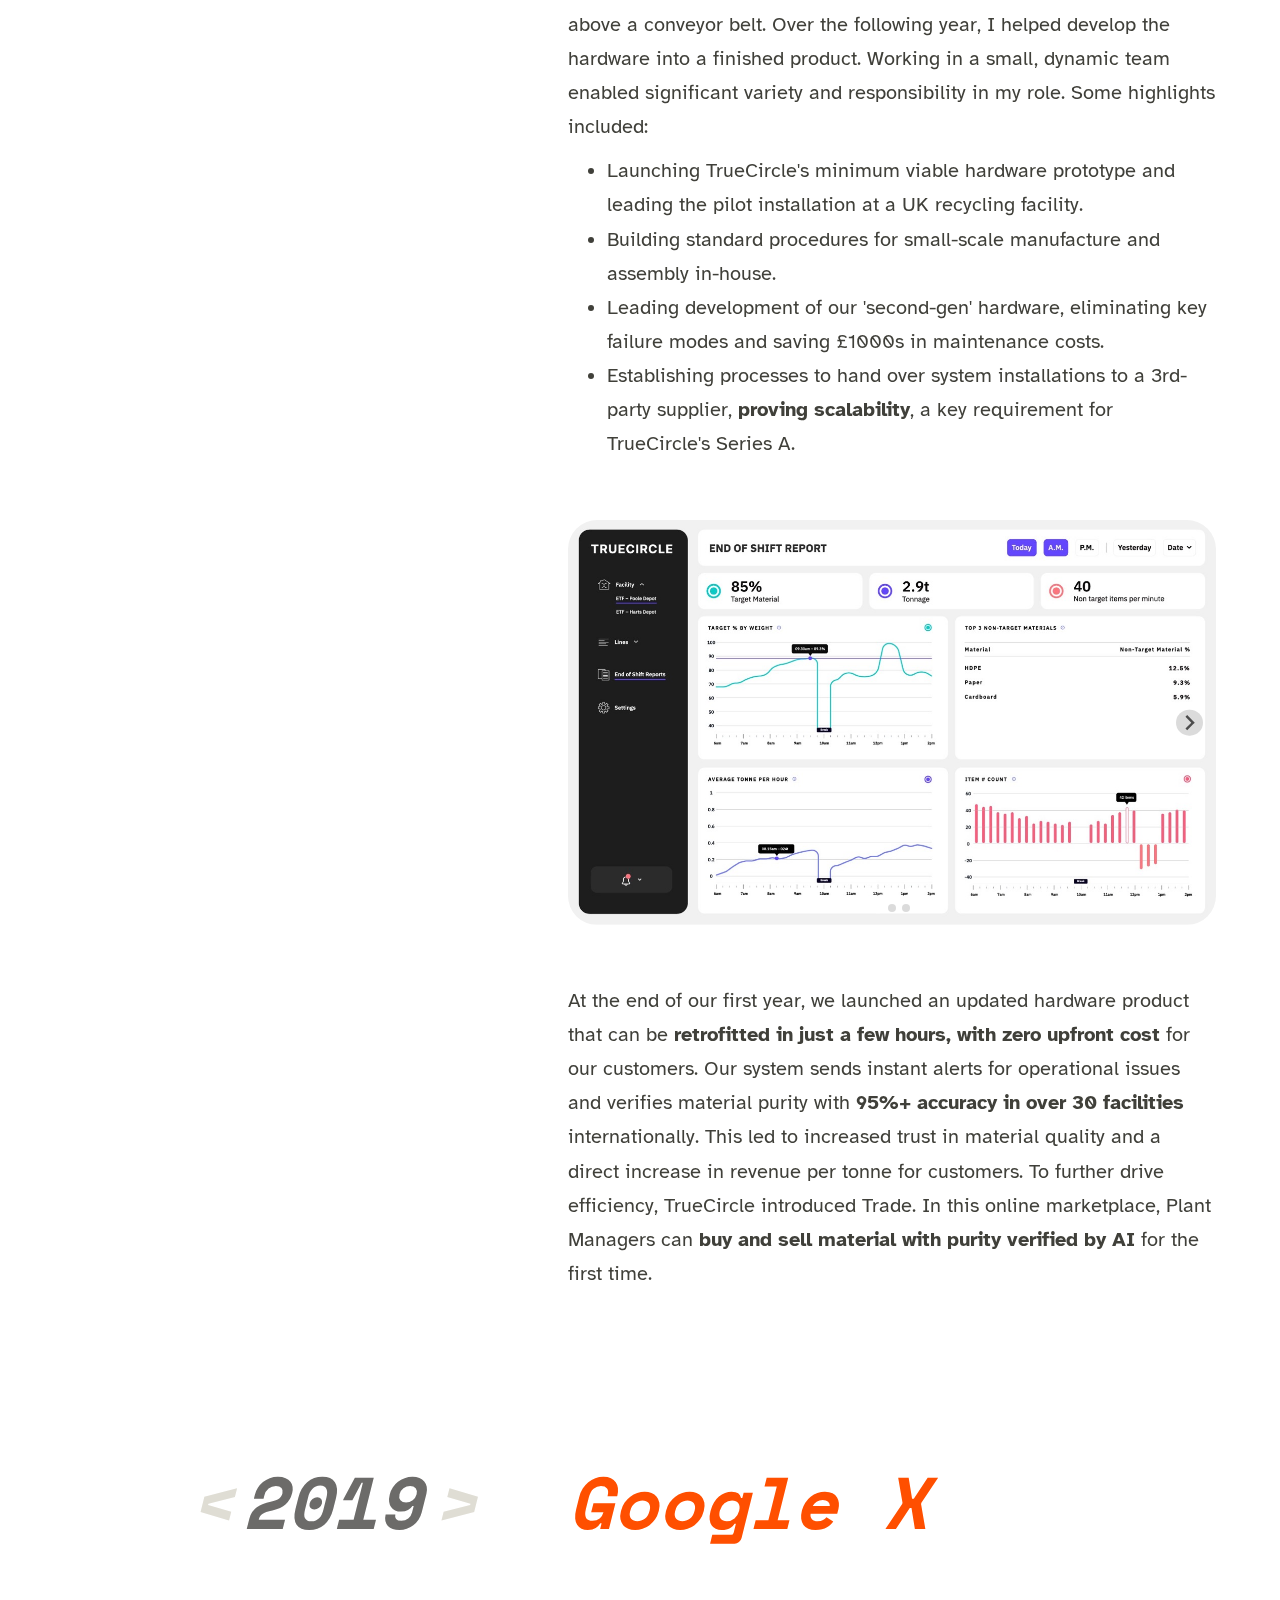
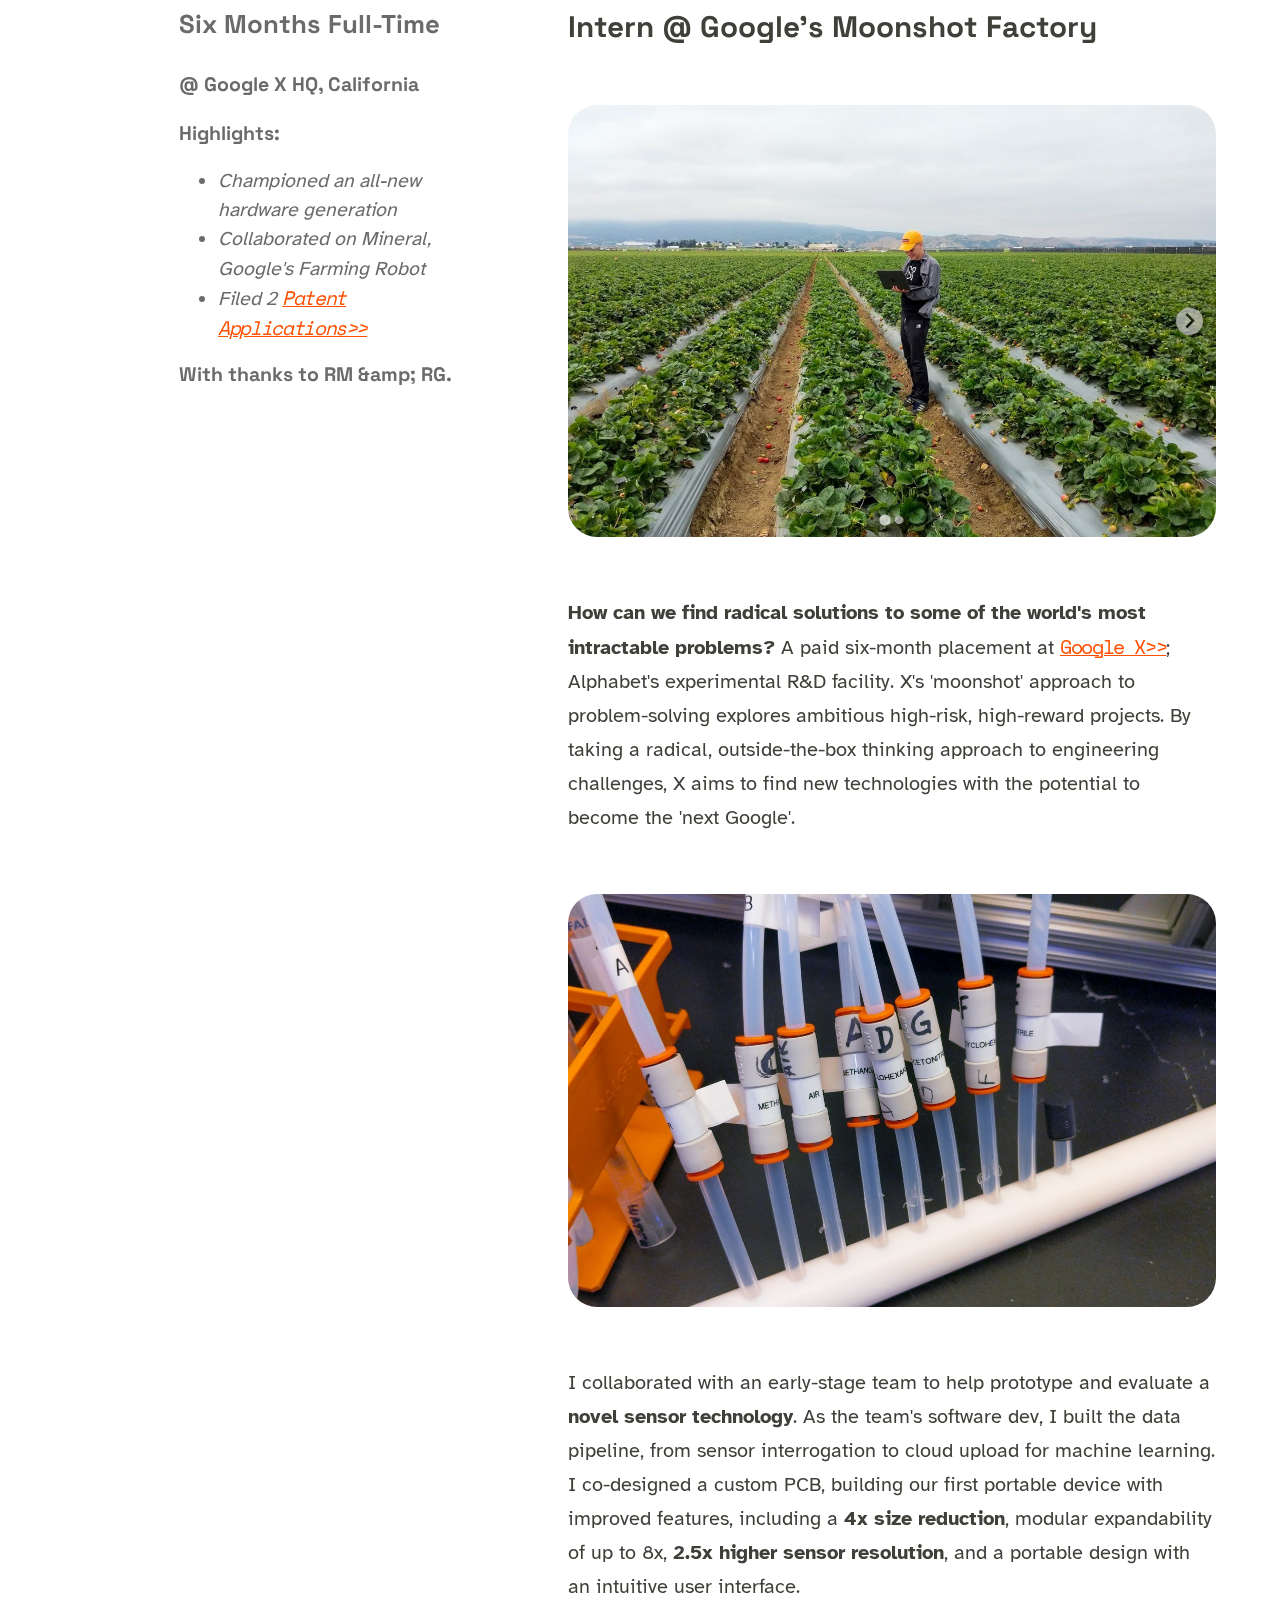
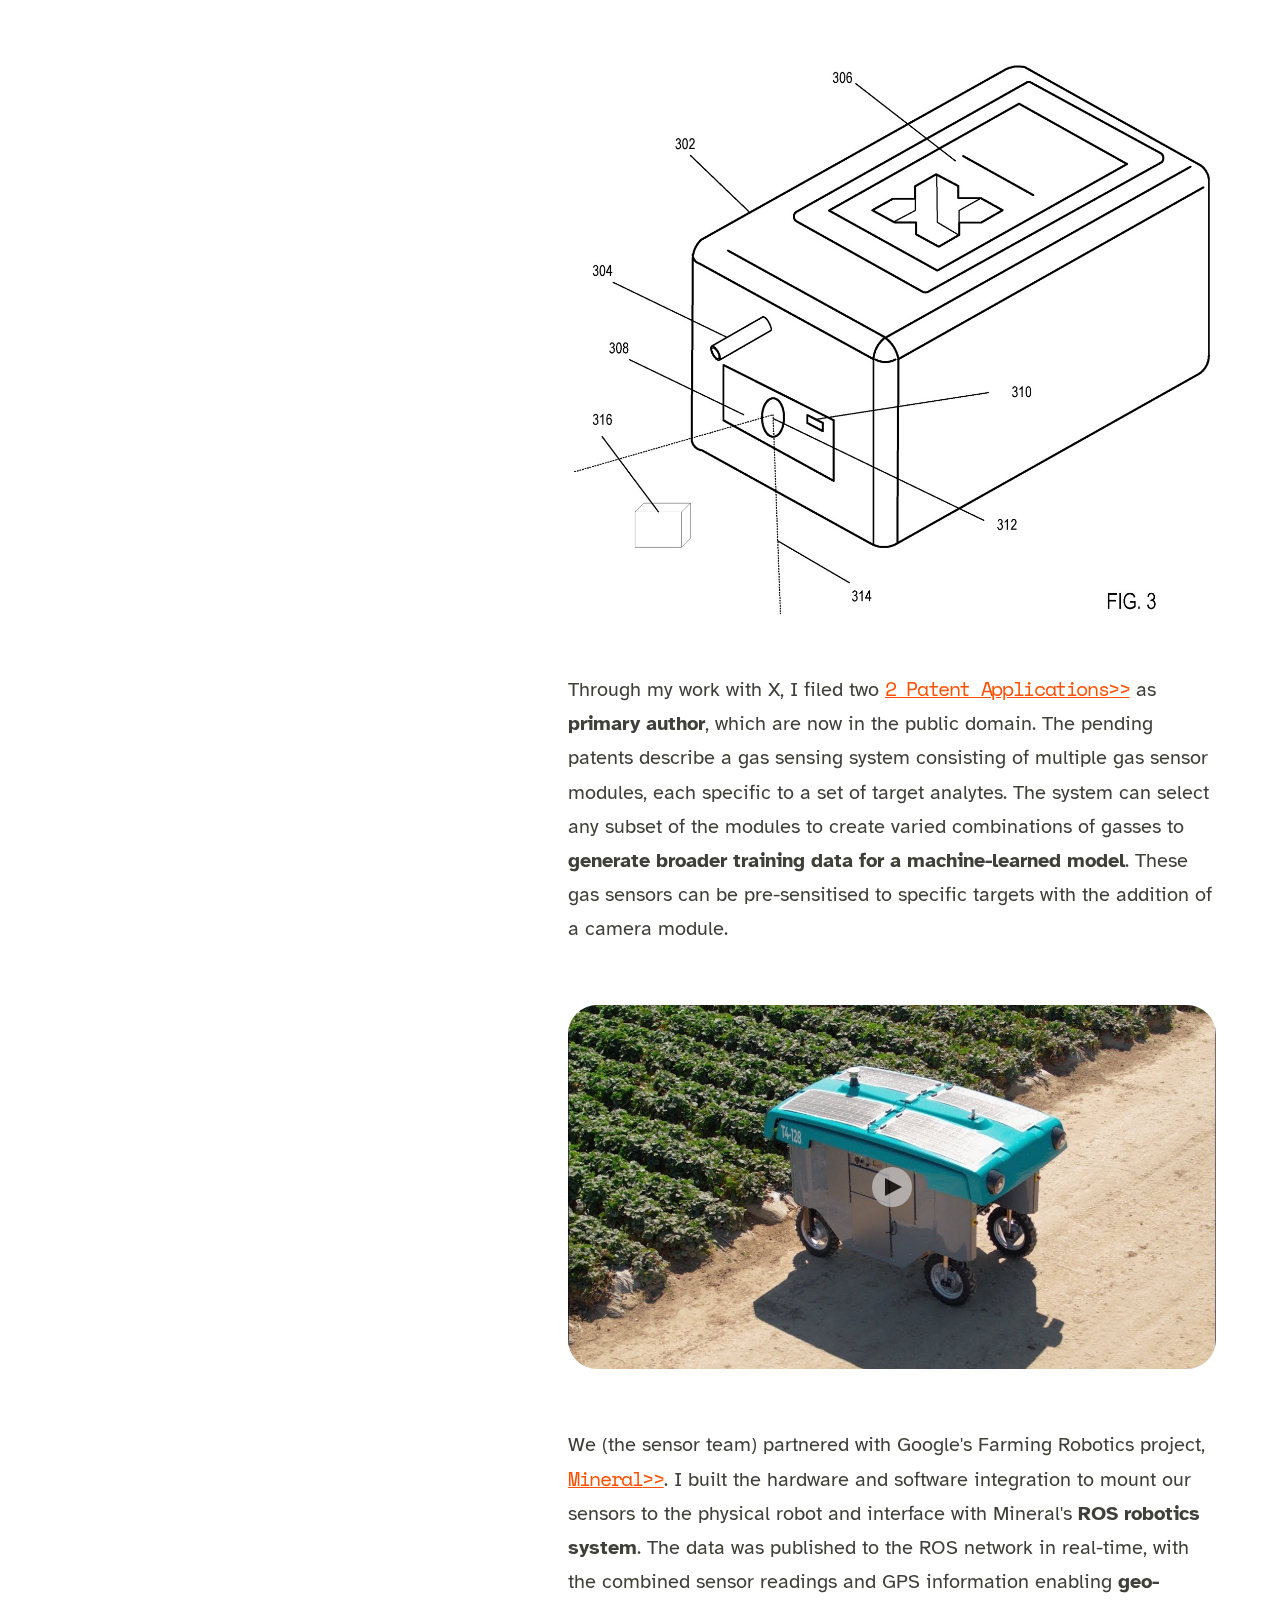
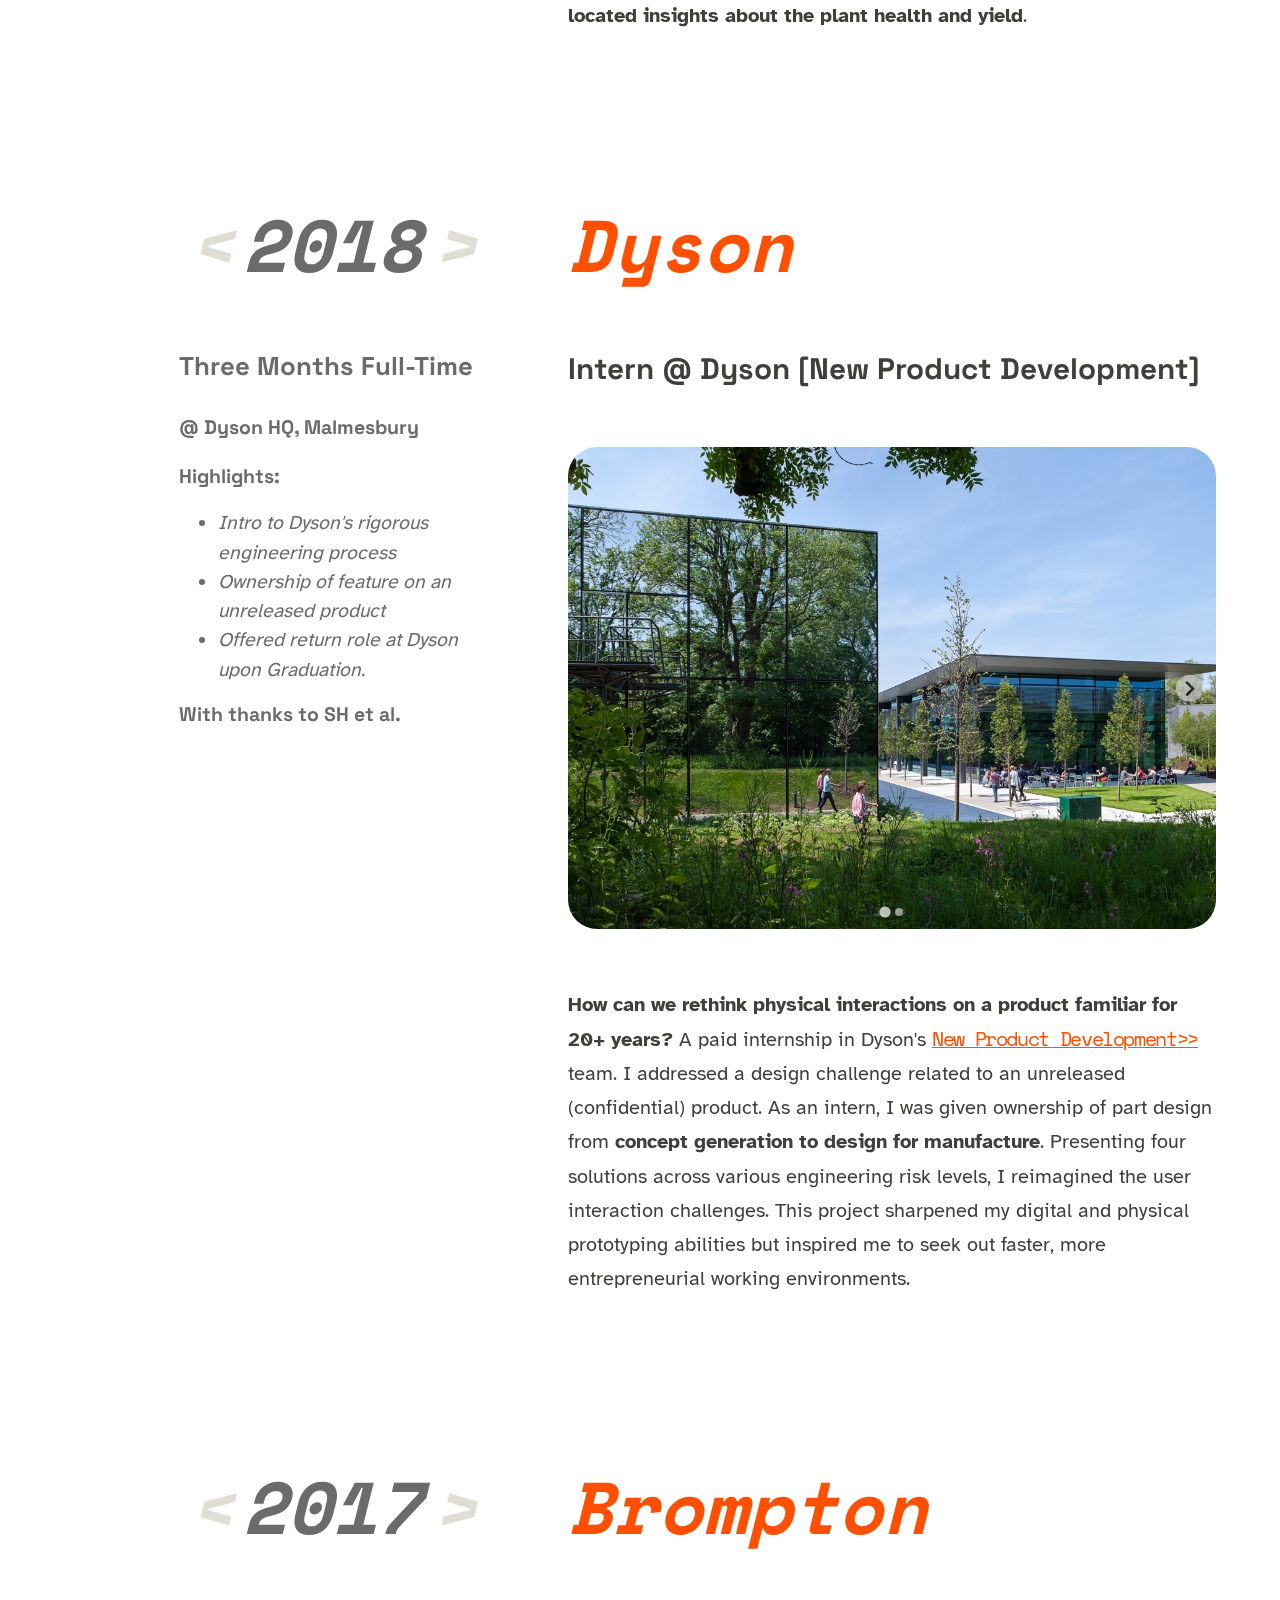
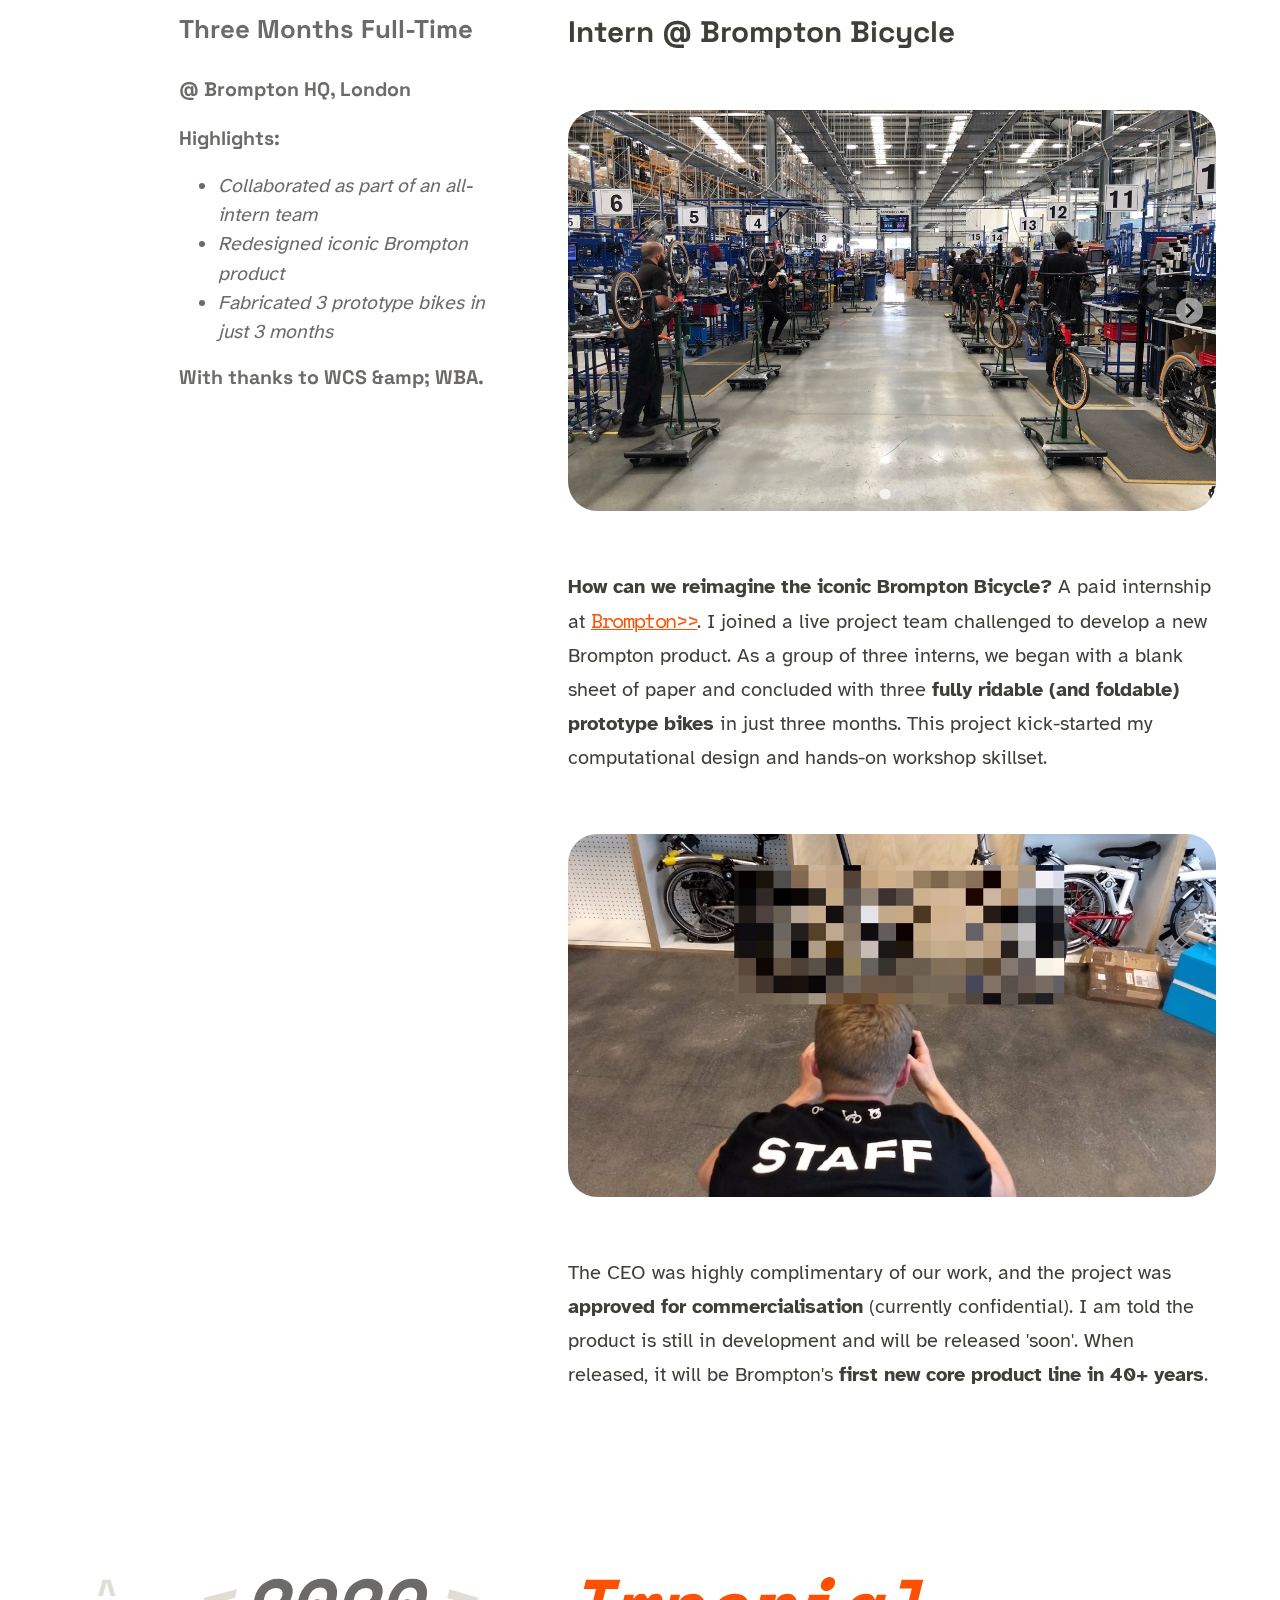
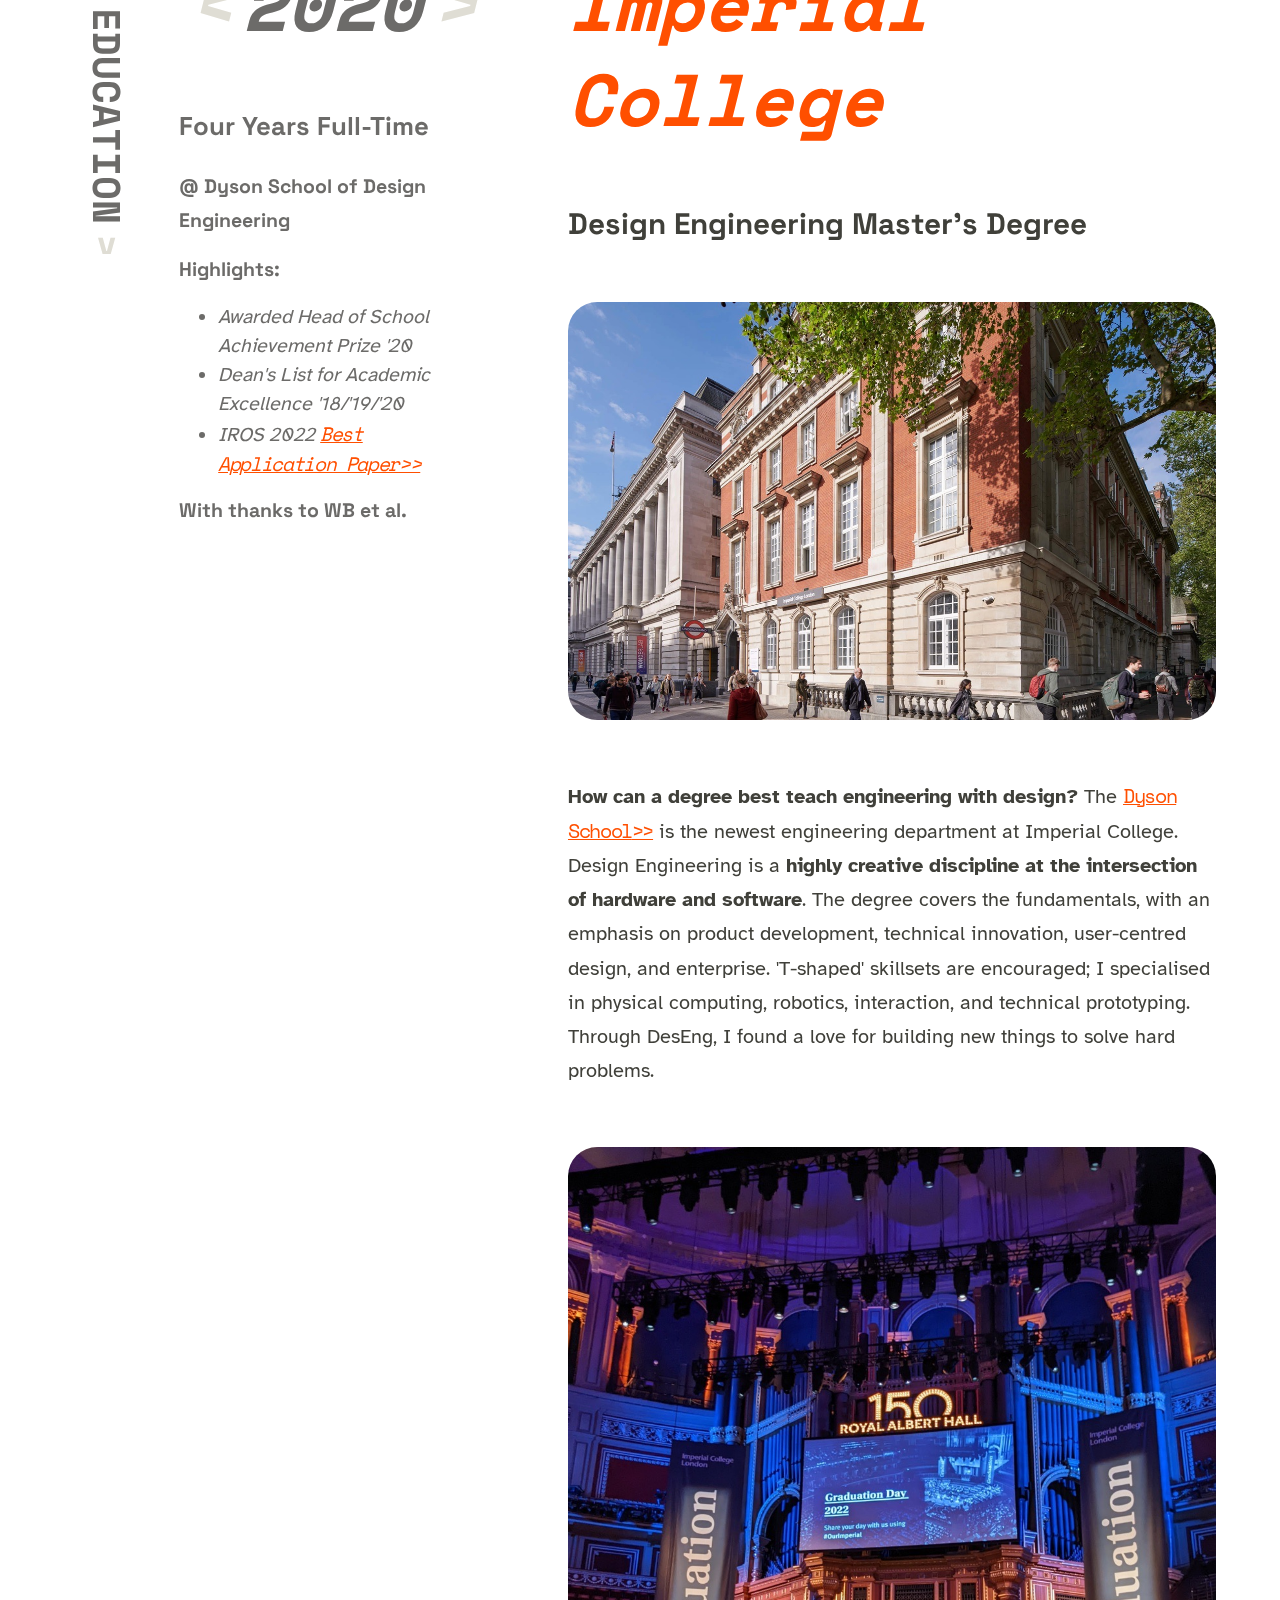
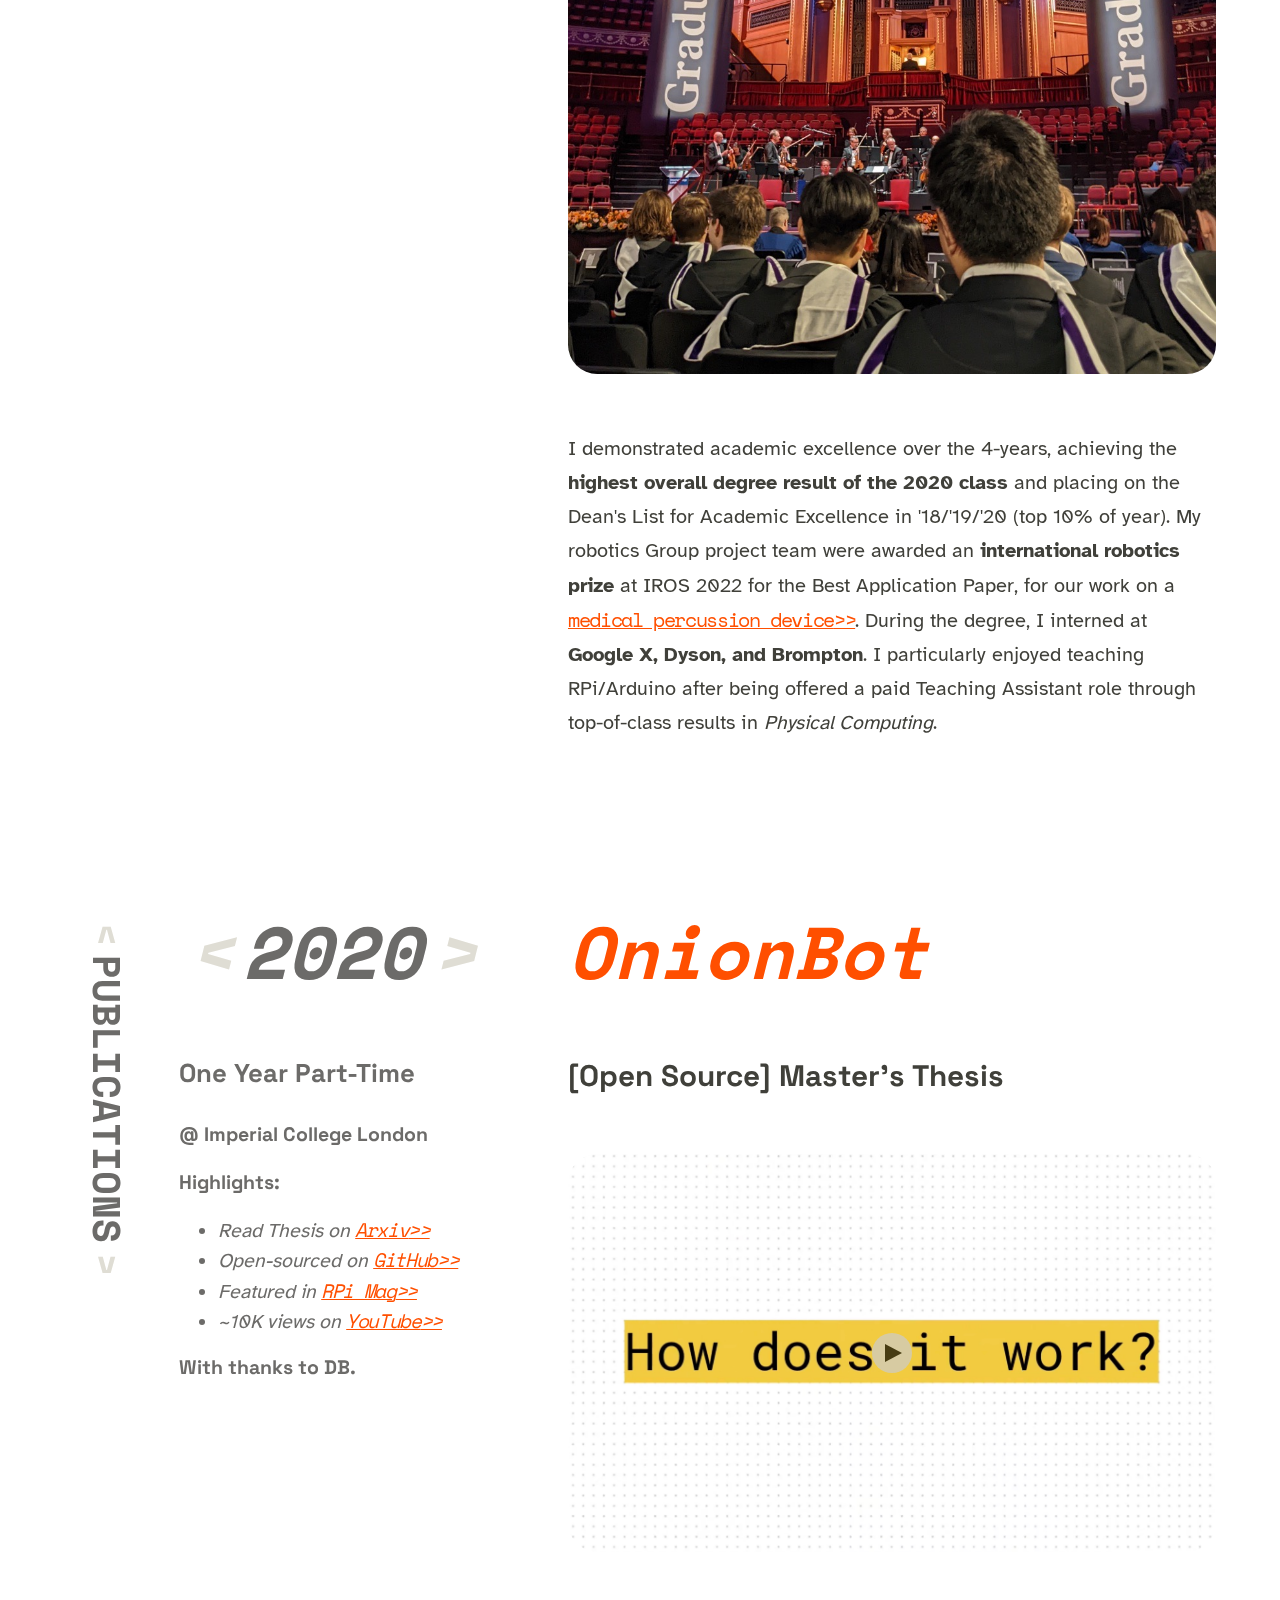
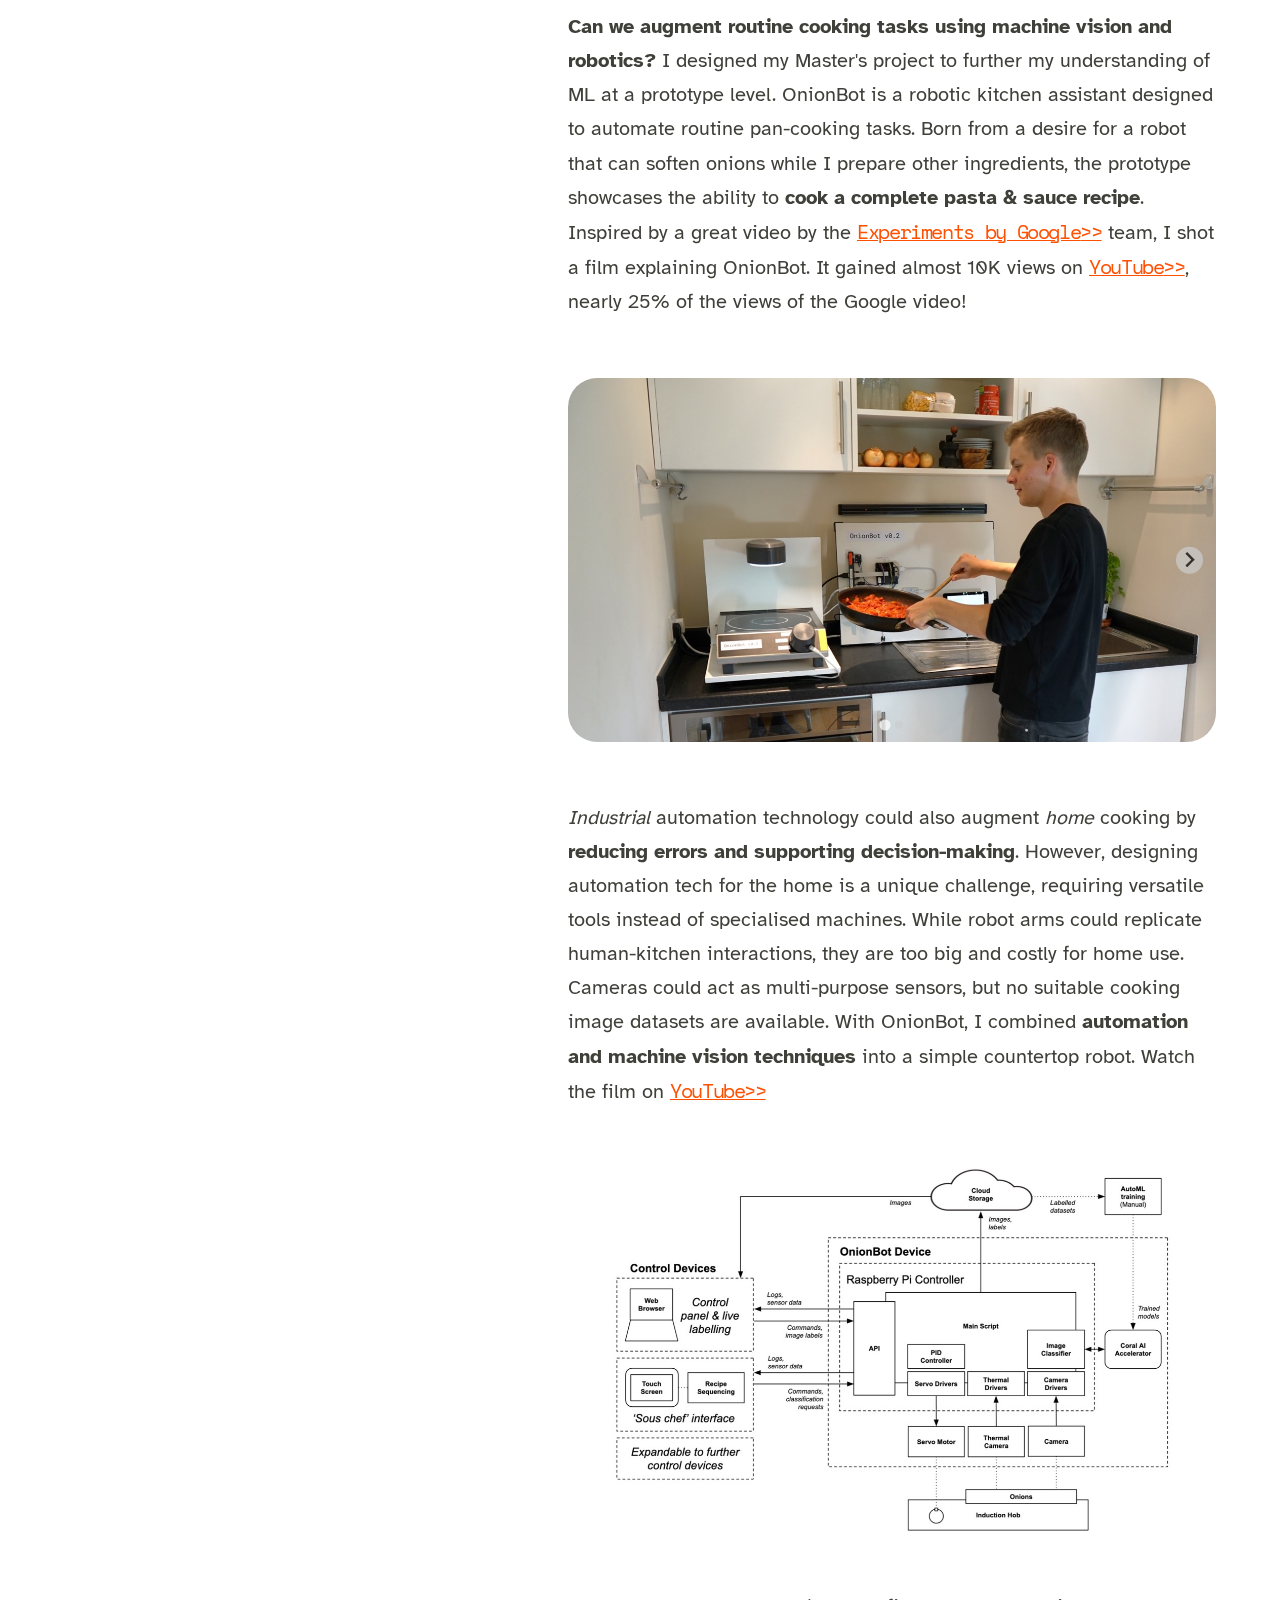
==== commit 025dad6f: "Minor layout / color /content updates" ====
--- a/index.html
+++ b/index.html
@@ -1,3 +1,5 @@
+
+
 <!DOCTYPE html>
 <html lang="en">
   <head>
@@ -12,7 +14,6 @@
     <link rel="icon" type="image/png" sizes="32x32" href="static/img/favicon-32x32.png" />
     <link rel="icon" type="image/png" sizes="16x16" href="static/img/favicon-16x16.png" />
     <meta name="theme-color" content="#000000" />
-    <meta name="robots" content="noindex" />
   </head>
   <body>
     <script src="static/jquery.js"></script>
@@ -22,1159 +23,926 @@
     <script src="static/index.js"></script>
 
     <!-- Content generated by Jinja2 in timeline.html: -->
-
-    <!-- This timeline.html file extends the base.html file, and is where the timeline content is generated. 
+    
+
+<!-- This timeline.html file extends the base.html file, and is where the timeline content is generated. 
   The Jinja2 templating language is used to generate the HTML content from the data in the CSV files. -->
 
-    <!-- THEME -->
-    <div class="column">
-      <div class="row theme-row" id="Jump">
-        <div class="column theme-column">
-          <div class="theme-sticky">
-            <h1><a class="arrow up">&#60;</a>Jump<a class="arrow down">&#62;</a></h1>
-          </div>
-        </div>
-        <!-- ARTICLES -->
-        <div class="column article-column">
-          <!-- ARTICLE -->
-          <div class="row article-row" id="Home">
-            <div class="article-sticky">
-              <h2 class="date"><a class="arrow left">&#60;</a>Next<a class="arrow right">&#62;</a></h2>
-              <h2 class="shorttitle"></h2>
-              <h4 class="duration"></h4>
-              <span class="location"></span>
-
-              <span class="skills"> </span>
-              <span class="heading"></span>
-              <span class="bullets">
-                <ul></ul>
-              </span>
-              <span class="thanks"></span>
-            </div>
-            <div class="article-body">
-              <h2 class="title">bencobley.com</h2>
-              <h3 class="subtitle"></h3>
-
-              <span class="text"
-                ><span class="home">
-                  <img class="me" src="static/img/me.png" />
-
-                  Hey, I'm Ben! <br /><br />
-                  I am an <b>engineer & maker</b>. I work at the intersection of hardware and software, in the sweet spot between a designer /
-                  developer / creative technologist. Playing the <b>wildcard</b> role in diverse teams suits my interdisciplinary skill set.
-                  <br /><br />
-                  I studied at Imperial College, and interned at <b>Google X, Dyson & Brompton</b>. I got to join some great
-                  <a href="#Experience">projects</a>. More recently, I worked on the world’s waste problem at <a href="#TrueCircle">TrueCircle AI</a>.
-                  <br /><br />
-                  Outside work, I love <a href="#Projects">making things with friends</a>. I am currently taking some time off to travel in the van I
-                  converted, but I'm always available to chat. <a href="mailto:ben.cobley@gmail.com">Say hello!</a>.
-                </span></span
-              >
-            </div>
-          </div>
-        </div>
-      </div>
-    </div>
-
-    <!-- THEME -->
-    <div class="column">
-      <div class="row theme-row" id="Experience">
-        <div class="column theme-column">
-          <div class="theme-sticky">
-            <h1><a class="arrow up">&#60;</a>Experience<a class="arrow down">&#62;</a></h1>
-          </div>
-        </div>
-        <!-- ARTICLES -->
-        <div class="column article-column">
-          <!-- ARTICLE -->
-          <div class="row article-row" id="TrueCircle">
-            <div class="article-sticky">
-              <h2 class="date"><a class="arrow left">&#60;</a>2021<a class="arrow right">&#62;</a></h2>
-              <h2 class="shorttitle">TrueCircle</h2>
-              <h4 class="duration">One Year Full-Time</h4>
-              <span class="location">@ TrueCircle HQ, London</span>
-
-              <span class="skills">
-                <span class="skill"><span class="skill">Mechanical</span></span>
-
-                <span class="skill"><span class="skill">Prototyping</span></span>
-
-                <span class="skill"><span class="skill">Embedded systems</span></span>
-
-                <span class="skill"><span class="skill">Strategy</span></span>
-              </span>
-              <span class="heading">Highlights:</span>
-              <span class="bullets">
-                <ul>
-                  <li>First full-time engineer on hardware team</li>
-
-                  <li>Launched MVP prototype into UK facility</li>
-
-                  <li>Scaled product to 30+ facilities internationally</li>
-                </ul>
-              </span>
-              <span class="thanks">With thanks to PH et al.</span>
-            </div>
-            <div class="article-body">
-              <h2 class="title">TrueCircle AI</h2>
-              <h3 class="subtitle">Design Engineer @ Early-Stage Startup</h3>
-
-              <div class="splide">
-                <div class="splide__track">
-                  <ul class="splide__list">
-                    <li class="splide__slide"><img data-splide-lazy="static/img/TrueCircle_1a.jpeg" /></li>
-                    <li class="splide__slide"><img data-splide-lazy="static/img/TrueCircle_1b.jpeg" /></li>
-                  </ul>
-                </div>
-              </div>
-
-              <span class="text"
-                ><b>How can we leverage AI to improve plastic recovery in recycling facilities?</b>
-                <a href="https://www.truecircle.ai/">TrueCircle AI</a> is developing innovative computer vision hardware, retrofitted onto existing
-                conveyor belts, that captures continuous footage of material streams and calculates
-                <b>composition by weight in real-time with 95%+ accuracy</b>. The composition data is displayed in intuitive dashboards, enabling
-                facilities to optimise their flow and prevent valuable recyclable material from going to waste.</span
-              >
-
-              <div class="splide">
-                <div class="splide__track">
-                  <ul class="splide__list">
-                    <li class="splide__slide" data-splide-html-video="static/img/TrueCircle_2.mp4"><img src="static/img/TrueCircle_2.jpeg" /></li>
-                  </ul>
-                </div>
-              </div>
-
-              <span class="text"
-                >We joined forces with UK facilities to explore <b>data-driven optimisation of recycling processes</b>. Our target audience is Plant
-                Managers, who are focussed on maintaining unreliable equipment and have limited time to make process improvements for better
-                efficiency. They lacked the data to guide equipment upgrades or set the right price for recycled material. Existing solutions in the
-                market were not accurate enough and <b> time-consuming/expensive </b> to set up. TrueCircle AI offers a simple and reliable solution
-                to this problem.</span
-              >
-
-              <div class="splide">
-                <div class="splide__track">
-                  <ul class="splide__list">
-                    <li class="splide__slide"><img data-splide-lazy="static/img/TrueCircle_3a.jpeg" /></li>
-                    <li class="splide__slide"><img data-splide-lazy="static/img/TrueCircle_3b.jpeg" /></li>
-                  </ul>
-                </div>
-              </div>
-
-              <span class="text"
-                >We started with the minimum viable implementation: a GoPro taped above a conveyor belt. Over the following year, I helped develop the
-                hardware into a finished product. Working in a small, dynamic team enabled significant variety and responsibility in my role. Some
-                highlights included:
-                <ul>
-                  <li>Launching TrueCircle’s minimum viable hardware prototype and leading the pilot installation at a UK recycling facility.</li>
-                  <li>Building standard procedures for small-scale manufacture and assembly in-house.</li>
-                  <li>Leading development of our 'second-gen' hardware, eliminating key failure modes and saving £1000s in maintenance costs.</li>
-                  <li>
-                    Establishing processes to hand over system installations to a 3rd-party supplier, <b>proving scalability</b>, a key requirement
-                    for TrueCircle’s Series A.
-                  </li>
-                </ul></span
-              >
-
-              <div class="splide">
-                <div class="splide__track">
-                  <ul class="splide__list">
-                    <li class="splide__slide"><img data-splide-lazy="static/img/TrueCircle_4a.jpeg" /></li>
-                    <li class="splide__slide"><img data-splide-lazy="static/img/TrueCircle_4b.jpeg" /></li>
-                    <li class="splide__slide"><img data-splide-lazy="static/img/TrueCircle_4c.jpeg" /></li>
-                  </ul>
-                </div>
-              </div>
-
-              <span class="text"
-                >At the end of our first year, we launched an updated hardware product that can be
-                <b>retrofitted in just a few hours, with zero upfront cost</b> for our customers. Our system sends instant alerts for operational
-                issues and verifies material purity with <b>95%+ accuracy in over 30 facilities</b> internationally. This led to increased trust in
-                material quality and a direct increase in revenue per tonne for customers. To further drive efficiency, TrueCircle introduced Trade.
-                In this online marketplace, Plant Managers can <b>buy and sell material with purity verified by AI </b> for the first time.</span
-              >
-            </div>
-          </div>
-
-          <!-- ARTICLE -->
-          <div class="row article-row" id="GoogleX">
-            <div class="article-sticky">
-              <h2 class="date"><a class="arrow left">&#60;</a>2019<a class="arrow right">&#62;</a></h2>
-              <h2 class="shorttitle">Google X</h2>
-              <h4 class="duration">Six Months Full-Time</h4>
-              <span class="location">@ Google X HQ, California</span>
-
-              <span class="skills">
-                <span class="skill"><span class="skill">Embedded systems</span></span>
-
-                <span class="skill"><span class="skill">Python</span></span>
-
-                <span class="skill"><span class="skill">Interfaces</span></span>
-
-                <span class="skill"><span class="skill">PCB design</span></span>
-              </span>
-              <span class="heading">Highlights:</span>
-              <span class="bullets">
-                <ul>
-                  <li>Championed an all-new hardware generation</li>
-
-                  <li>Collaborated on Mineral, Google's Farming Robot</li>
-
-                  <li>Filed 2 <a href="https://patents.google.com/?inventor=bennet+cobley&oq=bennet+cobley"> Patent Applications</a></li>
-                </ul>
-              </span>
-              <span class="thanks">With thanks to RM &amp; RG.</span>
-            </div>
-            <div class="article-body">
-              <h2 class="title">Google X</h2>
-              <h3 class="subtitle">Intern @ Google&#39;s Moonshot Factory</h3>
-
-              <div class="splide">
-                <div class="splide__track">
-                  <ul class="splide__list">
-                    <li class="splide__slide"><img data-splide-lazy="static/img/GoogleX_1a.jpeg" /></li>
-                    <li class="splide__slide"><img data-splide-lazy="static/img/GoogleX_1b.jpeg" /></li>
-                  </ul>
-                </div>
-              </div>
-
-              <span class="text"
-                ><b>How can we find radical solutions to some of the world's most intractable problems?</b> A paid six-month placement at
-                <a href="https://x.company/">Google X</a>; Alphabet's experimental R&amp;D facility. X's 'moonshot' approach to problem-solving
-                explores ambitious high-risk, high-reward projects. By taking a radical, outside-the-box thinking approach to engineering challenges,
-                X aims to find new technologies with the potential to become the 'next Google'.</span
-              >
-
-              <div class="splide">
-                <div class="splide__track">
-                  <ul class="splide__list">
-                    <li class="splide__slide"><img data-splide-lazy="static/img/GoogleX_2.jpeg" /></li>
-                  </ul>
-                </div>
-              </div>
-
-              <span class="text"
-                >I collaborated with an early-stage team to help prototype and evaluate a <b>novel sensor technology</b>. As the team's software dev,
-                I built the data pipeline, from sensor interrogation to cloud upload for machine learning. I co-designed a custom PCB, building our
-                first portable device with improved features, including a <b>4x size reduction</b>, modular expandability of up to 8x,
-                <b>2.5x higher sensor resolution</b>, and a portable design with an intuitive user interface.</span
-              >
-
-              <div class="splide">
-                <div class="splide__track">
-                  <ul class="splide__list">
-                    <li class="splide__slide"><img data-splide-lazy="static/img/GoogleX_3.jpeg" /></li>
-                  </ul>
-                </div>
-              </div>
-
-              <span class="text"
-                >Through my work with X, I filed two
-                <a href="https://patents.google.com/?inventor=bennet+cobley&oq=bennet+cobley">2 Patent Applications</a> as <b>primary author</b>,
-                which are now in the public domain. The pending patents describe a gas sensing system consisting of multiple gas sensor modules, each
-                specific to a set of target analytes. The system can select any subset of the modules to create varied combinations of gasses to
-                <b>generate broader training data for a machine-learned model</b>. These gas sensors can be pre-sensitised to specific targets with
-                the addition of a camera module.</span
-              >
-
-              <div class="splide">
-                <div class="splide__track">
-                  <ul class="splide__list">
-                    <li class="splide__slide" data-splide-youtube="https://www.youtube.com/watch?v=lmxrRps7DnI">
-                      <img src="static/img/lmxrRps7DnI.jpeg" />
-                    </li>
-                  </ul>
-                </div>
-              </div>
-
-              <span class="text"
-                >We (the sensor team) partnered with Google's Farming Robotics project, <a href="https://x.company/projects/mineral/">Mineral</a>. I
-                built the hardware and software integration to mount our sensors to the physical robot and interface with Mineral's
-                <b>ROS robotics system</b>. The data was published to the ROS network in real-time, with the combined sensor readings and GPS
-                information enabling <b>geo-located insights about the plant health and yield</b>.</span
-              >
-            </div>
-          </div>
-
-          <!-- ARTICLE -->
-          <div class="row article-row" id="Dyson">
-            <div class="article-sticky">
-              <h2 class="date"><a class="arrow left">&#60;</a>2018<a class="arrow right">&#62;</a></h2>
-              <h2 class="shorttitle">Dyson</h2>
-              <h4 class="duration">Three Months Full-Time</h4>
-              <span class="location">@ Dyson HQ, Malmesbury</span>
-
-              <span class="skills">
-                <span class="skill"><span class="skill">Concept design</span></span>
-
-                <span class="skill"><span class="skill">Prototyping</span></span>
-
-                <span class="skill"><span class="skill">CAD & CAE</span></span>
-
-                <span class="skill"><span class="skill">DFM & DFA</span></span>
-              </span>
-              <span class="heading">Highlights:</span>
-              <span class="bullets">
-                <ul>
-                  <li>Intro to Dyson's rigorous engineering process</li>
-
-                  <li>Ownership of feature on an unreleased product</li>
-
-                  <li>Offered return role at Dyson upon Graduation.</li>
-                </ul>
-              </span>
-              <span class="thanks">With thanks to SH et al.</span>
-            </div>
-            <div class="article-body">
-              <h2 class="title">Dyson</h2>
-              <h3 class="subtitle">Intern @ Dyson [New Product Development]</h3>
-
-              <div class="splide">
-                <div class="splide__track">
-                  <ul class="splide__list">
-                    <li class="splide__slide"><img data-splide-lazy="static/img/Dyson_1.jpeg" /></li>
-                    <li class="splide__slide"><img data-splide-lazy="static/img/Dyson_2.jpeg" /></li>
-                  </ul>
-                </div>
-              </div>
-
-              <span class="text"
-                ><b>How can we rethink physical interactions on a product familiar for 20+ years? </b> A paid internship in Dyson's
-                <a href="https://careers.dyson.com/en-gb/what-you-can-do/engineer/new-product-innovation/">New Product Development</a> team. I
-                addressed a design challenge related to an unreleased (confidential) product. As an intern, I was given ownership of part design from
-                <b>concept generation to design for manufacture</b>. Presenting four solutions across various engineering risk levels, I reimagined
-                the user interaction challenges. This project sharpened my digital and physical prototyping abilities but inspired me to seek out
-                faster, more entrepreneurial working environments.</span
-              >
-            </div>
-          </div>
-
-          <!-- ARTICLE -->
-          <div class="row article-row" id="Brompton">
-            <div class="article-sticky">
-              <h2 class="date"><a class="arrow left">&#60;</a>2017<a class="arrow right">&#62;</a></h2>
-              <h2 class="shorttitle">Brompton</h2>
-              <h4 class="duration">Three Months Full-Time</h4>
-              <span class="location">@ Brompton HQ, London</span>
-
-              <span class="skills">
-                <span class="skill"><span class="skill">Mechanical</span></span>
-
-                <span class="skill"><span class="skill">CAD & CAE</span></span>
-
-                <span class="skill"><span class="skill">Fabrication</span></span>
-
-                <span class="skill"><span class="skill">AM</span></span>
-              </span>
-              <span class="heading">Highlights:</span>
-              <span class="bullets">
-                <ul>
-                  <li>Collaborated as part of an all-intern team</li>
-
-                  <li>Redesigned iconic Brompton product</li>
-
-                  <li>Fabricated 3 prototype bikes in just 3 months</li>
-                </ul>
-              </span>
-              <span class="thanks">With thanks to WCS &amp; WBA.</span>
-            </div>
-            <div class="article-body">
-              <h2 class="title">Brompton</h2>
-              <h3 class="subtitle">Intern @ Brompton Bicycle</h3>
-
-              <div class="splide">
-                <div class="splide__track">
-                  <ul class="splide__list">
-                    <li class="splide__slide"><img data-splide-lazy="static/img/Brompton_1a.jpeg" /></li>
-                    <li class="splide__slide"><img data-splide-lazy="static/img/Brompton_1b.jpeg" /></li>
-                  </ul>
-                </div>
-              </div>
-
-              <span class="text"
-                ><b>How can we reimagine the iconic Brompton Bicycle? </b> A paid internship at <a href="https://www.brompton.com/">Brompton</a>. I
-                joined a live project team challenged to develop a new Brompton product. As a group of three interns, we began with a blank sheet of
-                paper and concluded with three <b>fully ridable (and foldable) prototype bikes</b> in just three months. This project kick-started my
-                computational design and hands-on workshop skillset.</span
-              >
-
-              <div class="splide">
-                <div class="splide__track">
-                  <ul class="splide__list">
-                    <li class="splide__slide"><img data-splide-lazy="static/img/Brompton_2.jpeg" /></li>
-                  </ul>
-                </div>
-              </div>
-
-              <span class="text"
-                >The CEO was highly complimentary of our work, and the project was <b>approved for commercialisation</b> (currently confidential). I
-                am told the product is still in development and will be released 'soon'. When released, it will be Brompton's
-                <b>first new core product line in 40+ years</b>.</span
-              >
-            </div>
-          </div>
-        </div>
-      </div>
-    </div>
-
-    <!-- THEME -->
-    <div class="column">
-      <div class="row theme-row" id="Education">
-        <div class="column theme-column">
-          <div class="theme-sticky">
-            <h1><a class="arrow up">&#60;</a>Education<a class="arrow down">&#62;</a></h1>
-          </div>
-        </div>
-        <!-- ARTICLES -->
-        <div class="column article-column">
-          <!-- ARTICLE -->
-          <div class="row article-row" id="Imperial">
-            <div class="article-sticky">
-              <h2 class="date"><a class="arrow left">&#60;</a>2020<a class="arrow right">&#62;</a></h2>
-              <h2 class="shorttitle">Imperial</h2>
-              <h4 class="duration">Four Years Full-Time</h4>
-              <span class="location">@ Dyson School of Design Engineering</span>
-
-              <span class="skills">
-                <span class="skill"><span class="skill">Design theory</span></span>
-
-                <span class="skill"><span class="skill">Users</span></span>
-
-                <span class="skill"><span class="skill">Engineering fundamentals</span></span>
-
-                <span class="skill"><span class="skill">Innovation</span></span>
-
-                <span class="skill"><span class="skill">Enterprise</span></span>
-              </span>
-              <span class="heading">Highlights:</span>
-              <span class="bullets">
-                <ul>
-                  <li>Awarded Head of School Achievement Prize '20</li>
-
-                  <li>Dean’s List for Academic Excellence '18/'19/'20</li>
-
-                  <li>IROS 2022 <a href="#Percussion">Best Application Paper</a></li>
-                </ul>
-              </span>
-              <span class="thanks">With thanks to WB et al.</span>
-            </div>
-            <div class="article-body">
-              <h2 class="title">Imperial College</h2>
-              <h3 class="subtitle">Design Engineering Master&#39;s Degree</h3>
-
-              <div class="splide">
-                <div class="splide__track">
-                  <ul class="splide__list">
-                    <li class="splide__slide"><img data-splide-lazy="static/img/Imperial_1.jpeg" /></li>
-                  </ul>
-                </div>
-              </div>
-
-              <span class="text"
-                ><b>How can a degree best teach engineering with design?</b> The
-                <a href="https://www.imperial.ac.uk/design-engineering/">Dyson School</a> is the newest engineering department at Imperial College.
-                Design Engineering is a <b>highly creative discipline at the intersection of hardware and software</b>. The degree covers the
-                fundamentals, with an emphasis on product development, technical innovation, user-centred design, and enterprise. 'T-shaped' skillsets
-                are encouraged; I specialised in physical computing, robotics, interaction, and technical prototyping. Through DesEng, I found a love
-                for building new things to solve hard problems.</span
-              >
-
-              <div class="splide">
-                <div class="splide__track">
-                  <ul class="splide__list">
-                    <li class="splide__slide"><img data-splide-lazy="static/img/Imperial_2.jpeg" /></li>
-                  </ul>
-                </div>
-              </div>
-
-              <span class="text"
-                >I demonstrated academic excellence over the 4-years, achieving the <b>highest overall degree result of the 2020 class</b> and placing
-                on the Dean’s List for Academic Excellence in '18/'19/'20 (top 10% of year). My robotics Group project team were awarded an
-                <b>international robotics prize</b> at IROS 2022 for the Best Application Paper, for our work on a
-                <a href="#Percussion">medical percussion device</a>. During the degree, I interned at <b>Google X, Dyson, and Brompton</b>. I
-                particularly enjoyed teaching RPi/Arduino after being offered a paid Teaching Assistant role through top-of-class results in
-                <i>Physical Computing</i>.</span
-              >
-            </div>
-          </div>
-        </div>
-      </div>
-    </div>
-
-    <!-- THEME -->
-    <div class="column">
-      <div class="row theme-row" id="Publications">
-        <div class="column theme-column">
-          <div class="theme-sticky">
-            <h1><a class="arrow up">&#60;</a>Publications<a class="arrow down">&#62;</a></h1>
-          </div>
-        </div>
-        <!-- ARTICLES -->
-        <div class="column article-column">
-          <!-- ARTICLE -->
-          <div class="row article-row" id="OnionBot">
-            <div class="article-sticky">
-              <h2 class="date"><a class="arrow left">&#60;</a>2020<a class="arrow right">&#62;</a></h2>
-              <h2 class="shorttitle">OnionBot</h2>
-              <h4 class="duration">One Year Part-Time</h4>
-              <span class="location">@ Imperial College London</span>
-
-              <span class="skills">
-                <span class="skill"><span class="skill">Interaction</span></span>
-
-                <span class="skill"><span class="skill">Algorithms</span></span>
-
-                <span class="skill"><span class="skill">Computer vision</span></span>
-
-                <span class="skill"><span class="skill">Research</span></span>
-
-                <span class="skill"><span class="skill">Python</span></span>
-
-                <span class="skill"><span class="skill">Front-end</span></span>
-              </span>
-              <span class="heading">Highlights:</span>
-              <span class="bullets">
-                <ul>
-                  <li>Read Thesis on <a href="https://arxiv.org/pdf/2011.05039.pdf">Arxiv</a></li>
-
-                  <li>Open-sourced on <a href="https://github.com/onionbot ">GitHub</a></li>
-
-                  <li>Featured in <a href="static/img/MagPi101.pdf">RPi Mag</a></li>
-
-                  <li>~10K views on <a href="https://www.youtube.com/watch?v=W4utRCyo5C4">YouTube</a></li>
-                </ul>
-              </span>
-              <span class="thanks">With thanks to DB.</span>
-            </div>
-            <div class="article-body">
-              <h2 class="title">OnionBot</h2>
-              <h3 class="subtitle">[Open Source] Master&#39;s Thesis</h3>
-
-              <div class="splide">
-                <div class="splide__track">
-                  <ul class="splide__list">
-                    <li class="splide__slide" data-splide-youtube="https://www.youtube.com/watch?v=W4utRCyo5C4">
-                      <img src="static/img/W4utRCyo5C4.jpeg" />
-                    </li>
-                  </ul>
-                </div>
-              </div>
-
-              <span class="text"
-                ><b>Can we augment routine cooking tasks using machine vision and robotics?</b> I designed my Master's project to further my
-                understanding of ML at a prototype level. OnionBot is a robotic kitchen assistant designed to automate routine pan-cooking tasks. Born
-                from a desire for a robot that can soften onions while I prepare other ingredients, the prototype showcases the ability to
-                <b>cook a complete pasta & sauce recipe</b>. Inspired by a great video by the
-                <a href="https://youtu.be/ydzJPeeMiMI">Experiments by Google</a> team, I shot a film explaining OnionBot. It gained almost 10K views
-                on <a href="https://www.youtube.com/watch?v=W4utRCyo5C4">YouTube</a>, nearly 25% of the views of the Google video!</span
-              >
-
-              <div class="splide">
-                <div class="splide__track">
-                  <ul class="splide__list">
-                    <li class="splide__slide"><img data-splide-lazy="static/img/OnionBot_2a.jpeg" /></li>
-                    <li class="splide__slide"><img data-splide-lazy="static/img/OnionBot_2b.jpeg" /></li>
-                  </ul>
-                </div>
-              </div>
-
-              <span class="text"
-                ><i>Industrial</i> automation technology could also augment <i>home</i> cooking by
-                <b>reducing errors and supporting decision-making</b>. However, designing automation tech for the home is a unique challenge,
-                requiring versatile tools instead of specialised machines. While robot arms could replicate human-kitchen interactions, they are too
-                big and costly for home use. Cameras could act as multi-purpose sensors, but no suitable cooking image datasets are available. With
-                OnionBot, I combined <b> automation and machine vision techniques </b> into a simple countertop robot. Watch the film on
-                <a href="https://www.youtube.com/watch?v=W4utRCyo5C4">YouTube</a></span
-              >
-
-              <div class="splide">
-                <div class="splide__track">
-                  <ul class="splide__list">
-                    <li class="splide__slide"><img data-splide-lazy="static/img/OnionBot_3.jpeg" /></li>
-                  </ul>
-                </div>
-              </div>
-
-              <span class="text"
-                >I chose to tackle <i>pan-cooking</i> tasks first. A Raspberry Pi camera and thermal camera are mounted above the stove to monitor
-                cooking progress. A <a href="https://coral.ai/products/accelerator/">Coral TPU</a> accelerates classification. A servo motor adjusts
-                the power setting of the induction stove. The project aims to provide <b>automation <i>without</i> adding excessive complexity</b>;
-                instead of replacing the chef, OnionBot augments the chef with multitasking superpowers. The human provides the 'actuation', enhanced
-                by a touchscreen interface 'sous-chef' that offers instructions, reminders, and alerts. OnionBot watches the pan so that the chef can
-                concentrate on culinary creativity. This <b>human-centred approach</b> is a novel concept in cooking robotics research. Read the
-                Thesis on <a href="https://arxiv.org/pdf/2011.05039.pdf">Arxiv</a>.</span
-              >
-
-              <div class="splide">
-                <div class="splide__track">
-                  <ul class="splide__list">
-                    <li class="splide__slide"><img data-splide-lazy="static/img/OnionBot_4a.jpeg" /></li>
-                    <li class="splide__slide"><img data-splide-lazy="static/img/OnionBot_4b.jpeg" /></li>
-                  </ul>
-                </div>
-              </div>
-
-              <span class="text"
-                >Food image classifiers show poor results in real-world scenarios due to the complexity and variability of food images. OnionBot
-                introduces two innovations: Firstly, the <b>fixed camera view above the stove provides a consistent environment</b> for capturing
-                images. Secondly, instead of pursuing a general classification approach, OnionBot adopts a milestone-based method where only
-                <b>key cooking events, 'milestones', are labelled</b> for each recipe. This simplifies the perception challenge by significantly
-                reducing the classification scope (from 1000s to 10s). I created a <b>labelling interface</b> to easily build labelled cooking image
-                datasets by manually selecting each milestone while cooking. I used Google AutoML for streamlined model training, enabling new recipe
-                models to be trained with just a few clicks. Watch the film on <a href="https://www.youtube.com/watch?v=W4utRCyo5C4">YouTube</a></span
-              >
-
-              <div class="splide">
-                <div class="splide__track">
-                  <ul class="splide__list">
-                    <li class="splide__slide"><img data-splide-lazy="static/img/OnionBot_5.jpeg" /></li>
-                  </ul>
-                </div>
-              </div>
-
-              <span class="text"
-                >The prototype highlights the potential for automation in home cooking but requires large training datasets to advance further. A
-                fleet of OnionBot devices could crowd-source labelled pan-cooking image data. The fleet-generated dataset, including rich metadata,
-                could drive new research into cooking with AI. <b>I open-sourced OnionBot</b> to encourage further research; Texas-based Hill Yu
-                reached out to me; he has built an OnionBot prototype (pictured above) called
-                <a href="https://www.kitchenautomatique.com/">Kitchen Automatique</a> and fundraised $40K to <b>commercialise the idea</b>. Wishing
-                Kitchen Automatique the best of luck!</span
-              >
-            </div>
-          </div>
-
-          <!-- ARTICLE -->
-          <div class="row article-row" id="Percussion">
-            <div class="article-sticky">
-              <h2 class="date"><a class="arrow left">&#60;</a>2020<a class="arrow right">&#62;</a></h2>
-              <h2 class="shorttitle">Percussion</h2>
-              <h4 class="duration">Three Months Part-Time</h4>
-              <span class="location">@ MORPH Robotics Lab Imperial College London</span>
-
-              <span class="skills">
-                <span class="skill"><span class="skill">Mechanical design</span></span>
-
-                <span class="skill"><span class="skill">AM</span></span>
-
-                <span class="skill"><span class="skill">Simulation</span></span>
-
-                <span class="skill"><span class="skill">Research</span></span>
-              </span>
-              <span class="heading">Highlights:</span>
-              <span class="bullets">
-                <ul>
-                  <li>Awarded Best Application Paper at <a href="https://iros2022.org/2022/10/30/award-winners/">IROS 2022</a></li>
-
-                  <li>Published in <a href="https://ieeexplore.ieee.org/document/9830846/">IEEE RA-L</a></li>
-
-                  <li>
-                    Shared in the
-                    <a href="https://www.imperial.ac.uk/news/242295/imperial-engineering-students-awarded-international-robotics/"
-                      >Imperial Newsletter</a
-                    >
-                  </li>
-                </ul>
-              </span>
-              <span class="thanks">With thanks to PZQ/OT/YT/TN.</span>
-            </div>
-            <div class="article-body">
-              <h2 class="title">Medical Percussion</h2>
-              <h3 class="subtitle">Robotics Research Group Project</h3>
-
-              <div class="splide">
-                <div class="splide__track">
-                  <ul class="splide__list">
-                    <li class="splide__slide" data-splide-html-video="static/img/Percussion_1.mp4"><img src="static/img/Percussion_1.jpeg" /></li>
-                  </ul>
-                </div>
-              </div>
-
-              <span class="text"
-                ><b>Can we replicate an ancient medical diagnosis tool with modern technology?</b> What is Percussion? Medical percussion involves
-                tapping the chest, back, and abdomen to assess the condition of underlying tissues based on the resulting acoustic response.
-                <b>Despite its frequent use in medical diagnosis, percussion dynamics are not fully understood.</b> Experienced practitioners modify
-                the percussion force and impulse by adjusting the stiffness in their elbow and wrist joints, but the correlation between these
-                adjustments and the acoustic response remains underexplored. This project explored how robotics and ML could help standardise medical
-                percussion examinations.</span
-              >
-
-              <div class="splide">
-                <div class="splide__track">
-                  <ul class="splide__list">
-                    <li class="splide__slide"><img data-splide-lazy="static/img/Percussion_2.jpeg" /></li>
-                  </ul>
-                </div>
-              </div>
-
-              <span class="text"
-                >Our Robotics Lab Group introduced a <b>novel robotic percussion device</b> designed to imitate the human percussion technique through
-                a two-degree-of-freedom linkage mechanism with adjustable joint stiffness. The force profile of a medical student performing
-                percussion was captured and used to inform the simulation of a mathematical model of the mechanism in MATLAB (above). This allowed for
-                identifying the <b>optimal parameters to build a hardware prototype</b>. The device was evaluated on a silicone phantom tissue model,
-                demonstrating a <b>force profile comparable to that of a human performer</b>, with reduced variability between successive percussion
-                actions.</span
-              >
-
-              <div class="splide">
-                <div class="splide__track">
-                  <ul class="splide__list">
-                    <li class="splide__slide" data-splide-html-video="static/img/Percussion_3.mp4"><img src="static/img/Percussion_3.jpeg" /></li>
-                  </ul>
-                </div>
-              </div>
-
-              <span class="text"
-                >I contributed to the <b>development and analysis of the initial robotic device</b>. Teammate Oliver Thompson outlines the device in
-                the presentation below. Oli's presentation was awarded Best Presentation Overall at IROS RoPat20 Robot-Assisted Training For Primary
-                Care Workshop.</span
-              >
-
-              <div class="splide">
-                <div class="splide__track">
-                  <ul class="splide__list">
-                    <li class="splide__slide" data-splide-youtube="https://www.youtube.com/watch?v=fW7HsbtPrFo">
-                      <img src="static/img/fW7HsbtPrFo.jpeg" />
-                    </li>
-                  </ul>
-                </div>
-              </div>
-
-              <span class="text"
-                ><b>My colleagues continued researching the topic after our graduation</b>. In their first experiment, the device used
-                spectro-temporal analysis with 1-D Continuous Wavelet Transform (CWT) to identify hard nodules resembling lipomas in silicone phantom
-                tissue. In their second experiment, Gaussian Mixture Modelling (GMM) and Neural Network (NN) predictive models were used to classify
-                composite phantom tissue of varying density and thickness. The proposed device and methods achieved up to 97.5% accuracy in the
-                classification of phantoms, indicating the potential for robotic solutions to
-                <b>standardise and improve the accuracy of percussion</b> diagnostic procedures. This paper was accepted for publication in
-                <a href="https://ieeexplore.ieee.org/document/9830846/">IEEE RA-L</a>.</span
-              >
-
-              <div class="splide">
-                <div class="splide__track">
-                  <ul class="splide__list">
-                    <li class="splide__slide"><img data-splide-lazy="static/img/Percussion_4.jpeg" /></li>
-                  </ul>
-                </div>
-              </div>
-
-              <span class="text"
-                >Pilar Zhang Qiu presented the paper at IROS2022 in Kyoto, Japan. We were thrilled to be awarded the
-                <a href="https://iros2022.org/2022/10/30/award-winners/">Best Application Paper Award</a>. This was all
-                <b>thanks to my wonderful colleagues</b> Pilar Zhang Qiu, Jacob Tan, Oliver Thompson, and our supervisor, Prof Thrishantha
-                Nanayakkara.</span
-              >
-            </div>
-          </div>
-        </div>
-      </div>
-    </div>
-
-    <!-- THEME -->
-    <div class="column">
-      <div class="row theme-row" id="Projects">
-        <div class="column theme-column">
-          <div class="theme-sticky">
-            <h1><a class="arrow up">&#60;</a>Projects<a class="arrow down">&#62;</a></h1>
-          </div>
-        </div>
-        <!-- ARTICLES -->
-        <div class="column article-column">
-          <!-- ARTICLE -->
-          <div class="row article-row" id="WTHR">
-            <div class="article-sticky">
-              <h2 class="date"><a class="arrow left">&#60;</a>2023<a class="arrow right">&#62;</a></h2>
-              <h2 class="shorttitle">WTHR</h2>
-              <h4 class="duration">Evenings &amp; Weekends</h4>
-              <span class="location">@ Home</span>
-
-              <span class="skills">
-                <span class="skill"><span class="skill">Prompt engineering</span></span>
-
-                <span class="skill"><span class="skill">Python</span></span>
-
-                <span class="skill"><span class="skill">APIs</span></span>
-
-                <span class="skill"><span class="skill">Front-End</span></span>
-              </span>
-              <span class="heading">Highlights:</span>
-              <span class="bullets">
-                <ul>
-                  <li>Pulls live data from the UK <a href="https://www.metoffice.gov.uk/services/data/datapoint">Met Office API</a></li>
-
-                  <li>Summarises data with <a href="https://platform.openai.com/docs/models/gpt-3-5">gpt-3.5-turbo</a> API</li>
-
-                  <li>Option to apply 200+ ridiculous reporter 'styles'!</li>
-
-                  <li>Fork it on <a href="https://github.com/mimireyburn/WTHR">GitHub</a></li>
-                </ul>
-              </span>
-              <span class="thanks">With thanks to MR.</span>
-            </div>
-            <div class="article-body">
-              <h2 class="title">WTHR forecast</h2>
-              <h3 class="subtitle">Passion Project</h3>
-
-              <div class="splide">
-                <div class="splide__track">
-                  <ul class="splide__list">
-                    <li class="splide__slide"><img data-splide-lazy="static/img/Weather_1a.jpeg" /></li>
-                    <li class="splide__slide"><img data-splide-lazy="static/img/Weather_1b.jpeg" /></li>
-                    <li class="splide__slide"><img data-splide-lazy="static/img/Weather_1c.jpeg" /></li>
-                    <li class="splide__slide"><img data-splide-lazy="static/img/Weather_1d.jpeg" /></li>
-                    <li class="splide__slide"><img data-splide-lazy="static/img/Weather_1e.jpeg" /></li>
-                    <li class="splide__slide"><img data-splide-lazy="static/img/Weather_1f.jpeg" /></li>
-                    <li class="splide__slide"><img data-splide-lazy="static/img/Weather_1g.jpeg" /></li>
-                    <li class="splide__slide"><img data-splide-lazy="static/img/Weather_1h.jpeg" /></li>
-                  </ul>
-                </div>
-              </div>
-
-              <span class="text"
-                ><b>Can we communicate the weather in a more succinct, personable, or useless way using LLMs? </b> I've been wondering why weather
-                forecasts overwhelm us with so much information, yet I seem to remember so little. <a href="https://www.mimireyburn.com/">Mimi</a> and
-                I set out to <b>summarise the day's weather in 1 memorable sentence</b>, displayed on an eink screen. Here's what we learnt:
-                <ul>
-                  <li>
-                    We started by hand-crafting the sentence structures, before LLMs took off. GPT3 does a better job (when it isn't making things
-                    up).
-                  </li>
-                  <li>
-                    Through many iterations, we developed good prompts that give accurate results. Data wrangling was the hardest (most important)
-                    part.
-                  </li>
-                  <li>
-                    LLMs can add a lot of character to the forecast with 'style transfer'. We collaborated with ChatGPT to generate 200+ styles
-                    ranging <b>from thought-provoking to useless</b>.
-                  </li>
-                  <li>Formatting for readability on an eink display is hard, we're working on it!</li>
-                </ul>
-                More details on <a href="https://github.com/mimireyburn/WTHR">GitHub</a></span
-              >
-            </div>
-          </div>
-
-          <!-- ARTICLE -->
-          <div class="row article-row" id="Dome">
-            <div class="article-sticky">
-              <h2 class="date"><a class="arrow left">&#60;</a>2022<a class="arrow right">&#62;</a></h2>
-              <h2 class="shorttitle">Dome</h2>
-              <h4 class="duration">Evenings &amp; Weekends</h4>
-              <span class="location">@ Home</span>
-
-              <span class="skills">
-                <span class="skill"><span class="skill">CAD</span></span>
-
-                <span class="skill"><span class="skill">Fabrication</span></span>
-
-                <span class="skill"><span class="skill">Raspberry Pi</span></span>
-
-                <span class="skill"><span class="skill">3D printing</span></span>
-              </span>
-              <span class="heading">Highlights:</span>
-              <span class="bullets">
-                <ul>
-                  <li>60 polycarbonate panels in 3 different sizes</li>
-
-                  <li>35 glazing hubs 3D printed in clear PETG</li>
-
-                  <li>95 wooden struts in 3 different lengths</li>
-
-                  <li>There is a reason people build in rectangles!</li>
-                </ul>
-              </span>
-              <span class="thanks">With thanks to ZK et al.</span>
-            </div>
-            <div class="article-body">
-              <h2 class="title">Geodesic Dome</h2>
-              <h3 class="subtitle">Passion Project</h3>
-
-              <div class="splide">
-                <div class="splide__track">
-                  <ul class="splide__list">
-                    <li class="splide__slide"><img data-splide-lazy="static/img/Dome_1a.jpeg" /></li>
-                    <li class="splide__slide"><img data-splide-lazy="static/img/Dome_1b.jpeg" /></li>
-                    <li class="splide__slide"><img data-splide-lazy="static/img/Dome_1c.jpeg" /></li>
-                    <li class="splide__slide"><img data-splide-lazy="static/img/Dome_1d.jpeg" /></li>
-                  </ul>
-                </div>
-              </div>
-
-              <span class="text"
-                ><b>Can we become self-sufficient by growing vegetables in a (futuristic) greenhouse? </b>After the success of
-                <a href="#FarmBot">FarmBot</a>, we built a geodesic dome greenhouse for propagation and overwintering vegetable plants. Built using a
-                <a href="https://buildwithhubs.co.uk/">Hubs</a> geodesic frame, kit with a custom polycarbonate glazing + 3D printed solution. Design
-                spec: Icosahedron, Frequency 2, Subdivision class I, 3/4 Sphere (with flat base).
-                <a href="https://acidome.com/lab/calc/#Flat_3/4_Piped_D88_2V_R1.606_beams_38x19">3D model</a></span
-              >
-            </div>
-          </div>
-
-          <!-- ARTICLE -->
-          <div class="row article-row" id="Inky">
-            <div class="article-sticky">
-              <h2 class="date"><a class="arrow left">&#60;</a>2021<a class="arrow right">&#62;</a></h2>
-              <h2 class="shorttitle">Inky</h2>
-              <h4 class="duration">Evenings &amp; Weekends</h4>
-              <span class="location">@ Home</span>
-
-              <span class="skills">
-                <span class="skill"><span class="skill">Raspberry Pi</span></span>
-
-                <span class="skill"><span class="skill">Python</span></span>
-
-                <span class="skill"><span class="skill">APIs</span></span>
-              </span>
-              <span class="heading">Highlights:</span>
-              <span class="bullets">
-                <ul>
-                  <li>View your digital album art in a beautiful frame!</li>
-
-                  <li>7-colour low energy ePaper display</li>
-
-                  <li>Check the project out on <a href="https://github.com/tomcobley/inky-spotify">GitHub</a></li>
-                </ul>
-              </span>
-              <span class="thanks">With thanks to TC.</span>
-            </div>
-            <div class="article-body">
-              <h2 class="title">Inky for Spotify</h2>
-              <h3 class="subtitle">Passion Project</h3>
-
-              <div class="splide">
-                <div class="splide__track">
-                  <ul class="splide__list">
-                    <li class="splide__slide" data-splide-html-video="static/img/Inky_2.mp4"><img src="static/img/Inky_2.jpeg" /></li>
-                  </ul>
-                </div>
-              </div>
-
-              <span class="text"
-                ><b>Can we bring back the magic of album art in the digital music era?</b> Use a Raspberry Pi to display album art for your current
-                Spotify listens on a 7-colour ePaper display. Designed for use with an Inky Impression 7 colour ePaper display. The ePaper display
-                transitions bring the album art to life and doesn't require power to maintain the image! Check it out on
-                <a href="https://github.com/tomcobley/inky-spotify">GitHub</a></span
-              >
-            </div>
-          </div>
-
-          <!-- ARTICLE -->
-          <div class="row article-row" id="FarmBot">
-            <div class="article-sticky">
-              <h2 class="date"><a class="arrow left">&#60;</a>2021<a class="arrow right">&#62;</a></h2>
-              <h2 class="shorttitle">FarmBot</h2>
-              <h4 class="duration">Evenings &amp; Weekends</h4>
-              <span class="location">@ Home</span>
-
-              <span class="skills">
-                <span class="skill"><span class="skill">Fabrication</span></span>
-
-                <span class="skill"><span class="skill">Horticulture</span></span>
-              </span>
-              <span class="heading">Highlights:</span>
-              <span class="bullets">
-                <ul>
-                  <li>Automated sowing!</li>
-
-                  <li>Automated watering!</li>
-
-                  <li>Automated weeding!</li>
-                </ul>
-              </span>
-              <span class="thanks">With thanks to ZK et al.</span>
-            </div>
-            <div class="article-body">
-              <h2 class="title">FarmBot</h2>
-              <h3 class="subtitle">Passion Project</h3>
-
-              <div class="splide">
-                <div class="splide__track">
-                  <ul class="splide__list">
-                    <li class="splide__slide"><img data-splide-lazy="static/img/FarmBot_1a.jpeg" /></li>
-                    <li class="splide__slide"><img data-splide-lazy="static/img/FarmBot_1b.jpeg" /></li>
-                    <li class="splide__slide"><img data-splide-lazy="static/img/FarmBot_1c.jpeg" /></li>
-                    <li class="splide__slide"><img data-splide-lazy="static/img/FarmBot_1d.jpeg" /></li>
-                  </ul>
-                </div>
-              </div>
-
-              <span class="text"
-                ><b>Can we become self-sufficient by automating vegetable growing with robotics? </b><a href="https://farm.bot/">FarmBot</a> is an
-                <b>open-source, automated farming robot</b> for growing food using precision agriculture techniques developed by a team in California.
-                We built the raised bed, assembled the kit, and programme the growing schedule. Changeable toolheads on a CNC cartesian gantry system
-                allow FarmBot to sow seeds, water plants and destroy weeds automatically.</span
-              >
-
-              <div class="splide">
-                <div class="splide__track">
-                  <ul class="splide__list">
-                    <li class="splide__slide" data-splide-html-video="static/img/Farmbot_2a.mp4"><img src="static/img/Farmbot_2a.jpeg" /></li>
-                    <li class="splide__slide" data-splide-html-video="static/img/Farmbot_2b.mp4"><img src="static/img/Farmbot_2b.jpeg" /></li>
-                  </ul>
-                </div>
-              </div>
-
-              <span class="text"
-                >This was a lockdown project motivated by the desire to be <b>more self-sufficient</b> by growing our own food. While FarmBot probably
-                won't save money or time, net, over its lifetime, it did get us into vegetable growing! We had a great crop in the first year, but
-                <b>90% of the credit goes to the humans</b> looking after FarmBot.</span
-              >
-            </div>
-          </div>
-
-          <!-- ARTICLE -->
-          <div class="row article-row" id="Campervan">
-            <div class="article-sticky">
-              <h2 class="date"><a class="arrow left">&#60;</a>2020<a class="arrow right">&#62;</a></h2>
-              <h2 class="shorttitle">Campervan</h2>
-              <h4 class="duration">Six Months Full-Time</h4>
-              <span class="location">@ Home</span>
-
-              <span class="skills">
-                <span class="skill"><span class="skill">CAD</span></span>
-
-                <span class="skill"><span class="skill">Fabrication</span></span>
-
-                <span class="skill"><span class="skill">3D printing</span></span>
-
-                <span class="skill"><span class="skill">Electrical</span></span>
-
-                <span class="skill"><span class="skill">Plumbing</span></span>
-
-                <span class="skill"><span class="skill">Gas</span></span>
-              </span>
-              <span class="heading">Highlights:</span>
-              <span class="bullets">
-                <ul>
-                  <li>Personal project with friends during our year off</li>
-
-                  <li>Unique custom-designed bed mechanism</li>
-
-                  <li>All DIY: wood/metalwork, electrics and plumbing</li>
-                </ul>
-              </span>
-              <span class="thanks">With thanks to CW/HB/DC et al.</span>
-            </div>
-            <div class="article-body">
-              <h2 class="title">Campervan conversion</h2>
-              <h3 class="subtitle">Passion Project</h3>
-
-              <div class="splide">
-                <div class="splide__track">
-                  <ul class="splide__list">
-                    <li class="splide__slide"><img data-splide-lazy="static/img/Campervan_1.jpeg" /></li>
-                  </ul>
-                </div>
-              </div>
-
-              <span class="text"
-                ><b>Can we rethink the typical van conversion and design a layout that is comfortable for 4 guests?</b> Inspired by a love of the
-                outdoors, I embarked on a campervan conversion project with friends during our year off (to help get out more). We took an unusual
-                approach to typical van conversions, opting for an <b>aluminium extrusion frame</b> wrapped in lightweight plywood. Sleeping four
-                comfortably meant thinking outside the box. We had three design goals:
-                <ul>
-                  <li>Four berths and four seats, comfortably.</li>
-                  <li>Switching from day to night mode should take seconds, not minutes.</li>
-                  <li>We won't get it 100% right first time, so everything should be removable</li>
-                </ul></span
-              >
-
-              <div class="splide">
-                <div class="splide__track">
-                  <ul class="splide__list">
-                    <li class="splide__slide"><img data-splide-lazy="static/img/Campervan_2.jpeg" /></li>
-                  </ul>
-                </div>
-              </div>
-
-              <span class="text"
-                >We created a <b>first-of-its-kind</b> (as far as we know) bed sliding mechanism to allow us to include both
-                <b>four berths and four seats</b>, comfortably. The top bed slides over the kitchen area when 'night mode' is deployed. The end result
-                is extremely comfortable, but comes with a significant increase in complexity. Check out the assembly timelapse and demonstration in
-                the video below!</span
-              >
-
-              <div class="splide">
-                <div class="splide__track">
-                  <ul class="splide__list">
-                    <li class="splide__slide" data-splide-youtube="https://www.youtube.com/watch?v=Ocdxqeg01c4">
-                      <img src="static/img/Ocdxqeg01c4.jpeg" />
-                    </li>
-                  </ul>
-                </div>
-              </div>
-
-              <span class="text"
-                >For power, I built a fully off-grid solar system, so that the van never needs to be plugged in. I learnt how to spec solar panels,
-                batteries, controllers etc. through online tutorials and <b>constructed the system myself</b> (see timelapse above). Specs:
-
-                <ul>
-                  <li>1200W Inverter for 240V mains power</li>
-                  <li>100Ah 12V Lithium battery</li>
-                  <li>440W Domestic Solar Panel</li>
-                  <li>30A charger from vehicle alternator</li>
-                  <li>Bluetooth connectivity to phone application</li>
-                  <li>LED lights, 12V phone chargers, fridge, water pump etc.</li>
-                </ul>
-
-                Building a campervan was extremely fulflling, but far more of a time investment than I could ever have imagined.
-                <b>Proceed with caution!</b></span
-              >
-            </div>
-          </div>
-        </div>
-      </div>
-    </div>
-
-    <!-- THEME -->
-    <div class="column">
-      <div class="row theme-row" id="End">
-        <div class="column theme-column">
-          <div class="theme-sticky">
-            <h1><a class="arrow up">&#60;</a>End<a class="arrow down">&#62;</a></h1>
-          </div>
-        </div>
-        <!-- ARTICLES -->
-        <div class="column article-column">
-          <!-- ARTICLE -->
-          <div class="row article-row" id="End">
-            <div class="article-sticky">
-              <h2 class="date"><a class="arrow left">&#60;</a>Back<a class="arrow right">&#62;</a></h2>
-              <h2 class="shorttitle"></h2>
-              <h4 class="duration"></h4>
-              <span class="location"></span>
-
-              <span class="skills"> </span>
-              <span class="heading"></span>
-              <span class="bullets">
-                <ul></ul>
-              </span>
-              <span class="thanks"></span>
-            </div>
-            <div class="article-body">
-              <h2 class="title"></h2>
-              <h3 class="subtitle"></h3>
-
-              <span class="text"
-                ><span class="footer">
-                  &copy; Ben Cobley
-                  <script>
-                    document.write(new Date().getFullYear());
-                  </script>
-                  <br />
-                  Fork my template on
-                  <a href="https://github.com/bencobley/bencobley.github.io">GitHub</a>
-                  <br />
-                  This site is generated using a
-                  <a href="https://docs.google.com/spreadsheet/ccc?key=1hd3ap1ElRgvOaVeEIZpiBoV6o5jGwjBEsJfasvOu7vQ">Google Sheet</a>
-                  <br />
-                  Made with ❤️ from scratch in
-                  <a href="https://en.wikipedia.org/wiki/International_orange">International Orange</a>
-                </span></span
-              >
-            </div>
-          </div>
-        </div>
-      </div>
-    </div>
+
+
+<!-- THEME -->
+<div class="column">
+  <div class="row theme-row" id="Jump">
+    <div class="column theme-column">
+      <div class="theme-sticky">
+        <h1><a class="arrow up">&#60;</a>Jump<a class="arrow down">&#62;</a></h1>
+      </div>
+    </div>
+    <!-- ARTICLES -->
+    <div class="column article-column">
+      
+      <!-- ARTICLE -->
+      <div class="row article-row" id="Home">
+        <div class="article-sticky">
+          <h2 class="date"><a class="arrow left">&#60;</a>Next<a class="arrow right">&#62;</a></h2>
+          <h2 class="shorttitle"></h2>
+          <h4 class="duration"></h4>
+          <span class="location"></span>
+
+          <span class="skills">
+            
+          </span>
+          <span class="heading"></span>
+          <span class="bullets">
+            <ul>
+              
+            </ul>
+          </span>
+          <span class="thanks"></span>
+        </div>
+        <div class="article-body">
+          <h2 class="title">bencobley.com</h2>
+          <h3 class="subtitle"></h3>
+
+            
+          <span class="text"><img class="me" src="static/img/me.png" />
+<h3 style="margin-top: 1rem">Hey, I'm Ben!</h3>
+<p>I am a <b>technologist, designer &amp; maker</b>. This site is a record of my projects and work. I'm starting a new role soon, stay tuned!</p>  
+<p>I studied Design Engineering at <b>Imperial College</b>, where I developed <a href="#OnionBot">cooking robots</a> and <a href="#Percussion">medical devices</a> [amongst other things!].</p>
+<p>During the degree, interned at <b>Google X, Dyson &amp; Brompton</b>. I got to join some great <a href="#Experience">projects</a>. More recently, I worked on the world's waste problem at <a href="#TrueCircle">TrueCircle</a>. </p> 
+<p>Outside work, I love <a href="#Projects">making things with friends</a>. I am currently taking some <b>time off to travel</b> in the van I
+converted, but I'm always available to chat. <a href="https://www.linkedin.com/in/bennetcobley/">Say hello!</a>.</p></span>
+           
+        </div>
+      </div>
+      
+    </div>
+  </div>
+</div>
+
+
+<!-- THEME -->
+<div class="column">
+  <div class="row theme-row" id="Experience">
+    <div class="column theme-column">
+      <div class="theme-sticky">
+        <h1><a class="arrow up">&#60;</a>Experience<a class="arrow down">&#62;</a></h1>
+      </div>
+    </div>
+    <!-- ARTICLES -->
+    <div class="column article-column">
+      
+      <!-- ARTICLE -->
+      <div class="row article-row" id="TrueCircle">
+        <div class="article-sticky">
+          <h2 class="date"><a class="arrow left">&#60;</a>2021<a class="arrow right">&#62;</a></h2>
+          <h2 class="shorttitle">TrueCircle</h2>
+          <h4 class="duration">One Year Full-Time</h4>
+          <span class="location">@ TrueCircle HQ, London</span>
+
+          <span class="skills">
+            
+          </span>
+          <span class="heading">Highlights:</span>
+          <span class="bullets">
+            <ul>
+              
+              <li>First full-time engineer on hardware team</li>
+              
+              <li>Launched MVP prototype into UK facility</li>
+              
+              <li>Scaled product to 30+ facilities internationally</li>
+              
+            </ul>
+          </span>
+          <span class="thanks">With thanks to PH et al.</span>
+        </div>
+        <div class="article-body">
+          <h2 class="title">TrueCircle AI</h2>
+          <h3 class="subtitle">Design Engineer @ Early-Stage Startup</h3>
+
+           
+          <div class="splide">
+            <div class="splide__track">
+              <ul class="splide__list">
+                 <li class='splide__slide'><img data-splide-lazy='static/img/TrueCircle_1a.jpeg'></li>  <li class='splide__slide'><img data-splide-lazy='static/img/TrueCircle_1b.jpeg'></li> 
+              </ul>
+            </div>
+          </div>
+           
+          <span class="text"><b>How can we leverage AI to improve plastic recovery in recycling facilities?</b> <a href='https://www.truecircle.ai/'>TrueCircle AI</a> is developing innovative computer vision hardware, retrofitted onto existing conveyor belts, that captures continuous footage of material streams and calculates <b>composition by weight in real-time with 95%+ accuracy</b>. The composition data is displayed in intuitive dashboards, enabling facilities to optimise their flow and prevent valuable recyclable material from going to waste.</span>
+            
+          <div class="splide">
+            <div class="splide__track">
+              <ul class="splide__list">
+                 <li class='splide__slide' data-splide-html-video='static/img/TrueCircle_2.mp4'><img src='static/img/TrueCircle_2.jpeg'></li> 
+              </ul>
+            </div>
+          </div>
+           
+          <span class="text">We joined forces with UK facilities to explore <b>data-driven optimisation of recycling processes</b>. Our target audience is Plant Managers, who are focussed on maintaining unreliable equipment and have limited time to make process improvements for better efficiency. They lacked the data to guide equipment upgrades or set the right price for recycled material. Existing solutions in the market were not accurate enough and <b> time-consuming/expensive </b> to set up. TrueCircle AI offers a simple and reliable solution to this problem.</span>
+            
+          <div class="splide">
+            <div class="splide__track">
+              <ul class="splide__list">
+                 <li class='splide__slide'><img data-splide-lazy='static/img/TrueCircle_3a.jpeg'></li>  <li class='splide__slide'><img data-splide-lazy='static/img/TrueCircle_3b.jpeg'></li> 
+              </ul>
+            </div>
+          </div>
+           
+          <span class="text">We started with the minimum viable implementation: a GoPro taped above a conveyor belt. Over the following year, I helped develop the hardware into a finished product. Working in a small, dynamic team enabled significant variety and responsibility in my role. Some highlights included: 
+<ul><li>Launching TrueCircle's minimum viable hardware prototype and leading the pilot installation at a UK recycling facility.</li>
+  <li>Building standard procedures for small-scale manufacture and assembly in-house.</li>
+  <li>Leading development of our 'second-gen' hardware, eliminating key failure modes and saving £1000s in maintenance costs.</li>
+  <li>Establishing processes to hand over system installations to a 3rd-party supplier, <b>proving scalability</b>, a key requirement for TrueCircle's Series A.</li>
+</ul></span>
+            
+          <div class="splide">
+            <div class="splide__track">
+              <ul class="splide__list">
+                 <li class='splide__slide'><img data-splide-lazy='static/img/TrueCircle_4a.jpeg'></li>  <li class='splide__slide'><img data-splide-lazy='static/img/TrueCircle_4b.jpeg'></li>  <li class='splide__slide'><img data-splide-lazy='static/img/TrueCircle_4c.jpeg'></li> 
+              </ul>
+            </div>
+          </div>
+           
+          <span class="text">At the end of our first year, we launched an updated hardware product that can be <b>retrofitted in just a few hours, with zero upfront cost</b> for our customers. Our system sends instant alerts for operational issues and verifies material purity with <b>95%+ accuracy in over 30 facilities</b> internationally. This led to increased trust in material quality and a direct increase in revenue per tonne for customers. To further drive efficiency, TrueCircle introduced Trade. In this online marketplace, Plant Managers can <b>buy and sell material with purity verified by AI </b> for the first time.</span>
+           
+        </div>
+      </div>
+      
+      <!-- ARTICLE -->
+      <div class="row article-row" id="GoogleX">
+        <div class="article-sticky">
+          <h2 class="date"><a class="arrow left">&#60;</a>2019<a class="arrow right">&#62;</a></h2>
+          <h2 class="shorttitle">Google X</h2>
+          <h4 class="duration">Six Months Full-Time</h4>
+          <span class="location">@ Google X HQ, California</span>
+
+          <span class="skills">
+            
+          </span>
+          <span class="heading">Highlights:</span>
+          <span class="bullets">
+            <ul>
+              
+              <li>Championed an all-new hardware generation</li>
+              
+              <li>Collaborated on Mineral, Google's Farming Robot</li>
+              
+              <li>Filed 2 <a href="https://patents.google.com/?inventor=bennet+cobley&oq=bennet+cobley"> Patent Applications</a></li>
+              
+            </ul>
+          </span>
+          <span class="thanks">With thanks to RM &amp;amp; RG.</span>
+        </div>
+        <div class="article-body">
+          <h2 class="title">Google X</h2>
+          <h3 class="subtitle">Intern @ Google&#39;s Moonshot Factory</h3>
+
+           
+          <div class="splide">
+            <div class="splide__track">
+              <ul class="splide__list">
+                 <li class='splide__slide'><img data-splide-lazy='static/img/GoogleX_1a.jpeg'></li>  <li class='splide__slide'><img data-splide-lazy='static/img/GoogleX_1b.jpeg'></li> 
+              </ul>
+            </div>
+          </div>
+           
+          <span class="text"><b>How can we find radical solutions to some of the world's most intractable problems?</b> A paid six-month placement at <a href="https://x.company/">Google X</a>; Alphabet's experimental R&amp;D facility. X's 'moonshot' approach to problem-solving explores ambitious high-risk, high-reward projects. By taking a radical, outside-the-box thinking approach to engineering challenges, X aims to find new technologies with the potential to become the 'next Google'.</span>
+            
+          <div class="splide">
+            <div class="splide__track">
+              <ul class="splide__list">
+                 <li class='splide__slide'><img data-splide-lazy='static/img/GoogleX_2.jpeg'></li> 
+              </ul>
+            </div>
+          </div>
+           
+          <span class="text">I collaborated with an early-stage team to help prototype and evaluate a <b>novel sensor technology</b>. As the team's software dev, I built the data pipeline, from sensor interrogation to cloud upload for machine learning. I co-designed a custom PCB, building our first portable device with improved features, including a <b>4x size reduction</b>, modular expandability of up to 8x, <b>2.5x higher sensor resolution</b>, and a portable design with an intuitive user interface.</span>
+            
+          <div class="splide">
+            <div class="splide__track">
+              <ul class="splide__list">
+                 <li class='splide__slide'><img data-splide-lazy='static/img/GoogleX_3.jpeg'></li> 
+              </ul>
+            </div>
+          </div>
+           
+          <span class="text">Through my work with X, I filed two <a href="https://patents.google.com/?inventor=bennet+cobley&oq=bennet+cobley">2 Patent Applications</a> as <b>primary author</b>, which are now in the public domain. The pending patents describe a gas sensing system consisting of multiple gas sensor modules, each specific to a set of target analytes. The system can select any subset of the modules to create varied combinations of gasses to <b>generate broader training data for a machine-learned model</b>. These gas sensors can be pre-sensitised to specific targets with the addition of a camera module.</span>
+            
+          <div class="splide">
+            <div class="splide__track">
+              <ul class="splide__list">
+                 <li class='splide__slide' data-splide-youtube='https://www.youtube.com/watch?v=lmxrRps7DnI'><img src='static/img/lmxrRps7DnI.jpeg'></li> 
+              </ul>
+            </div>
+          </div>
+           
+          <span class="text">We (the sensor team) partnered with Google's Farming Robotics project, <a href="https://x.company/projects/mineral/">Mineral</a>. I built the hardware and software integration to mount our sensors to the physical robot and interface with Mineral's <b>ROS robotics system</b>. The data was published to the ROS network in real-time, with the combined sensor readings and GPS information enabling <b>geo-located insights about the plant health and yield</b>.</span>
+           
+        </div>
+      </div>
+      
+      <!-- ARTICLE -->
+      <div class="row article-row" id="Dyson">
+        <div class="article-sticky">
+          <h2 class="date"><a class="arrow left">&#60;</a>2018<a class="arrow right">&#62;</a></h2>
+          <h2 class="shorttitle">Dyson</h2>
+          <h4 class="duration">Three Months Full-Time</h4>
+          <span class="location">@ Dyson HQ, Malmesbury</span>
+
+          <span class="skills">
+            
+          </span>
+          <span class="heading">Highlights:</span>
+          <span class="bullets">
+            <ul>
+              
+              <li>Intro to Dyson's rigorous engineering process</li>
+              
+              <li>Ownership of feature on an unreleased product</li>
+              
+              <li>Offered return role at Dyson upon Graduation.</li>
+              
+            </ul>
+          </span>
+          <span class="thanks">With thanks to SH et al.</span>
+        </div>
+        <div class="article-body">
+          <h2 class="title">Dyson</h2>
+          <h3 class="subtitle">Intern @ Dyson [New Product Development]</h3>
+
+           
+          <div class="splide">
+            <div class="splide__track">
+              <ul class="splide__list">
+                 <li class='splide__slide'><img data-splide-lazy='static/img/Dyson_1.jpeg'></li>  <li class='splide__slide'><img data-splide-lazy='static/img/Dyson_2.jpeg'></li> 
+              </ul>
+            </div>
+          </div>
+           
+          <span class="text"><b>How can we rethink physical interactions on a product familiar for 20+ years? </b> A paid internship in Dyson's <a href="https://careers.dyson.com/en-gb/what-you-can-do/engineer/new-product-innovation/">New Product Development</a> team. I addressed a design challenge related to an unreleased (confidential) product. As an intern, I was given ownership of part design from <b>concept generation to design for manufacture</b>. Presenting four solutions across various engineering risk levels, I reimagined the user interaction challenges. This project sharpened my digital and physical prototyping abilities but inspired me to seek out faster, more entrepreneurial working environments.</span>
+           
+        </div>
+      </div>
+      
+      <!-- ARTICLE -->
+      <div class="row article-row" id="Brompton">
+        <div class="article-sticky">
+          <h2 class="date"><a class="arrow left">&#60;</a>2017<a class="arrow right">&#62;</a></h2>
+          <h2 class="shorttitle">Brompton</h2>
+          <h4 class="duration">Three Months Full-Time</h4>
+          <span class="location">@ Brompton HQ, London</span>
+
+          <span class="skills">
+            
+          </span>
+          <span class="heading">Highlights:</span>
+          <span class="bullets">
+            <ul>
+              
+              <li>Collaborated as part of an all-intern team</li>
+              
+              <li>Redesigned iconic Brompton product</li>
+              
+              <li>Fabricated 3 prototype bikes in just 3 months</li>
+              
+            </ul>
+          </span>
+          <span class="thanks">With thanks to WCS &amp;amp; WBA.</span>
+        </div>
+        <div class="article-body">
+          <h2 class="title">Brompton</h2>
+          <h3 class="subtitle">Intern @ Brompton Bicycle</h3>
+
+           
+          <div class="splide">
+            <div class="splide__track">
+              <ul class="splide__list">
+                 <li class='splide__slide'><img data-splide-lazy='static/img/Brompton_1a.jpeg'></li>  <li class='splide__slide'><img data-splide-lazy='static/img/Brompton_1b.jpeg'></li> 
+              </ul>
+            </div>
+          </div>
+           
+          <span class="text"><b>How can we reimagine the iconic Brompton Bicycle? </b> A paid internship at <a href="https://www.brompton.com/">Brompton</a>. I joined a live project team challenged to develop a new Brompton product. As a group of three interns, we began with a blank sheet of paper and concluded with three <b>fully ridable (and foldable) prototype bikes</b> in just three months. This project kick-started my computational design and hands-on workshop skillset.</span>
+            
+          <div class="splide">
+            <div class="splide__track">
+              <ul class="splide__list">
+                 <li class='splide__slide'><img data-splide-lazy='static/img/Brompton_2.jpeg'></li> 
+              </ul>
+            </div>
+          </div>
+           
+          <span class="text">The CEO was highly complimentary of our work, and the project was <b>approved for commercialisation</b> (currently confidential). I am told the product is still in development and will be released 'soon'. When released, it will be Brompton's <b>first new core product line in 40+ years</b>.</span>
+           
+        </div>
+      </div>
+      
+    </div>
+  </div>
+</div>
+
+
+<!-- THEME -->
+<div class="column">
+  <div class="row theme-row" id="Education">
+    <div class="column theme-column">
+      <div class="theme-sticky">
+        <h1><a class="arrow up">&#60;</a>Education<a class="arrow down">&#62;</a></h1>
+      </div>
+    </div>
+    <!-- ARTICLES -->
+    <div class="column article-column">
+      
+      <!-- ARTICLE -->
+      <div class="row article-row" id="Imperial">
+        <div class="article-sticky">
+          <h2 class="date"><a class="arrow left">&#60;</a>2020<a class="arrow right">&#62;</a></h2>
+          <h2 class="shorttitle">Imperial</h2>
+          <h4 class="duration">Four Years Full-Time</h4>
+          <span class="location">@ Dyson School of Design Engineering</span>
+
+          <span class="skills">
+            
+          </span>
+          <span class="heading">Highlights:</span>
+          <span class="bullets">
+            <ul>
+              
+              <li>Awarded Head of School Achievement Prize '20</li>
+              
+              <li>Dean's List for Academic Excellence '18/'19/'20</li>
+              
+              <li>IROS 2022 <a href='#Percussion'>Best Application Paper</a></li>
+              
+            </ul>
+          </span>
+          <span class="thanks">With thanks to WB et al.</span>
+        </div>
+        <div class="article-body">
+          <h2 class="title">Imperial College</h2>
+          <h3 class="subtitle">Design Engineering Master&#39;s Degree</h3>
+
+           
+          <div class="splide">
+            <div class="splide__track">
+              <ul class="splide__list">
+                 <li class='splide__slide'><img data-splide-lazy='static/img/Imperial_1.jpeg'></li> 
+              </ul>
+            </div>
+          </div>
+           
+          <span class="text"><b>How can a degree best teach engineering with design?</b> The <a href="https://www.imperial.ac.uk/design-engineering/">Dyson School</a> is the newest engineering department at Imperial College. Design Engineering is a <b>highly creative discipline at the intersection of hardware and software</b>. The degree covers the fundamentals, with an emphasis on product development, technical innovation, user-centred design, and enterprise. 'T-shaped' skillsets are encouraged; I specialised in physical computing, robotics, interaction, and technical prototyping. Through DesEng, I found a love for building new things to solve hard problems.</span>
+            
+          <div class="splide">
+            <div class="splide__track">
+              <ul class="splide__list">
+                 <li class='splide__slide'><img data-splide-lazy='static/img/Imperial_2.jpeg'></li> 
+              </ul>
+            </div>
+          </div>
+           
+          <span class="text">I demonstrated academic excellence over the 4-years, achieving the <b>highest overall degree result of the 2020 class</b> and placing on the Dean's List for Academic Excellence in '18/'19/'20 (top 10% of year). My robotics Group project team were awarded an <b>international robotics prize</b> at IROS 2022 for the Best Application Paper, for our work on a <a href="#Percussion">medical percussion device</a>.  During the degree, I interned at <b>Google X, Dyson, and Brompton</b>. I particularly enjoyed teaching RPi/Arduino after being offered a paid Teaching Assistant role through top-of-class results in <i>Physical Computing</i>.</span>
+           
+        </div>
+      </div>
+      
+    </div>
+  </div>
+</div>
+
+
+<!-- THEME -->
+<div class="column">
+  <div class="row theme-row" id="Publications">
+    <div class="column theme-column">
+      <div class="theme-sticky">
+        <h1><a class="arrow up">&#60;</a>Publications<a class="arrow down">&#62;</a></h1>
+      </div>
+    </div>
+    <!-- ARTICLES -->
+    <div class="column article-column">
+      
+      <!-- ARTICLE -->
+      <div class="row article-row" id="OnionBot">
+        <div class="article-sticky">
+          <h2 class="date"><a class="arrow left">&#60;</a>2020<a class="arrow right">&#62;</a></h2>
+          <h2 class="shorttitle">OnionBot</h2>
+          <h4 class="duration">One Year Part-Time</h4>
+          <span class="location">@ Imperial College London</span>
+
+          <span class="skills">
+            
+          </span>
+          <span class="heading">Highlights:</span>
+          <span class="bullets">
+            <ul>
+              
+              <li>Read Thesis on <a href="https://arxiv.org/pdf/2011.05039.pdf">Arxiv</a></li>
+              
+              <li>Open-sourced on <a href="https://github.com/onionbot ">GitHub</a></li>
+              
+              <li>Featured in <a href="static/img/MagPi101.pdf">RPi Mag</a></li>
+              
+              <li>~10K views on <a href="https://www.youtube.com/watch?v=W4utRCyo5C4">YouTube</a></li>
+              
+            </ul>
+          </span>
+          <span class="thanks">With thanks to DB.</span>
+        </div>
+        <div class="article-body">
+          <h2 class="title">OnionBot</h2>
+          <h3 class="subtitle">[Open Source] Master&#39;s Thesis</h3>
+
+           
+          <div class="splide">
+            <div class="splide__track">
+              <ul class="splide__list">
+                 <li class='splide__slide' data-splide-youtube='https://www.youtube.com/watch?v=W4utRCyo5C4'><img src='static/img/W4utRCyo5C4.jpeg'></li> 
+              </ul>
+            </div>
+          </div>
+           
+          <span class="text"><b>Can we augment routine cooking tasks using machine vision and robotics?</b> I designed my Master's project to further my understanding of ML at a prototype level. OnionBot is a robotic kitchen assistant designed to automate routine pan-cooking tasks. Born from a desire for a robot that can soften onions while I prepare other ingredients, the prototype showcases the ability to <b>cook a complete pasta &amp; sauce recipe</b>. Inspired by a great video by the <a href="https://youtu.be/ydzJPeeMiMI">Experiments by Google</a> team, I shot a film explaining OnionBot. It gained almost 10K views on <a href="https://www.youtube.com/watch?v=W4utRCyo5C4">YouTube</a>, nearly 25% of the views of the Google video!</span>
+            
+          <div class="splide">
+            <div class="splide__track">
+              <ul class="splide__list">
+                 <li class='splide__slide'><img data-splide-lazy='static/img/OnionBot_2a.jpeg'></li>  <li class='splide__slide'><img data-splide-lazy='static/img/OnionBot_2b.jpeg'></li> 
+              </ul>
+            </div>
+          </div>
+           
+          <span class="text"><i>Industrial</i> automation technology could also augment <i>home</i> cooking by <b>reducing errors and supporting decision-making</b>. However, designing automation tech for the home is a unique challenge, requiring versatile tools instead of specialised machines. While robot arms could replicate human-kitchen interactions, they are too big and costly for home use. Cameras could act as multi-purpose sensors, but no suitable cooking image datasets are available. With OnionBot, I combined <b> automation and machine vision techniques </b> into a simple countertop robot. Watch the film on <a href="https://www.youtube.com/watch?v=W4utRCyo5C4">YouTube</a></span>
+            
+          <div class="splide">
+            <div class="splide__track">
+              <ul class="splide__list">
+                 <li class='splide__slide'><img data-splide-lazy='static/img/OnionBot_3.jpeg'></li> 
+              </ul>
+            </div>
+          </div>
+           
+          <span class="text">I chose to tackle <i>pan-cooking</i> tasks first. A Raspberry Pi camera and thermal camera are mounted above the stove to monitor cooking progress. A <a href="https://coral.ai/products/accelerator/">Coral TPU</a> accelerates classification. A servo motor adjusts the power setting of the induction stove. The project aims to provide <b>automation <i>without</i> adding excessive complexity</b>; instead of replacing the chef, OnionBot augments the chef with multitasking superpowers. The human provides the 'actuation', enhanced by a touchscreen interface 'sous-chef' that offers instructions, reminders, and alerts. OnionBot watches the pan so that the chef can concentrate on culinary creativity. This <b>human-centred approach</b> is a novel concept in cooking robotics research. Read the Thesis on <a href="https://arxiv.org/pdf/2011.05039.pdf">Arxiv</a>.</span>
+            
+          <div class="splide">
+            <div class="splide__track">
+              <ul class="splide__list">
+                 <li class='splide__slide'><img data-splide-lazy='static/img/OnionBot_4a.jpeg'></li>  <li class='splide__slide'><img data-splide-lazy='static/img/OnionBot_4b.jpeg'></li> 
+              </ul>
+            </div>
+          </div>
+           
+          <span class="text">Food image classifiers show poor results in real-world scenarios due to the complexity and variability of food images. OnionBot introduces two innovations: Firstly, the <b>fixed camera view above the stove provides a consistent environment</b> for capturing images. Secondly, instead of pursuing a general classification approach, OnionBot adopts a milestone-based method where only <b>key cooking events, 'milestones', are labelled</b> for each recipe. This simplifies the perception challenge by significantly reducing the classification scope (from 1000s to 10s). I created a <b>labelling interface</b> to easily build labelled cooking image datasets by manually selecting each milestone while cooking. I used Google AutoML for streamlined model training, enabling new recipe models to be trained with just a few clicks. Watch the film on <a href="https://www.youtube.com/watch?v=W4utRCyo5C4">YouTube</a></span>
+            
+          <div class="splide">
+            <div class="splide__track">
+              <ul class="splide__list">
+                 <li class='splide__slide'><img data-splide-lazy='static/img/OnionBot_5.jpeg'></li> 
+              </ul>
+            </div>
+          </div>
+           
+          <span class="text">The prototype highlights the potential for automation in home cooking but requires large training datasets to advance further. A fleet of OnionBot devices could crowd-source labelled pan-cooking image data. The fleet-generated dataset, including rich metadata, could drive new research into cooking with AI. <b>I open-sourced OnionBot</b> to encourage further research; Texas-based Hill Yu reached out to me; he has built an OnionBot prototype (pictured above) called <a href="https://www.kitchenautomatique.com/">Kitchen Automatique</a> and fundraised $40K to <b>commercialise the idea</b>. Wishing Kitchen Automatique the best of luck!</span>
+           
+        </div>
+      </div>
+      
+      <!-- ARTICLE -->
+      <div class="row article-row" id="Percussion">
+        <div class="article-sticky">
+          <h2 class="date"><a class="arrow left">&#60;</a>2020<a class="arrow right">&#62;</a></h2>
+          <h2 class="shorttitle">Percussion</h2>
+          <h4 class="duration">Three Months Part-Time</h4>
+          <span class="location">@ MORPH Robotics Lab Imperial College London</span>
+
+          <span class="skills">
+            
+          </span>
+          <span class="heading">Highlights:</span>
+          <span class="bullets">
+            <ul>
+              
+              <li>Awarded Best Application Paper at <a href="https://iros2022.org/2022/10/30/award-winners/">IROS 2022</a></li>
+              
+              <li>Published in <a href="https://ieeexplore.ieee.org/document/9830846/">IEEE RA-L</a> </li>
+              
+              <li>Shared in the <a href="https://www.imperial.ac.uk/news/242295/imperial-engineering-students-awarded-international-robotics/">Imperial Newsletter</a></li>
+              
+            </ul>
+          </span>
+          <span class="thanks">With thanks to PZQ/OT/YT/TN.</span>
+        </div>
+        <div class="article-body">
+          <h2 class="title">Medical Percussion</h2>
+          <h3 class="subtitle">Robotics Research 
+Group Project</h3>
+
+           
+          <div class="splide">
+            <div class="splide__track">
+              <ul class="splide__list">
+                 <li class='splide__slide' data-splide-html-video='static/img/Percussion_1.mp4'><img src='static/img/Percussion_1.jpeg'></li> 
+              </ul>
+            </div>
+          </div>
+           
+          <span class="text"><b>Can we replicate an ancient medical diagnosis tool with modern technology?</b> What is Percussion? Medical percussion involves tapping the chest, back, and abdomen to assess the condition of underlying tissues based on the resulting acoustic response. <b>Despite its frequent use in medical diagnosis, percussion dynamics are not fully understood.</b> Experienced practitioners modify the percussion force and impulse by adjusting the stiffness in their elbow and wrist joints, but the correlation between these adjustments and the acoustic response remains underexplored. This project explored how robotics and ML could help standardise medical percussion examinations.</span>
+            
+          <div class="splide">
+            <div class="splide__track">
+              <ul class="splide__list">
+                 <li class='splide__slide'><img data-splide-lazy='static/img/Percussion_2.jpeg'></li> 
+              </ul>
+            </div>
+          </div>
+           
+          <span class="text">Our Robotics Lab Group introduced a <b>novel robotic percussion device</b> designed to imitate the human percussion technique through a two-degree-of-freedom linkage mechanism with adjustable joint stiffness. The force profile of a medical student performing percussion was captured and used to inform the simulation of a mathematical model of the mechanism in MATLAB (above). This allowed for identifying the <b>optimal parameters to build a hardware prototype</b>. The device was evaluated on a silicone phantom tissue model, demonstrating a <b>force profile comparable to that of a human performer</b>, with reduced variability between successive percussion actions.</span>
+            
+          <div class="splide">
+            <div class="splide__track">
+              <ul class="splide__list">
+                 <li class='splide__slide' data-splide-html-video='static/img/Percussion_3.mp4'><img src='static/img/Percussion_3.jpeg'></li> 
+              </ul>
+            </div>
+          </div>
+           
+          <span class="text">I contributed to the <b>development and analysis of the initial robotic device</b>. Teammate Oliver Thompson outlines the device in the presentation below. Oli's presentation was awarded Best Presentation Overall at IROS RoPat20 Robot-Assisted Training For Primary Care Workshop.</span>
+            
+          <div class="splide">
+            <div class="splide__track">
+              <ul class="splide__list">
+                 <li class='splide__slide' data-splide-youtube='https://www.youtube.com/watch?v=fW7HsbtPrFo'><img src='static/img/fW7HsbtPrFo.jpeg'></li> 
+              </ul>
+            </div>
+          </div>
+           
+          <span class="text"><b>My colleagues continued researching the topic after our graduation</b>. In their first experiment, the device used spectro-temporal analysis with 1-D Continuous Wavelet Transform (CWT) to identify hard nodules resembling lipomas in silicone phantom tissue. In their second experiment, Gaussian Mixture Modelling (GMM) and Neural Network (NN) predictive models were used to classify composite phantom tissue of varying density and thickness. The proposed device and methods achieved up to 97.5% accuracy in the classification of phantoms, indicating the potential for robotic solutions to <b>standardise and improve the accuracy of percussion</b> diagnostic procedures.  This paper was accepted for publication in <a href="https://ieeexplore.ieee.org/document/9830846/">IEEE RA-L</a>.</span>
+            
+          <div class="splide">
+            <div class="splide__track">
+              <ul class="splide__list">
+                 <li class='splide__slide'><img data-splide-lazy='static/img/Percussion_4.jpeg'></li> 
+              </ul>
+            </div>
+          </div>
+           
+          <span class="text">Pilar Zhang Qiu presented the paper at IROS2022 in Kyoto, Japan. We were thrilled to be awarded the <a href="https://iros2022.org/2022/10/30/award-winners/">Best Application Paper Award</a>. This was all <b>thanks to my wonderful colleagues</b> Pilar Zhang Qiu, Jacob Tan, Oliver Thompson, and our supervisor, Prof Thrishantha Nanayakkara.</span>
+           
+        </div>
+      </div>
+      
+    </div>
+  </div>
+</div>
+
+
+<!-- THEME -->
+<div class="column">
+  <div class="row theme-row" id="Projects">
+    <div class="column theme-column">
+      <div class="theme-sticky">
+        <h1><a class="arrow up">&#60;</a>Projects<a class="arrow down">&#62;</a></h1>
+      </div>
+    </div>
+    <!-- ARTICLES -->
+    <div class="column article-column">
+      
+      <!-- ARTICLE -->
+      <div class="row article-row" id="WTHR">
+        <div class="article-sticky">
+          <h2 class="date"><a class="arrow left">&#60;</a>2023<a class="arrow right">&#62;</a></h2>
+          <h2 class="shorttitle">WTHR</h2>
+          <h4 class="duration">Evenings &amp;amp; Weekends</h4>
+          <span class="location">@ Home</span>
+
+          <span class="skills">
+            
+          </span>
+          <span class="heading">Highlights:</span>
+          <span class="bullets">
+            <ul>
+              
+              <li>Pulls live data from the UK <a href="https://www.metoffice.gov.uk/services/data/datapoint">Met Office API</a></li>
+              
+              <li>Summarises data with <a href="https://platform.openai.com/docs/models/gpt-3-5">gpt-3.5-turbo</a> API</li>
+              
+              <li>Option to apply 200+ ridiculous reporter 'styles'!</li>
+              
+              <li>Fork it on <a href="https://github.com/mimireyburn/WTHR">GitHub</a></li>
+              
+            </ul>
+          </span>
+          <span class="thanks">With thanks to MR.</span>
+        </div>
+        <div class="article-body">
+          <h2 class="title">WTHR forecast</h2>
+          <h3 class="subtitle">Passion Project</h3>
+
+           
+          <div class="splide">
+            <div class="splide__track">
+              <ul class="splide__list">
+                 <li class='splide__slide'><img data-splide-lazy='static/img/Weather_1a.jpeg'></li>  <li class='splide__slide'><img data-splide-lazy='static/img/Weather_1b.jpeg'></li>  <li class='splide__slide'><img data-splide-lazy='static/img/Weather_1c.jpeg'></li>  <li class='splide__slide'><img data-splide-lazy='static/img/Weather_1d.jpeg'></li>  <li class='splide__slide'><img data-splide-lazy='static/img/Weather_1e.jpeg'></li>  <li class='splide__slide'><img data-splide-lazy='static/img/Weather_1f.jpeg'></li>  <li class='splide__slide'><img data-splide-lazy='static/img/Weather_1g.jpeg'></li>  <li class='splide__slide'><img data-splide-lazy='static/img/Weather_1h.jpeg'></li> 
+              </ul>
+            </div>
+          </div>
+           
+          <span class="text"><b>Can we communicate the weather in a more succinct, personable, or useless way using LLMs? </b> I've been wondering why weather forecasts overwhelm us with so much information, yet I seem to remember so little. <a href="https://www.mimireyburn.com/">Mimi</a> and I set out to <b>summarise the day's weather in 1 memorable sentence</b>, displayed on an eink screen. Here's what we learnt:
+<ul><li>We started by hand-crafting the sentence structures, before LLMs took off. GPT3 does a better job (when it isn't making things up).</li>
+  <li>Through many iterations, we developed good prompts that give accurate results. Data wrangling was the hardest (most important) part.</li>
+  <li>LLMs can add a lot of character to the forecast with 'style transfer'. We collaborated with ChatGPT to generate 200+ styles ranging <b>from thought-provoking to useless</b>.</li>
+  <li>Formatting for readability on an eink display is hard, we're working on it!</li>
+</ul>
+More details on <a href="https://github.com/mimireyburn/WTHR">GitHub</a></span>
+           
+        </div>
+      </div>
+      
+      <!-- ARTICLE -->
+      <div class="row article-row" id="Dome">
+        <div class="article-sticky">
+          <h2 class="date"><a class="arrow left">&#60;</a>2022<a class="arrow right">&#62;</a></h2>
+          <h2 class="shorttitle">Dome</h2>
+          <h4 class="duration">Evenings &amp;amp; Weekends</h4>
+          <span class="location">@ Home</span>
+
+          <span class="skills">
+            
+          </span>
+          <span class="heading">Highlights:</span>
+          <span class="bullets">
+            <ul>
+              
+              <li>60 polycarbonate panels in 3 different sizes</li>
+              
+              <li>35 glazing hubs 3D printed in clear PETG</li>
+              
+              <li>95 wooden struts in 3 different lengths</li>
+              
+              <li>There is a reason people build in rectangles!</li>
+              
+            </ul>
+          </span>
+          <span class="thanks">With thanks to ZK et al.</span>
+        </div>
+        <div class="article-body">
+          <h2 class="title">Geodesic Dome</h2>
+          <h3 class="subtitle">Passion Project</h3>
+
+           
+          <div class="splide">
+            <div class="splide__track">
+              <ul class="splide__list">
+                 <li class='splide__slide'><img data-splide-lazy='static/img/Dome_1a.jpeg'></li>  <li class='splide__slide'><img data-splide-lazy='static/img/Dome_1b.jpeg'></li>  <li class='splide__slide'><img data-splide-lazy='static/img/Dome_1c.jpeg'></li>  <li class='splide__slide'><img data-splide-lazy='static/img/Dome_1d.jpeg'></li> 
+              </ul>
+            </div>
+          </div>
+           
+          <span class="text"><b>Can we become self-sufficient by growing vegetables in a (futuristic) greenhouse? </b>After the success of <a href="#FarmBot">FarmBot</a>, we built a geodesic dome greenhouse for propagation and overwintering vegetable plants. Built using a <a href="https://buildwithhubs.co.uk/">Hubs</a> geodesic frame, kit with a custom polycarbonate glazing + 3D printed solution. Design spec: Icosahedron, Frequency 2, Subdivision class I, 3/4 Sphere (with flat base). <a href="https://acidome.com/lab/calc/#Flat_3/4_Piped_D88_2V_R1.606_beams_38x19">3D model</a></span>
+           
+        </div>
+      </div>
+      
+      <!-- ARTICLE -->
+      <div class="row article-row" id="Inky">
+        <div class="article-sticky">
+          <h2 class="date"><a class="arrow left">&#60;</a>2021<a class="arrow right">&#62;</a></h2>
+          <h2 class="shorttitle">Inky</h2>
+          <h4 class="duration">Evenings &amp;amp; Weekends</h4>
+          <span class="location">@ Home</span>
+
+          <span class="skills">
+            
+          </span>
+          <span class="heading">Highlights:</span>
+          <span class="bullets">
+            <ul>
+              
+              <li>View your digital album art in a beautiful frame!</li>
+              
+              <li>7-colour low energy ePaper display</li>
+              
+              <li>Check the project out on <a href="https://github.com/tomcobley/inky-spotify">GitHub</a></li>
+              
+            </ul>
+          </span>
+          <span class="thanks">With thanks to TC.</span>
+        </div>
+        <div class="article-body">
+          <h2 class="title">Inky for Spotify</h2>
+          <h3 class="subtitle">Passion Project</h3>
+
+           
+          <div class="splide">
+            <div class="splide__track">
+              <ul class="splide__list">
+                 <li class='splide__slide' data-splide-html-video='static/img/Inky_2.mp4'><img src='static/img/Inky_2.jpeg'></li> 
+              </ul>
+            </div>
+          </div>
+           
+          <span class="text"><b>Can we bring back the magic of album art in the digital music era?</b> Use a Raspberry Pi to display album art for your current Spotify listens on a 7-colour ePaper display. Designed for use with an Inky Impression 7 colour ePaper display. The ePaper display transitions bring the album art to life and doesn't require power to maintain the image! Check it out on <a href="https://github.com/tomcobley/inky-spotify">GitHub</a></span>
+           
+        </div>
+      </div>
+      
+      <!-- ARTICLE -->
+      <div class="row article-row" id="FarmBot">
+        <div class="article-sticky">
+          <h2 class="date"><a class="arrow left">&#60;</a>2021<a class="arrow right">&#62;</a></h2>
+          <h2 class="shorttitle">FarmBot</h2>
+          <h4 class="duration">Evenings &amp;amp; Weekends</h4>
+          <span class="location">@ Home</span>
+
+          <span class="skills">
+            
+          </span>
+          <span class="heading">Highlights:</span>
+          <span class="bullets">
+            <ul>
+              
+              <li>Automated sowing!</li>
+              
+              <li>Automated watering!</li>
+              
+              <li>Automated weeding!</li>
+              
+            </ul>
+          </span>
+          <span class="thanks">With thanks to ZK et al.</span>
+        </div>
+        <div class="article-body">
+          <h2 class="title">FarmBot</h2>
+          <h3 class="subtitle">Passion Project</h3>
+
+           
+          <div class="splide">
+            <div class="splide__track">
+              <ul class="splide__list">
+                 <li class='splide__slide'><img data-splide-lazy='static/img/FarmBot_1a.jpeg'></li>  <li class='splide__slide'><img data-splide-lazy='static/img/FarmBot_1b.jpeg'></li>  <li class='splide__slide'><img data-splide-lazy='static/img/FarmBot_1c.jpeg'></li>  <li class='splide__slide'><img data-splide-lazy='static/img/FarmBot_1d.jpeg'></li> 
+              </ul>
+            </div>
+          </div>
+           
+          <span class="text"><b>Can we become self-sufficient by automating vegetable growing with robotics? </b><a href="https://farm.bot/">FarmBot</a> is an <b>open-source, automated farming robot</b> for growing food using precision agriculture techniques developed by a team in California. We built the raised bed, assembled the kit, and programme the growing schedule. Changeable toolheads on a CNC cartesian gantry system allow FarmBot to sow seeds, water plants and destroy weeds automatically.</span>
+            
+          <div class="splide">
+            <div class="splide__track">
+              <ul class="splide__list">
+                 <li class='splide__slide' data-splide-html-video='static/img/Farmbot_2a.mp4'><img src='static/img/Farmbot_2a.jpeg'></li>  <li class='splide__slide' data-splide-html-video='static/img/Farmbot_2b.mp4'><img src='static/img/Farmbot_2b.jpeg'></li> 
+              </ul>
+            </div>
+          </div>
+           
+          <span class="text">This was a lockdown project motivated by the desire to be <b>more self-sufficient</b> by growing our own food. While FarmBot probably won't save money or time, net, over its lifetime, it did get us into vegetable growing! We had a great crop in the first year, but <b>90% of the credit goes to the humans</b> looking after FarmBot.</span>
+           
+        </div>
+      </div>
+      
+      <!-- ARTICLE -->
+      <div class="row article-row" id="Campervan">
+        <div class="article-sticky">
+          <h2 class="date"><a class="arrow left">&#60;</a>2020<a class="arrow right">&#62;</a></h2>
+          <h2 class="shorttitle">Campervan</h2>
+          <h4 class="duration">Six Months Full-Time</h4>
+          <span class="location">@ Home</span>
+
+          <span class="skills">
+            
+          </span>
+          <span class="heading">Highlights:</span>
+          <span class="bullets">
+            <ul>
+              
+              <li>Personal project with friends during our year off</li>
+              
+              <li>Unique custom-designed bed mechanism</li>
+              
+              <li>All DIY: wood/metalwork, electrics and plumbing</li>
+              
+            </ul>
+          </span>
+          <span class="thanks">With thanks to CW/HB/DC et al.</span>
+        </div>
+        <div class="article-body">
+          <h2 class="title">Campervan conversion</h2>
+          <h3 class="subtitle">Passion Project</h3>
+
+           
+          <div class="splide">
+            <div class="splide__track">
+              <ul class="splide__list">
+                 <li class='splide__slide'><img data-splide-lazy='static/img/Campervan_1.jpeg'></li> 
+              </ul>
+            </div>
+          </div>
+           
+          <span class="text"><b>Can we rethink the typical van conversion and design a layout that is comfortable for 4 guests?</b>
+Inspired by a love of the outdoors, I embarked on a campervan conversion project with friends during our year off (to help get out more). We took an unusual approach to typical van conversions, opting for an <b>aluminium extrusion frame</b> wrapped in lightweight plywood. Sleeping four comfortably meant thinking outside the box. We had three design goals:
+<ul>
+  <li>Four berths and four seats, comfortably.</li>
+  <li>Switching from day to night mode should take seconds, not minutes.</li>
+  <li>We won't get it 100% right first time, so everything should be removable</li>
+</ul></span>
+            
+          <div class="splide">
+            <div class="splide__track">
+              <ul class="splide__list">
+                 <li class='splide__slide'><img data-splide-lazy='static/img/Campervan_2.jpeg'></li> 
+              </ul>
+            </div>
+          </div>
+           
+          <span class="text">We created a <b>first-of-its-kind</b> (as far as we know) bed sliding mechanism to allow us to include both <b>four berths and four seats</b>, comfortably. The top bed slides over the kitchen area when 'night mode' is deployed. The end result is extremely comfortable, but comes with a significant increase in complexity. Check out the assembly timelapse and demonstration in the video below!</span>
+            
+          <div class="splide">
+            <div class="splide__track">
+              <ul class="splide__list">
+                 <li class='splide__slide' data-splide-youtube='https://www.youtube.com/watch?v=Ocdxqeg01c4'><img src='static/img/Ocdxqeg01c4.jpeg'></li> 
+              </ul>
+            </div>
+          </div>
+           
+          <span class="text">For power, I built a fully off-grid solar system, so that the van never needs to be plugged in. I learnt how to spec solar panels, batteries, controllers etc. through online tutorials and <b>constructed the system myself</b> (see timelapse above). Specs:
+
+<ul>
+  <li>1200W Inverter for 240V mains power</li>
+  <li>100Ah 12V Lithium battery</li>
+  <li>440W Domestic Solar Panel</li>
+  <li>30A charger from vehicle alternator</li>
+  <li>Bluetooth connectivity to phone application</li>
+  <li>LED lights, 12V phone chargers, fridge, water pump etc.</li>
+</ul>
+
+Building a campervan was extremely fulflling, but far more of a time investment than I could ever have imagined. <b>Proceed with caution!</b></span>
+           
+        </div>
+      </div>
+      
+    </div>
+  </div>
+</div>
+
+
+<!-- THEME -->
+<div class="column">
+  <div class="row theme-row" id="End">
+    <div class="column theme-column">
+      <div class="theme-sticky">
+        <h1><a class="arrow up">&#60;</a>End<a class="arrow down">&#62;</a></h1>
+      </div>
+    </div>
+    <!-- ARTICLES -->
+    <div class="column article-column">
+      
+      <!-- ARTICLE -->
+      <div class="row article-row" id="End">
+        <div class="article-sticky">
+          <h2 class="date"><a class="arrow left">&#60;</a>Back<a class="arrow right">&#62;</a></h2>
+          <h2 class="shorttitle"></h2>
+          <h4 class="duration"></h4>
+          <span class="location"></span>
+
+          <span class="skills">
+            
+          </span>
+          <span class="heading"></span>
+          <span class="bullets">
+            <ul>
+              
+            </ul>
+          </span>
+          <span class="thanks"></span>
+        </div>
+        <div class="article-body">
+          <h2 class="title"></h2>
+          <h3 class="subtitle"></h3>
+
+            
+          <span class="text"><span class="footer">
+        &copy; Ben Cobley
+        <script>
+          document.write(new Date().getFullYear());
+        </script>
+        <br />
+        Fork my template on
+        <a href="https://github.com/bencobley/bencobley.github.io">GitHub</a>
+        <br />
+        This site is generated using a
+        <a href="https://docs.google.com/spreadsheet/ccc?key=1hd3ap1ElRgvOaVeEIZpiBoV6o5jGwjBEsJfasvOu7vQ">Google Sheet</a>
+        <br />
+        Made with ❤️ from scratch in
+        <a href="https://en.wikipedia.org/wiki/International_orange">International Orange</a>
+</span></span>
+           
+        </div>
+      </div>
+      
+    </div>
+  </div>
+</div>
+ 
   </body>
-</html>
+</html>--- a/static/style.css
+++ b/static/style.css
@@ -27,8 +27,8 @@
   --maximum-yellow: #f8f32b;
   --very-white: #ffffff;
   --very-black: #40403a;
-  --very-grey: #6e685e;
-  --quite-grey: #e7e4da;
+  --very-grey: #6c6b69;
+  --quite-grey: #dfddd4;
 }
 
 html {
@@ -134,6 +134,7 @@
   font-size: 1.749rem;
   font-family: "space-mono", monospace;
   color: var(--international-orange);
+  font-style: italic;
 }
 
 h3 {
@@ -265,11 +266,8 @@
 /* ===HOME=== */
 
 .me {
-  position: relative;
-  top: 0.4rem;
-  margin-right: 0.2rem;
-  height: 1.5rem;
-  width: 1.5rem;
+  height: 2rem;
+  width: 2rem;
   border-radius: 50%;
 }
 
@@ -386,10 +384,6 @@
   border-radius: 0.3rem;
 }
 
-.duration {
-  font-style: italic;
-}
-
 .bullets {
   line-height: 1.5;
   font-family: "hyperlegible", sans-serif;
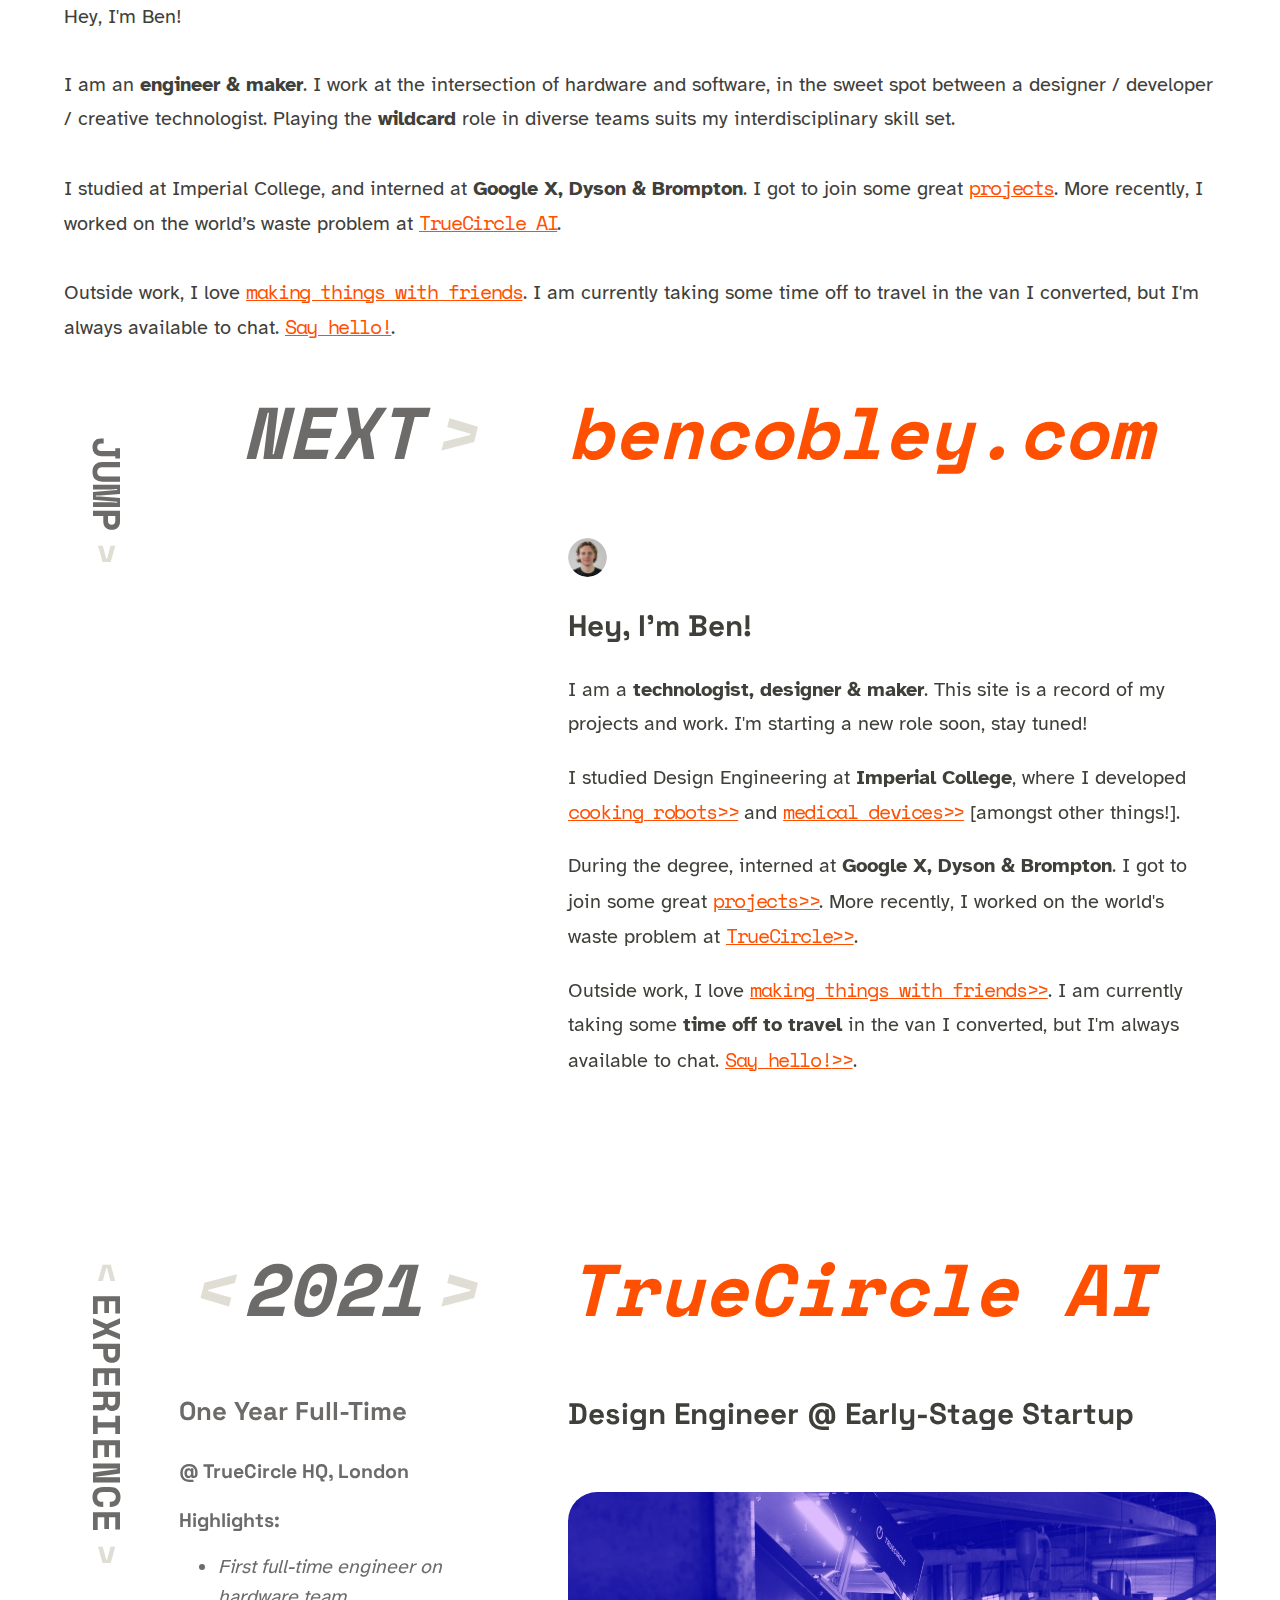
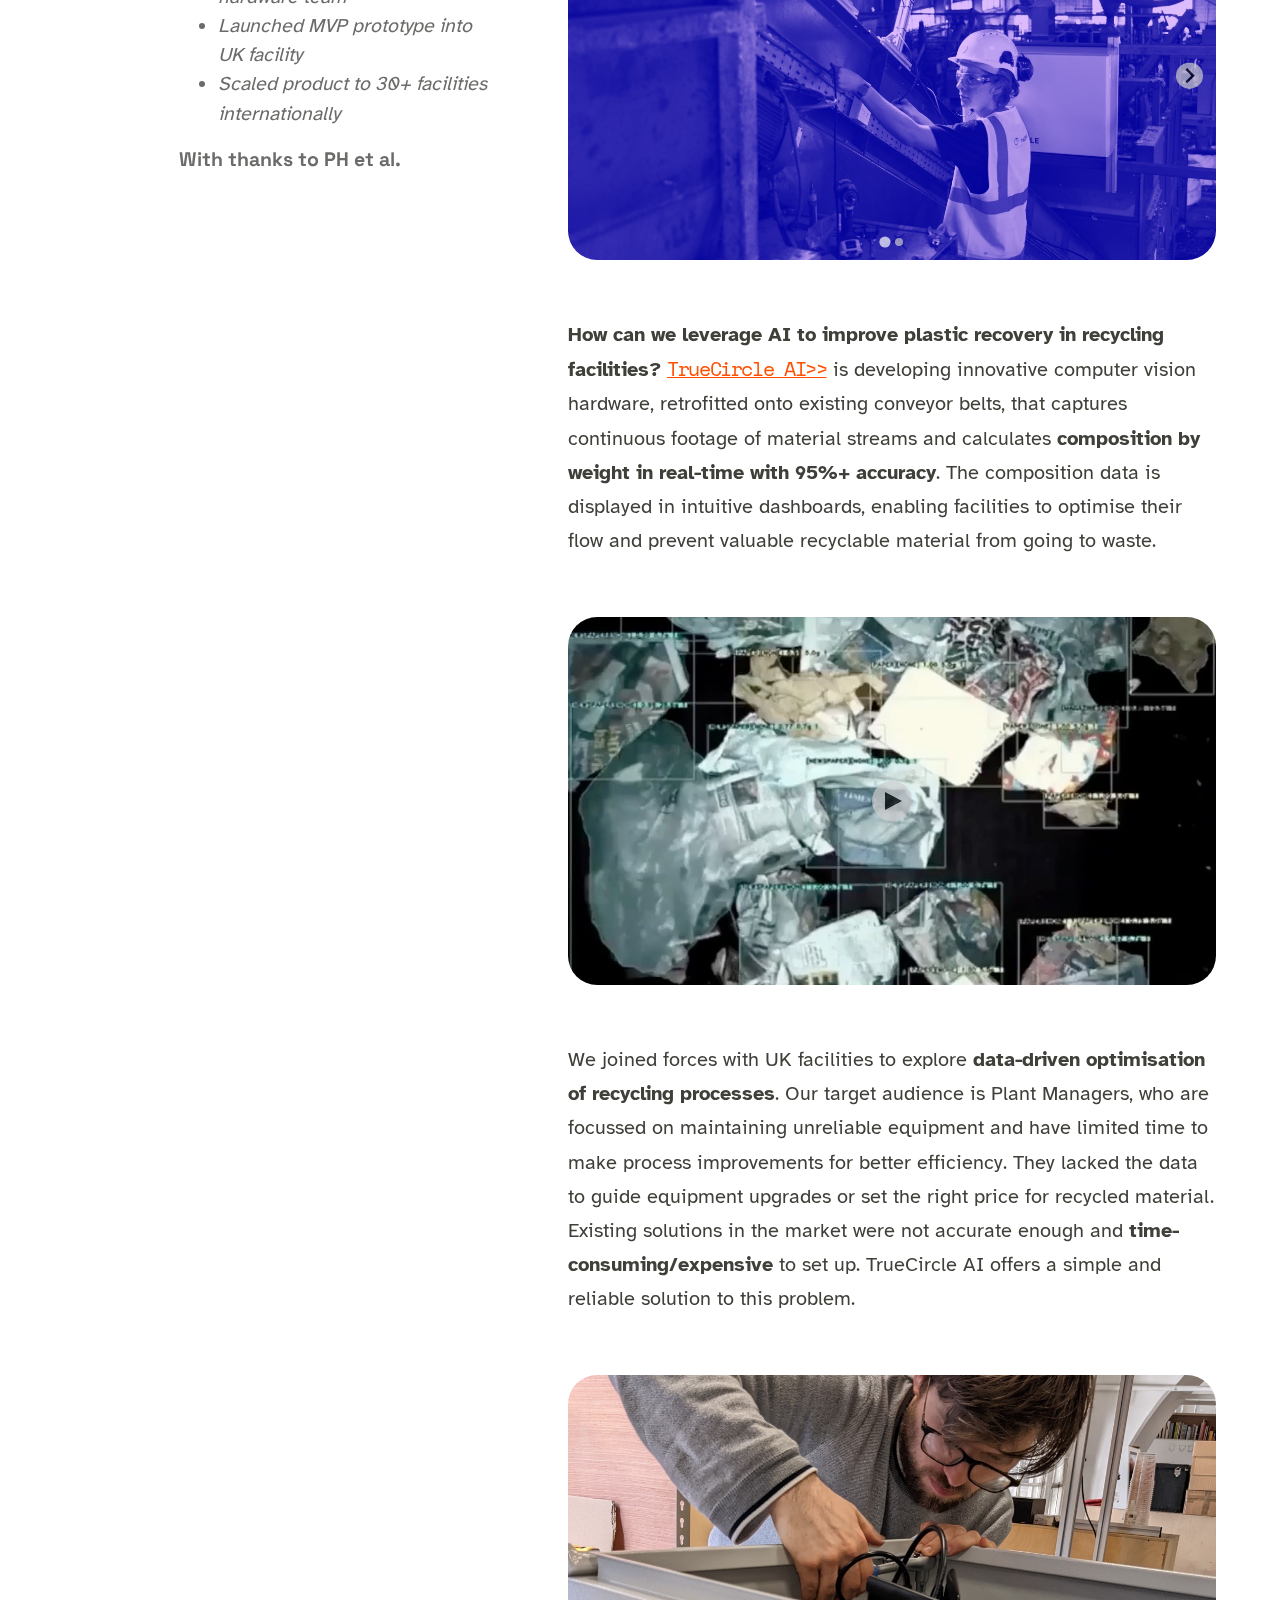
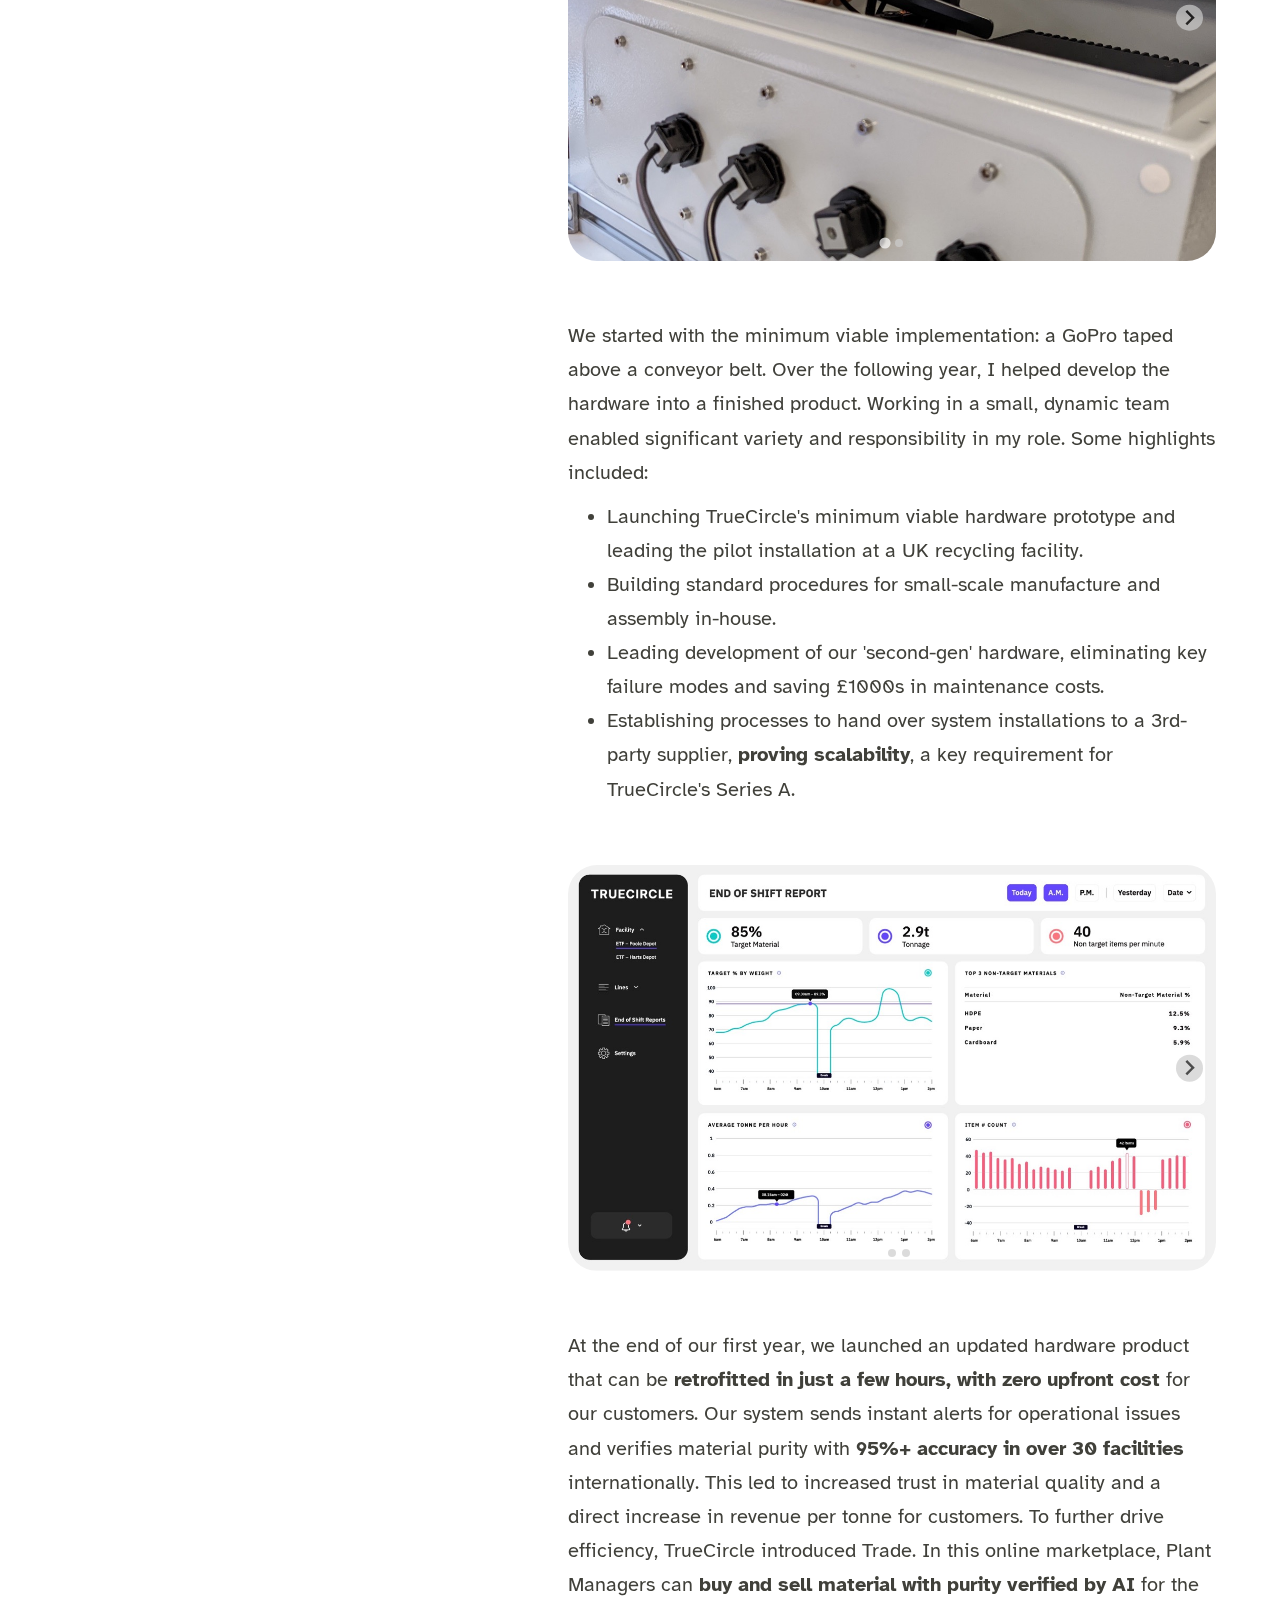
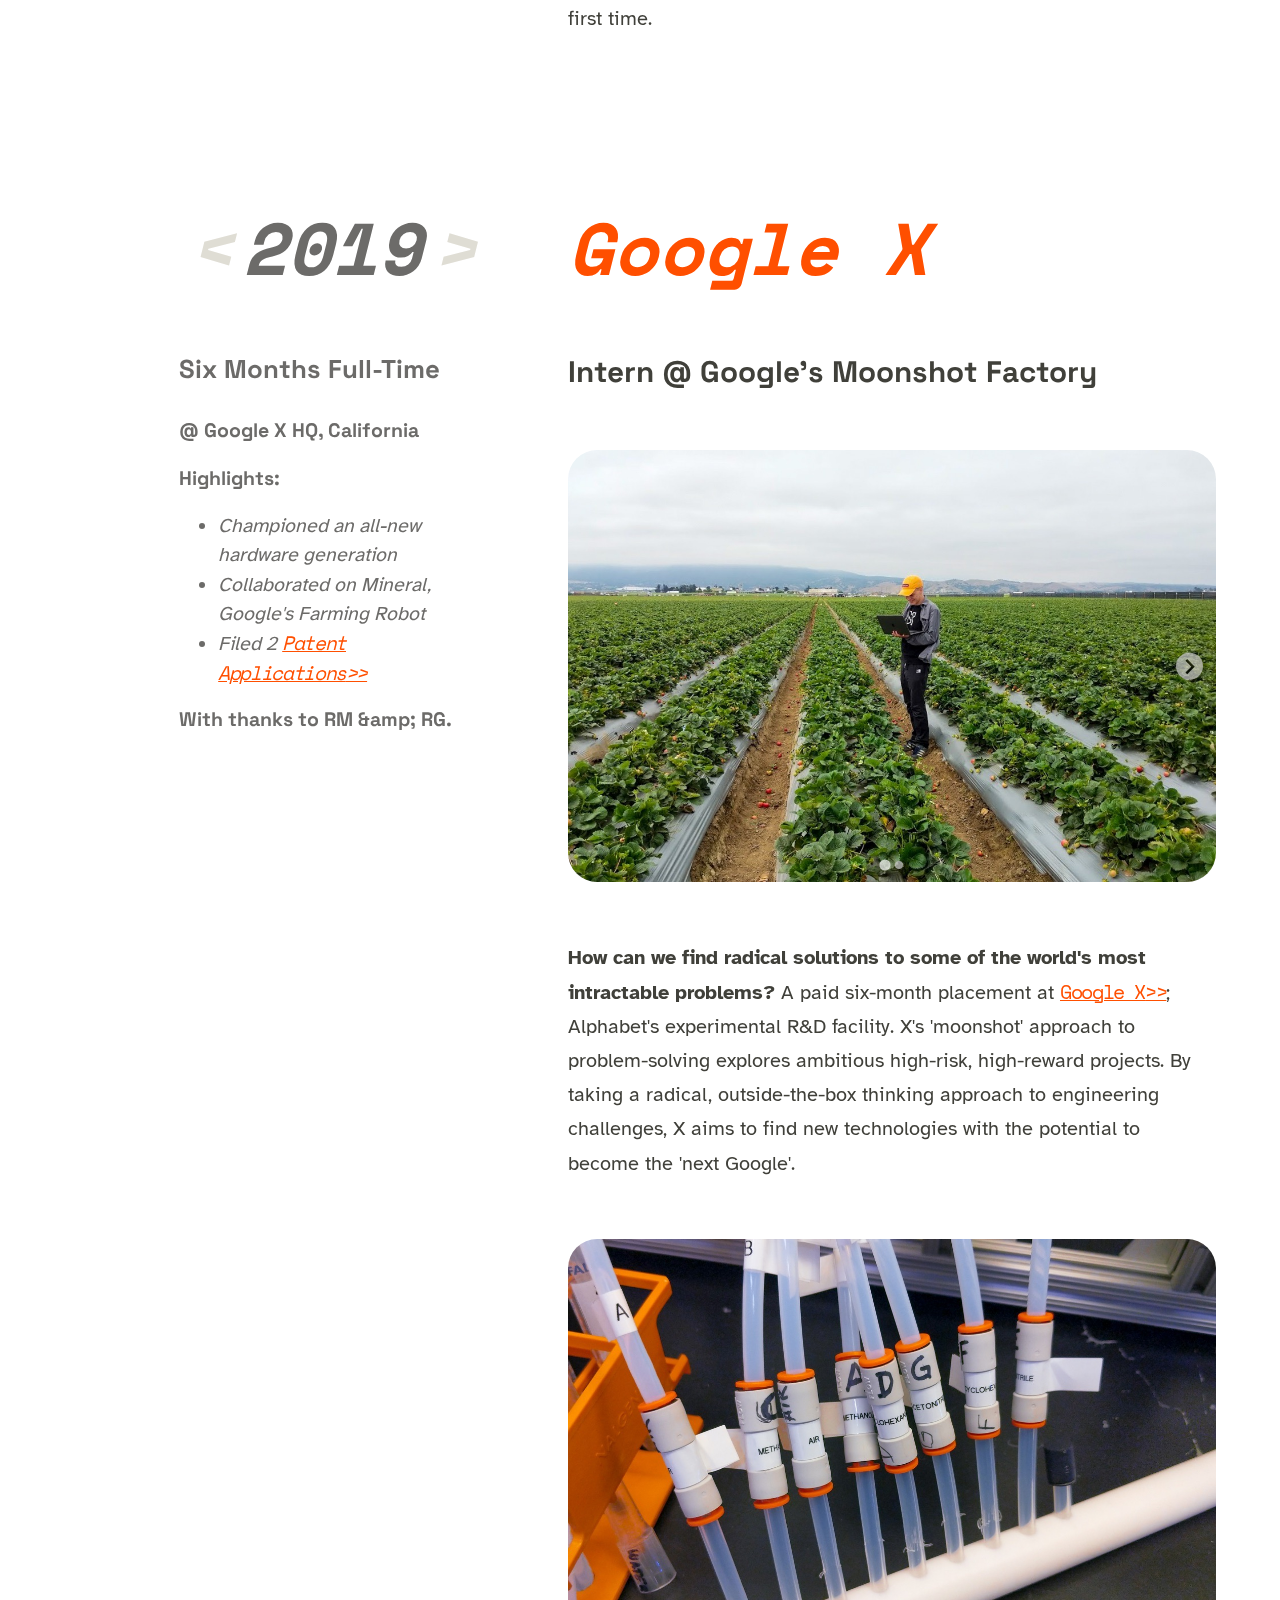
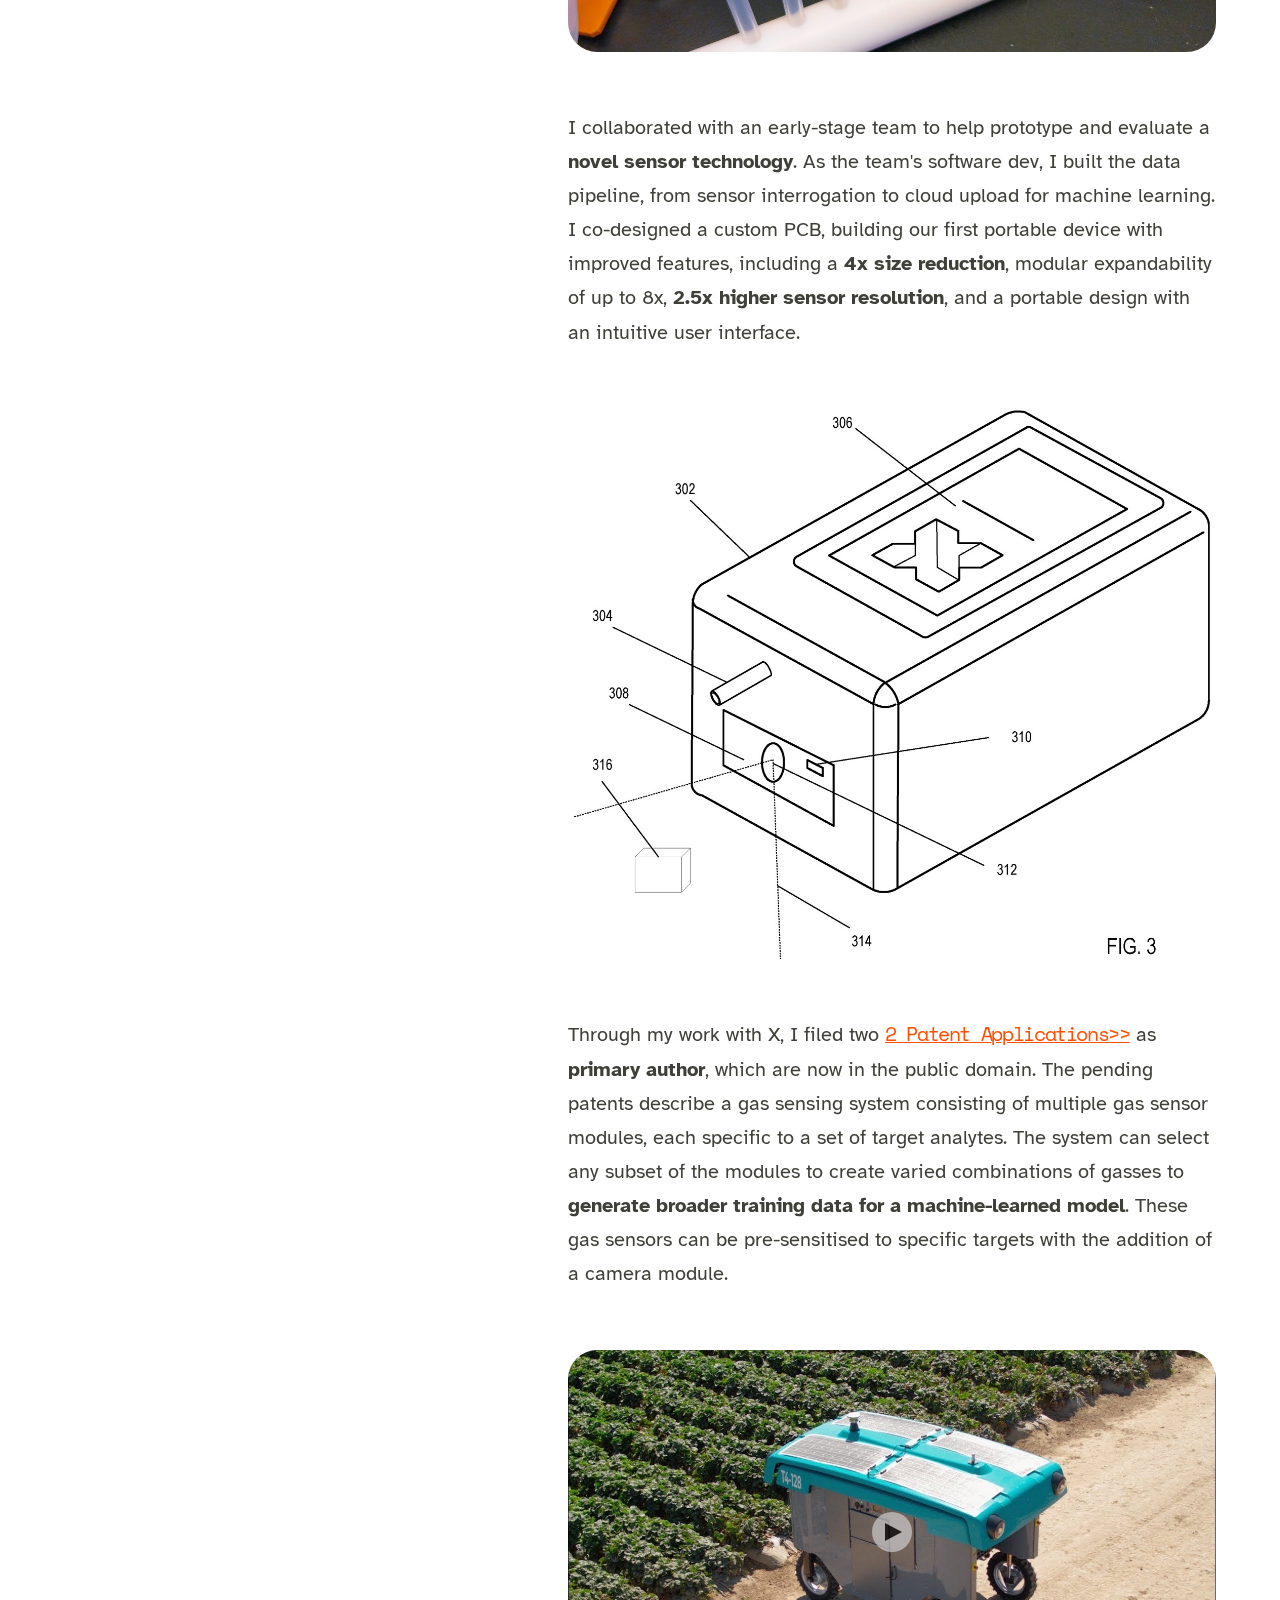
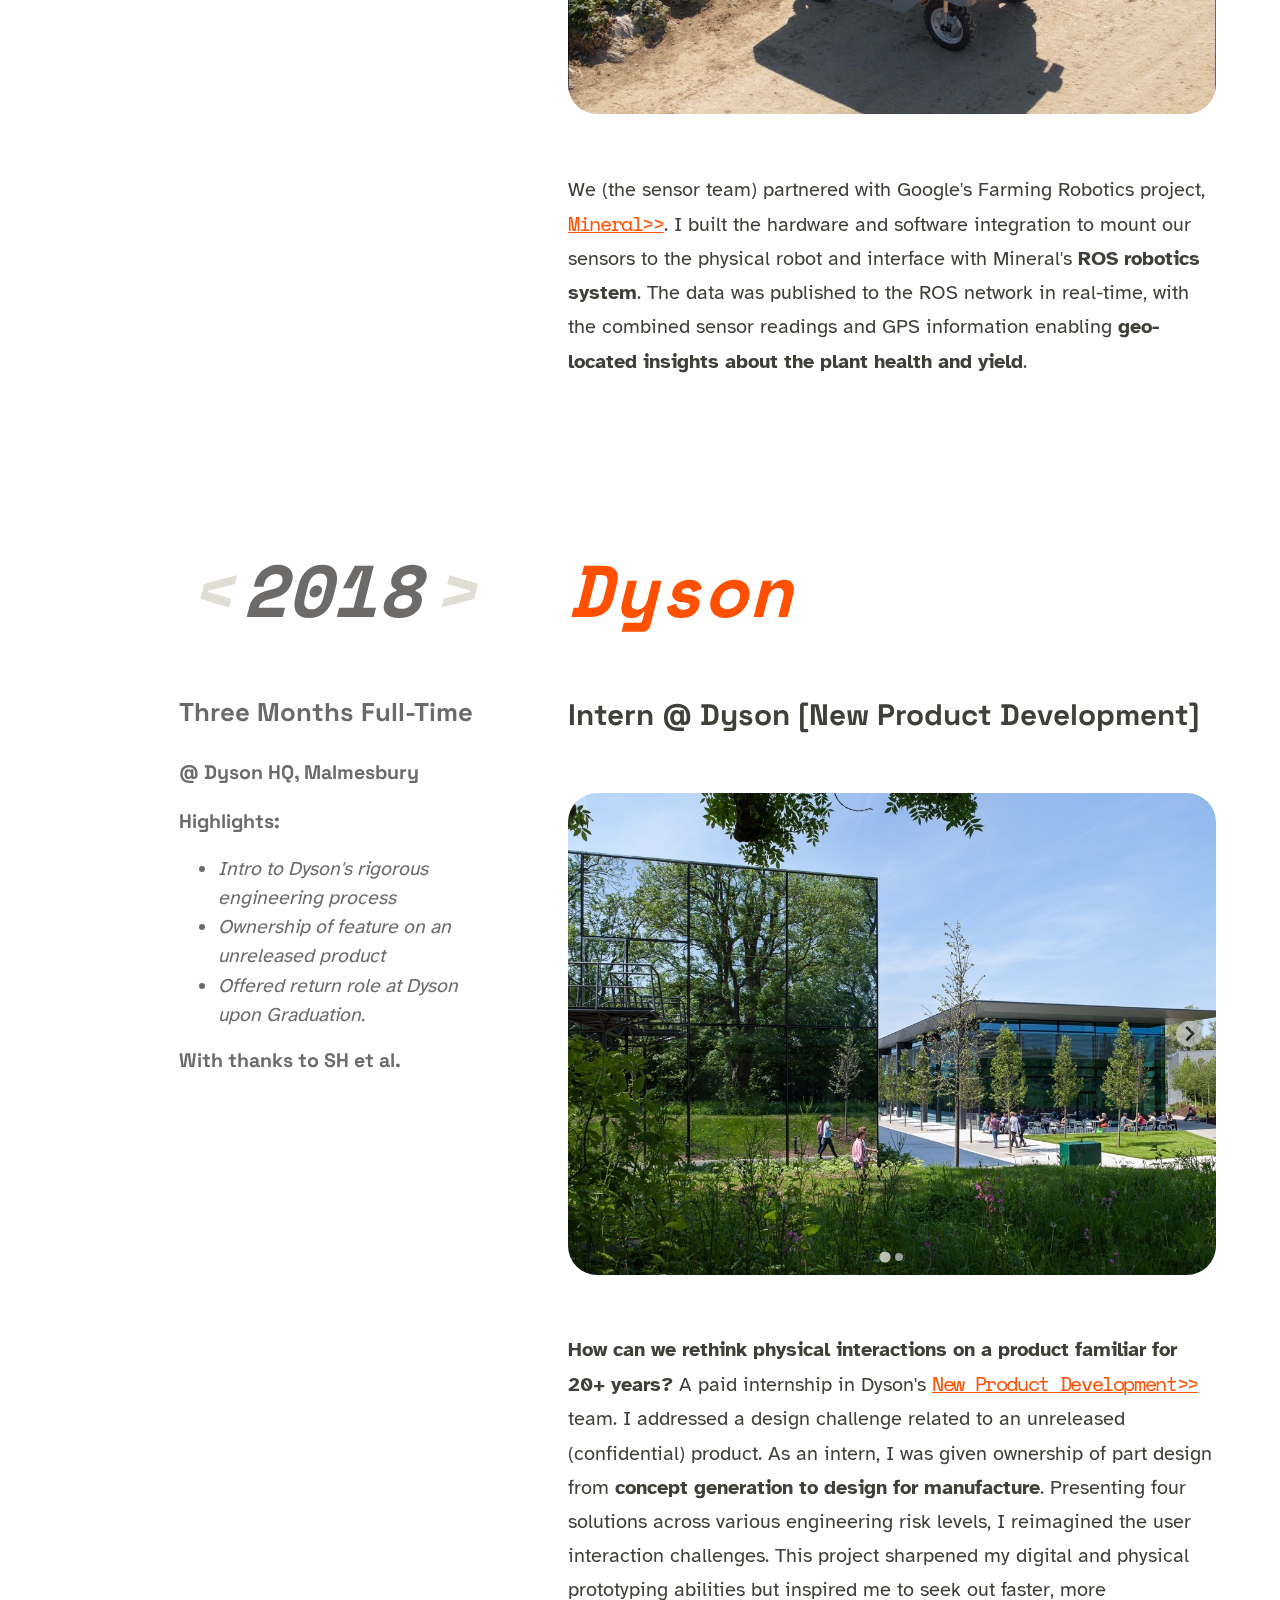
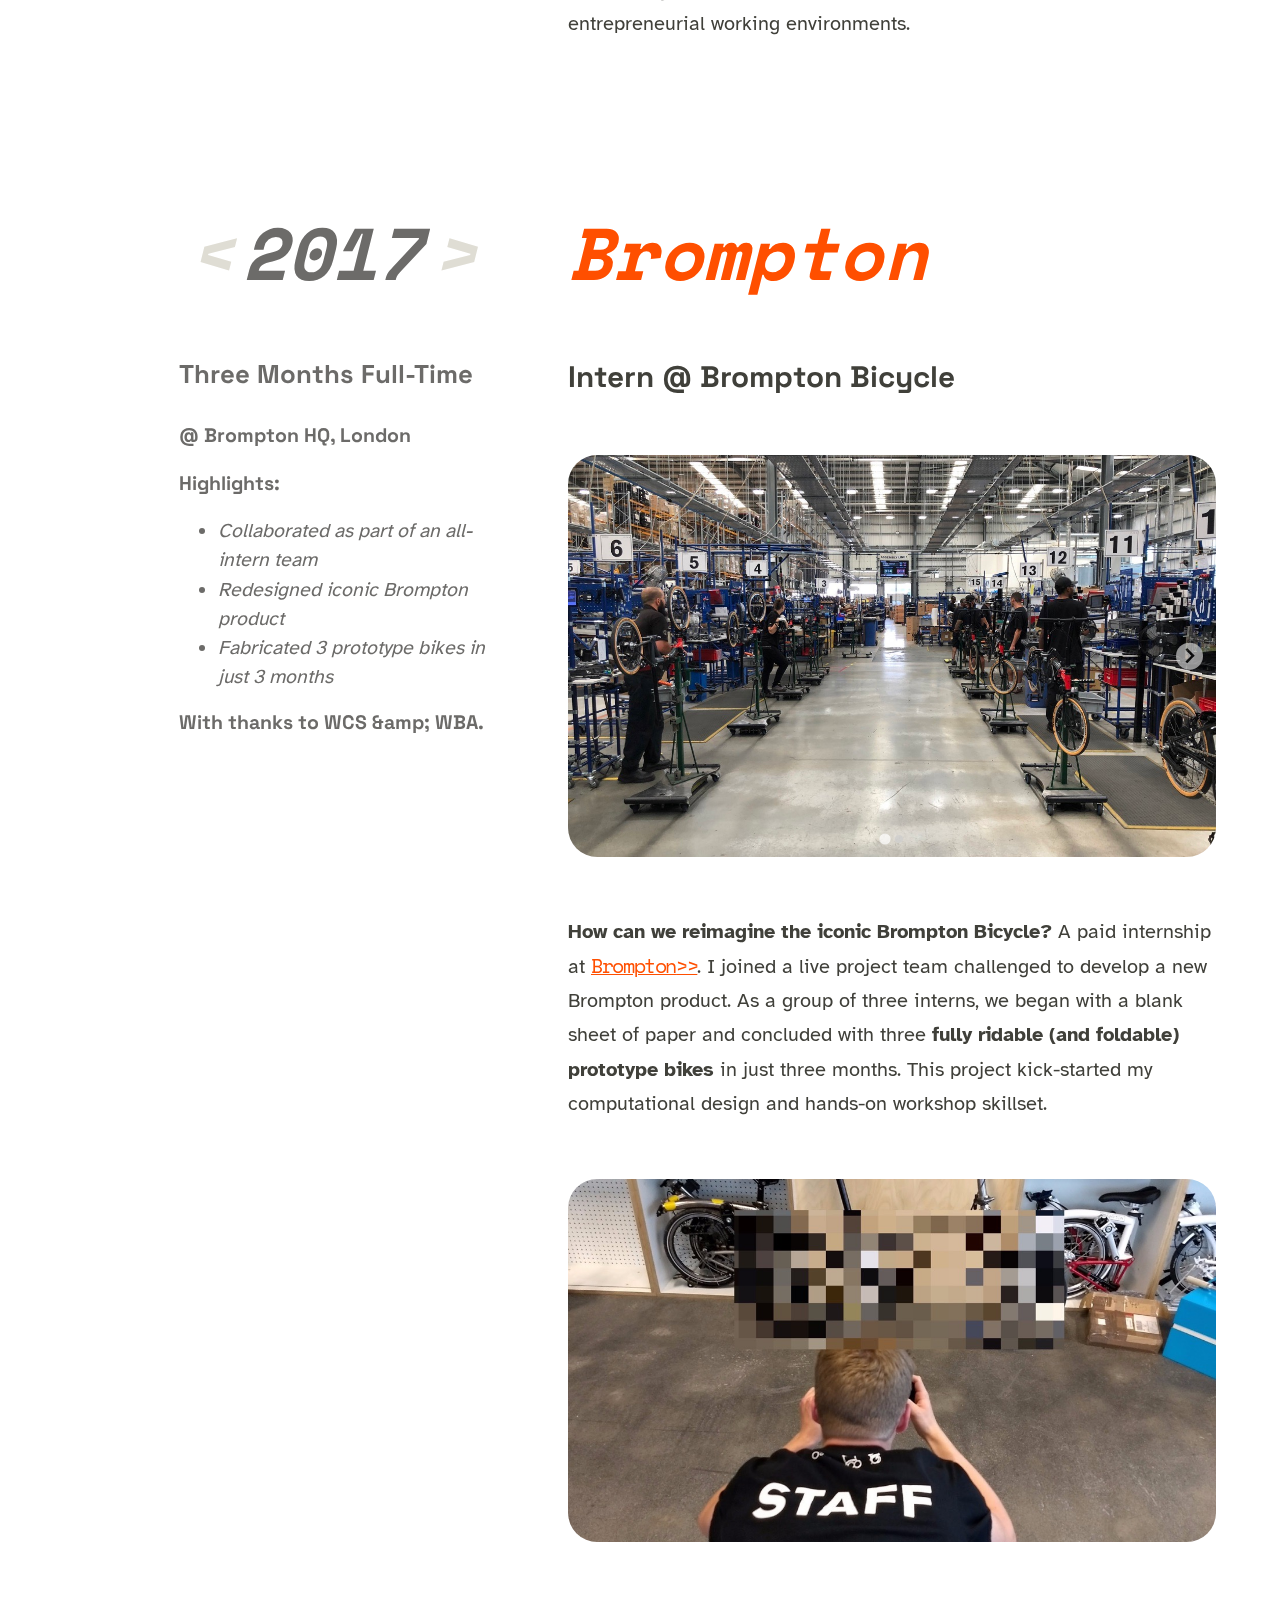
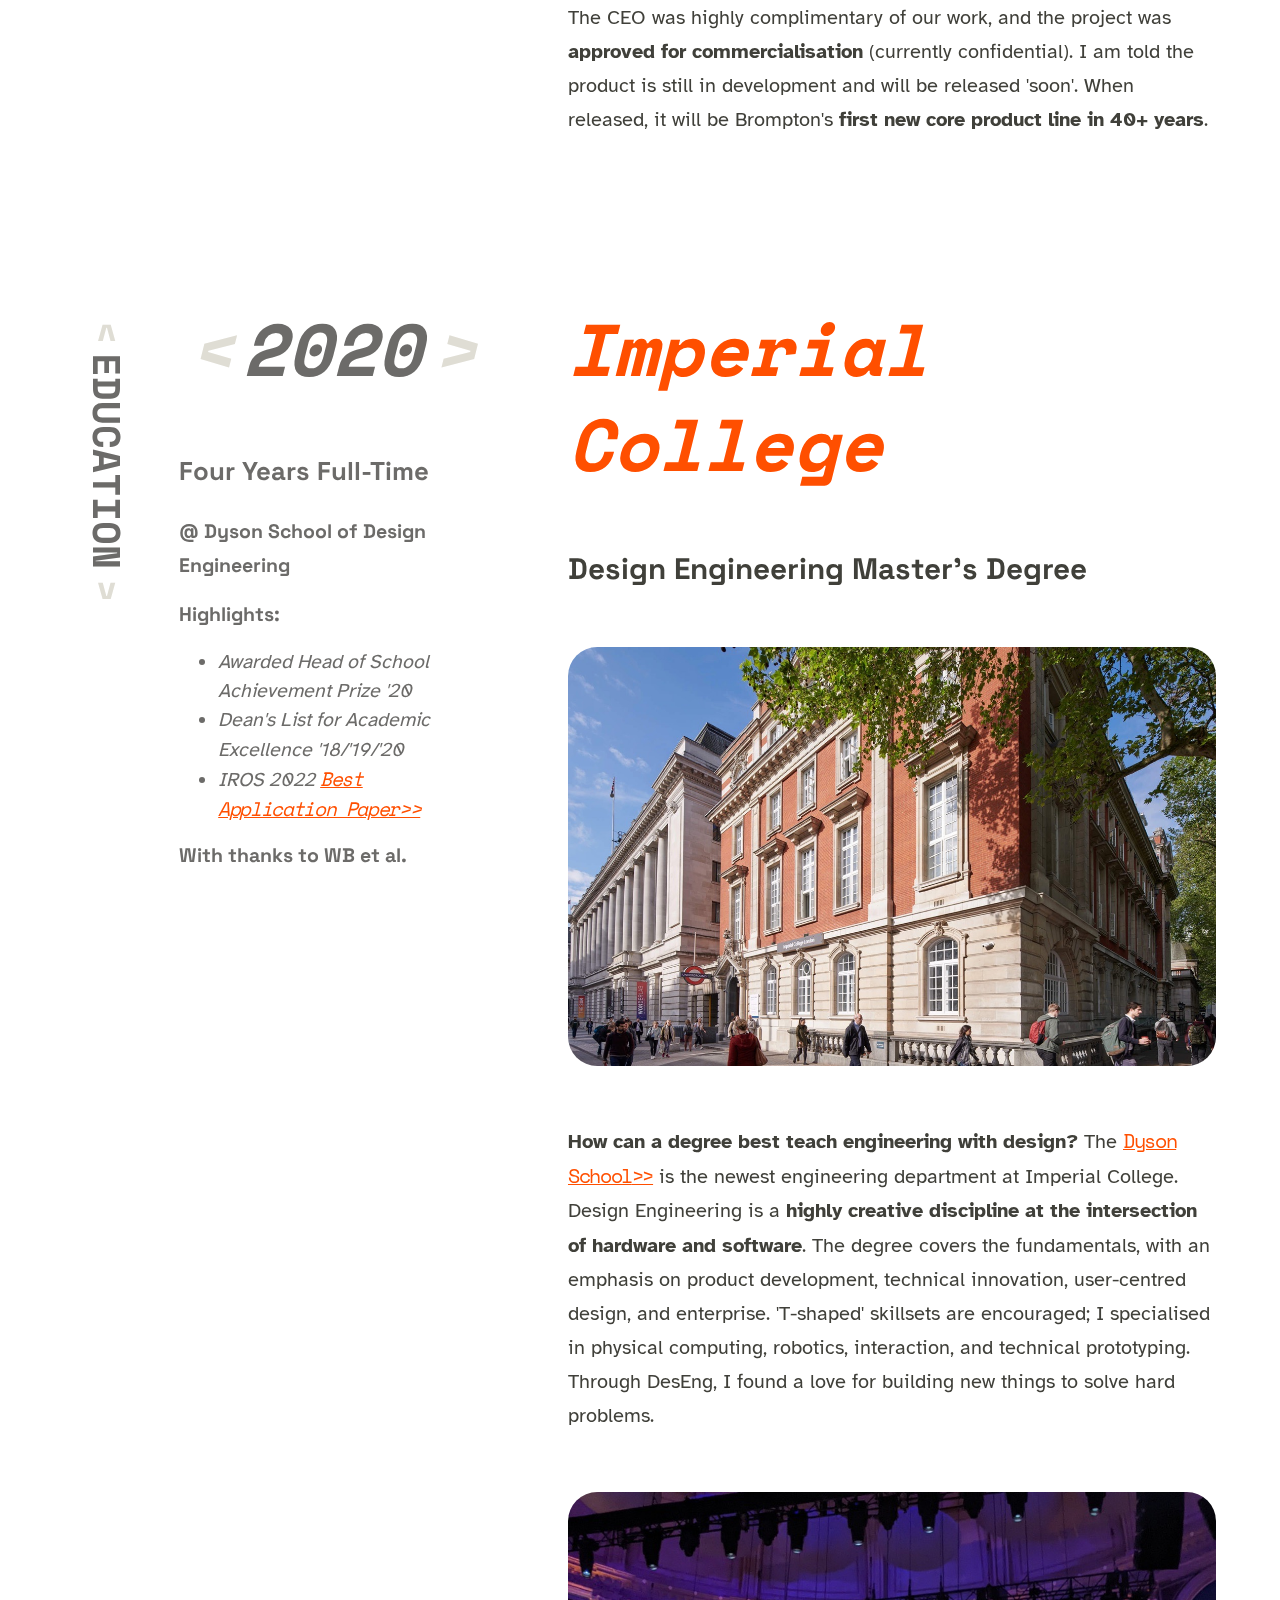
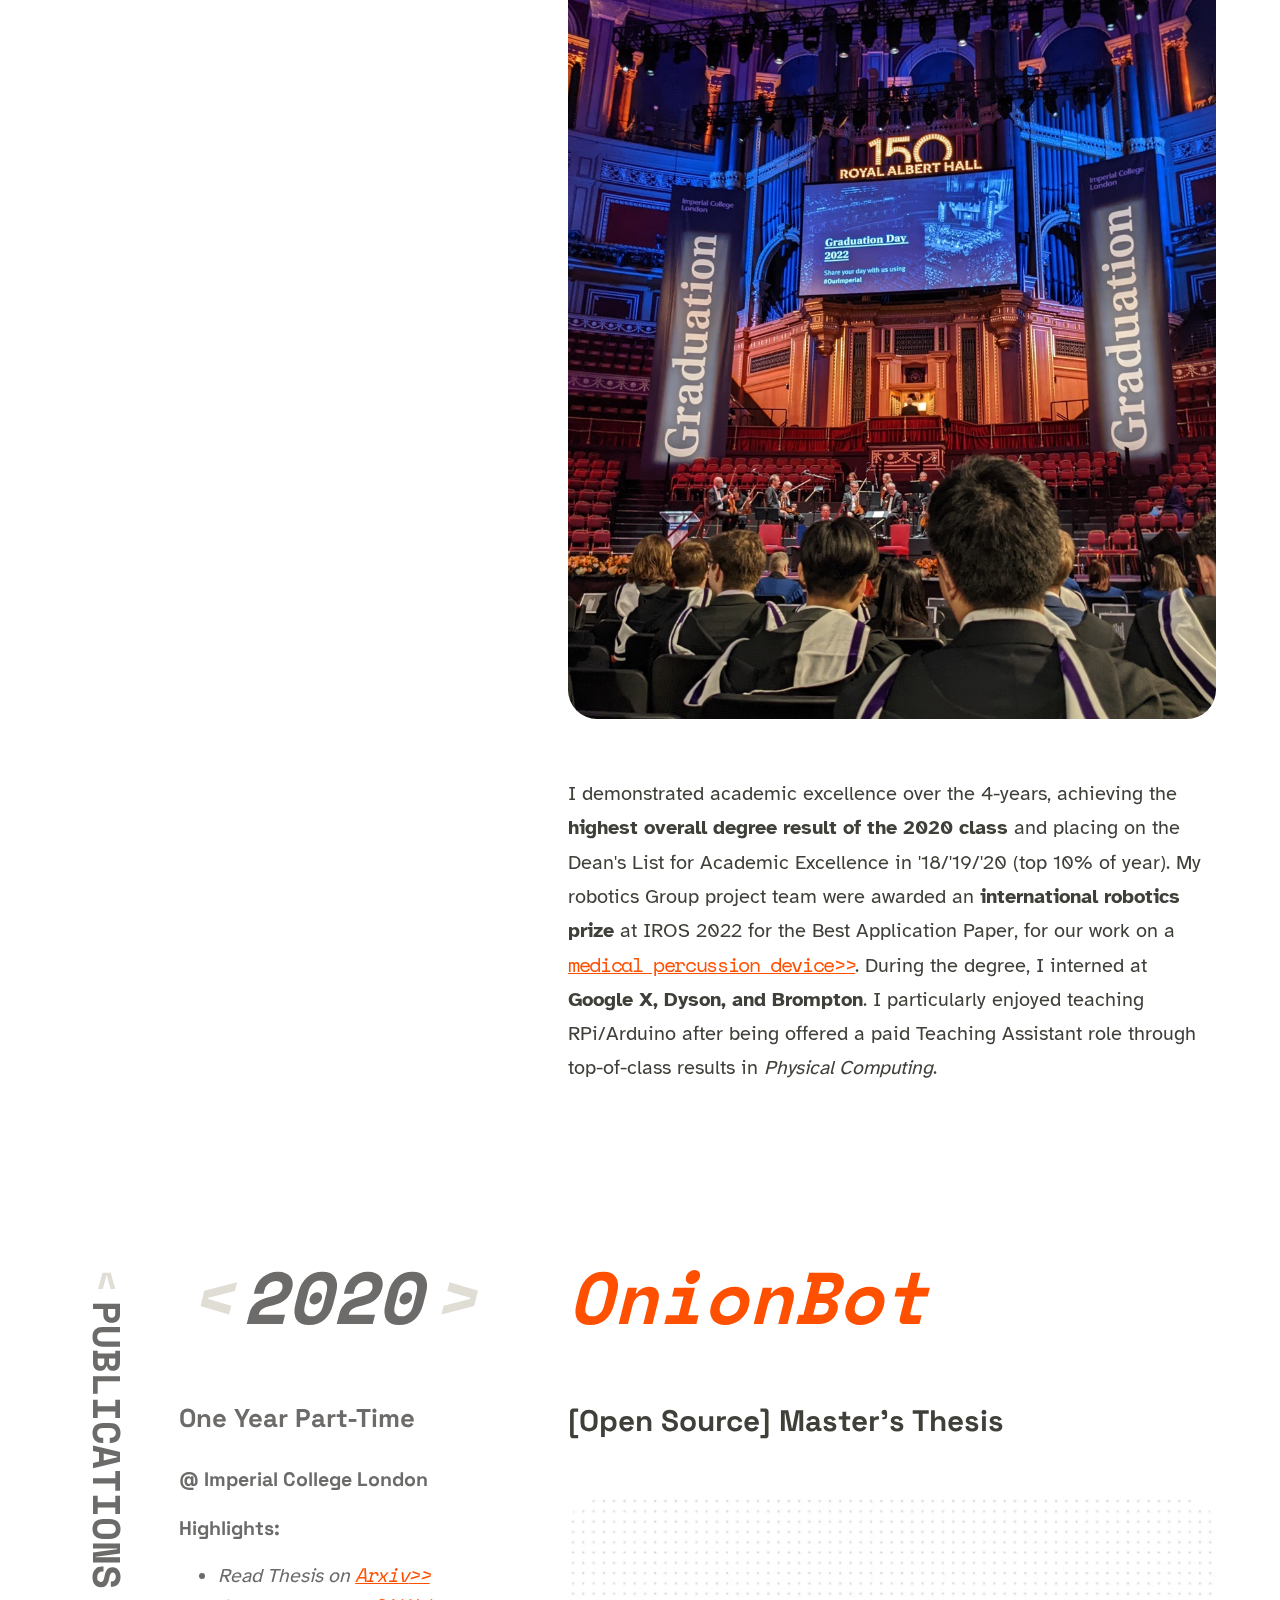
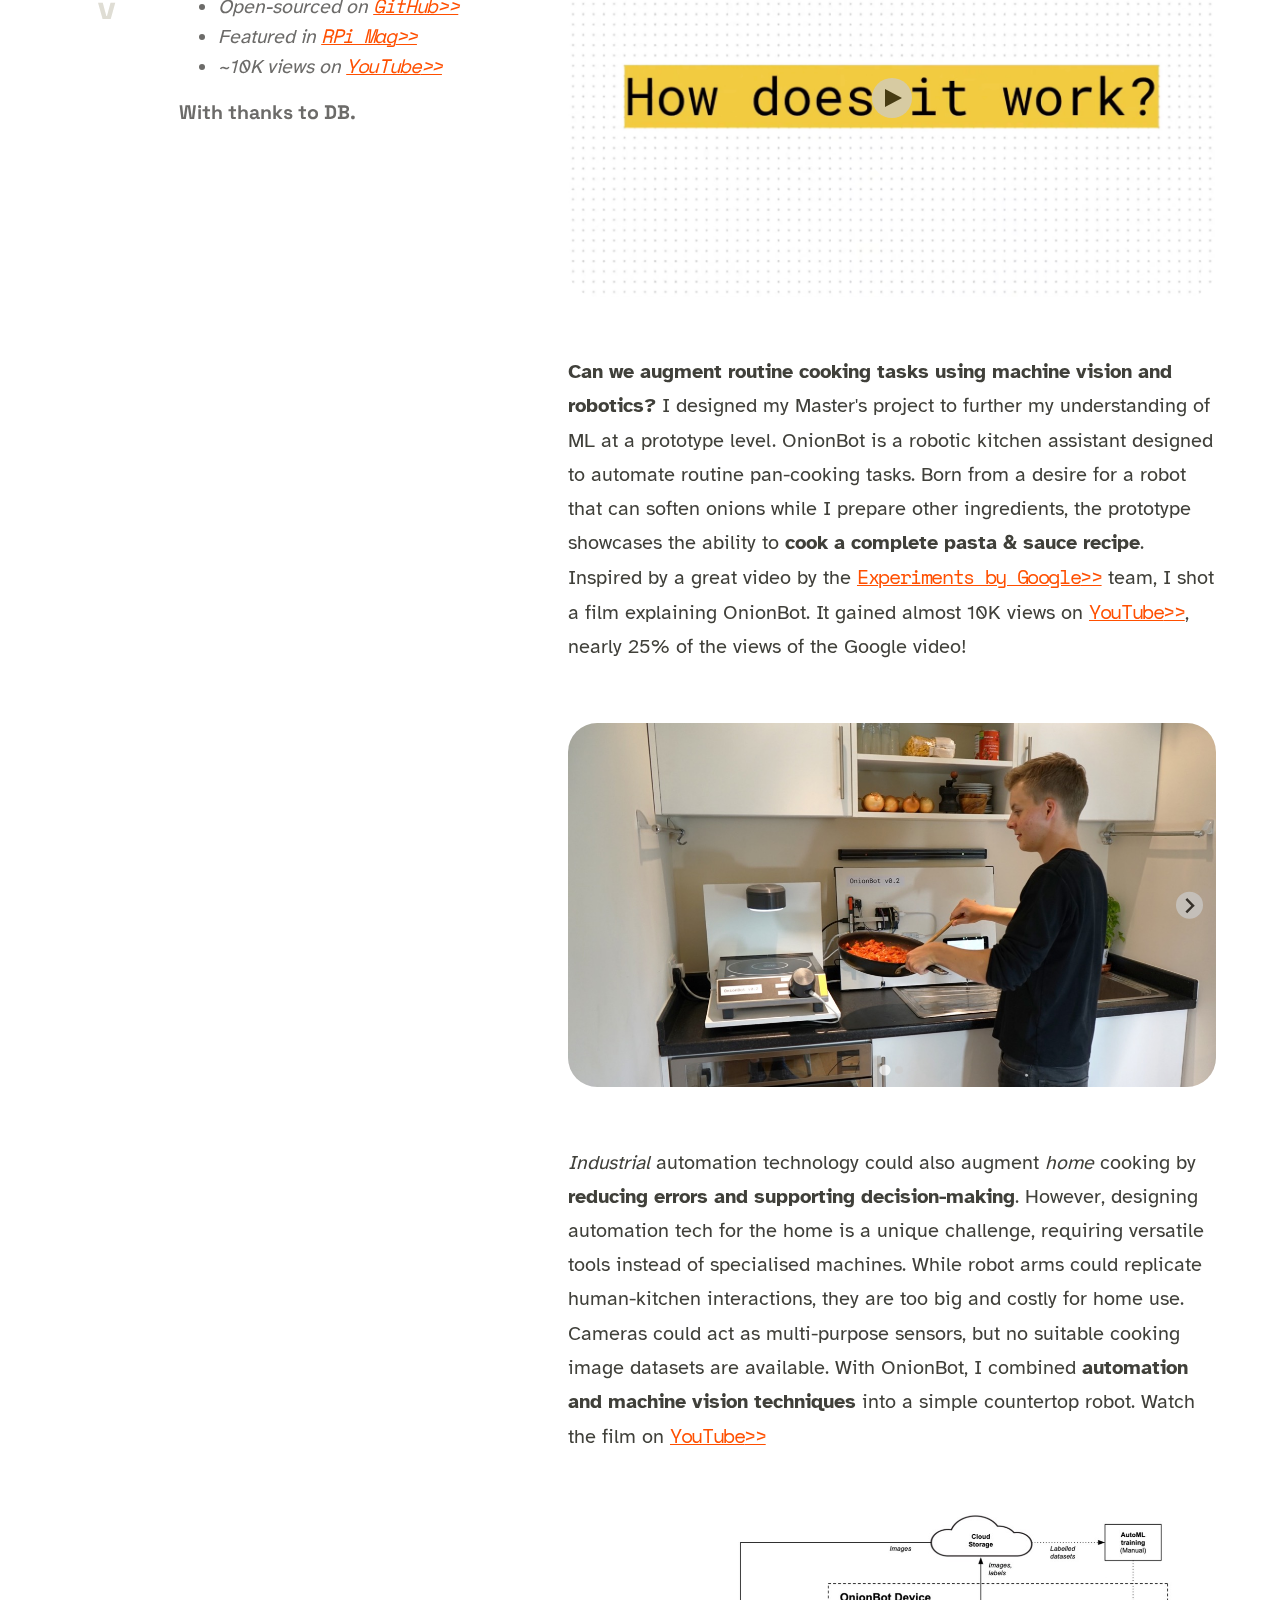
==== commit 28512ffe: "Merge branch 'timeline' into main" ====
--- a/index.html
+++ b/index.html
@@ -30,6 +30,20 @@
 
 
 
+                  Hey, I'm Ben! <br /><br />
+                  I am an <b>engineer & maker</b>. I work at the intersection of hardware and software, in the sweet spot between a designer /
+                  developer / creative technologist. Playing the <b>wildcard</b> role in diverse teams suits my interdisciplinary skill set.
+                  <br /><br />
+                  I studied at Imperial College, and interned at <b>Google X, Dyson & Brompton</b>. I got to join some great
+                  <a href="#Experience">projects</a>. More recently, I worked on the world’s waste problem at <a href="#TrueCircle">TrueCircle AI</a>.
+                  <br /><br />
+                  Outside work, I love <a href="#Projects">making things with friends</a>. I am currently taking some time off to travel in the van I
+                  converted, but I'm always available to chat. <a href="mailto:ben.cobley@gmail.com">Say hello!</a>.
+                </span></span
+              >
+            </div>
+          </div>
+        </div>
 <!-- THEME -->
 <div class="column">
   <div class="row theme-row" id="Jump">
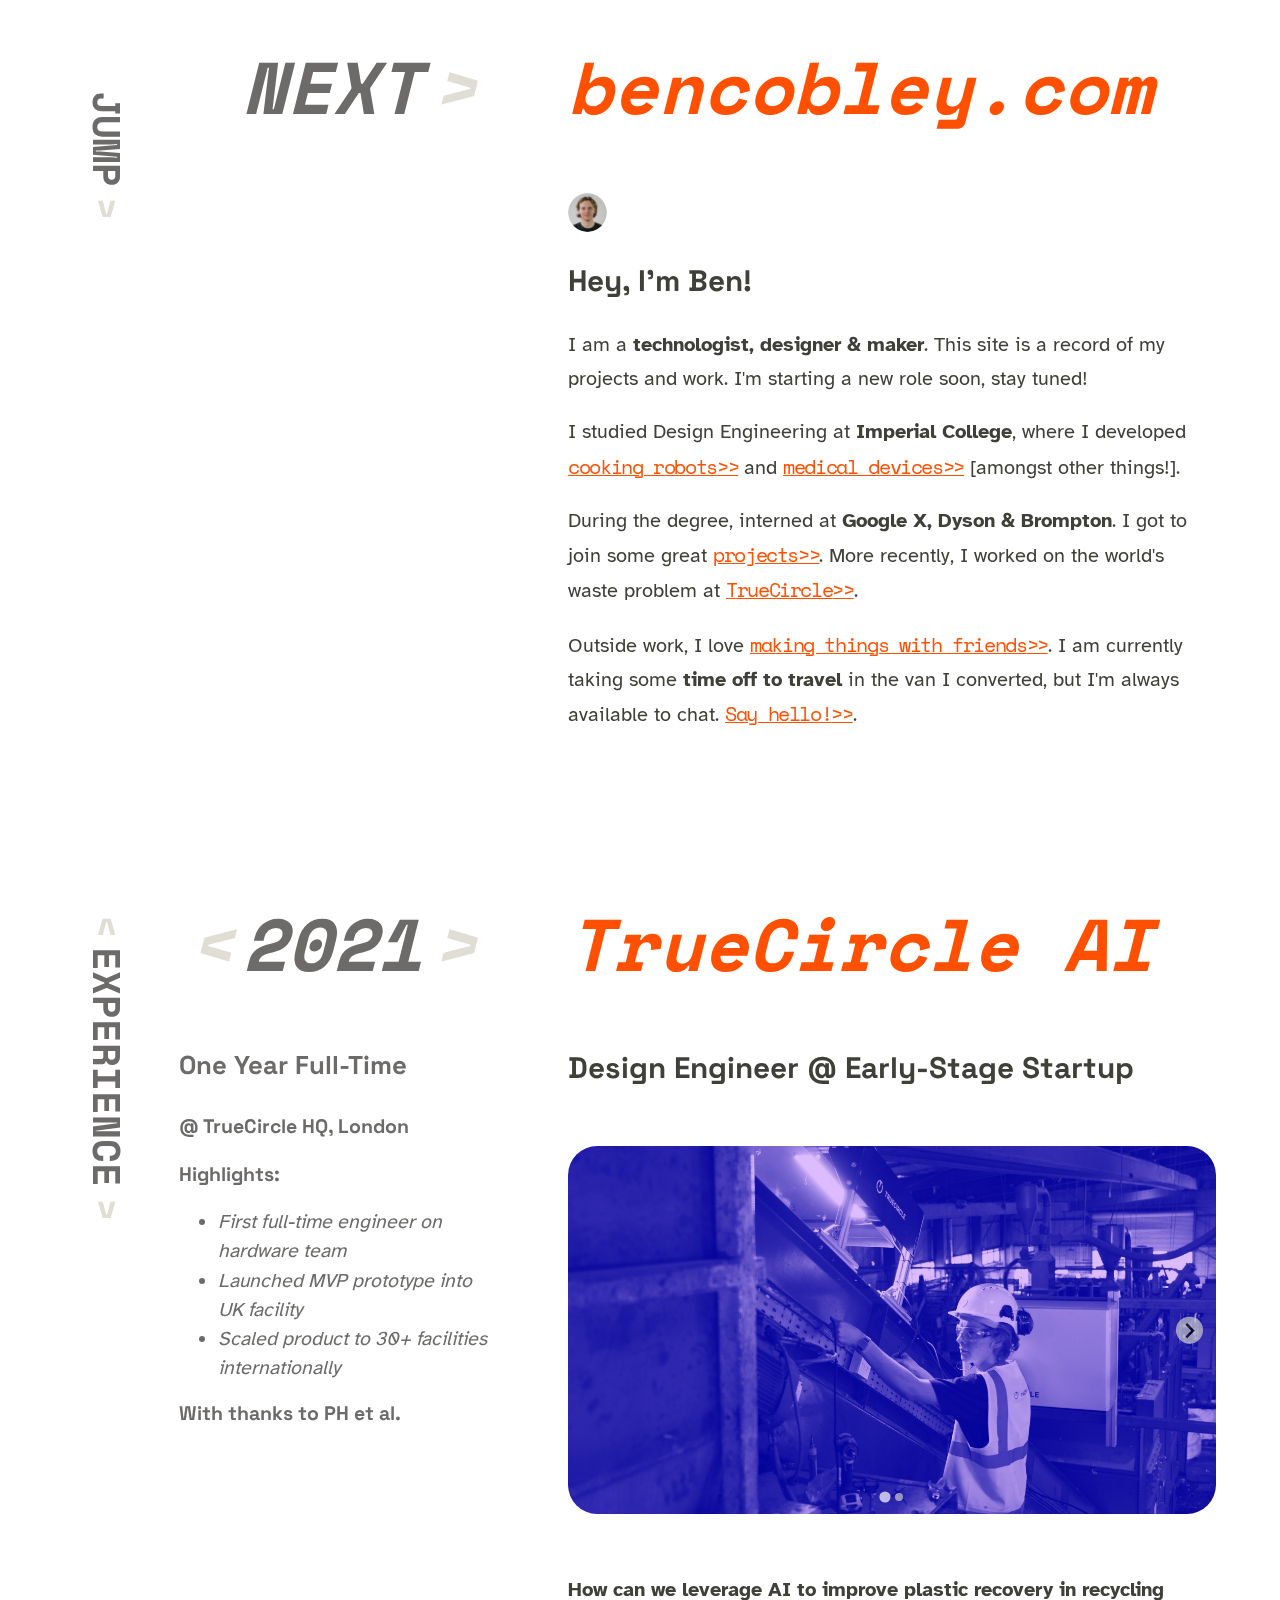
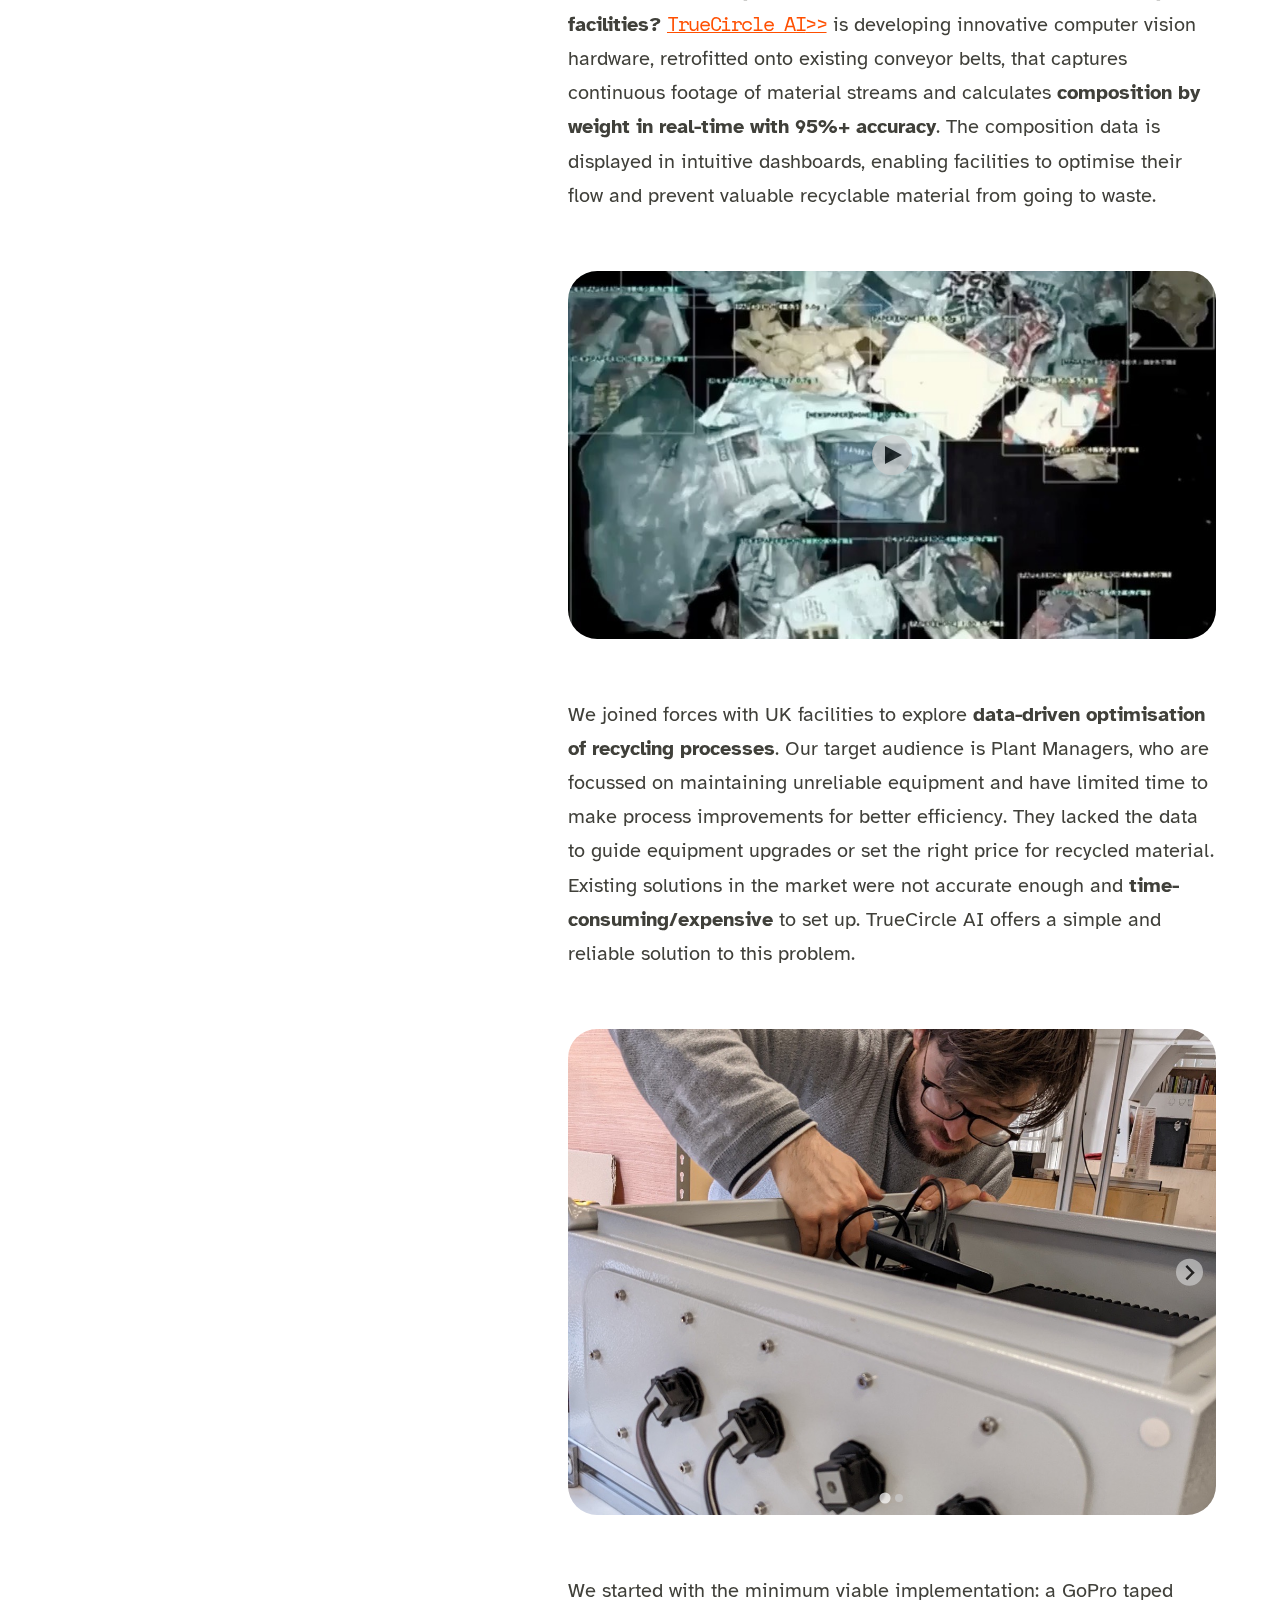
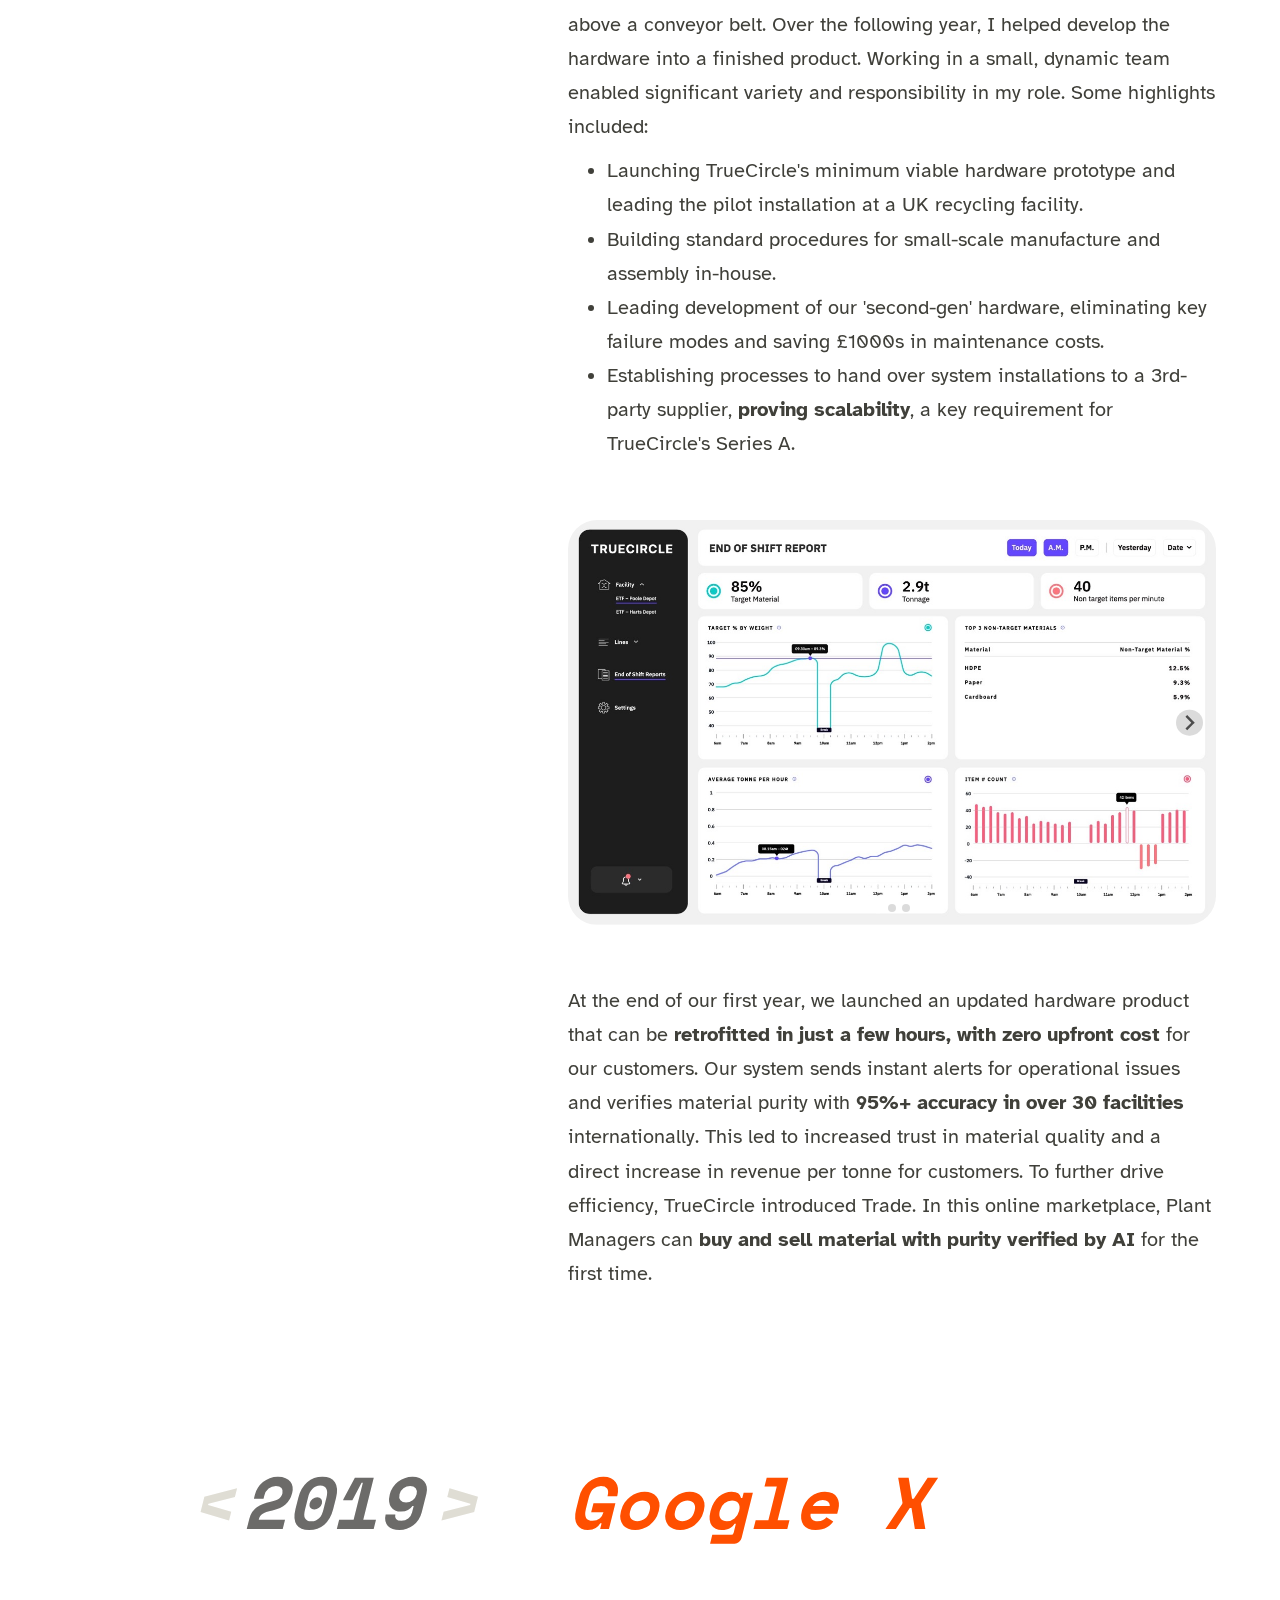
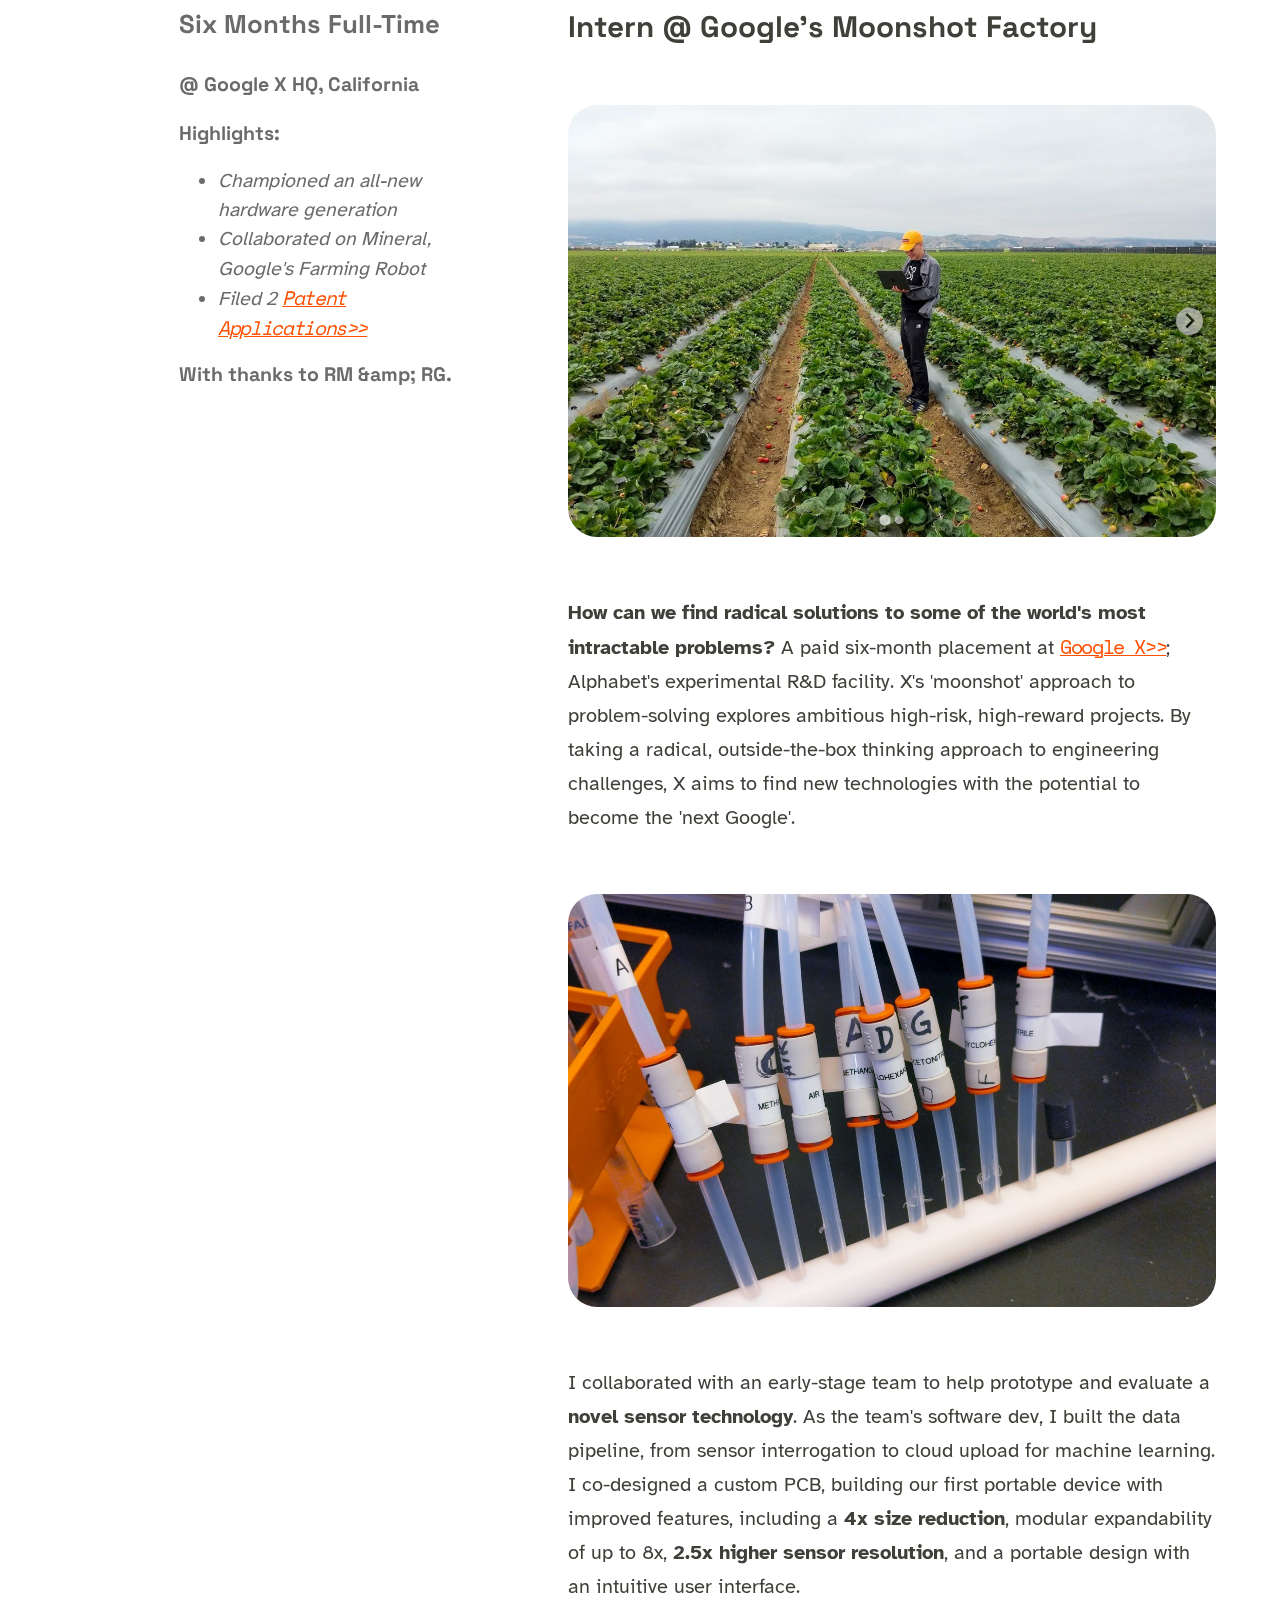
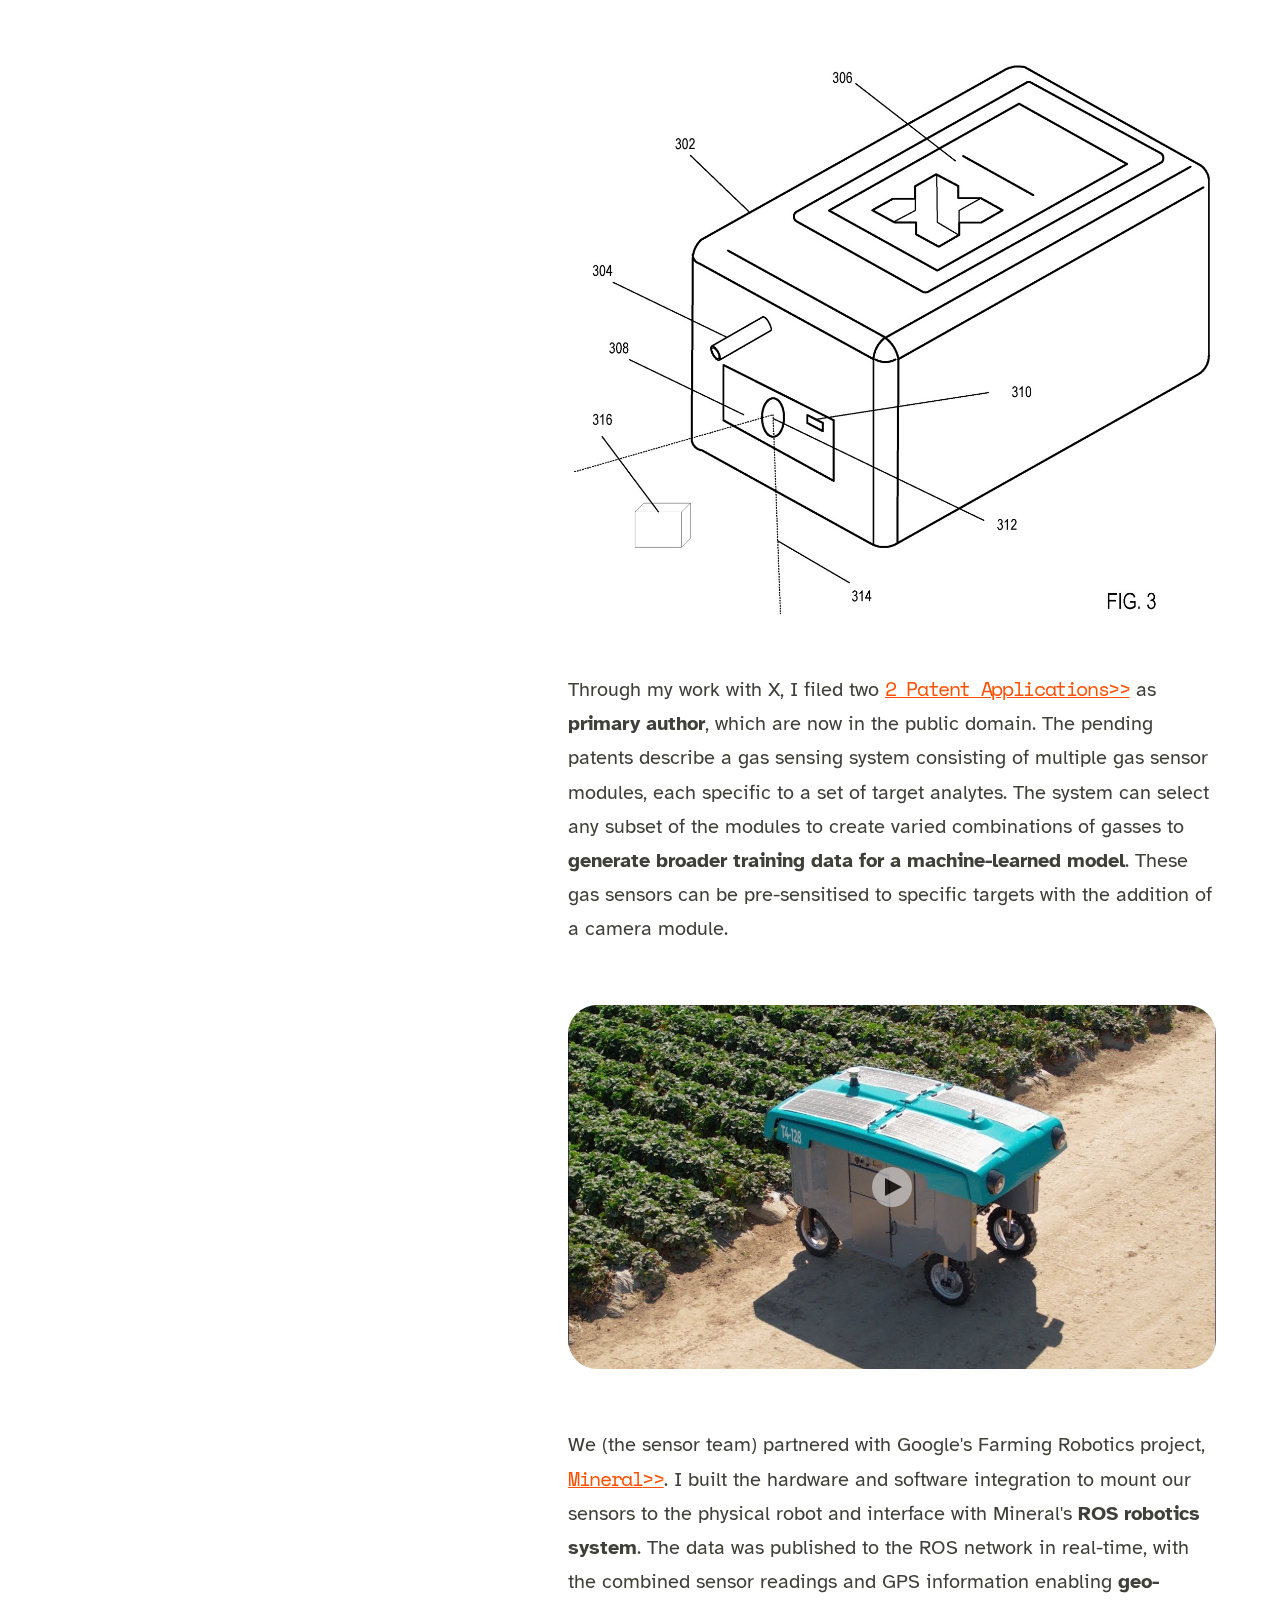
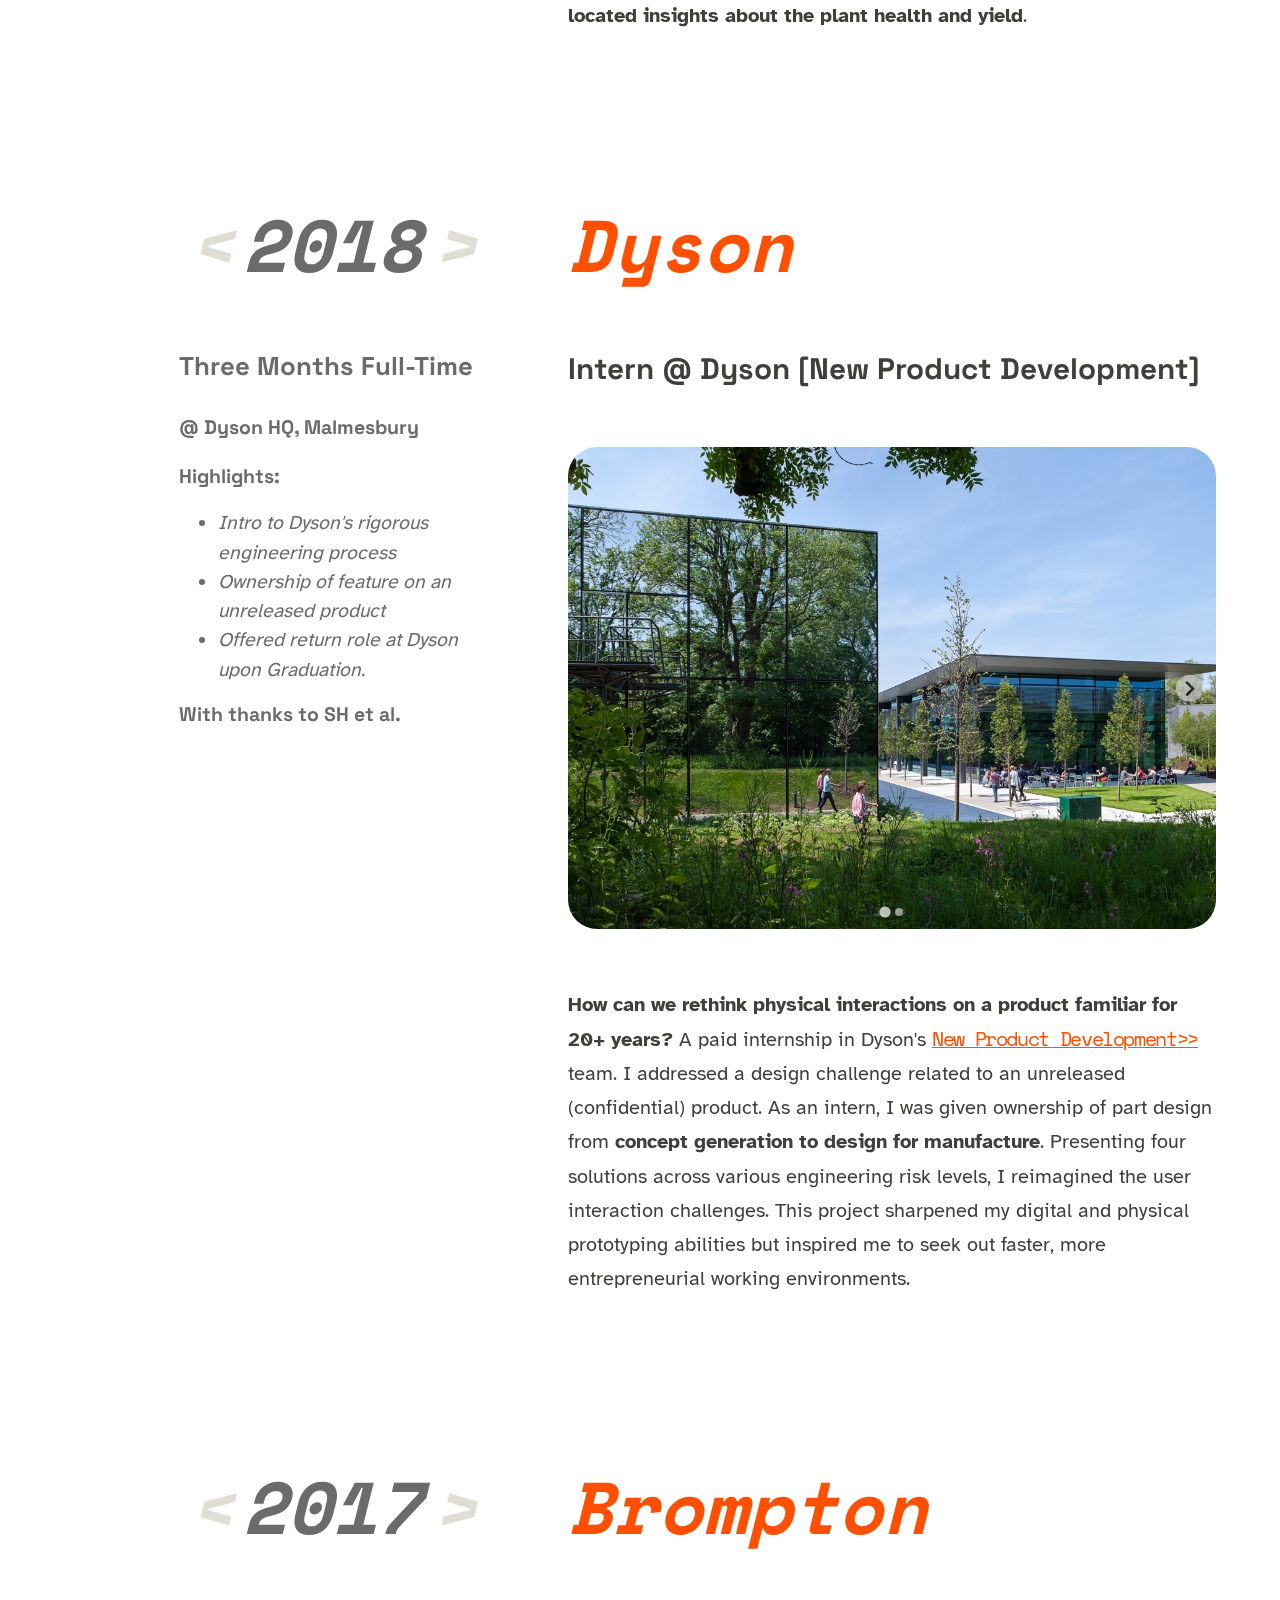
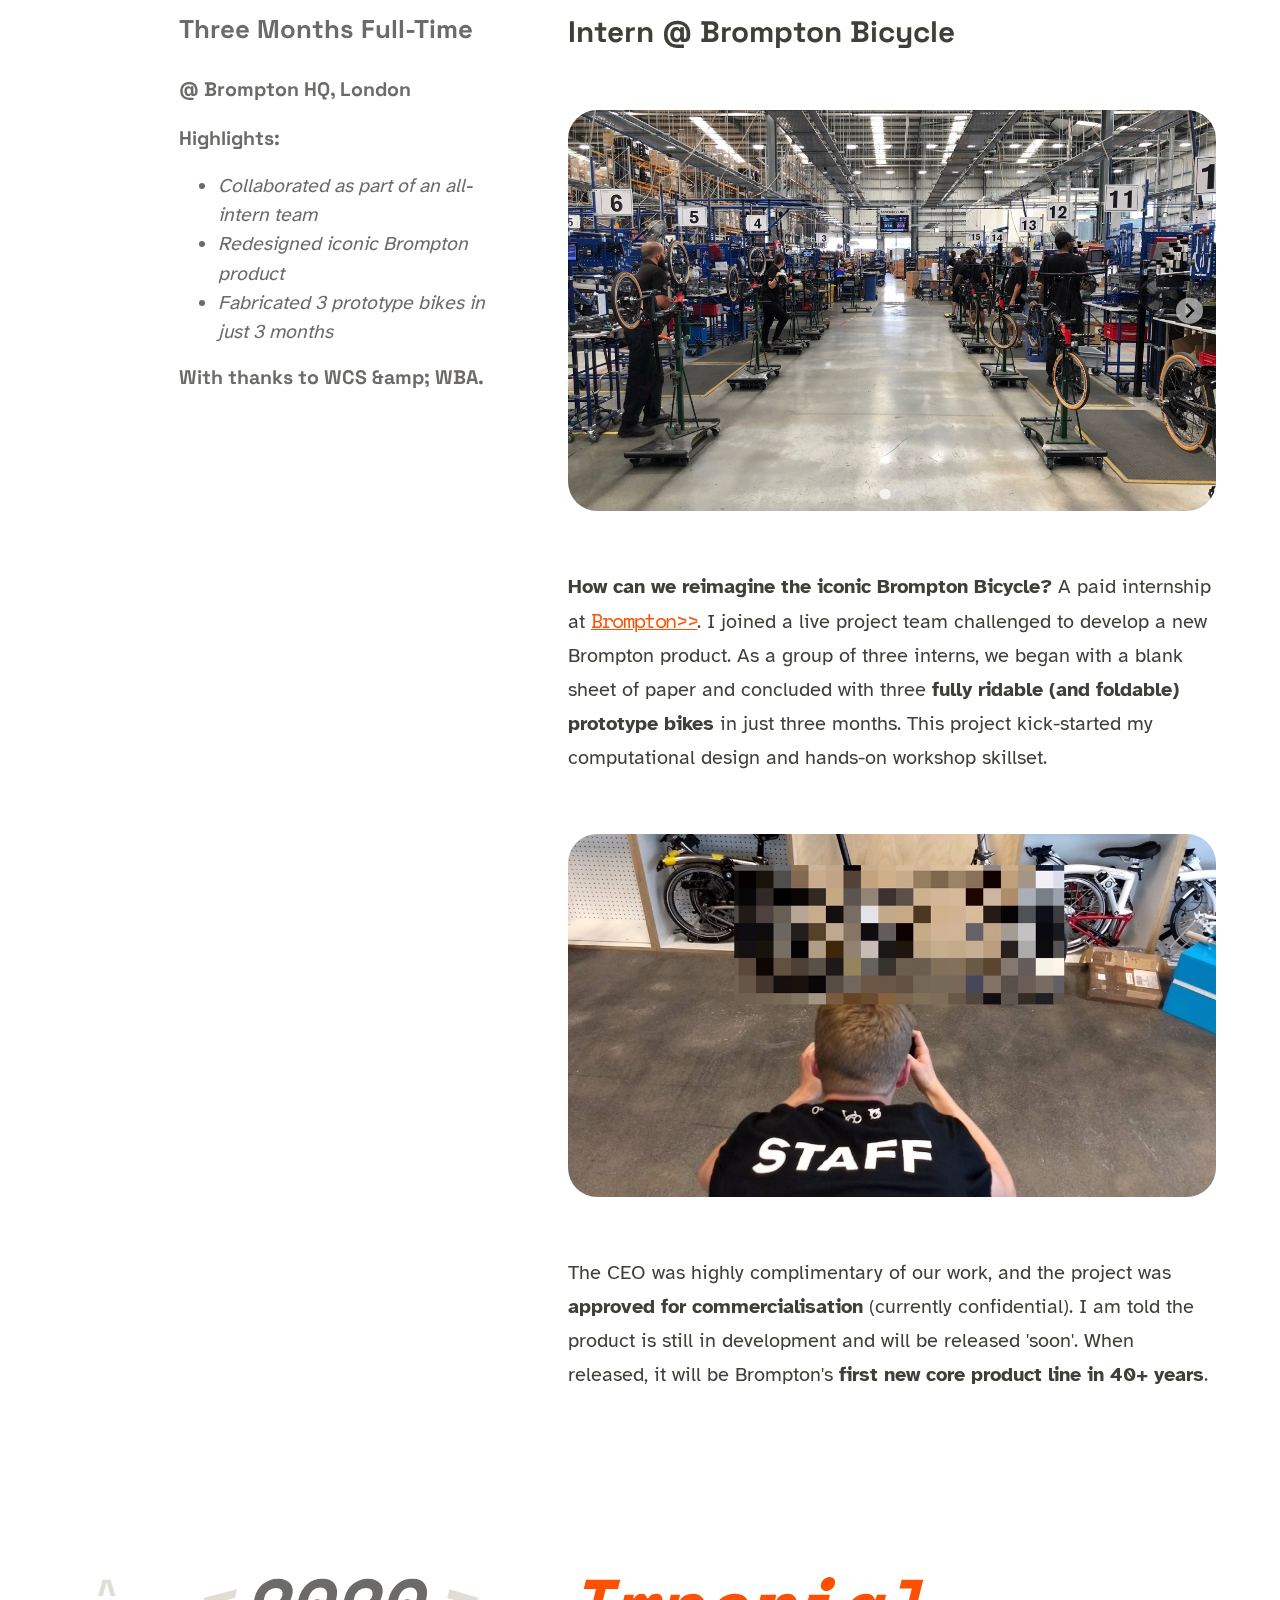
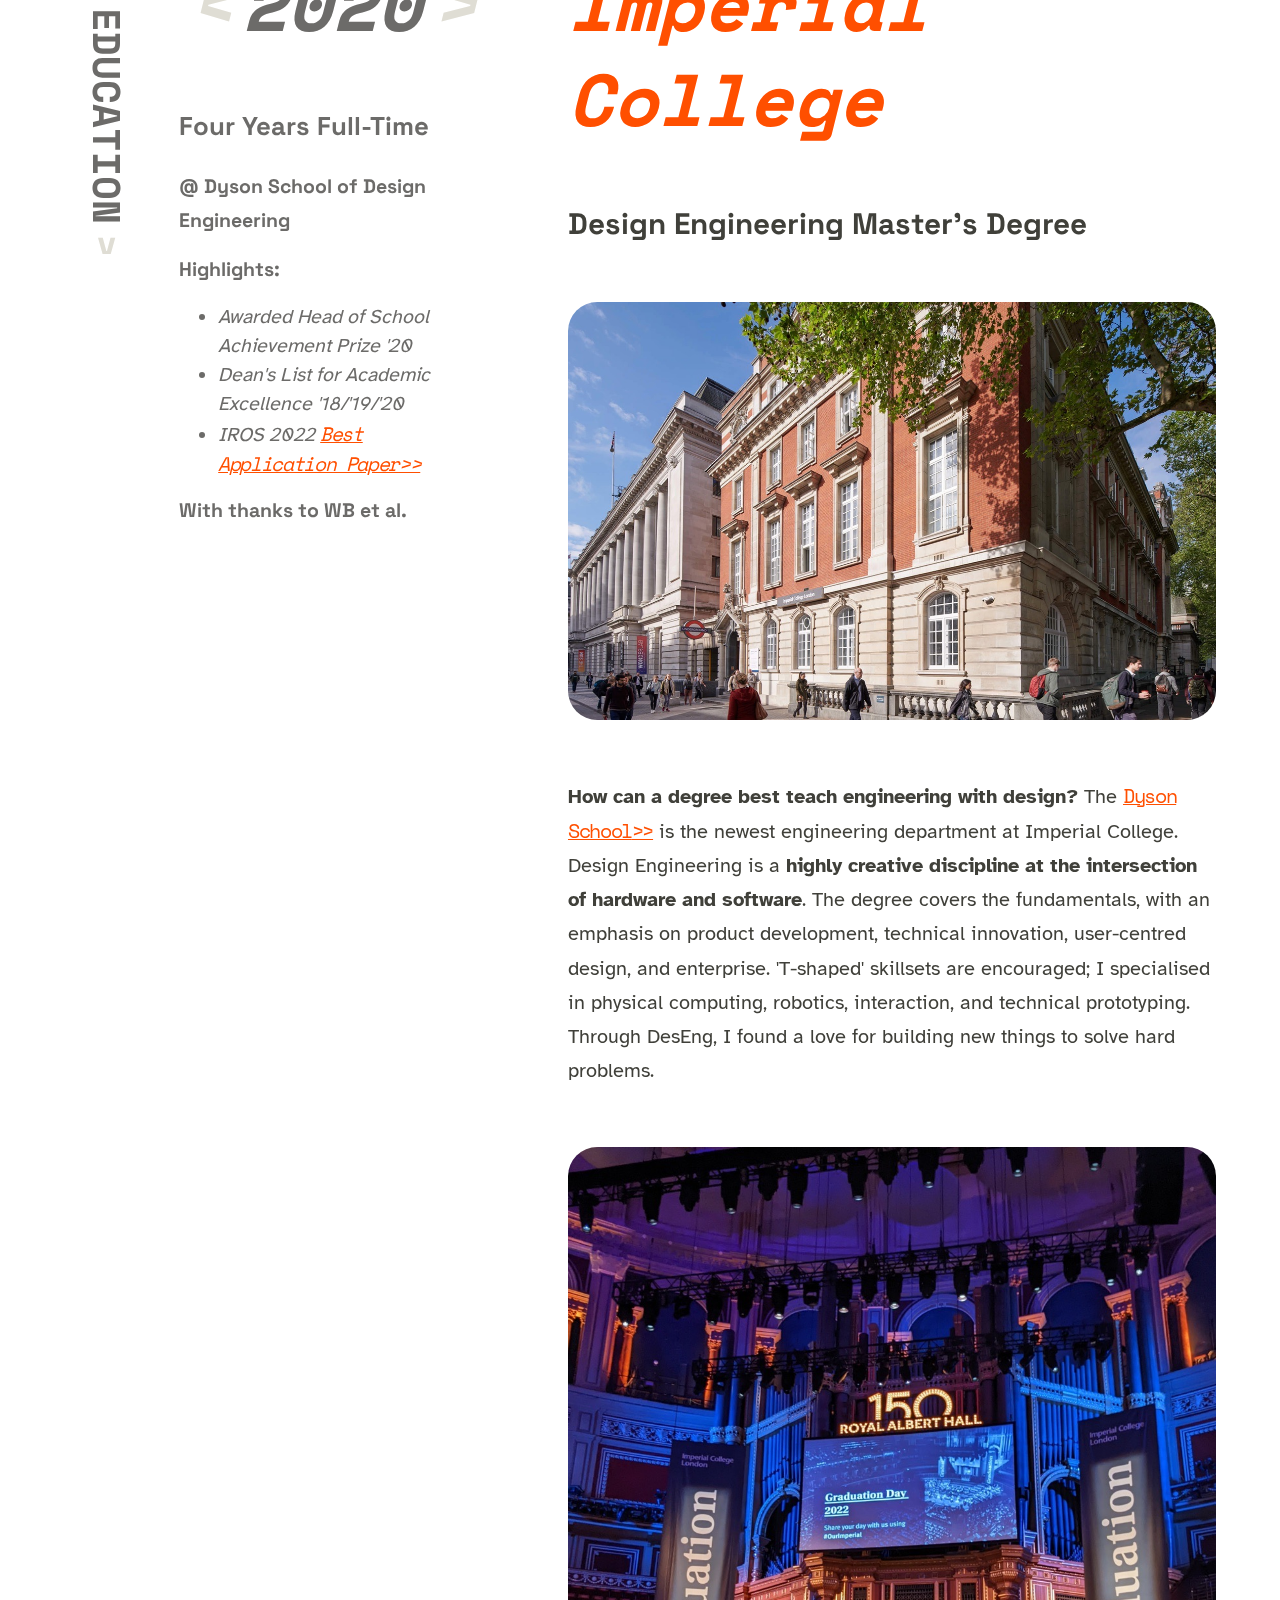
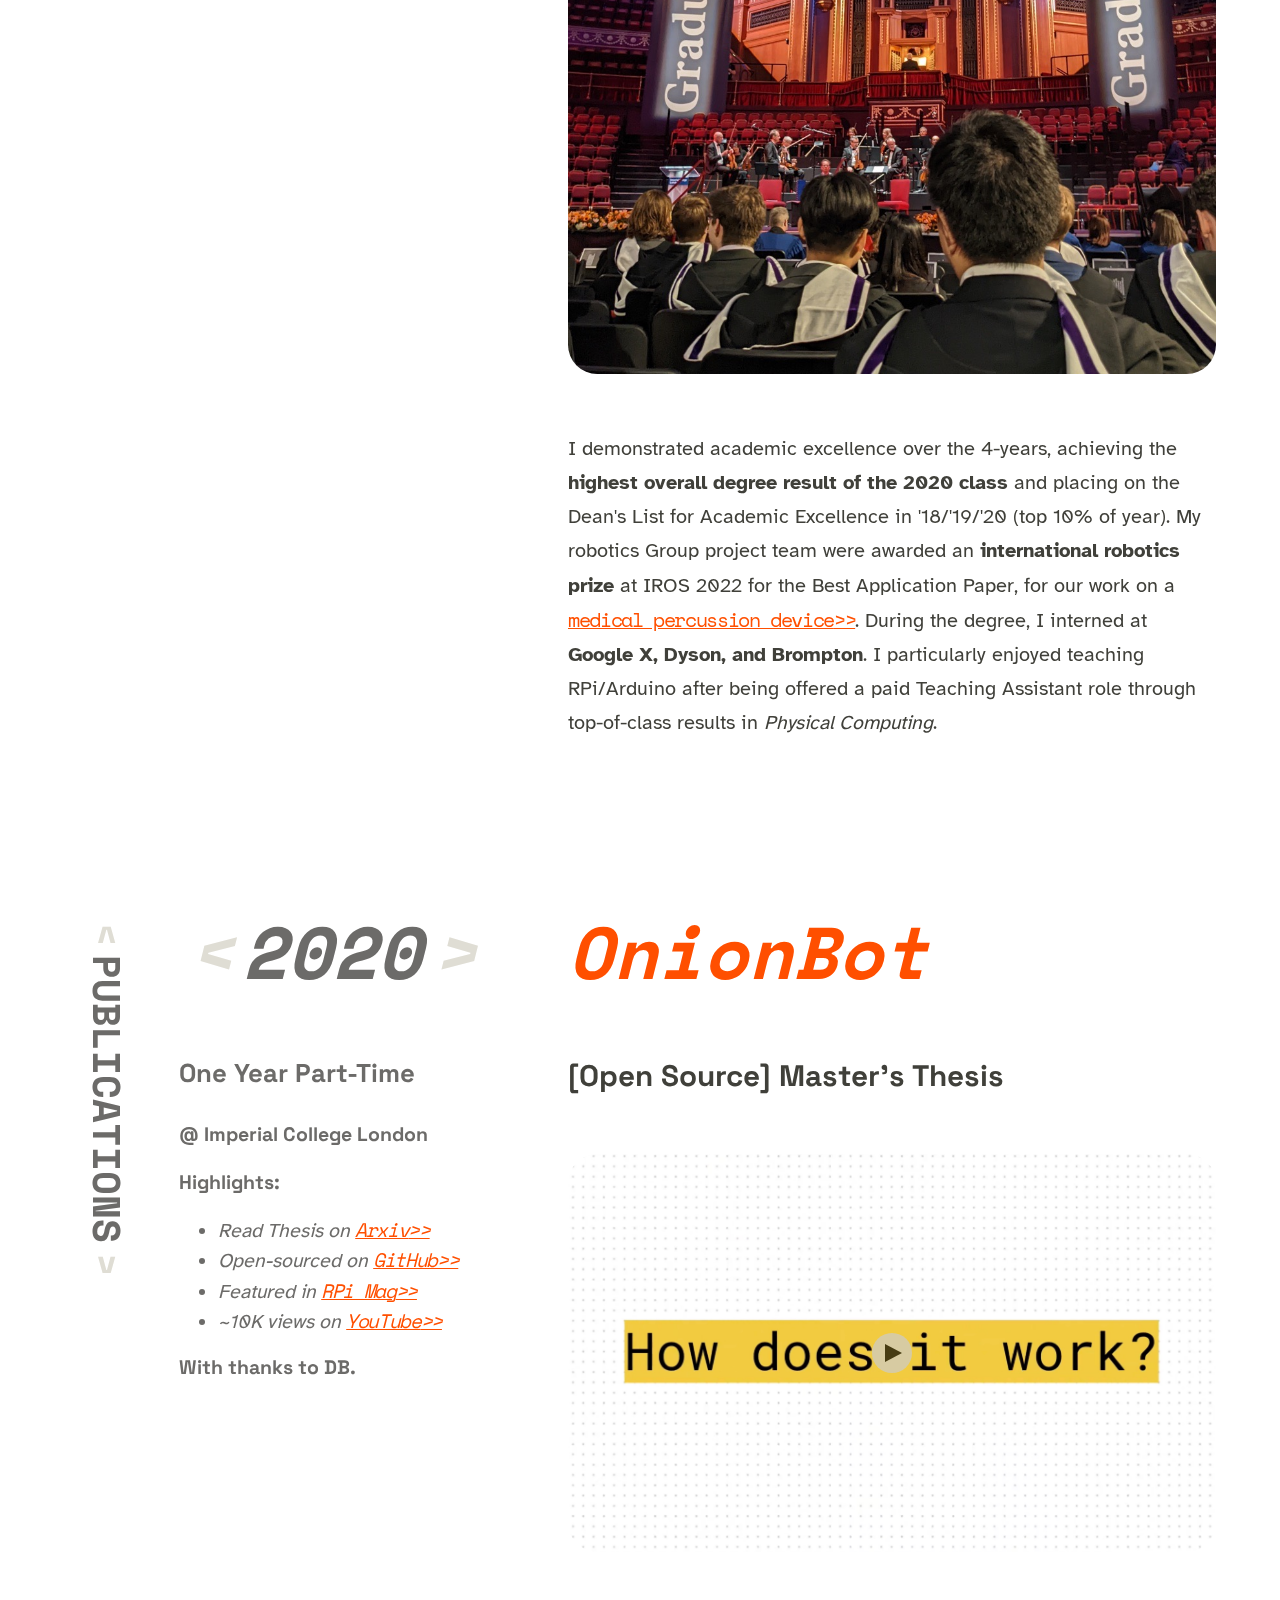
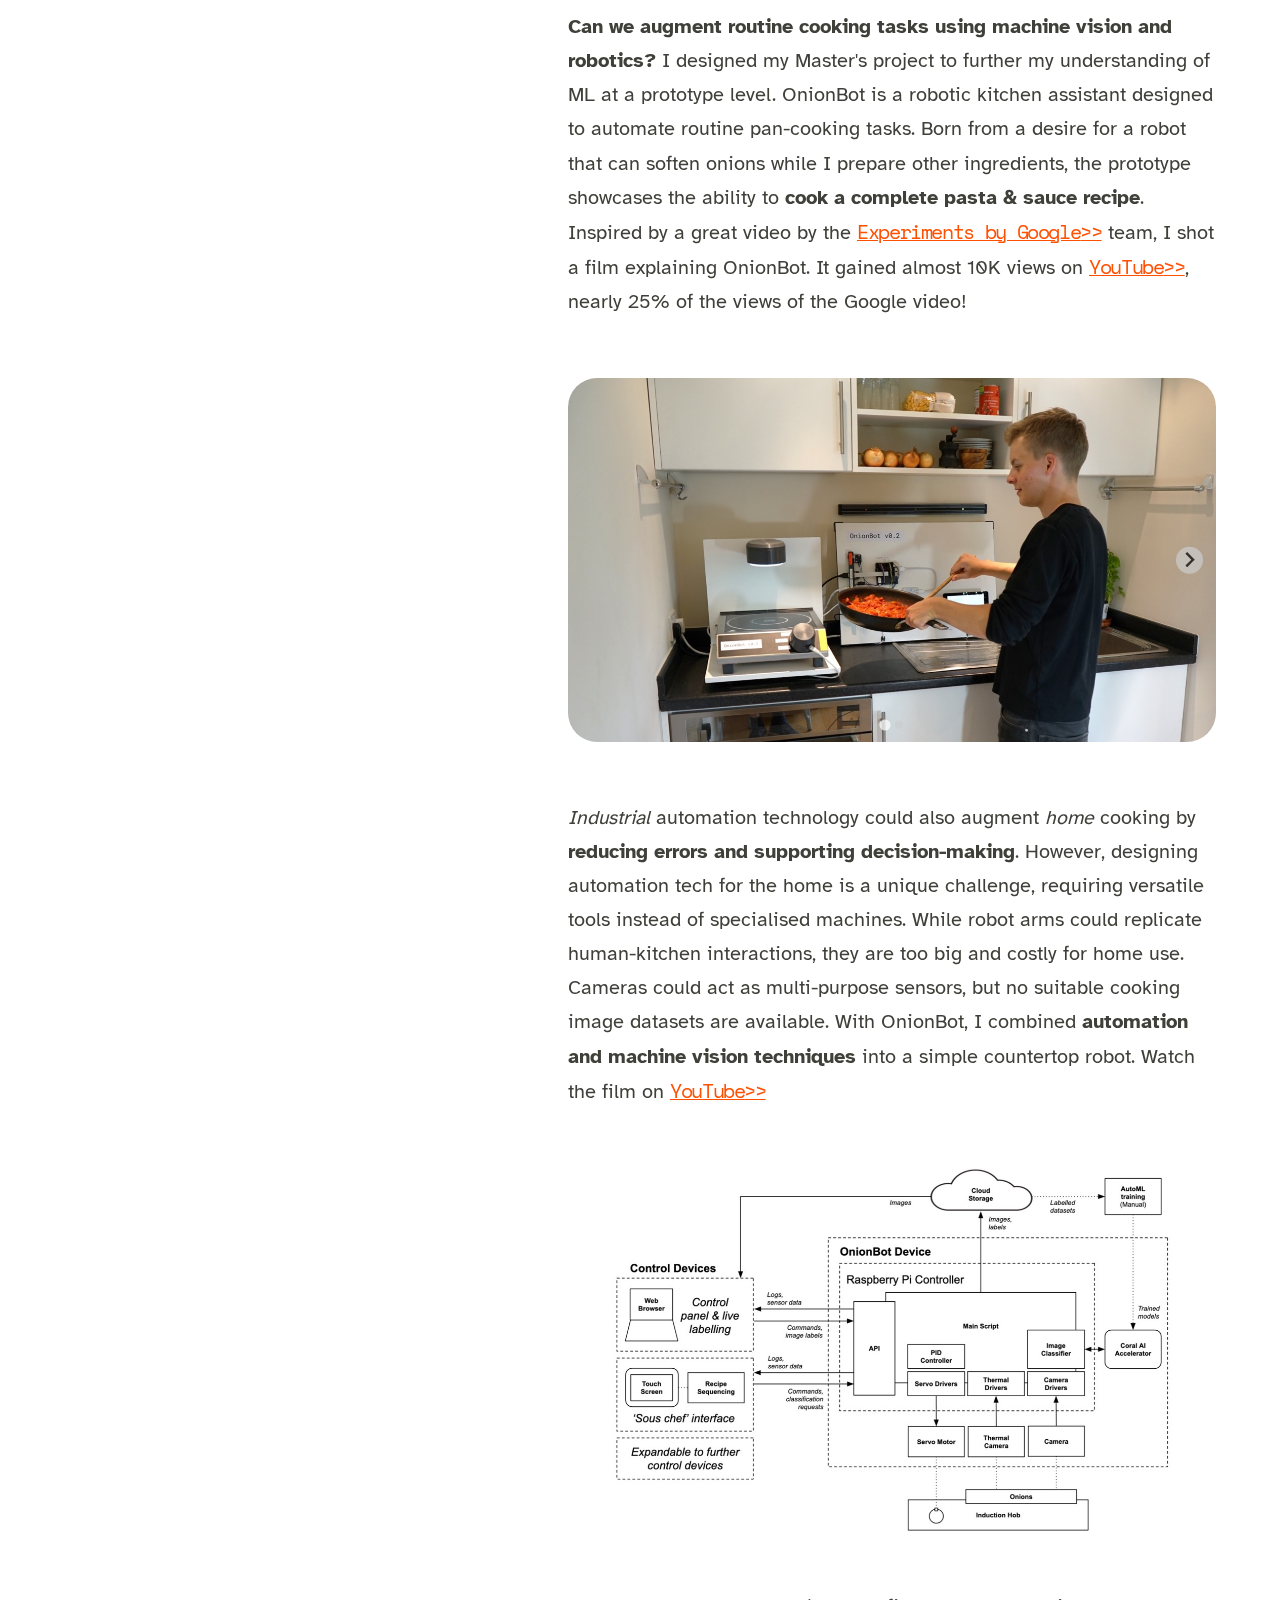
==== commit 6365e62a: "Minor layout / color /content updates again" ====
--- a/index.html
+++ b/index.html
@@ -1,5 +1,3 @@
-
-
 <!DOCTYPE html>
 <html lang="en">
   <head>
@@ -23,940 +21,1050 @@
     <script src="static/index.js"></script>
 
     <!-- Content generated by Jinja2 in timeline.html: -->
-    
-
-<!-- This timeline.html file extends the base.html file, and is where the timeline content is generated. 
+
+    <!-- This timeline.html file extends the base.html file, and is where the timeline content is generated. 
   The Jinja2 templating language is used to generate the HTML content from the data in the CSV files. -->
 
-
-
-                  Hey, I'm Ben! <br /><br />
-                  I am an <b>engineer & maker</b>. I work at the intersection of hardware and software, in the sweet spot between a designer /
-                  developer / creative technologist. Playing the <b>wildcard</b> role in diverse teams suits my interdisciplinary skill set.
-                  <br /><br />
-                  I studied at Imperial College, and interned at <b>Google X, Dyson & Brompton</b>. I got to join some great
-                  <a href="#Experience">projects</a>. More recently, I worked on the world’s waste problem at <a href="#TrueCircle">TrueCircle AI</a>.
-                  <br /><br />
-                  Outside work, I love <a href="#Projects">making things with friends</a>. I am currently taking some time off to travel in the van I
-                  converted, but I'm always available to chat. <a href="mailto:ben.cobley@gmail.com">Say hello!</a>.
-                </span></span
-              >
-            </div>
-          </div>
-        </div>
-<!-- THEME -->
-<div class="column">
-  <div class="row theme-row" id="Jump">
-    <div class="column theme-column">
-      <div class="theme-sticky">
-        <h1><a class="arrow up">&#60;</a>Jump<a class="arrow down">&#62;</a></h1>
+    <!-- THEME -->
+    <div class="column">
+      <div class="row theme-row" id="Jump">
+        <div class="column theme-column">
+          <div class="theme-sticky">
+            <h1><a class="arrow up">&#60;</a>Jump<a class="arrow down">&#62;</a></h1>
+          </div>
+        </div>
+        <!-- ARTICLES -->
+        <div class="column article-column">
+          <!-- ARTICLE -->
+          <div class="row article-row" id="Home">
+            <div class="article-sticky">
+              <h2 class="date"><a class="arrow left">&#60;</a>Next<a class="arrow right">&#62;</a></h2>
+              <h2 class="shorttitle"></h2>
+              <h4 class="duration"></h4>
+              <span class="location"></span>
+              <span class="skills"> </span>
+              <span class="heading"></span>
+              <span class="bullets">
+                <ul></ul>
+              </span>
+              <span class="thanks"></span>
+            </div>
+            <div class="article-body">
+              <h2 class="title">bencobley.com</h2>
+              <h3 class="subtitle"></h3>
+
+              <span class="text"
+                ><img class="me" src="static/img/me.png" />
+                <h3 style="margin-top: 1rem">Hey, I'm Ben!</h3>
+                <p>
+                  I am a <b>technologist, designer &amp; maker</b>. This site is a record of my projects and work. I'm starting a new role soon, stay
+                  tuned!
+                </p>
+                <p>
+                  I studied Design Engineering at <b>Imperial College</b>, where I developed <a href="#OnionBot">cooking robots</a> and
+                  <a href="#Percussion">medical devices</a> [amongst other things!].
+                </p>
+                <p>
+                  During the degree, interned at <b>Google X, Dyson &amp; Brompton</b>. I got to join some great <a href="#Experience">projects</a>.
+                  More recently, I worked on the world's waste problem at <a href="#TrueCircle">TrueCircle</a>.
+                </p>
+                <p>
+                  Outside work, I love <a href="#Projects">making things with friends</a>. I am currently taking some <b>time off to travel</b> in the
+                  van I converted, but I'm always available to chat. <a href="https://www.linkedin.com/in/bennetcobley/">Say hello!</a>.
+                </p></span
+              >
+            </div>
+          </div>
+        </div>
       </div>
     </div>
-    <!-- ARTICLES -->
-    <div class="column article-column">
-      
-      <!-- ARTICLE -->
-      <div class="row article-row" id="Home">
-        <div class="article-sticky">
-          <h2 class="date"><a class="arrow left">&#60;</a>Next<a class="arrow right">&#62;</a></h2>
-          <h2 class="shorttitle"></h2>
-          <h4 class="duration"></h4>
-          <span class="location"></span>
-
-          <span class="skills">
-            
-          </span>
-          <span class="heading"></span>
-          <span class="bullets">
-            <ul>
-              
-            </ul>
-          </span>
-          <span class="thanks"></span>
-        </div>
-        <div class="article-body">
-          <h2 class="title">bencobley.com</h2>
-          <h3 class="subtitle"></h3>
-
-            
-          <span class="text"><img class="me" src="static/img/me.png" />
-<h3 style="margin-top: 1rem">Hey, I'm Ben!</h3>
-<p>I am a <b>technologist, designer &amp; maker</b>. This site is a record of my projects and work. I'm starting a new role soon, stay tuned!</p>  
-<p>I studied Design Engineering at <b>Imperial College</b>, where I developed <a href="#OnionBot">cooking robots</a> and <a href="#Percussion">medical devices</a> [amongst other things!].</p>
-<p>During the degree, interned at <b>Google X, Dyson &amp; Brompton</b>. I got to join some great <a href="#Experience">projects</a>. More recently, I worked on the world's waste problem at <a href="#TrueCircle">TrueCircle</a>. </p> 
-<p>Outside work, I love <a href="#Projects">making things with friends</a>. I am currently taking some <b>time off to travel</b> in the van I
-converted, but I'm always available to chat. <a href="https://www.linkedin.com/in/bennetcobley/">Say hello!</a>.</p></span>
-           
-        </div>
-      </div>
-      
-    </div>
-  </div>
-</div>
-
-
-<!-- THEME -->
-<div class="column">
-  <div class="row theme-row" id="Experience">
-    <div class="column theme-column">
-      <div class="theme-sticky">
-        <h1><a class="arrow up">&#60;</a>Experience<a class="arrow down">&#62;</a></h1>
+
+    <!-- THEME -->
+    <div class="column">
+      <div class="row theme-row" id="Experience">
+        <div class="column theme-column">
+          <div class="theme-sticky">
+            <h1><a class="arrow up">&#60;</a>Experience<a class="arrow down">&#62;</a></h1>
+          </div>
+        </div>
+        <!-- ARTICLES -->
+        <div class="column article-column">
+          <!-- ARTICLE -->
+          <div class="row article-row" id="TrueCircle">
+            <div class="article-sticky">
+              <h2 class="date"><a class="arrow left">&#60;</a>2021<a class="arrow right">&#62;</a></h2>
+              <h2 class="shorttitle">TrueCircle</h2>
+              <h4 class="duration">One Year Full-Time</h4>
+              <span class="location">@ TrueCircle HQ, London</span>
+              <span class="skills"> </span>
+              <span class="heading">Highlights:</span>
+              <span class="bullets">
+                <ul>
+                  <li>First full-time engineer on hardware team</li>
+
+                  <li>Launched MVP prototype into UK facility</li>
+
+                  <li>Scaled product to 30+ facilities internationally</li>
+                </ul>
+              </span>
+              <span class="thanks">With thanks to PH et al.</span>
+            </div>
+            <div class="article-body">
+              <h2 class="title">TrueCircle AI</h2>
+              <h3 class="subtitle">Design Engineer @ Early-Stage Startup</h3>
+
+              <div class="splide">
+                <div class="splide__track">
+                  <ul class="splide__list">
+                    <li class="splide__slide"><img data-splide-lazy="static/img/TrueCircle_1a.jpeg" /></li>
+                    <li class="splide__slide"><img data-splide-lazy="static/img/TrueCircle_1b.jpeg" /></li>
+                  </ul>
+                </div>
+              </div>
+
+              <span class="text"
+                ><b>How can we leverage AI to improve plastic recovery in recycling facilities?</b>
+                <a href="https://www.truecircle.ai/">TrueCircle AI</a> is developing innovative computer vision hardware, retrofitted onto existing
+                conveyor belts, that captures continuous footage of material streams and calculates
+                <b>composition by weight in real-time with 95%+ accuracy</b>. The composition data is displayed in intuitive dashboards, enabling
+                facilities to optimise their flow and prevent valuable recyclable material from going to waste.</span
+              >
+
+              <div class="splide">
+                <div class="splide__track">
+                  <ul class="splide__list">
+                    <li class="splide__slide" data-splide-html-video="static/img/TrueCircle_2.mp4"><img src="static/img/TrueCircle_2.jpeg" /></li>
+                  </ul>
+                </div>
+              </div>
+
+              <span class="text"
+                >We joined forces with UK facilities to explore <b>data-driven optimisation of recycling processes</b>. Our target audience is Plant
+                Managers, who are focussed on maintaining unreliable equipment and have limited time to make process improvements for better
+                efficiency. They lacked the data to guide equipment upgrades or set the right price for recycled material. Existing solutions in the
+                market were not accurate enough and <b> time-consuming/expensive </b> to set up. TrueCircle AI offers a simple and reliable solution
+                to this problem.</span
+              >
+
+              <div class="splide">
+                <div class="splide__track">
+                  <ul class="splide__list">
+                    <li class="splide__slide"><img data-splide-lazy="static/img/TrueCircle_3a.jpeg" /></li>
+                    <li class="splide__slide"><img data-splide-lazy="static/img/TrueCircle_3b.jpeg" /></li>
+                  </ul>
+                </div>
+              </div>
+
+              <span class="text"
+                >We started with the minimum viable implementation: a GoPro taped above a conveyor belt. Over the following year, I helped develop the
+                hardware into a finished product. Working in a small, dynamic team enabled significant variety and responsibility in my role. Some
+                highlights included:
+                <ul>
+                  <li>Launching TrueCircle's minimum viable hardware prototype and leading the pilot installation at a UK recycling facility.</li>
+                  <li>Building standard procedures for small-scale manufacture and assembly in-house.</li>
+                  <li>Leading development of our 'second-gen' hardware, eliminating key failure modes and saving £1000s in maintenance costs.</li>
+                  <li>
+                    Establishing processes to hand over system installations to a 3rd-party supplier, <b>proving scalability</b>, a key requirement
+                    for TrueCircle's Series A.
+                  </li>
+                </ul></span
+              >
+
+              <div class="splide">
+                <div class="splide__track">
+                  <ul class="splide__list">
+                    <li class="splide__slide"><img data-splide-lazy="static/img/TrueCircle_4a.jpeg" /></li>
+                    <li class="splide__slide"><img data-splide-lazy="static/img/TrueCircle_4b.jpeg" /></li>
+                    <li class="splide__slide"><img data-splide-lazy="static/img/TrueCircle_4c.jpeg" /></li>
+                  </ul>
+                </div>
+              </div>
+
+              <span class="text"
+                >At the end of our first year, we launched an updated hardware product that can be
+                <b>retrofitted in just a few hours, with zero upfront cost</b> for our customers. Our system sends instant alerts for operational
+                issues and verifies material purity with <b>95%+ accuracy in over 30 facilities</b> internationally. This led to increased trust in
+                material quality and a direct increase in revenue per tonne for customers. To further drive efficiency, TrueCircle introduced Trade.
+                In this online marketplace, Plant Managers can <b>buy and sell material with purity verified by AI </b> for the first time.</span
+              >
+            </div>
+          </div>
+
+          <!-- ARTICLE -->
+          <div class="row article-row" id="GoogleX">
+            <div class="article-sticky">
+              <h2 class="date"><a class="arrow left">&#60;</a>2019<a class="arrow right">&#62;</a></h2>
+              <h2 class="shorttitle">Google X</h2>
+              <h4 class="duration">Six Months Full-Time</h4>
+              <span class="location">@ Google X HQ, California</span>
+              <span class="skills"> </span>
+              <span class="heading">Highlights:</span>
+              <span class="bullets">
+                <ul>
+                  <li>Championed an all-new hardware generation</li>
+
+                  <li>Collaborated on Mineral, Google's Farming Robot</li>
+
+                  <li>Filed 2 <a href="https://patents.google.com/?inventor=bennet+cobley&oq=bennet+cobley"> Patent Applications</a></li>
+                </ul>
+              </span>
+              <span class="thanks">With thanks to RM &amp;amp; RG.</span>
+            </div>
+            <div class="article-body">
+              <h2 class="title">Google X</h2>
+              <h3 class="subtitle">Intern @ Google&#39;s Moonshot Factory</h3>
+
+              <div class="splide">
+                <div class="splide__track">
+                  <ul class="splide__list">
+                    <li class="splide__slide"><img data-splide-lazy="static/img/GoogleX_1a.jpeg" /></li>
+                    <li class="splide__slide"><img data-splide-lazy="static/img/GoogleX_1b.jpeg" /></li>
+                  </ul>
+                </div>
+              </div>
+
+              <span class="text"
+                ><b>How can we find radical solutions to some of the world's most intractable problems?</b> A paid six-month placement at
+                <a href="https://x.company/">Google X</a>; Alphabet's experimental R&amp;D facility. X's 'moonshot' approach to problem-solving
+                explores ambitious high-risk, high-reward projects. By taking a radical, outside-the-box thinking approach to engineering challenges,
+                X aims to find new technologies with the potential to become the 'next Google'.</span
+              >
+
+              <div class="splide">
+                <div class="splide__track">
+                  <ul class="splide__list">
+                    <li class="splide__slide"><img data-splide-lazy="static/img/GoogleX_2.jpeg" /></li>
+                  </ul>
+                </div>
+              </div>
+
+              <span class="text"
+                >I collaborated with an early-stage team to help prototype and evaluate a <b>novel sensor technology</b>. As the team's software dev,
+                I built the data pipeline, from sensor interrogation to cloud upload for machine learning. I co-designed a custom PCB, building our
+                first portable device with improved features, including a <b>4x size reduction</b>, modular expandability of up to 8x,
+                <b>2.5x higher sensor resolution</b>, and a portable design with an intuitive user interface.</span
+              >
+
+              <div class="splide">
+                <div class="splide__track">
+                  <ul class="splide__list">
+                    <li class="splide__slide"><img data-splide-lazy="static/img/GoogleX_3.jpeg" /></li>
+                  </ul>
+                </div>
+              </div>
+
+              <span class="text"
+                >Through my work with X, I filed two
+                <a href="https://patents.google.com/?inventor=bennet+cobley&oq=bennet+cobley">2 Patent Applications</a> as <b>primary author</b>,
+                which are now in the public domain. The pending patents describe a gas sensing system consisting of multiple gas sensor modules, each
+                specific to a set of target analytes. The system can select any subset of the modules to create varied combinations of gasses to
+                <b>generate broader training data for a machine-learned model</b>. These gas sensors can be pre-sensitised to specific targets with
+                the addition of a camera module.</span
+              >
+
+              <div class="splide">
+                <div class="splide__track">
+                  <ul class="splide__list">
+                    <li class="splide__slide" data-splide-youtube="https://www.youtube.com/watch?v=lmxrRps7DnI">
+                      <img src="static/img/lmxrRps7DnI.jpeg" />
+                    </li>
+                  </ul>
+                </div>
+              </div>
+
+              <span class="text"
+                >We (the sensor team) partnered with Google's Farming Robotics project, <a href="https://x.company/projects/mineral/">Mineral</a>. I
+                built the hardware and software integration to mount our sensors to the physical robot and interface with Mineral's
+                <b>ROS robotics system</b>. The data was published to the ROS network in real-time, with the combined sensor readings and GPS
+                information enabling <b>geo-located insights about the plant health and yield</b>.</span
+              >
+            </div>
+          </div>
+
+          <!-- ARTICLE -->
+          <div class="row article-row" id="Dyson">
+            <div class="article-sticky">
+              <h2 class="date"><a class="arrow left">&#60;</a>2018<a class="arrow right">&#62;</a></h2>
+              <h2 class="shorttitle">Dyson</h2>
+              <h4 class="duration">Three Months Full-Time</h4>
+              <span class="location">@ Dyson HQ, Malmesbury</span>
+              <span class="skills"> </span>
+              <span class="heading">Highlights:</span>
+              <span class="bullets">
+                <ul>
+                  <li>Intro to Dyson's rigorous engineering process</li>
+
+                  <li>Ownership of feature on an unreleased product</li>
+
+                  <li>Offered return role at Dyson upon Graduation.</li>
+                </ul>
+              </span>
+              <span class="thanks">With thanks to SH et al.</span>
+            </div>
+            <div class="article-body">
+              <h2 class="title">Dyson</h2>
+              <h3 class="subtitle">Intern @ Dyson [New Product Development]</h3>
+
+              <div class="splide">
+                <div class="splide__track">
+                  <ul class="splide__list">
+                    <li class="splide__slide"><img data-splide-lazy="static/img/Dyson_1.jpeg" /></li>
+                    <li class="splide__slide"><img data-splide-lazy="static/img/Dyson_2.jpeg" /></li>
+                  </ul>
+                </div>
+              </div>
+
+              <span class="text"
+                ><b>How can we rethink physical interactions on a product familiar for 20+ years? </b> A paid internship in Dyson's
+                <a href="https://careers.dyson.com/en-gb/what-you-can-do/engineer/new-product-innovation/">New Product Development</a> team. I
+                addressed a design challenge related to an unreleased (confidential) product. As an intern, I was given ownership of part design from
+                <b>concept generation to design for manufacture</b>. Presenting four solutions across various engineering risk levels, I reimagined
+                the user interaction challenges. This project sharpened my digital and physical prototyping abilities but inspired me to seek out
+                faster, more entrepreneurial working environments.</span
+              >
+            </div>
+          </div>
+
+          <!-- ARTICLE -->
+          <div class="row article-row" id="Brompton">
+            <div class="article-sticky">
+              <h2 class="date"><a class="arrow left">&#60;</a>2017<a class="arrow right">&#62;</a></h2>
+              <h2 class="shorttitle">Brompton</h2>
+              <h4 class="duration">Three Months Full-Time</h4>
+              <span class="location">@ Brompton HQ, London</span>
+              <span class="skills"> </span>
+              <span class="heading">Highlights:</span>
+              <span class="bullets">
+                <ul>
+                  <li>Collaborated as part of an all-intern team</li>
+
+                  <li>Redesigned iconic Brompton product</li>
+
+                  <li>Fabricated 3 prototype bikes in just 3 months</li>
+                </ul>
+              </span>
+              <span class="thanks">With thanks to WCS &amp;amp; WBA.</span>
+            </div>
+            <div class="article-body">
+              <h2 class="title">Brompton</h2>
+              <h3 class="subtitle">Intern @ Brompton Bicycle</h3>
+
+              <div class="splide">
+                <div class="splide__track">
+                  <ul class="splide__list">
+                    <li class="splide__slide"><img data-splide-lazy="static/img/Brompton_1a.jpeg" /></li>
+                    <li class="splide__slide"><img data-splide-lazy="static/img/Brompton_1b.jpeg" /></li>
+                  </ul>
+                </div>
+              </div>
+
+              <span class="text"
+                ><b>How can we reimagine the iconic Brompton Bicycle? </b> A paid internship at <a href="https://www.brompton.com/">Brompton</a>. I
+                joined a live project team challenged to develop a new Brompton product. As a group of three interns, we began with a blank sheet of
+                paper and concluded with three <b>fully ridable (and foldable) prototype bikes</b> in just three months. This project kick-started my
+                computational design and hands-on workshop skillset.</span
+              >
+
+              <div class="splide">
+                <div class="splide__track">
+                  <ul class="splide__list">
+                    <li class="splide__slide"><img data-splide-lazy="static/img/Brompton_2.jpeg" /></li>
+                  </ul>
+                </div>
+              </div>
+
+              <span class="text"
+                >The CEO was highly complimentary of our work, and the project was <b>approved for commercialisation</b> (currently confidential). I
+                am told the product is still in development and will be released 'soon'. When released, it will be Brompton's
+                <b>first new core product line in 40+ years</b>.</span
+              >
+            </div>
+          </div>
+        </div>
       </div>
     </div>
-    <!-- ARTICLES -->
-    <div class="column article-column">
-      
-      <!-- ARTICLE -->
-      <div class="row article-row" id="TrueCircle">
-        <div class="article-sticky">
-          <h2 class="date"><a class="arrow left">&#60;</a>2021<a class="arrow right">&#62;</a></h2>
-          <h2 class="shorttitle">TrueCircle</h2>
-          <h4 class="duration">One Year Full-Time</h4>
-          <span class="location">@ TrueCircle HQ, London</span>
-
-          <span class="skills">
-            
-          </span>
-          <span class="heading">Highlights:</span>
-          <span class="bullets">
-            <ul>
-              
-              <li>First full-time engineer on hardware team</li>
-              
-              <li>Launched MVP prototype into UK facility</li>
-              
-              <li>Scaled product to 30+ facilities internationally</li>
-              
-            </ul>
-          </span>
-          <span class="thanks">With thanks to PH et al.</span>
-        </div>
-        <div class="article-body">
-          <h2 class="title">TrueCircle AI</h2>
-          <h3 class="subtitle">Design Engineer @ Early-Stage Startup</h3>
-
-           
-          <div class="splide">
-            <div class="splide__track">
-              <ul class="splide__list">
-                 <li class='splide__slide'><img data-splide-lazy='static/img/TrueCircle_1a.jpeg'></li>  <li class='splide__slide'><img data-splide-lazy='static/img/TrueCircle_1b.jpeg'></li> 
-              </ul>
-            </div>
-          </div>
-           
-          <span class="text"><b>How can we leverage AI to improve plastic recovery in recycling facilities?</b> <a href='https://www.truecircle.ai/'>TrueCircle AI</a> is developing innovative computer vision hardware, retrofitted onto existing conveyor belts, that captures continuous footage of material streams and calculates <b>composition by weight in real-time with 95%+ accuracy</b>. The composition data is displayed in intuitive dashboards, enabling facilities to optimise their flow and prevent valuable recyclable material from going to waste.</span>
-            
-          <div class="splide">
-            <div class="splide__track">
-              <ul class="splide__list">
-                 <li class='splide__slide' data-splide-html-video='static/img/TrueCircle_2.mp4'><img src='static/img/TrueCircle_2.jpeg'></li> 
-              </ul>
-            </div>
-          </div>
-           
-          <span class="text">We joined forces with UK facilities to explore <b>data-driven optimisation of recycling processes</b>. Our target audience is Plant Managers, who are focussed on maintaining unreliable equipment and have limited time to make process improvements for better efficiency. They lacked the data to guide equipment upgrades or set the right price for recycled material. Existing solutions in the market were not accurate enough and <b> time-consuming/expensive </b> to set up. TrueCircle AI offers a simple and reliable solution to this problem.</span>
-            
-          <div class="splide">
-            <div class="splide__track">
-              <ul class="splide__list">
-                 <li class='splide__slide'><img data-splide-lazy='static/img/TrueCircle_3a.jpeg'></li>  <li class='splide__slide'><img data-splide-lazy='static/img/TrueCircle_3b.jpeg'></li> 
-              </ul>
-            </div>
-          </div>
-           
-          <span class="text">We started with the minimum viable implementation: a GoPro taped above a conveyor belt. Over the following year, I helped develop the hardware into a finished product. Working in a small, dynamic team enabled significant variety and responsibility in my role. Some highlights included: 
-<ul><li>Launching TrueCircle's minimum viable hardware prototype and leading the pilot installation at a UK recycling facility.</li>
-  <li>Building standard procedures for small-scale manufacture and assembly in-house.</li>
-  <li>Leading development of our 'second-gen' hardware, eliminating key failure modes and saving £1000s in maintenance costs.</li>
-  <li>Establishing processes to hand over system installations to a 3rd-party supplier, <b>proving scalability</b>, a key requirement for TrueCircle's Series A.</li>
-</ul></span>
-            
-          <div class="splide">
-            <div class="splide__track">
-              <ul class="splide__list">
-                 <li class='splide__slide'><img data-splide-lazy='static/img/TrueCircle_4a.jpeg'></li>  <li class='splide__slide'><img data-splide-lazy='static/img/TrueCircle_4b.jpeg'></li>  <li class='splide__slide'><img data-splide-lazy='static/img/TrueCircle_4c.jpeg'></li> 
-              </ul>
-            </div>
-          </div>
-           
-          <span class="text">At the end of our first year, we launched an updated hardware product that can be <b>retrofitted in just a few hours, with zero upfront cost</b> for our customers. Our system sends instant alerts for operational issues and verifies material purity with <b>95%+ accuracy in over 30 facilities</b> internationally. This led to increased trust in material quality and a direct increase in revenue per tonne for customers. To further drive efficiency, TrueCircle introduced Trade. In this online marketplace, Plant Managers can <b>buy and sell material with purity verified by AI </b> for the first time.</span>
-           
-        </div>
-      </div>
-      
-      <!-- ARTICLE -->
-      <div class="row article-row" id="GoogleX">
-        <div class="article-sticky">
-          <h2 class="date"><a class="arrow left">&#60;</a>2019<a class="arrow right">&#62;</a></h2>
-          <h2 class="shorttitle">Google X</h2>
-          <h4 class="duration">Six Months Full-Time</h4>
-          <span class="location">@ Google X HQ, California</span>
-
-          <span class="skills">
-            
-          </span>
-          <span class="heading">Highlights:</span>
-          <span class="bullets">
-            <ul>
-              
-              <li>Championed an all-new hardware generation</li>
-              
-              <li>Collaborated on Mineral, Google's Farming Robot</li>
-              
-              <li>Filed 2 <a href="https://patents.google.com/?inventor=bennet+cobley&oq=bennet+cobley"> Patent Applications</a></li>
-              
-            </ul>
-          </span>
-          <span class="thanks">With thanks to RM &amp;amp; RG.</span>
-        </div>
-        <div class="article-body">
-          <h2 class="title">Google X</h2>
-          <h3 class="subtitle">Intern @ Google&#39;s Moonshot Factory</h3>
-
-           
-          <div class="splide">
-            <div class="splide__track">
-              <ul class="splide__list">
-                 <li class='splide__slide'><img data-splide-lazy='static/img/GoogleX_1a.jpeg'></li>  <li class='splide__slide'><img data-splide-lazy='static/img/GoogleX_1b.jpeg'></li> 
-              </ul>
-            </div>
-          </div>
-           
-          <span class="text"><b>How can we find radical solutions to some of the world's most intractable problems?</b> A paid six-month placement at <a href="https://x.company/">Google X</a>; Alphabet's experimental R&amp;D facility. X's 'moonshot' approach to problem-solving explores ambitious high-risk, high-reward projects. By taking a radical, outside-the-box thinking approach to engineering challenges, X aims to find new technologies with the potential to become the 'next Google'.</span>
-            
-          <div class="splide">
-            <div class="splide__track">
-              <ul class="splide__list">
-                 <li class='splide__slide'><img data-splide-lazy='static/img/GoogleX_2.jpeg'></li> 
-              </ul>
-            </div>
-          </div>
-           
-          <span class="text">I collaborated with an early-stage team to help prototype and evaluate a <b>novel sensor technology</b>. As the team's software dev, I built the data pipeline, from sensor interrogation to cloud upload for machine learning. I co-designed a custom PCB, building our first portable device with improved features, including a <b>4x size reduction</b>, modular expandability of up to 8x, <b>2.5x higher sensor resolution</b>, and a portable design with an intuitive user interface.</span>
-            
-          <div class="splide">
-            <div class="splide__track">
-              <ul class="splide__list">
-                 <li class='splide__slide'><img data-splide-lazy='static/img/GoogleX_3.jpeg'></li> 
-              </ul>
-            </div>
-          </div>
-           
-          <span class="text">Through my work with X, I filed two <a href="https://patents.google.com/?inventor=bennet+cobley&oq=bennet+cobley">2 Patent Applications</a> as <b>primary author</b>, which are now in the public domain. The pending patents describe a gas sensing system consisting of multiple gas sensor modules, each specific to a set of target analytes. The system can select any subset of the modules to create varied combinations of gasses to <b>generate broader training data for a machine-learned model</b>. These gas sensors can be pre-sensitised to specific targets with the addition of a camera module.</span>
-            
-          <div class="splide">
-            <div class="splide__track">
-              <ul class="splide__list">
-                 <li class='splide__slide' data-splide-youtube='https://www.youtube.com/watch?v=lmxrRps7DnI'><img src='static/img/lmxrRps7DnI.jpeg'></li> 
-              </ul>
-            </div>
-          </div>
-           
-          <span class="text">We (the sensor team) partnered with Google's Farming Robotics project, <a href="https://x.company/projects/mineral/">Mineral</a>. I built the hardware and software integration to mount our sensors to the physical robot and interface with Mineral's <b>ROS robotics system</b>. The data was published to the ROS network in real-time, with the combined sensor readings and GPS information enabling <b>geo-located insights about the plant health and yield</b>.</span>
-           
-        </div>
-      </div>
-      
-      <!-- ARTICLE -->
-      <div class="row article-row" id="Dyson">
-        <div class="article-sticky">
-          <h2 class="date"><a class="arrow left">&#60;</a>2018<a class="arrow right">&#62;</a></h2>
-          <h2 class="shorttitle">Dyson</h2>
-          <h4 class="duration">Three Months Full-Time</h4>
-          <span class="location">@ Dyson HQ, Malmesbury</span>
-
-          <span class="skills">
-            
-          </span>
-          <span class="heading">Highlights:</span>
-          <span class="bullets">
-            <ul>
-              
-              <li>Intro to Dyson's rigorous engineering process</li>
-              
-              <li>Ownership of feature on an unreleased product</li>
-              
-              <li>Offered return role at Dyson upon Graduation.</li>
-              
-            </ul>
-          </span>
-          <span class="thanks">With thanks to SH et al.</span>
-        </div>
-        <div class="article-body">
-          <h2 class="title">Dyson</h2>
-          <h3 class="subtitle">Intern @ Dyson [New Product Development]</h3>
-
-           
-          <div class="splide">
-            <div class="splide__track">
-              <ul class="splide__list">
-                 <li class='splide__slide'><img data-splide-lazy='static/img/Dyson_1.jpeg'></li>  <li class='splide__slide'><img data-splide-lazy='static/img/Dyson_2.jpeg'></li> 
-              </ul>
-            </div>
-          </div>
-           
-          <span class="text"><b>How can we rethink physical interactions on a product familiar for 20+ years? </b> A paid internship in Dyson's <a href="https://careers.dyson.com/en-gb/what-you-can-do/engineer/new-product-innovation/">New Product Development</a> team. I addressed a design challenge related to an unreleased (confidential) product. As an intern, I was given ownership of part design from <b>concept generation to design for manufacture</b>. Presenting four solutions across various engineering risk levels, I reimagined the user interaction challenges. This project sharpened my digital and physical prototyping abilities but inspired me to seek out faster, more entrepreneurial working environments.</span>
-           
-        </div>
-      </div>
-      
-      <!-- ARTICLE -->
-      <div class="row article-row" id="Brompton">
-        <div class="article-sticky">
-          <h2 class="date"><a class="arrow left">&#60;</a>2017<a class="arrow right">&#62;</a></h2>
-          <h2 class="shorttitle">Brompton</h2>
-          <h4 class="duration">Three Months Full-Time</h4>
-          <span class="location">@ Brompton HQ, London</span>
-
-          <span class="skills">
-            
-          </span>
-          <span class="heading">Highlights:</span>
-          <span class="bullets">
-            <ul>
-              
-              <li>Collaborated as part of an all-intern team</li>
-              
-              <li>Redesigned iconic Brompton product</li>
-              
-              <li>Fabricated 3 prototype bikes in just 3 months</li>
-              
-            </ul>
-          </span>
-          <span class="thanks">With thanks to WCS &amp;amp; WBA.</span>
-        </div>
-        <div class="article-body">
-          <h2 class="title">Brompton</h2>
-          <h3 class="subtitle">Intern @ Brompton Bicycle</h3>
-
-           
-          <div class="splide">
-            <div class="splide__track">
-              <ul class="splide__list">
-                 <li class='splide__slide'><img data-splide-lazy='static/img/Brompton_1a.jpeg'></li>  <li class='splide__slide'><img data-splide-lazy='static/img/Brompton_1b.jpeg'></li> 
-              </ul>
-            </div>
-          </div>
-           
-          <span class="text"><b>How can we reimagine the iconic Brompton Bicycle? </b> A paid internship at <a href="https://www.brompton.com/">Brompton</a>. I joined a live project team challenged to develop a new Brompton product. As a group of three interns, we began with a blank sheet of paper and concluded with three <b>fully ridable (and foldable) prototype bikes</b> in just three months. This project kick-started my computational design and hands-on workshop skillset.</span>
-            
-          <div class="splide">
-            <div class="splide__track">
-              <ul class="splide__list">
-                 <li class='splide__slide'><img data-splide-lazy='static/img/Brompton_2.jpeg'></li> 
-              </ul>
-            </div>
-          </div>
-           
-          <span class="text">The CEO was highly complimentary of our work, and the project was <b>approved for commercialisation</b> (currently confidential). I am told the product is still in development and will be released 'soon'. When released, it will be Brompton's <b>first new core product line in 40+ years</b>.</span>
-           
-        </div>
-      </div>
-      
-    </div>
-  </div>
-</div>
-
-
-<!-- THEME -->
-<div class="column">
-  <div class="row theme-row" id="Education">
-    <div class="column theme-column">
-      <div class="theme-sticky">
-        <h1><a class="arrow up">&#60;</a>Education<a class="arrow down">&#62;</a></h1>
+
+    <!-- THEME -->
+    <div class="column">
+      <div class="row theme-row" id="Education">
+        <div class="column theme-column">
+          <div class="theme-sticky">
+            <h1><a class="arrow up">&#60;</a>Education<a class="arrow down">&#62;</a></h1>
+          </div>
+        </div>
+        <!-- ARTICLES -->
+        <div class="column article-column">
+          <!-- ARTICLE -->
+          <div class="row article-row" id="Imperial">
+            <div class="article-sticky">
+              <h2 class="date"><a class="arrow left">&#60;</a>2020<a class="arrow right">&#62;</a></h2>
+              <h2 class="shorttitle">Imperial</h2>
+              <h4 class="duration">Four Years Full-Time</h4>
+              <span class="location">@ Dyson School of Design Engineering</span>
+              <span class="skills"> </span>
+              <span class="heading">Highlights:</span>
+              <span class="bullets">
+                <ul>
+                  <li>Awarded Head of School Achievement Prize '20</li>
+
+                  <li>Dean's List for Academic Excellence '18/'19/'20</li>
+
+                  <li>IROS 2022 <a href="#Percussion">Best Application Paper</a></li>
+                </ul>
+              </span>
+              <span class="thanks">With thanks to WB et al.</span>
+            </div>
+            <div class="article-body">
+              <h2 class="title">Imperial College</h2>
+              <h3 class="subtitle">Design Engineering Master&#39;s Degree</h3>
+
+              <div class="splide">
+                <div class="splide__track">
+                  <ul class="splide__list">
+                    <li class="splide__slide"><img data-splide-lazy="static/img/Imperial_1.jpeg" /></li>
+                  </ul>
+                </div>
+              </div>
+
+              <span class="text"
+                ><b>How can a degree best teach engineering with design?</b> The
+                <a href="https://www.imperial.ac.uk/design-engineering/">Dyson School</a> is the newest engineering department at Imperial College.
+                Design Engineering is a <b>highly creative discipline at the intersection of hardware and software</b>. The degree covers the
+                fundamentals, with an emphasis on product development, technical innovation, user-centred design, and enterprise. 'T-shaped' skillsets
+                are encouraged; I specialised in physical computing, robotics, interaction, and technical prototyping. Through DesEng, I found a love
+                for building new things to solve hard problems.</span
+              >
+
+              <div class="splide">
+                <div class="splide__track">
+                  <ul class="splide__list">
+                    <li class="splide__slide"><img data-splide-lazy="static/img/Imperial_2.jpeg" /></li>
+                  </ul>
+                </div>
+              </div>
+
+              <span class="text"
+                >I demonstrated academic excellence over the 4-years, achieving the <b>highest overall degree result of the 2020 class</b> and placing
+                on the Dean's List for Academic Excellence in '18/'19/'20 (top 10% of year). My robotics Group project team were awarded an
+                <b>international robotics prize</b> at IROS 2022 for the Best Application Paper, for our work on a
+                <a href="#Percussion">medical percussion device</a>. During the degree, I interned at <b>Google X, Dyson, and Brompton</b>. I
+                particularly enjoyed teaching RPi/Arduino after being offered a paid Teaching Assistant role through top-of-class results in
+                <i>Physical Computing</i>.</span
+              >
+            </div>
+          </div>
+        </div>
       </div>
     </div>
-    <!-- ARTICLES -->
-    <div class="column article-column">
-      
-      <!-- ARTICLE -->
-      <div class="row article-row" id="Imperial">
-        <div class="article-sticky">
-          <h2 class="date"><a class="arrow left">&#60;</a>2020<a class="arrow right">&#62;</a></h2>
-          <h2 class="shorttitle">Imperial</h2>
-          <h4 class="duration">Four Years Full-Time</h4>
-          <span class="location">@ Dyson School of Design Engineering</span>
-
-          <span class="skills">
-            
-          </span>
-          <span class="heading">Highlights:</span>
-          <span class="bullets">
-            <ul>
-              
-              <li>Awarded Head of School Achievement Prize '20</li>
-              
-              <li>Dean's List for Academic Excellence '18/'19/'20</li>
-              
-              <li>IROS 2022 <a href='#Percussion'>Best Application Paper</a></li>
-              
-            </ul>
-          </span>
-          <span class="thanks">With thanks to WB et al.</span>
-        </div>
-        <div class="article-body">
-          <h2 class="title">Imperial College</h2>
-          <h3 class="subtitle">Design Engineering Master&#39;s Degree</h3>
-
-           
-          <div class="splide">
-            <div class="splide__track">
-              <ul class="splide__list">
-                 <li class='splide__slide'><img data-splide-lazy='static/img/Imperial_1.jpeg'></li> 
-              </ul>
-            </div>
-          </div>
-           
-          <span class="text"><b>How can a degree best teach engineering with design?</b> The <a href="https://www.imperial.ac.uk/design-engineering/">Dyson School</a> is the newest engineering department at Imperial College. Design Engineering is a <b>highly creative discipline at the intersection of hardware and software</b>. The degree covers the fundamentals, with an emphasis on product development, technical innovation, user-centred design, and enterprise. 'T-shaped' skillsets are encouraged; I specialised in physical computing, robotics, interaction, and technical prototyping. Through DesEng, I found a love for building new things to solve hard problems.</span>
-            
-          <div class="splide">
-            <div class="splide__track">
-              <ul class="splide__list">
-                 <li class='splide__slide'><img data-splide-lazy='static/img/Imperial_2.jpeg'></li> 
-              </ul>
-            </div>
-          </div>
-           
-          <span class="text">I demonstrated academic excellence over the 4-years, achieving the <b>highest overall degree result of the 2020 class</b> and placing on the Dean's List for Academic Excellence in '18/'19/'20 (top 10% of year). My robotics Group project team were awarded an <b>international robotics prize</b> at IROS 2022 for the Best Application Paper, for our work on a <a href="#Percussion">medical percussion device</a>.  During the degree, I interned at <b>Google X, Dyson, and Brompton</b>. I particularly enjoyed teaching RPi/Arduino after being offered a paid Teaching Assistant role through top-of-class results in <i>Physical Computing</i>.</span>
-           
-        </div>
-      </div>
-      
-    </div>
-  </div>
-</div>
-
-
-<!-- THEME -->
-<div class="column">
-  <div class="row theme-row" id="Publications">
-    <div class="column theme-column">
-      <div class="theme-sticky">
-        <h1><a class="arrow up">&#60;</a>Publications<a class="arrow down">&#62;</a></h1>
+
+    <!-- THEME -->
+    <div class="column">
+      <div class="row theme-row" id="Publications">
+        <div class="column theme-column">
+          <div class="theme-sticky">
+            <h1><a class="arrow up">&#60;</a>Publications<a class="arrow down">&#62;</a></h1>
+          </div>
+        </div>
+        <!-- ARTICLES -->
+        <div class="column article-column">
+          <!-- ARTICLE -->
+          <div class="row article-row" id="OnionBot">
+            <div class="article-sticky">
+              <h2 class="date"><a class="arrow left">&#60;</a>2020<a class="arrow right">&#62;</a></h2>
+              <h2 class="shorttitle">OnionBot</h2>
+              <h4 class="duration">One Year Part-Time</h4>
+              <span class="location">@ Imperial College London</span>
+              <span class="skills"> </span>
+              <span class="heading">Highlights:</span>
+              <span class="bullets">
+                <ul>
+                  <li>Read Thesis on <a href="https://arxiv.org/pdf/2011.05039.pdf">Arxiv</a></li>
+
+                  <li>Open-sourced on <a href="https://github.com/onionbot ">GitHub</a></li>
+
+                  <li>Featured in <a href="static/img/MagPi101.pdf">RPi Mag</a></li>
+
+                  <li>~10K views on <a href="https://www.youtube.com/watch?v=W4utRCyo5C4">YouTube</a></li>
+                </ul>
+              </span>
+              <span class="thanks">With thanks to DB.</span>
+            </div>
+            <div class="article-body">
+              <h2 class="title">OnionBot</h2>
+              <h3 class="subtitle">[Open Source] Master&#39;s Thesis</h3>
+
+              <div class="splide">
+                <div class="splide__track">
+                  <ul class="splide__list">
+                    <li class="splide__slide" data-splide-youtube="https://www.youtube.com/watch?v=W4utRCyo5C4">
+                      <img src="static/img/W4utRCyo5C4.jpeg" />
+                    </li>
+                  </ul>
+                </div>
+              </div>
+
+              <span class="text"
+                ><b>Can we augment routine cooking tasks using machine vision and robotics?</b> I designed my Master's project to further my
+                understanding of ML at a prototype level. OnionBot is a robotic kitchen assistant designed to automate routine pan-cooking tasks. Born
+                from a desire for a robot that can soften onions while I prepare other ingredients, the prototype showcases the ability to
+                <b>cook a complete pasta &amp; sauce recipe</b>. Inspired by a great video by the
+                <a href="https://youtu.be/ydzJPeeMiMI">Experiments by Google</a> team, I shot a film explaining OnionBot. It gained almost 10K views
+                on <a href="https://www.youtube.com/watch?v=W4utRCyo5C4">YouTube</a>, nearly 25% of the views of the Google video!</span
+              >
+
+              <div class="splide">
+                <div class="splide__track">
+                  <ul class="splide__list">
+                    <li class="splide__slide"><img data-splide-lazy="static/img/OnionBot_2a.jpeg" /></li>
+                    <li class="splide__slide"><img data-splide-lazy="static/img/OnionBot_2b.jpeg" /></li>
+                  </ul>
+                </div>
+              </div>
+
+              <span class="text"
+                ><i>Industrial</i> automation technology could also augment <i>home</i> cooking by
+                <b>reducing errors and supporting decision-making</b>. However, designing automation tech for the home is a unique challenge,
+                requiring versatile tools instead of specialised machines. While robot arms could replicate human-kitchen interactions, they are too
+                big and costly for home use. Cameras could act as multi-purpose sensors, but no suitable cooking image datasets are available. With
+                OnionBot, I combined <b> automation and machine vision techniques </b> into a simple countertop robot. Watch the film on
+                <a href="https://www.youtube.com/watch?v=W4utRCyo5C4">YouTube</a></span
+              >
+
+              <div class="splide">
+                <div class="splide__track">
+                  <ul class="splide__list">
+                    <li class="splide__slide"><img data-splide-lazy="static/img/OnionBot_3.jpeg" /></li>
+                  </ul>
+                </div>
+              </div>
+
+              <span class="text"
+                >I chose to tackle <i>pan-cooking</i> tasks first. A Raspberry Pi camera and thermal camera are mounted above the stove to monitor
+                cooking progress. A <a href="https://coral.ai/products/accelerator/">Coral TPU</a> accelerates classification. A servo motor adjusts
+                the power setting of the induction stove. The project aims to provide <b>automation <i>without</i> adding excessive complexity</b>;
+                instead of replacing the chef, OnionBot augments the chef with multitasking superpowers. The human provides the 'actuation', enhanced
+                by a touchscreen interface 'sous-chef' that offers instructions, reminders, and alerts. OnionBot watches the pan so that the chef can
+                concentrate on culinary creativity. This <b>human-centred approach</b> is a novel concept in cooking robotics research. Read the
+                Thesis on <a href="https://arxiv.org/pdf/2011.05039.pdf">Arxiv</a>.</span
+              >
+
+              <div class="splide">
+                <div class="splide__track">
+                  <ul class="splide__list">
+                    <li class="splide__slide"><img data-splide-lazy="static/img/OnionBot_4a.jpeg" /></li>
+                    <li class="splide__slide"><img data-splide-lazy="static/img/OnionBot_4b.jpeg" /></li>
+                  </ul>
+                </div>
+              </div>
+
+              <span class="text"
+                >Food image classifiers show poor results in real-world scenarios due to the complexity and variability of food images. OnionBot
+                introduces two innovations: Firstly, the <b>fixed camera view above the stove provides a consistent environment</b> for capturing
+                images. Secondly, instead of pursuing a general classification approach, OnionBot adopts a milestone-based method where only
+                <b>key cooking events, 'milestones', are labelled</b> for each recipe. This simplifies the perception challenge by significantly
+                reducing the classification scope (from 1000s to 10s). I created a <b>labelling interface</b> to easily build labelled cooking image
+                datasets by manually selecting each milestone while cooking. I used Google AutoML for streamlined model training, enabling new recipe
+                models to be trained with just a few clicks. Watch the film on <a href="https://www.youtube.com/watch?v=W4utRCyo5C4">YouTube</a></span
+              >
+
+              <div class="splide">
+                <div class="splide__track">
+                  <ul class="splide__list">
+                    <li class="splide__slide"><img data-splide-lazy="static/img/OnionBot_5.jpeg" /></li>
+                  </ul>
+                </div>
+              </div>
+
+              <span class="text"
+                >The prototype highlights the potential for automation in home cooking but requires large training datasets to advance further. A
+                fleet of OnionBot devices could crowd-source labelled pan-cooking image data. The fleet-generated dataset, including rich metadata,
+                could drive new research into cooking with AI. <b>I open-sourced OnionBot</b> to encourage further research; Texas-based Hill Yu
+                reached out to me; he has built an OnionBot prototype (pictured above) called
+                <a href="https://www.kitchenautomatique.com/">Kitchen Automatique</a> and fundraised $40K to <b>commercialise the idea</b>. Wishing
+                Kitchen Automatique the best of luck!</span
+              >
+            </div>
+          </div>
+
+          <!-- ARTICLE -->
+          <div class="row article-row" id="Percussion">
+            <div class="article-sticky">
+              <h2 class="date"><a class="arrow left">&#60;</a>2020<a class="arrow right">&#62;</a></h2>
+              <h2 class="shorttitle">Percussion</h2>
+              <h4 class="duration">Three Months Part-Time</h4>
+              <span class="location">@ MORPH Robotics Lab Imperial College London</span>
+              <span class="skills"> </span>
+              <span class="heading">Highlights:</span>
+              <span class="bullets">
+                <ul>
+                  <li>Awarded Best Application Paper at <a href="https://iros2022.org/2022/10/30/award-winners/">IROS 2022</a></li>
+
+                  <li>Published in <a href="https://ieeexplore.ieee.org/document/9830846/">IEEE RA-L</a></li>
+
+                  <li>
+                    Shared in the
+                    <a href="https://www.imperial.ac.uk/news/242295/imperial-engineering-students-awarded-international-robotics/"
+                      >Imperial Newsletter</a
+                    >
+                  </li>
+                </ul>
+              </span>
+              <span class="thanks">With thanks to PZQ/OT/YT/TN.</span>
+            </div>
+            <div class="article-body">
+              <h2 class="title">Medical Percussion</h2>
+              <h3 class="subtitle">Robotics Research Group Project</h3>
+
+              <div class="splide">
+                <div class="splide__track">
+                  <ul class="splide__list">
+                    <li class="splide__slide" data-splide-html-video="static/img/Percussion_1.mp4"><img src="static/img/Percussion_1.jpeg" /></li>
+                  </ul>
+                </div>
+              </div>
+
+              <span class="text"
+                ><b>Can we replicate an ancient medical diagnosis tool with modern technology?</b> What is Percussion? Medical percussion involves
+                tapping the chest, back, and abdomen to assess the condition of underlying tissues based on the resulting acoustic response.
+                <b>Despite its frequent use in medical diagnosis, percussion dynamics are not fully understood.</b> Experienced practitioners modify
+                the percussion force and impulse by adjusting the stiffness in their elbow and wrist joints, but the correlation between these
+                adjustments and the acoustic response remains underexplored. This project explored how robotics and ML could help standardise medical
+                percussion examinations.</span
+              >
+
+              <div class="splide">
+                <div class="splide__track">
+                  <ul class="splide__list">
+                    <li class="splide__slide"><img data-splide-lazy="static/img/Percussion_2.jpeg" /></li>
+                  </ul>
+                </div>
+              </div>
+
+              <span class="text"
+                >Our Robotics Lab Group introduced a <b>novel robotic percussion device</b> designed to imitate the human percussion technique through
+                a two-degree-of-freedom linkage mechanism with adjustable joint stiffness. The force profile of a medical student performing
+                percussion was captured and used to inform the simulation of a mathematical model of the mechanism in MATLAB (above). This allowed for
+                identifying the <b>optimal parameters to build a hardware prototype</b>. The device was evaluated on a silicone phantom tissue model,
+                demonstrating a <b>force profile comparable to that of a human performer</b>, with reduced variability between successive percussion
+                actions.</span
+              >
+
+              <div class="splide">
+                <div class="splide__track">
+                  <ul class="splide__list">
+                    <li class="splide__slide" data-splide-html-video="static/img/Percussion_3.mp4"><img src="static/img/Percussion_3.jpeg" /></li>
+                  </ul>
+                </div>
+              </div>
+
+              <span class="text"
+                >I contributed to the <b>development and analysis of the initial robotic device</b>. Teammate Oliver Thompson outlines the device in
+                the presentation below. Oli's presentation was awarded Best Presentation Overall at IROS RoPat20 Robot-Assisted Training For Primary
+                Care Workshop.</span
+              >
+
+              <div class="splide">
+                <div class="splide__track">
+                  <ul class="splide__list">
+                    <li class="splide__slide" data-splide-youtube="https://www.youtube.com/watch?v=fW7HsbtPrFo">
+                      <img src="static/img/fW7HsbtPrFo.jpeg" />
+                    </li>
+                  </ul>
+                </div>
+              </div>
+
+              <span class="text"
+                ><b>My colleagues continued researching the topic after our graduation</b>. In their first experiment, the device used
+                spectro-temporal analysis with 1-D Continuous Wavelet Transform (CWT) to identify hard nodules resembling lipomas in silicone phantom
+                tissue. In their second experiment, Gaussian Mixture Modelling (GMM) and Neural Network (NN) predictive models were used to classify
+                composite phantom tissue of varying density and thickness. The proposed device and methods achieved up to 97.5% accuracy in the
+                classification of phantoms, indicating the potential for robotic solutions to
+                <b>standardise and improve the accuracy of percussion</b> diagnostic procedures. This paper was accepted for publication in
+                <a href="https://ieeexplore.ieee.org/document/9830846/">IEEE RA-L</a>.</span
+              >
+
+              <div class="splide">
+                <div class="splide__track">
+                  <ul class="splide__list">
+                    <li class="splide__slide"><img data-splide-lazy="static/img/Percussion_4.jpeg" /></li>
+                  </ul>
+                </div>
+              </div>
+
+              <span class="text"
+                >Pilar Zhang Qiu presented the paper at IROS2022 in Kyoto, Japan. We were thrilled to be awarded the
+                <a href="https://iros2022.org/2022/10/30/award-winners/">Best Application Paper Award</a>. This was all
+                <b>thanks to my wonderful colleagues</b> Pilar Zhang Qiu, Jacob Tan, Oliver Thompson, and our supervisor, Prof Thrishantha
+                Nanayakkara.</span
+              >
+            </div>
+          </div>
+        </div>
       </div>
     </div>
-    <!-- ARTICLES -->
-    <div class="column article-column">
-      
-      <!-- ARTICLE -->
-      <div class="row article-row" id="OnionBot">
-        <div class="article-sticky">
-          <h2 class="date"><a class="arrow left">&#60;</a>2020<a class="arrow right">&#62;</a></h2>
-          <h2 class="shorttitle">OnionBot</h2>
-          <h4 class="duration">One Year Part-Time</h4>
-          <span class="location">@ Imperial College London</span>
-
-          <span class="skills">
-            
-          </span>
-          <span class="heading">Highlights:</span>
-          <span class="bullets">
-            <ul>
-              
-              <li>Read Thesis on <a href="https://arxiv.org/pdf/2011.05039.pdf">Arxiv</a></li>
-              
-              <li>Open-sourced on <a href="https://github.com/onionbot ">GitHub</a></li>
-              
-              <li>Featured in <a href="static/img/MagPi101.pdf">RPi Mag</a></li>
-              
-              <li>~10K views on <a href="https://www.youtube.com/watch?v=W4utRCyo5C4">YouTube</a></li>
-              
-            </ul>
-          </span>
-          <span class="thanks">With thanks to DB.</span>
-        </div>
-        <div class="article-body">
-          <h2 class="title">OnionBot</h2>
-          <h3 class="subtitle">[Open Source] Master&#39;s Thesis</h3>
-
-           
-          <div class="splide">
-            <div class="splide__track">
-              <ul class="splide__list">
-                 <li class='splide__slide' data-splide-youtube='https://www.youtube.com/watch?v=W4utRCyo5C4'><img src='static/img/W4utRCyo5C4.jpeg'></li> 
-              </ul>
-            </div>
-          </div>
-           
-          <span class="text"><b>Can we augment routine cooking tasks using machine vision and robotics?</b> I designed my Master's project to further my understanding of ML at a prototype level. OnionBot is a robotic kitchen assistant designed to automate routine pan-cooking tasks. Born from a desire for a robot that can soften onions while I prepare other ingredients, the prototype showcases the ability to <b>cook a complete pasta &amp; sauce recipe</b>. Inspired by a great video by the <a href="https://youtu.be/ydzJPeeMiMI">Experiments by Google</a> team, I shot a film explaining OnionBot. It gained almost 10K views on <a href="https://www.youtube.com/watch?v=W4utRCyo5C4">YouTube</a>, nearly 25% of the views of the Google video!</span>
-            
-          <div class="splide">
-            <div class="splide__track">
-              <ul class="splide__list">
-                 <li class='splide__slide'><img data-splide-lazy='static/img/OnionBot_2a.jpeg'></li>  <li class='splide__slide'><img data-splide-lazy='static/img/OnionBot_2b.jpeg'></li> 
-              </ul>
-            </div>
-          </div>
-           
-          <span class="text"><i>Industrial</i> automation technology could also augment <i>home</i> cooking by <b>reducing errors and supporting decision-making</b>. However, designing automation tech for the home is a unique challenge, requiring versatile tools instead of specialised machines. While robot arms could replicate human-kitchen interactions, they are too big and costly for home use. Cameras could act as multi-purpose sensors, but no suitable cooking image datasets are available. With OnionBot, I combined <b> automation and machine vision techniques </b> into a simple countertop robot. Watch the film on <a href="https://www.youtube.com/watch?v=W4utRCyo5C4">YouTube</a></span>
-            
-          <div class="splide">
-            <div class="splide__track">
-              <ul class="splide__list">
-                 <li class='splide__slide'><img data-splide-lazy='static/img/OnionBot_3.jpeg'></li> 
-              </ul>
-            </div>
-          </div>
-           
-          <span class="text">I chose to tackle <i>pan-cooking</i> tasks first. A Raspberry Pi camera and thermal camera are mounted above the stove to monitor cooking progress. A <a href="https://coral.ai/products/accelerator/">Coral TPU</a> accelerates classification. A servo motor adjusts the power setting of the induction stove. The project aims to provide <b>automation <i>without</i> adding excessive complexity</b>; instead of replacing the chef, OnionBot augments the chef with multitasking superpowers. The human provides the 'actuation', enhanced by a touchscreen interface 'sous-chef' that offers instructions, reminders, and alerts. OnionBot watches the pan so that the chef can concentrate on culinary creativity. This <b>human-centred approach</b> is a novel concept in cooking robotics research. Read the Thesis on <a href="https://arxiv.org/pdf/2011.05039.pdf">Arxiv</a>.</span>
-            
-          <div class="splide">
-            <div class="splide__track">
-              <ul class="splide__list">
-                 <li class='splide__slide'><img data-splide-lazy='static/img/OnionBot_4a.jpeg'></li>  <li class='splide__slide'><img data-splide-lazy='static/img/OnionBot_4b.jpeg'></li> 
-              </ul>
-            </div>
-          </div>
-           
-          <span class="text">Food image classifiers show poor results in real-world scenarios due to the complexity and variability of food images. OnionBot introduces two innovations: Firstly, the <b>fixed camera view above the stove provides a consistent environment</b> for capturing images. Secondly, instead of pursuing a general classification approach, OnionBot adopts a milestone-based method where only <b>key cooking events, 'milestones', are labelled</b> for each recipe. This simplifies the perception challenge by significantly reducing the classification scope (from 1000s to 10s). I created a <b>labelling interface</b> to easily build labelled cooking image datasets by manually selecting each milestone while cooking. I used Google AutoML for streamlined model training, enabling new recipe models to be trained with just a few clicks. Watch the film on <a href="https://www.youtube.com/watch?v=W4utRCyo5C4">YouTube</a></span>
-            
-          <div class="splide">
-            <div class="splide__track">
-              <ul class="splide__list">
-                 <li class='splide__slide'><img data-splide-lazy='static/img/OnionBot_5.jpeg'></li> 
-              </ul>
-            </div>
-          </div>
-           
-          <span class="text">The prototype highlights the potential for automation in home cooking but requires large training datasets to advance further. A fleet of OnionBot devices could crowd-source labelled pan-cooking image data. The fleet-generated dataset, including rich metadata, could drive new research into cooking with AI. <b>I open-sourced OnionBot</b> to encourage further research; Texas-based Hill Yu reached out to me; he has built an OnionBot prototype (pictured above) called <a href="https://www.kitchenautomatique.com/">Kitchen Automatique</a> and fundraised $40K to <b>commercialise the idea</b>. Wishing Kitchen Automatique the best of luck!</span>
-           
-        </div>
-      </div>
-      
-      <!-- ARTICLE -->
-      <div class="row article-row" id="Percussion">
-        <div class="article-sticky">
-          <h2 class="date"><a class="arrow left">&#60;</a>2020<a class="arrow right">&#62;</a></h2>
-          <h2 class="shorttitle">Percussion</h2>
-          <h4 class="duration">Three Months Part-Time</h4>
-          <span class="location">@ MORPH Robotics Lab Imperial College London</span>
-
-          <span class="skills">
-            
-          </span>
-          <span class="heading">Highlights:</span>
-          <span class="bullets">
-            <ul>
-              
-              <li>Awarded Best Application Paper at <a href="https://iros2022.org/2022/10/30/award-winners/">IROS 2022</a></li>
-              
-              <li>Published in <a href="https://ieeexplore.ieee.org/document/9830846/">IEEE RA-L</a> </li>
-              
-              <li>Shared in the <a href="https://www.imperial.ac.uk/news/242295/imperial-engineering-students-awarded-international-robotics/">Imperial Newsletter</a></li>
-              
-            </ul>
-          </span>
-          <span class="thanks">With thanks to PZQ/OT/YT/TN.</span>
-        </div>
-        <div class="article-body">
-          <h2 class="title">Medical Percussion</h2>
-          <h3 class="subtitle">Robotics Research 
-Group Project</h3>
-
-           
-          <div class="splide">
-            <div class="splide__track">
-              <ul class="splide__list">
-                 <li class='splide__slide' data-splide-html-video='static/img/Percussion_1.mp4'><img src='static/img/Percussion_1.jpeg'></li> 
-              </ul>
-            </div>
-          </div>
-           
-          <span class="text"><b>Can we replicate an ancient medical diagnosis tool with modern technology?</b> What is Percussion? Medical percussion involves tapping the chest, back, and abdomen to assess the condition of underlying tissues based on the resulting acoustic response. <b>Despite its frequent use in medical diagnosis, percussion dynamics are not fully understood.</b> Experienced practitioners modify the percussion force and impulse by adjusting the stiffness in their elbow and wrist joints, but the correlation between these adjustments and the acoustic response remains underexplored. This project explored how robotics and ML could help standardise medical percussion examinations.</span>
-            
-          <div class="splide">
-            <div class="splide__track">
-              <ul class="splide__list">
-                 <li class='splide__slide'><img data-splide-lazy='static/img/Percussion_2.jpeg'></li> 
-              </ul>
-            </div>
-          </div>
-           
-          <span class="text">Our Robotics Lab Group introduced a <b>novel robotic percussion device</b> designed to imitate the human percussion technique through a two-degree-of-freedom linkage mechanism with adjustable joint stiffness. The force profile of a medical student performing percussion was captured and used to inform the simulation of a mathematical model of the mechanism in MATLAB (above). This allowed for identifying the <b>optimal parameters to build a hardware prototype</b>. The device was evaluated on a silicone phantom tissue model, demonstrating a <b>force profile comparable to that of a human performer</b>, with reduced variability between successive percussion actions.</span>
-            
-          <div class="splide">
-            <div class="splide__track">
-              <ul class="splide__list">
-                 <li class='splide__slide' data-splide-html-video='static/img/Percussion_3.mp4'><img src='static/img/Percussion_3.jpeg'></li> 
-              </ul>
-            </div>
-          </div>
-           
-          <span class="text">I contributed to the <b>development and analysis of the initial robotic device</b>. Teammate Oliver Thompson outlines the device in the presentation below. Oli's presentation was awarded Best Presentation Overall at IROS RoPat20 Robot-Assisted Training For Primary Care Workshop.</span>
-            
-          <div class="splide">
-            <div class="splide__track">
-              <ul class="splide__list">
-                 <li class='splide__slide' data-splide-youtube='https://www.youtube.com/watch?v=fW7HsbtPrFo'><img src='static/img/fW7HsbtPrFo.jpeg'></li> 
-              </ul>
-            </div>
-          </div>
-           
-          <span class="text"><b>My colleagues continued researching the topic after our graduation</b>. In their first experiment, the device used spectro-temporal analysis with 1-D Continuous Wavelet Transform (CWT) to identify hard nodules resembling lipomas in silicone phantom tissue. In their second experiment, Gaussian Mixture Modelling (GMM) and Neural Network (NN) predictive models were used to classify composite phantom tissue of varying density and thickness. The proposed device and methods achieved up to 97.5% accuracy in the classification of phantoms, indicating the potential for robotic solutions to <b>standardise and improve the accuracy of percussion</b> diagnostic procedures.  This paper was accepted for publication in <a href="https://ieeexplore.ieee.org/document/9830846/">IEEE RA-L</a>.</span>
-            
-          <div class="splide">
-            <div class="splide__track">
-              <ul class="splide__list">
-                 <li class='splide__slide'><img data-splide-lazy='static/img/Percussion_4.jpeg'></li> 
-              </ul>
-            </div>
-          </div>
-           
-          <span class="text">Pilar Zhang Qiu presented the paper at IROS2022 in Kyoto, Japan. We were thrilled to be awarded the <a href="https://iros2022.org/2022/10/30/award-winners/">Best Application Paper Award</a>. This was all <b>thanks to my wonderful colleagues</b> Pilar Zhang Qiu, Jacob Tan, Oliver Thompson, and our supervisor, Prof Thrishantha Nanayakkara.</span>
-           
-        </div>
-      </div>
-      
-    </div>
-  </div>
-</div>
-
-
-<!-- THEME -->
-<div class="column">
-  <div class="row theme-row" id="Projects">
-    <div class="column theme-column">
-      <div class="theme-sticky">
-        <h1><a class="arrow up">&#60;</a>Projects<a class="arrow down">&#62;</a></h1>
+
+    <!-- THEME -->
+    <div class="column">
+      <div class="row theme-row" id="Projects">
+        <div class="column theme-column">
+          <div class="theme-sticky">
+            <h1><a class="arrow up">&#60;</a>Projects<a class="arrow down">&#62;</a></h1>
+          </div>
+        </div>
+        <!-- ARTICLES -->
+        <div class="column article-column">
+          <!-- ARTICLE -->
+          <div class="row article-row" id="WTHR">
+            <div class="article-sticky">
+              <h2 class="date"><a class="arrow left">&#60;</a>2023<a class="arrow right">&#62;</a></h2>
+              <h2 class="shorttitle">WTHR</h2>
+              <h4 class="duration">Evenings &amp;amp; Weekends</h4>
+              <span class="location">@ Home</span>
+              <span class="skills"> </span>
+              <span class="heading">Highlights:</span>
+              <span class="bullets">
+                <ul>
+                  <li>Pulls live data from the UK <a href="https://www.metoffice.gov.uk/services/data/datapoint">Met Office API</a></li>
+
+                  <li>Summarises data with <a href="https://platform.openai.com/docs/models/gpt-3-5">gpt-3.5-turbo</a> API</li>
+
+                  <li>Option to apply 200+ ridiculous reporter 'styles'!</li>
+
+                  <li>Fork it on <a href="https://github.com/mimireyburn/WTHR">GitHub</a></li>
+                </ul>
+              </span>
+              <span class="thanks">With thanks to MR.</span>
+            </div>
+            <div class="article-body">
+              <h2 class="title">WTHR forecast</h2>
+              <h3 class="subtitle">Passion Project</h3>
+
+              <div class="splide">
+                <div class="splide__track">
+                  <ul class="splide__list">
+                    <li class="splide__slide"><img data-splide-lazy="static/img/Weather_1a.jpeg" /></li>
+                    <li class="splide__slide"><img data-splide-lazy="static/img/Weather_1b.jpeg" /></li>
+                    <li class="splide__slide"><img data-splide-lazy="static/img/Weather_1c.jpeg" /></li>
+                    <li class="splide__slide"><img data-splide-lazy="static/img/Weather_1d.jpeg" /></li>
+                    <li class="splide__slide"><img data-splide-lazy="static/img/Weather_1e.jpeg" /></li>
+                    <li class="splide__slide"><img data-splide-lazy="static/img/Weather_1f.jpeg" /></li>
+                    <li class="splide__slide"><img data-splide-lazy="static/img/Weather_1g.jpeg" /></li>
+                    <li class="splide__slide"><img data-splide-lazy="static/img/Weather_1h.jpeg" /></li>
+                  </ul>
+                </div>
+              </div>
+
+              <span class="text"
+                ><b>Can we communicate the weather in a more succinct, personable, or useless way using LLMs? </b> I've been wondering why weather
+                forecasts overwhelm us with so much information, yet I seem to remember so little. <a href="https://www.mimireyburn.com/">Mimi</a> and
+                I set out to <b>summarise the day's weather in 1 memorable sentence</b>, displayed on an eink screen. Here's what we learnt:
+                <ul>
+                  <li>
+                    We started by hand-crafting the sentence structures, before LLMs took off. GPT3 does a better job (when it isn't making things
+                    up).
+                  </li>
+                  <li>
+                    Through many iterations, we developed good prompts that give accurate results. Data wrangling was the hardest (most important)
+                    part.
+                  </li>
+                  <li>
+                    LLMs can add a lot of character to the forecast with 'style transfer'. We collaborated with ChatGPT to generate 200+ styles
+                    ranging <b>from thought-provoking to useless</b>.
+                  </li>
+                  <li>Formatting for readability on an eink display is hard, we're working on it!</li>
+                </ul>
+                More details on <a href="https://github.com/mimireyburn/WTHR">GitHub</a></span
+              >
+            </div>
+          </div>
+
+          <!-- ARTICLE -->
+          <div class="row article-row" id="Dome">
+            <div class="article-sticky">
+              <h2 class="date"><a class="arrow left">&#60;</a>2022<a class="arrow right">&#62;</a></h2>
+              <h2 class="shorttitle">Dome</h2>
+              <h4 class="duration">Evenings &amp;amp; Weekends</h4>
+              <span class="location">@ Home</span>
+              <span class="skills"> </span>
+              <span class="heading">Highlights:</span>
+              <span class="bullets">
+                <ul>
+                  <li>60 polycarbonate panels in 3 different sizes</li>
+
+                  <li>35 glazing hubs 3D printed in clear PETG</li>
+
+                  <li>95 wooden struts in 3 different lengths</li>
+
+                  <li>There is a reason people build in rectangles!</li>
+                </ul>
+              </span>
+              <span class="thanks">With thanks to ZK et al.</span>
+            </div>
+            <div class="article-body">
+              <h2 class="title">Geodesic Dome</h2>
+              <h3 class="subtitle">Passion Project</h3>
+
+              <div class="splide">
+                <div class="splide__track">
+                  <ul class="splide__list">
+                    <li class="splide__slide"><img data-splide-lazy="static/img/Dome_1a.jpeg" /></li>
+                    <li class="splide__slide"><img data-splide-lazy="static/img/Dome_1b.jpeg" /></li>
+                    <li class="splide__slide"><img data-splide-lazy="static/img/Dome_1c.jpeg" /></li>
+                    <li class="splide__slide"><img data-splide-lazy="static/img/Dome_1d.jpeg" /></li>
+                  </ul>
+                </div>
+              </div>
+
+              <span class="text"
+                ><b>Can we become self-sufficient by growing vegetables in a (futuristic) greenhouse? </b>After the success of
+                <a href="#FarmBot">FarmBot</a>, we built a geodesic dome greenhouse for propagation and overwintering vegetable plants. Built using a
+                <a href="https://buildwithhubs.co.uk/">Hubs</a> geodesic frame, kit with a custom polycarbonate glazing + 3D printed solution. Design
+                spec: Icosahedron, Frequency 2, Subdivision class I, 3/4 Sphere (with flat base).
+                <a href="https://acidome.com/lab/calc/#Flat_3/4_Piped_D88_2V_R1.606_beams_38x19">3D model</a></span
+              >
+            </div>
+          </div>
+
+          <!-- ARTICLE -->
+          <div class="row article-row" id="Inky">
+            <div class="article-sticky">
+              <h2 class="date"><a class="arrow left">&#60;</a>2021<a class="arrow right">&#62;</a></h2>
+              <h2 class="shorttitle">Inky</h2>
+              <h4 class="duration">Evenings &amp;amp; Weekends</h4>
+              <span class="location">@ Home</span>
+              <span class="skills"> </span>
+              <span class="heading">Highlights:</span>
+              <span class="bullets">
+                <ul>
+                  <li>View your digital album art in a beautiful frame!</li>
+
+                  <li>7-colour low energy ePaper display</li>
+
+                  <li>Check the project out on <a href="https://github.com/tomcobley/inky-spotify">GitHub</a></li>
+                </ul>
+              </span>
+              <span class="thanks">With thanks to TC.</span>
+            </div>
+            <div class="article-body">
+              <h2 class="title">Inky for Spotify</h2>
+              <h3 class="subtitle">Passion Project</h3>
+
+              <div class="splide">
+                <div class="splide__track">
+                  <ul class="splide__list">
+                    <li class="splide__slide" data-splide-html-video="static/img/Inky_2.mp4"><img src="static/img/Inky_2.jpeg" /></li>
+                  </ul>
+                </div>
+              </div>
+
+              <span class="text"
+                ><b>Can we bring back the magic of album art in the digital music era?</b> Use a Raspberry Pi to display album art for your current
+                Spotify listens on a 7-colour ePaper display. Designed for use with an Inky Impression 7 colour ePaper display. The ePaper display
+                transitions bring the album art to life and doesn't require power to maintain the image! Check it out on
+                <a href="https://github.com/tomcobley/inky-spotify">GitHub</a></span
+              >
+            </div>
+          </div>
+
+          <!-- ARTICLE -->
+          <div class="row article-row" id="FarmBot">
+            <div class="article-sticky">
+              <h2 class="date"><a class="arrow left">&#60;</a>2021<a class="arrow right">&#62;</a></h2>
+              <h2 class="shorttitle">FarmBot</h2>
+              <h4 class="duration">Evenings &amp;amp; Weekends</h4>
+              <span class="location">@ Home</span>
+              <span class="skills"> </span>
+              <span class="heading">Highlights:</span>
+              <span class="bullets">
+                <ul>
+                  <li>Automated sowing!</li>
+
+                  <li>Automated watering!</li>
+
+                  <li>Automated weeding!</li>
+                </ul>
+              </span>
+              <span class="thanks">With thanks to ZK et al.</span>
+            </div>
+            <div class="article-body">
+              <h2 class="title">FarmBot</h2>
+              <h3 class="subtitle">Passion Project</h3>
+
+              <div class="splide">
+                <div class="splide__track">
+                  <ul class="splide__list">
+                    <li class="splide__slide"><img data-splide-lazy="static/img/FarmBot_1a.jpeg" /></li>
+                    <li class="splide__slide"><img data-splide-lazy="static/img/FarmBot_1b.jpeg" /></li>
+                    <li class="splide__slide"><img data-splide-lazy="static/img/FarmBot_1c.jpeg" /></li>
+                    <li class="splide__slide"><img data-splide-lazy="static/img/FarmBot_1d.jpeg" /></li>
+                  </ul>
+                </div>
+              </div>
+
+              <span class="text"
+                ><b>Can we become self-sufficient by automating vegetable growing with robotics? </b><a href="https://farm.bot/">FarmBot</a> is an
+                <b>open-source, automated farming robot</b> for growing food using precision agriculture techniques developed by a team in California.
+                We built the raised bed, assembled the kit, and programme the growing schedule. Changeable toolheads on a CNC cartesian gantry system
+                allow FarmBot to sow seeds, water plants and destroy weeds automatically.</span
+              >
+
+              <div class="splide">
+                <div class="splide__track">
+                  <ul class="splide__list">
+                    <li class="splide__slide" data-splide-html-video="static/img/Farmbot_2a.mp4"><img src="static/img/Farmbot_2a.jpeg" /></li>
+                    <li class="splide__slide" data-splide-html-video="static/img/Farmbot_2b.mp4"><img src="static/img/Farmbot_2b.jpeg" /></li>
+                  </ul>
+                </div>
+              </div>
+
+              <span class="text"
+                >This was a lockdown project motivated by the desire to be <b>more self-sufficient</b> by growing our own food. While FarmBot probably
+                won't save money or time, net, over its lifetime, it did get us into vegetable growing! We had a great crop in the first year, but
+                <b>90% of the credit goes to the humans</b> looking after FarmBot.</span
+              >
+            </div>
+          </div>
+
+          <!-- ARTICLE -->
+          <div class="row article-row" id="Campervan">
+            <div class="article-sticky">
+              <h2 class="date"><a class="arrow left">&#60;</a>2020<a class="arrow right">&#62;</a></h2>
+              <h2 class="shorttitle">Campervan</h2>
+              <h4 class="duration">Six Months Full-Time</h4>
+              <span class="location">@ Home</span>
+              <span class="skills"> </span>
+              <span class="heading">Highlights:</span>
+              <span class="bullets">
+                <ul>
+                  <li>Personal project with friends during our year off</li>
+
+                  <li>Unique custom-designed bed mechanism</li>
+
+                  <li>All DIY: wood/metalwork, electrics and plumbing</li>
+                </ul>
+              </span>
+              <span class="thanks">With thanks to CW/HB/DC et al.</span>
+            </div>
+            <div class="article-body">
+              <h2 class="title">Campervan conversion</h2>
+              <h3 class="subtitle">Passion Project</h3>
+
+              <div class="splide">
+                <div class="splide__track">
+                  <ul class="splide__list">
+                    <li class="splide__slide"><img data-splide-lazy="static/img/Campervan_1.jpeg" /></li>
+                  </ul>
+                </div>
+              </div>
+
+              <span class="text"
+                ><b>Can we rethink the typical van conversion and design a layout that is comfortable for 4 guests?</b> Inspired by a love of the
+                outdoors, I embarked on a campervan conversion project with friends during our year off (to help get out more). We took an unusual
+                approach to typical van conversions, opting for an <b>aluminium extrusion frame</b> wrapped in lightweight plywood. Sleeping four
+                comfortably meant thinking outside the box. We had three design goals:
+                <ul>
+                  <li>Four berths and four seats, comfortably.</li>
+                  <li>Switching from day to night mode should take seconds, not minutes.</li>
+                  <li>We won't get it 100% right first time, so everything should be removable</li>
+                </ul></span
+              >
+
+              <div class="splide">
+                <div class="splide__track">
+                  <ul class="splide__list">
+                    <li class="splide__slide"><img data-splide-lazy="static/img/Campervan_2.jpeg" /></li>
+                  </ul>
+                </div>
+              </div>
+
+              <span class="text"
+                >We created a <b>first-of-its-kind</b> (as far as we know) bed sliding mechanism to allow us to include both
+                <b>four berths and four seats</b>, comfortably. The top bed slides over the kitchen area when 'night mode' is deployed. The end result
+                is extremely comfortable, but comes with a significant increase in complexity. Check out the assembly timelapse and demonstration in
+                the video below!</span
+              >
+
+              <div class="splide">
+                <div class="splide__track">
+                  <ul class="splide__list">
+                    <li class="splide__slide" data-splide-youtube="https://www.youtube.com/watch?v=Ocdxqeg01c4">
+                      <img src="static/img/Ocdxqeg01c4.jpeg" />
+                    </li>
+                  </ul>
+                </div>
+              </div>
+
+              <span class="text"
+                >For power, I built a fully off-grid solar system, so that the van never needs to be plugged in. I learnt how to spec solar panels,
+                batteries, controllers etc. through online tutorials and <b>constructed the system myself</b> (see timelapse above). Specs:
+
+                <ul>
+                  <li>1200W Inverter for 240V mains power</li>
+                  <li>100Ah 12V Lithium battery</li>
+                  <li>440W Domestic Solar Panel</li>
+                  <li>30A charger from vehicle alternator</li>
+                  <li>Bluetooth connectivity to phone application</li>
+                  <li>LED lights, 12V phone chargers, fridge, water pump etc.</li>
+                </ul>
+
+                Building a campervan was extremely fulflling, but far more of a time investment than I could ever have imagined.
+                <b>Proceed with caution!</b></span
+              >
+            </div>
+          </div>
+        </div>
       </div>
     </div>
-    <!-- ARTICLES -->
-    <div class="column article-column">
-      
-      <!-- ARTICLE -->
-      <div class="row article-row" id="WTHR">
-        <div class="article-sticky">
-          <h2 class="date"><a class="arrow left">&#60;</a>2023<a class="arrow right">&#62;</a></h2>
-          <h2 class="shorttitle">WTHR</h2>
-          <h4 class="duration">Evenings &amp;amp; Weekends</h4>
-          <span class="location">@ Home</span>
-
-          <span class="skills">
-            
-          </span>
-          <span class="heading">Highlights:</span>
-          <span class="bullets">
-            <ul>
-              
-              <li>Pulls live data from the UK <a href="https://www.metoffice.gov.uk/services/data/datapoint">Met Office API</a></li>
-              
-              <li>Summarises data with <a href="https://platform.openai.com/docs/models/gpt-3-5">gpt-3.5-turbo</a> API</li>
-              
-              <li>Option to apply 200+ ridiculous reporter 'styles'!</li>
-              
-              <li>Fork it on <a href="https://github.com/mimireyburn/WTHR">GitHub</a></li>
-              
-            </ul>
-          </span>
-          <span class="thanks">With thanks to MR.</span>
-        </div>
-        <div class="article-body">
-          <h2 class="title">WTHR forecast</h2>
-          <h3 class="subtitle">Passion Project</h3>
-
-           
-          <div class="splide">
-            <div class="splide__track">
-              <ul class="splide__list">
-                 <li class='splide__slide'><img data-splide-lazy='static/img/Weather_1a.jpeg'></li>  <li class='splide__slide'><img data-splide-lazy='static/img/Weather_1b.jpeg'></li>  <li class='splide__slide'><img data-splide-lazy='static/img/Weather_1c.jpeg'></li>  <li class='splide__slide'><img data-splide-lazy='static/img/Weather_1d.jpeg'></li>  <li class='splide__slide'><img data-splide-lazy='static/img/Weather_1e.jpeg'></li>  <li class='splide__slide'><img data-splide-lazy='static/img/Weather_1f.jpeg'></li>  <li class='splide__slide'><img data-splide-lazy='static/img/Weather_1g.jpeg'></li>  <li class='splide__slide'><img data-splide-lazy='static/img/Weather_1h.jpeg'></li> 
-              </ul>
-            </div>
-          </div>
-           
-          <span class="text"><b>Can we communicate the weather in a more succinct, personable, or useless way using LLMs? </b> I've been wondering why weather forecasts overwhelm us with so much information, yet I seem to remember so little. <a href="https://www.mimireyburn.com/">Mimi</a> and I set out to <b>summarise the day's weather in 1 memorable sentence</b>, displayed on an eink screen. Here's what we learnt:
-<ul><li>We started by hand-crafting the sentence structures, before LLMs took off. GPT3 does a better job (when it isn't making things up).</li>
-  <li>Through many iterations, we developed good prompts that give accurate results. Data wrangling was the hardest (most important) part.</li>
-  <li>LLMs can add a lot of character to the forecast with 'style transfer'. We collaborated with ChatGPT to generate 200+ styles ranging <b>from thought-provoking to useless</b>.</li>
-  <li>Formatting for readability on an eink display is hard, we're working on it!</li>
-</ul>
-More details on <a href="https://github.com/mimireyburn/WTHR">GitHub</a></span>
-           
-        </div>
-      </div>
-      
-      <!-- ARTICLE -->
-      <div class="row article-row" id="Dome">
-        <div class="article-sticky">
-          <h2 class="date"><a class="arrow left">&#60;</a>2022<a class="arrow right">&#62;</a></h2>
-          <h2 class="shorttitle">Dome</h2>
-          <h4 class="duration">Evenings &amp;amp; Weekends</h4>
-          <span class="location">@ Home</span>
-
-          <span class="skills">
-            
-          </span>
-          <span class="heading">Highlights:</span>
-          <span class="bullets">
-            <ul>
-              
-              <li>60 polycarbonate panels in 3 different sizes</li>
-              
-              <li>35 glazing hubs 3D printed in clear PETG</li>
-              
-              <li>95 wooden struts in 3 different lengths</li>
-              
-              <li>There is a reason people build in rectangles!</li>
-              
-            </ul>
-          </span>
-          <span class="thanks">With thanks to ZK et al.</span>
-        </div>
-        <div class="article-body">
-          <h2 class="title">Geodesic Dome</h2>
-          <h3 class="subtitle">Passion Project</h3>
-
-           
-          <div class="splide">
-            <div class="splide__track">
-              <ul class="splide__list">
-                 <li class='splide__slide'><img data-splide-lazy='static/img/Dome_1a.jpeg'></li>  <li class='splide__slide'><img data-splide-lazy='static/img/Dome_1b.jpeg'></li>  <li class='splide__slide'><img data-splide-lazy='static/img/Dome_1c.jpeg'></li>  <li class='splide__slide'><img data-splide-lazy='static/img/Dome_1d.jpeg'></li> 
-              </ul>
-            </div>
-          </div>
-           
-          <span class="text"><b>Can we become self-sufficient by growing vegetables in a (futuristic) greenhouse? </b>After the success of <a href="#FarmBot">FarmBot</a>, we built a geodesic dome greenhouse for propagation and overwintering vegetable plants. Built using a <a href="https://buildwithhubs.co.uk/">Hubs</a> geodesic frame, kit with a custom polycarbonate glazing + 3D printed solution. Design spec: Icosahedron, Frequency 2, Subdivision class I, 3/4 Sphere (with flat base). <a href="https://acidome.com/lab/calc/#Flat_3/4_Piped_D88_2V_R1.606_beams_38x19">3D model</a></span>
-           
-        </div>
-      </div>
-      
-      <!-- ARTICLE -->
-      <div class="row article-row" id="Inky">
-        <div class="article-sticky">
-          <h2 class="date"><a class="arrow left">&#60;</a>2021<a class="arrow right">&#62;</a></h2>
-          <h2 class="shorttitle">Inky</h2>
-          <h4 class="duration">Evenings &amp;amp; Weekends</h4>
-          <span class="location">@ Home</span>
-
-          <span class="skills">
-            
-          </span>
-          <span class="heading">Highlights:</span>
-          <span class="bullets">
-            <ul>
-              
-              <li>View your digital album art in a beautiful frame!</li>
-              
-              <li>7-colour low energy ePaper display</li>
-              
-              <li>Check the project out on <a href="https://github.com/tomcobley/inky-spotify">GitHub</a></li>
-              
-            </ul>
-          </span>
-          <span class="thanks">With thanks to TC.</span>
-        </div>
-        <div class="article-body">
-          <h2 class="title">Inky for Spotify</h2>
-          <h3 class="subtitle">Passion Project</h3>
-
-           
-          <div class="splide">
-            <div class="splide__track">
-              <ul class="splide__list">
-                 <li class='splide__slide' data-splide-html-video='static/img/Inky_2.mp4'><img src='static/img/Inky_2.jpeg'></li> 
-              </ul>
-            </div>
-          </div>
-           
-          <span class="text"><b>Can we bring back the magic of album art in the digital music era?</b> Use a Raspberry Pi to display album art for your current Spotify listens on a 7-colour ePaper display. Designed for use with an Inky Impression 7 colour ePaper display. The ePaper display transitions bring the album art to life and doesn't require power to maintain the image! Check it out on <a href="https://github.com/tomcobley/inky-spotify">GitHub</a></span>
-           
-        </div>
-      </div>
-      
-      <!-- ARTICLE -->
-      <div class="row article-row" id="FarmBot">
-        <div class="article-sticky">
-          <h2 class="date"><a class="arrow left">&#60;</a>2021<a class="arrow right">&#62;</a></h2>
-          <h2 class="shorttitle">FarmBot</h2>
-          <h4 class="duration">Evenings &amp;amp; Weekends</h4>
-          <span class="location">@ Home</span>
-
-          <span class="skills">
-            
-          </span>
-          <span class="heading">Highlights:</span>
-          <span class="bullets">
-            <ul>
-              
-              <li>Automated sowing!</li>
-              
-              <li>Automated watering!</li>
-              
-              <li>Automated weeding!</li>
-              
-            </ul>
-          </span>
-          <span class="thanks">With thanks to ZK et al.</span>
-        </div>
-        <div class="article-body">
-          <h2 class="title">FarmBot</h2>
-          <h3 class="subtitle">Passion Project</h3>
-
-           
-          <div class="splide">
-            <div class="splide__track">
-              <ul class="splide__list">
-                 <li class='splide__slide'><img data-splide-lazy='static/img/FarmBot_1a.jpeg'></li>  <li class='splide__slide'><img data-splide-lazy='static/img/FarmBot_1b.jpeg'></li>  <li class='splide__slide'><img data-splide-lazy='static/img/FarmBot_1c.jpeg'></li>  <li class='splide__slide'><img data-splide-lazy='static/img/FarmBot_1d.jpeg'></li> 
-              </ul>
-            </div>
-          </div>
-           
-          <span class="text"><b>Can we become self-sufficient by automating vegetable growing with robotics? </b><a href="https://farm.bot/">FarmBot</a> is an <b>open-source, automated farming robot</b> for growing food using precision agriculture techniques developed by a team in California. We built the raised bed, assembled the kit, and programme the growing schedule. Changeable toolheads on a CNC cartesian gantry system allow FarmBot to sow seeds, water plants and destroy weeds automatically.</span>
-            
-          <div class="splide">
-            <div class="splide__track">
-              <ul class="splide__list">
-                 <li class='splide__slide' data-splide-html-video='static/img/Farmbot_2a.mp4'><img src='static/img/Farmbot_2a.jpeg'></li>  <li class='splide__slide' data-splide-html-video='static/img/Farmbot_2b.mp4'><img src='static/img/Farmbot_2b.jpeg'></li> 
-              </ul>
-            </div>
-          </div>
-           
-          <span class="text">This was a lockdown project motivated by the desire to be <b>more self-sufficient</b> by growing our own food. While FarmBot probably won't save money or time, net, over its lifetime, it did get us into vegetable growing! We had a great crop in the first year, but <b>90% of the credit goes to the humans</b> looking after FarmBot.</span>
-           
-        </div>
-      </div>
-      
-      <!-- ARTICLE -->
-      <div class="row article-row" id="Campervan">
-        <div class="article-sticky">
-          <h2 class="date"><a class="arrow left">&#60;</a>2020<a class="arrow right">&#62;</a></h2>
-          <h2 class="shorttitle">Campervan</h2>
-          <h4 class="duration">Six Months Full-Time</h4>
-          <span class="location">@ Home</span>
-
-          <span class="skills">
-            
-          </span>
-          <span class="heading">Highlights:</span>
-          <span class="bullets">
-            <ul>
-              
-              <li>Personal project with friends during our year off</li>
-              
-              <li>Unique custom-designed bed mechanism</li>
-              
-              <li>All DIY: wood/metalwork, electrics and plumbing</li>
-              
-            </ul>
-          </span>
-          <span class="thanks">With thanks to CW/HB/DC et al.</span>
-        </div>
-        <div class="article-body">
-          <h2 class="title">Campervan conversion</h2>
-          <h3 class="subtitle">Passion Project</h3>
-
-           
-          <div class="splide">
-            <div class="splide__track">
-              <ul class="splide__list">
-                 <li class='splide__slide'><img data-splide-lazy='static/img/Campervan_1.jpeg'></li> 
-              </ul>
-            </div>
-          </div>
-           
-          <span class="text"><b>Can we rethink the typical van conversion and design a layout that is comfortable for 4 guests?</b>
-Inspired by a love of the outdoors, I embarked on a campervan conversion project with friends during our year off (to help get out more). We took an unusual approach to typical van conversions, opting for an <b>aluminium extrusion frame</b> wrapped in lightweight plywood. Sleeping four comfortably meant thinking outside the box. We had three design goals:
-<ul>
-  <li>Four berths and four seats, comfortably.</li>
-  <li>Switching from day to night mode should take seconds, not minutes.</li>
-  <li>We won't get it 100% right first time, so everything should be removable</li>
-</ul></span>
-            
-          <div class="splide">
-            <div class="splide__track">
-              <ul class="splide__list">
-                 <li class='splide__slide'><img data-splide-lazy='static/img/Campervan_2.jpeg'></li> 
-              </ul>
-            </div>
-          </div>
-           
-          <span class="text">We created a <b>first-of-its-kind</b> (as far as we know) bed sliding mechanism to allow us to include both <b>four berths and four seats</b>, comfortably. The top bed slides over the kitchen area when 'night mode' is deployed. The end result is extremely comfortable, but comes with a significant increase in complexity. Check out the assembly timelapse and demonstration in the video below!</span>
-            
-          <div class="splide">
-            <div class="splide__track">
-              <ul class="splide__list">
-                 <li class='splide__slide' data-splide-youtube='https://www.youtube.com/watch?v=Ocdxqeg01c4'><img src='static/img/Ocdxqeg01c4.jpeg'></li> 
-              </ul>
-            </div>
-          </div>
-           
-          <span class="text">For power, I built a fully off-grid solar system, so that the van never needs to be plugged in. I learnt how to spec solar panels, batteries, controllers etc. through online tutorials and <b>constructed the system myself</b> (see timelapse above). Specs:
-
-<ul>
-  <li>1200W Inverter for 240V mains power</li>
-  <li>100Ah 12V Lithium battery</li>
-  <li>440W Domestic Solar Panel</li>
-  <li>30A charger from vehicle alternator</li>
-  <li>Bluetooth connectivity to phone application</li>
-  <li>LED lights, 12V phone chargers, fridge, water pump etc.</li>
-</ul>
-
-Building a campervan was extremely fulflling, but far more of a time investment than I could ever have imagined. <b>Proceed with caution!</b></span>
-           
-        </div>
-      </div>
-      
-    </div>
-  </div>
-</div>
-
-
-<!-- THEME -->
-<div class="column">
-  <div class="row theme-row" id="End">
-    <div class="column theme-column">
-      <div class="theme-sticky">
-        <h1><a class="arrow up">&#60;</a>End<a class="arrow down">&#62;</a></h1>
+
+    <!-- THEME -->
+    <div class="column">
+      <div class="row theme-row" id="End">
+        <div class="column theme-column">
+          <div class="theme-sticky">
+            <h1><a class="arrow up">&#60;</a>End<a class="arrow down">&#62;</a></h1>
+          </div>
+        </div>
+        <!-- ARTICLES -->
+        <div class="column article-column">
+          <!-- ARTICLE -->
+          <div class="row article-row" id="End">
+            <div class="article-sticky">
+              <h2 class="date"><a class="arrow left">&#60;</a>Back<a class="arrow right">&#62;</a></h2>
+              <h2 class="shorttitle"></h2>
+              <h4 class="duration"></h4>
+              <span class="location"></span>
+              <span class="skills"> </span>
+              <span class="heading"></span>
+              <span class="bullets">
+                <ul></ul>
+              </span>
+              <span class="thanks"></span>
+            </div>
+            <div class="article-body">
+              <h2 class="title"></h2>
+              <h3 class="subtitle"></h3>
+
+              <span class="text"
+                ><span class="footer">
+                  &copy; Ben Cobley
+                  <script>
+                    document.write(new Date().getFullYear());
+                  </script>
+                  <br />
+                  Fork my template on
+                  <a href="https://github.com/bencobley/bencobley.github.io">GitHub</a>
+                  <br />
+                  This site is generated using a
+                  <a href="https://docs.google.com/spreadsheet/ccc?key=1hd3ap1ElRgvOaVeEIZpiBoV6o5jGwjBEsJfasvOu7vQ">Google Sheet</a>
+                  <br />
+                  Made with ❤️ from scratch in
+                  <a href="https://en.wikipedia.org/wiki/International_orange">International Orange</a>
+                </span></span
+              >
+            </div>
+          </div>
+        </div>
       </div>
     </div>
-    <!-- ARTICLES -->
-    <div class="column article-column">
-      
-      <!-- ARTICLE -->
-      <div class="row article-row" id="End">
-        <div class="article-sticky">
-          <h2 class="date"><a class="arrow left">&#60;</a>Back<a class="arrow right">&#62;</a></h2>
-          <h2 class="shorttitle"></h2>
-          <h4 class="duration"></h4>
-          <span class="location"></span>
-
-          <span class="skills">
-            
-          </span>
-          <span class="heading"></span>
-          <span class="bullets">
-            <ul>
-              
-            </ul>
-          </span>
-          <span class="thanks"></span>
-        </div>
-        <div class="article-body">
-          <h2 class="title"></h2>
-          <h3 class="subtitle"></h3>
-
-            
-          <span class="text"><span class="footer">
-        &copy; Ben Cobley
-        <script>
-          document.write(new Date().getFullYear());
-        </script>
-        <br />
-        Fork my template on
-        <a href="https://github.com/bencobley/bencobley.github.io">GitHub</a>
-        <br />
-        This site is generated using a
-        <a href="https://docs.google.com/spreadsheet/ccc?key=1hd3ap1ElRgvOaVeEIZpiBoV6o5jGwjBEsJfasvOu7vQ">Google Sheet</a>
-        <br />
-        Made with ❤️ from scratch in
-        <a href="https://en.wikipedia.org/wiki/International_orange">International Orange</a>
-</span></span>
-           
-        </div>
-      </div>
-      
-    </div>
-  </div>
-</div>
- 
   </body>
-</html>+</html>
